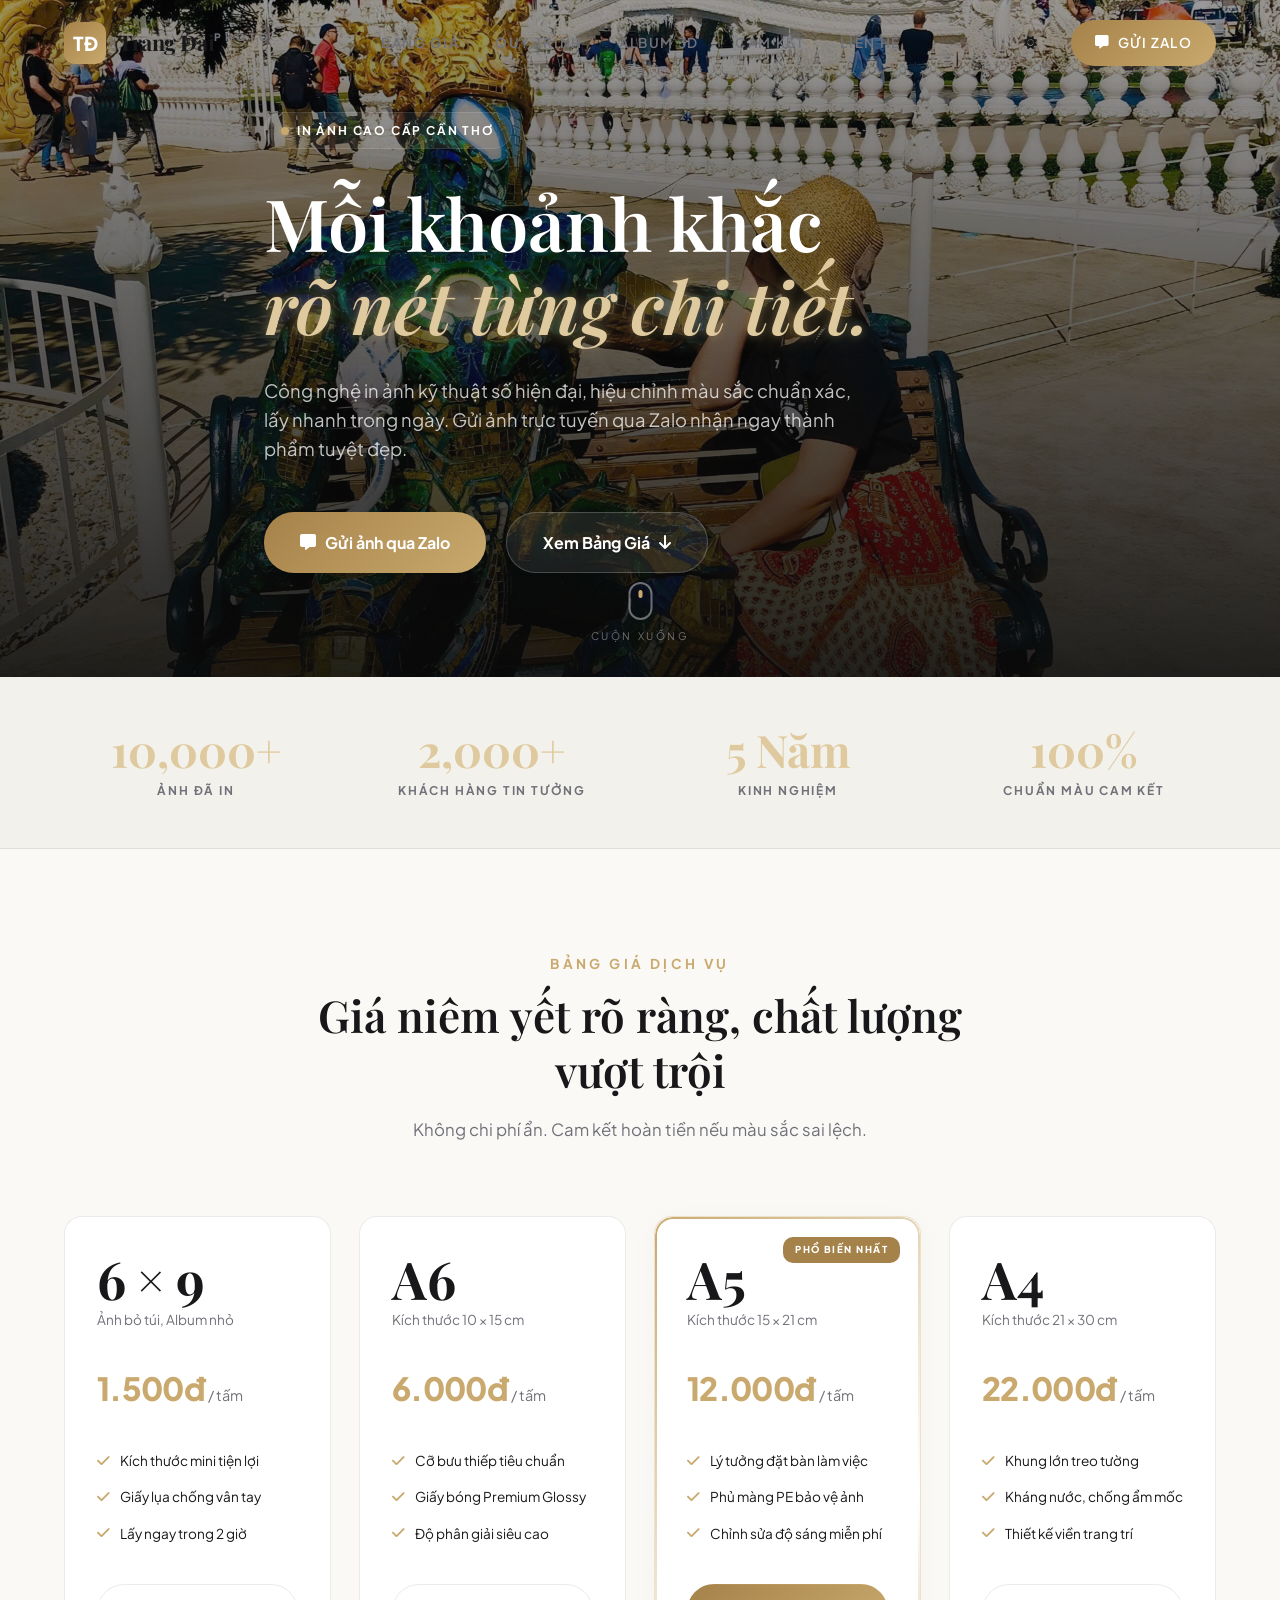
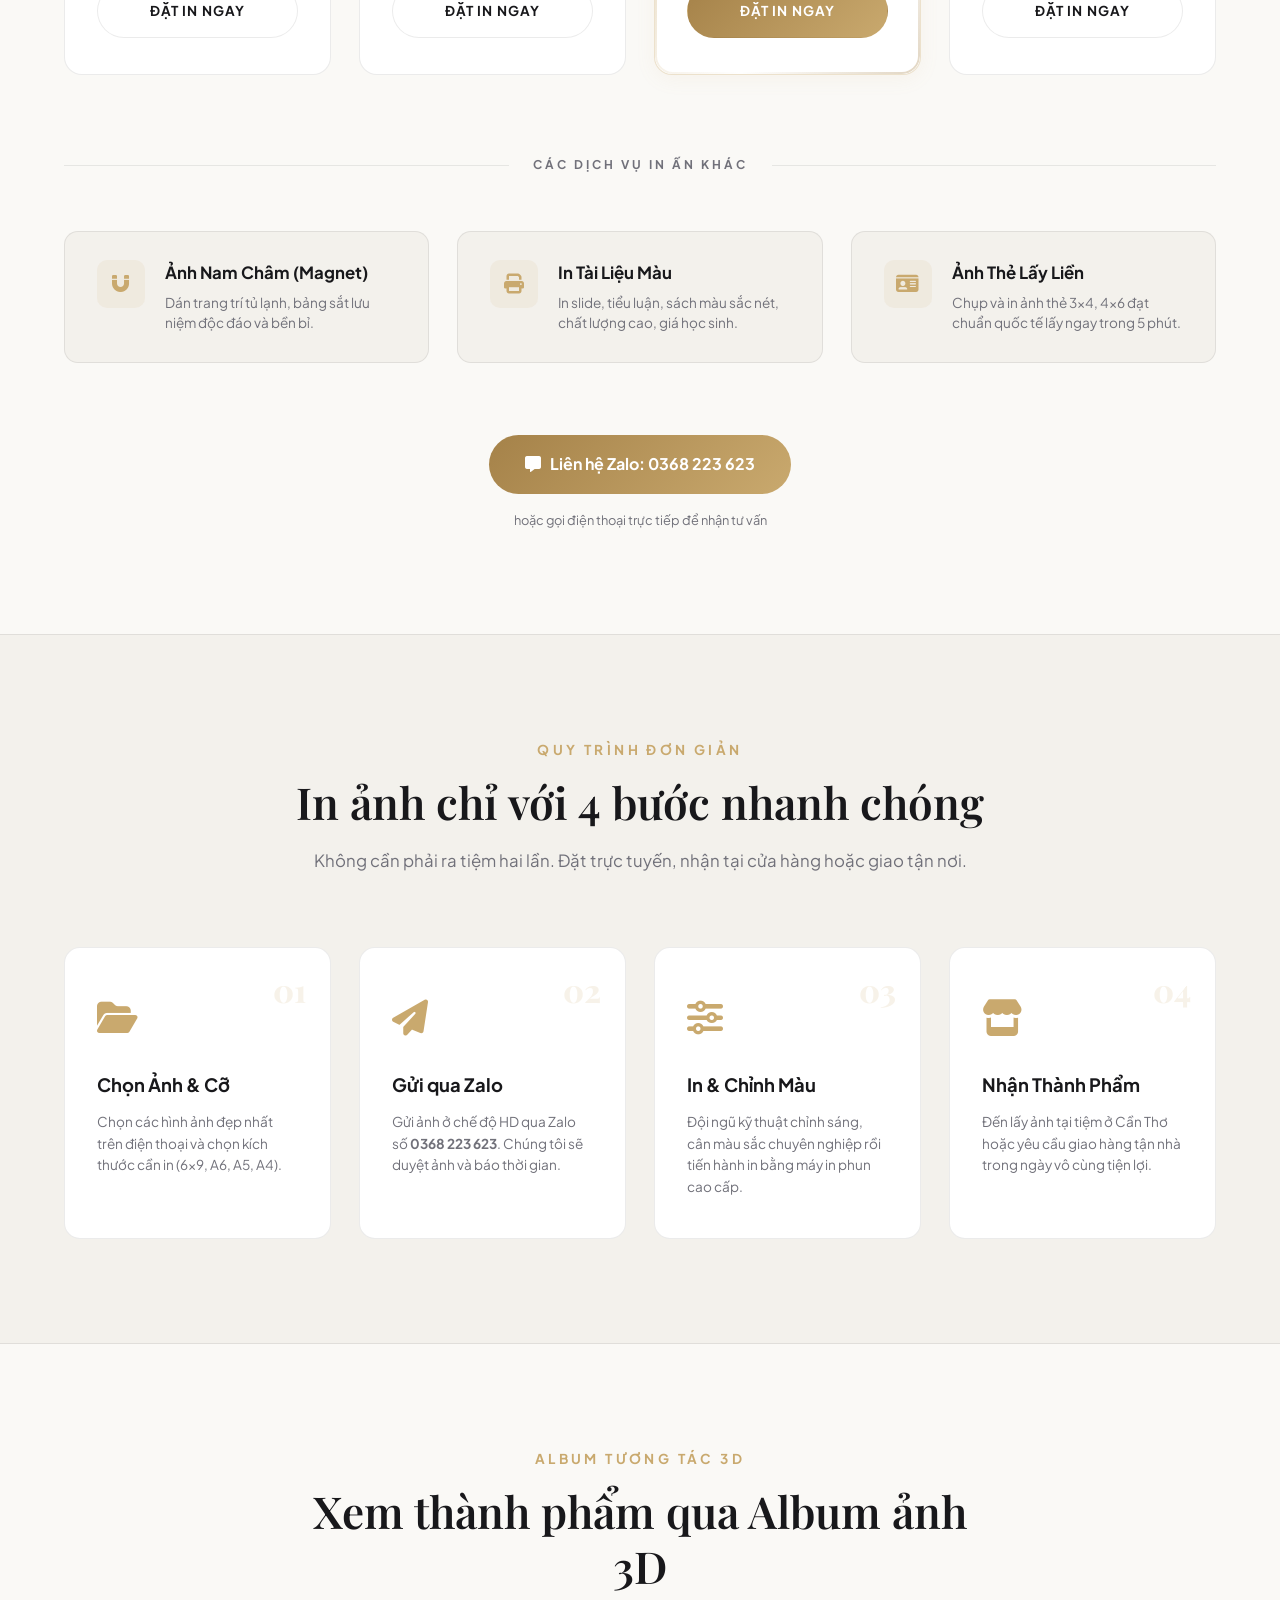
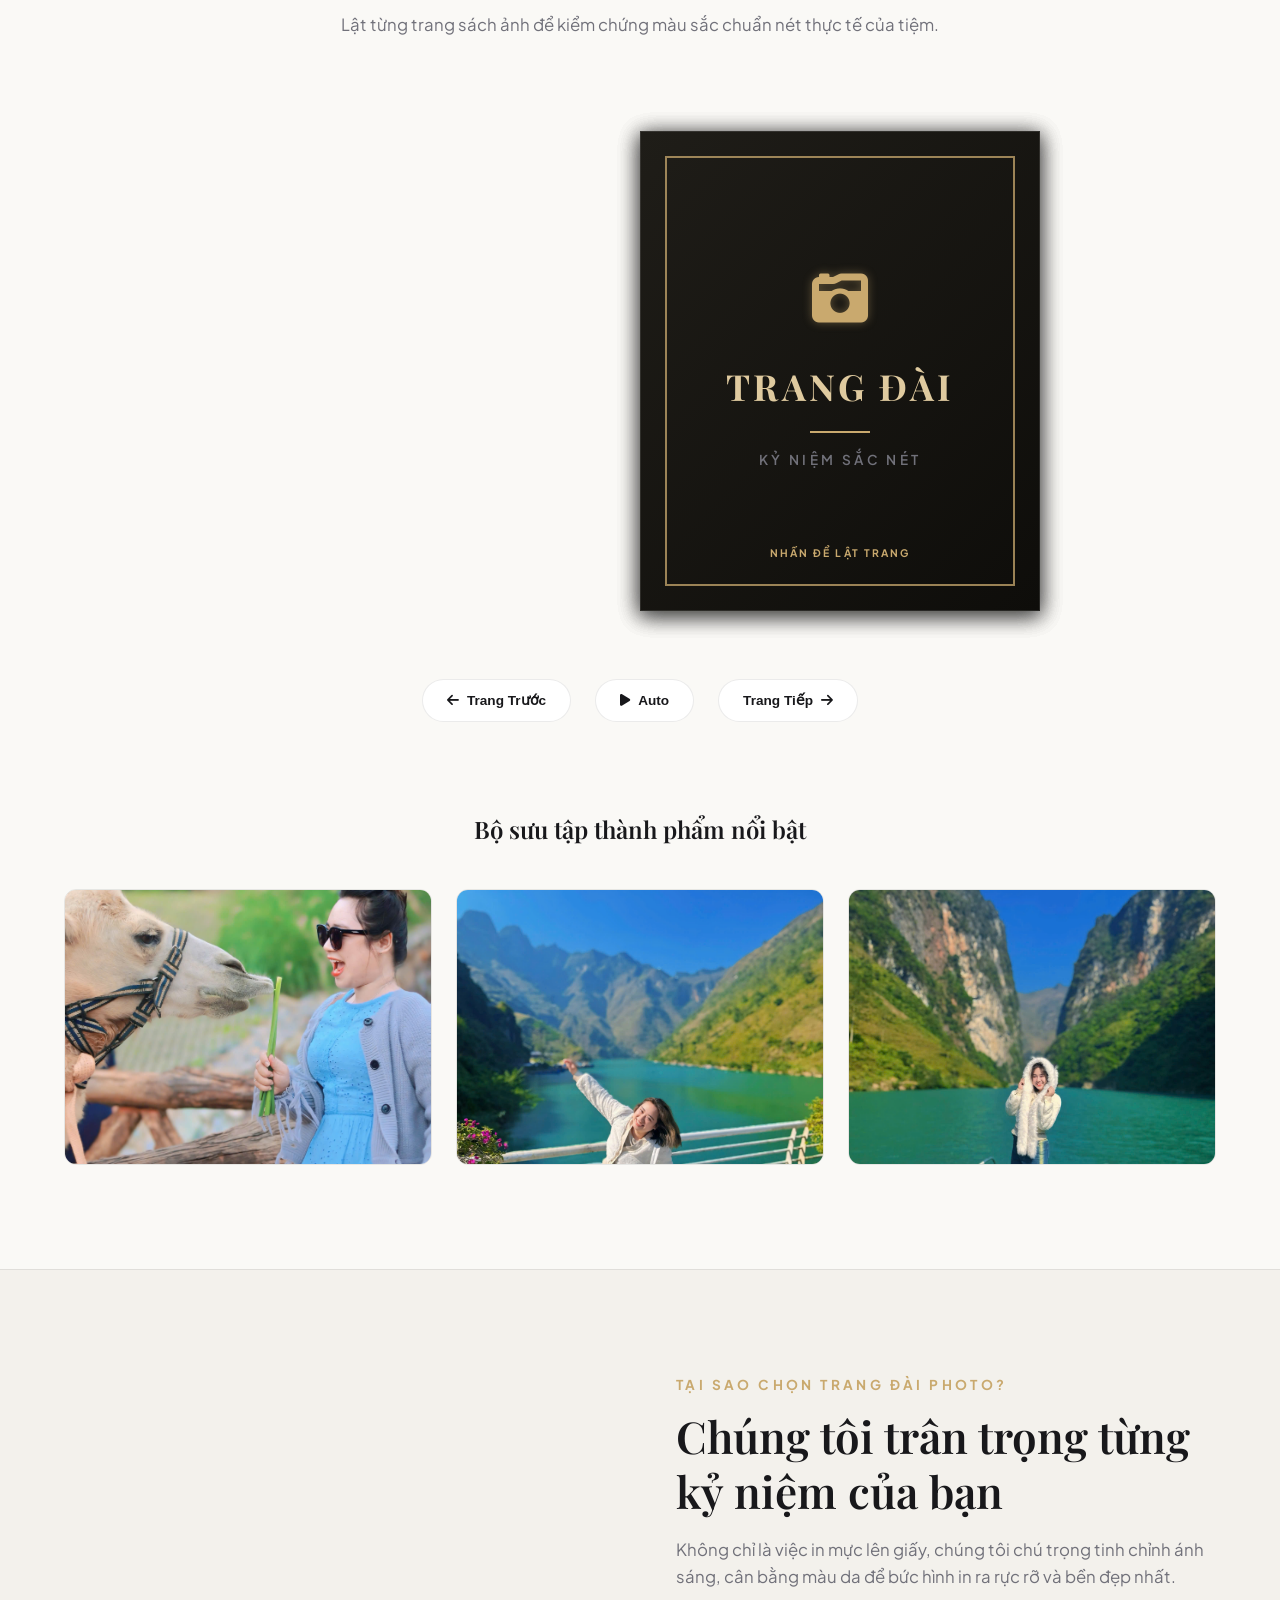
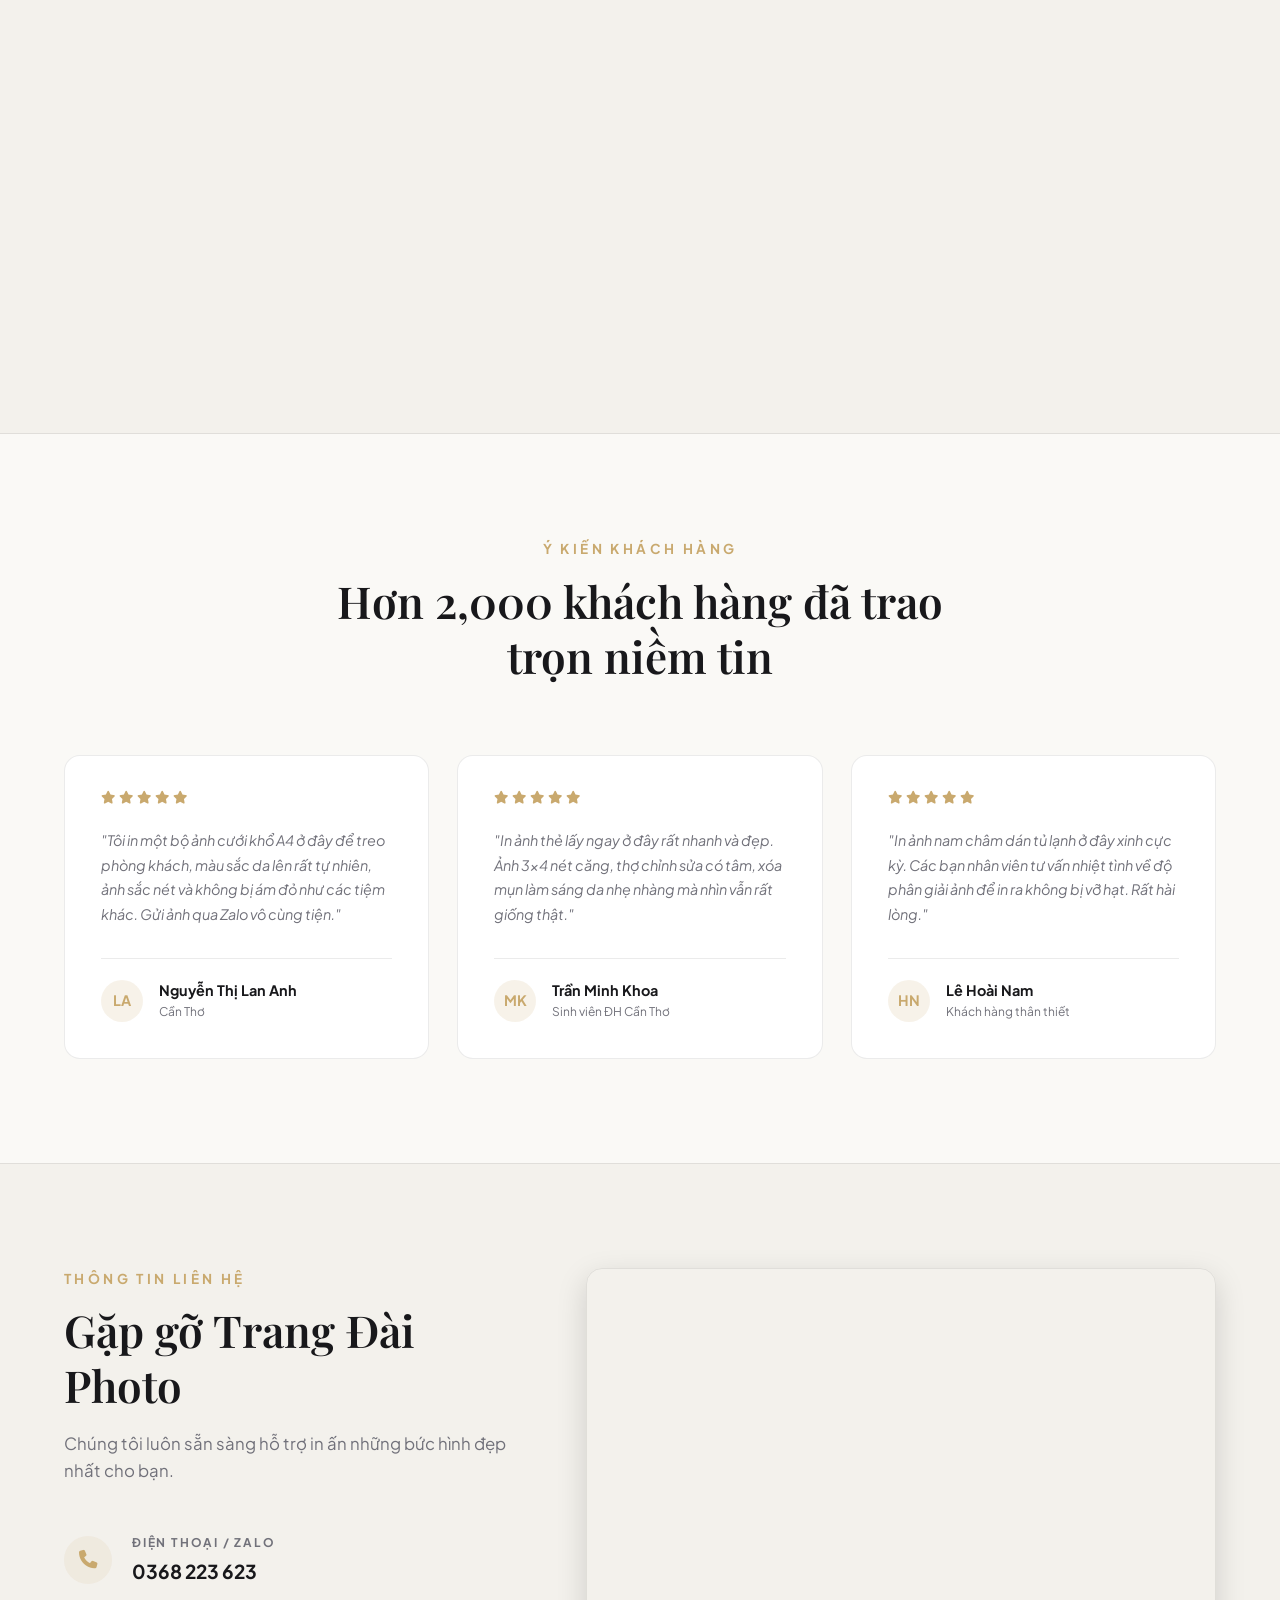
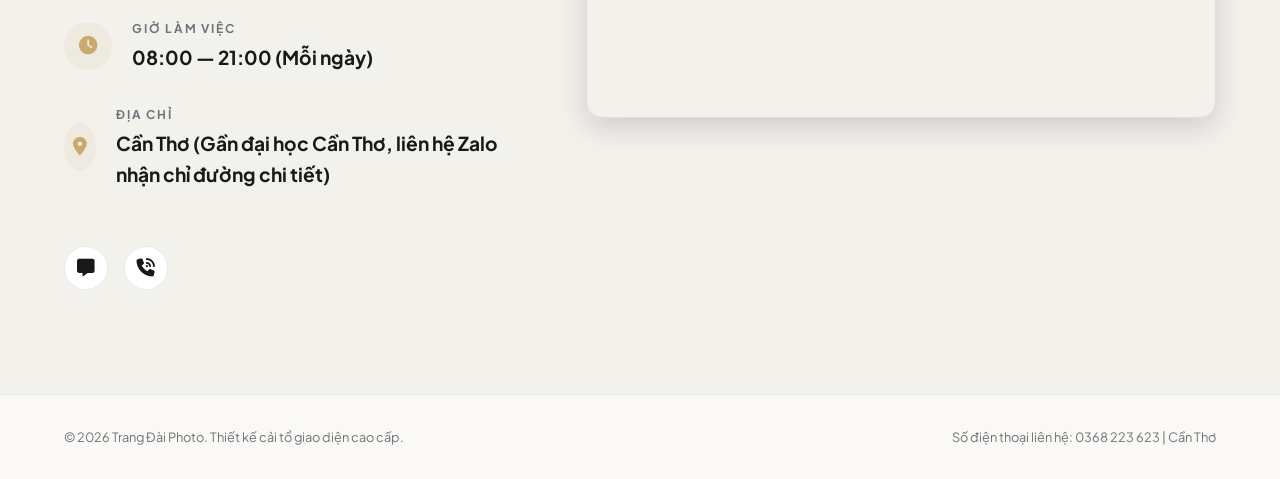
==== index.html @ a12016ff "first commit" ====
<!DOCTYPE html>
<html lang="vi">
<head>
    <meta charset="UTF-8">
    <meta name="viewport" content="width=device-width, initial-scale=1.0">
    <title>Trang Đài Photo — In Ảnh Sắc Nét Tại Cần Thơ</title>
    
    <!-- SEO Meta Tags -->
    <meta name="description" content="Dịch vụ in ảnh chất lượng cao, màu sắc chuẩn xác, lấy nhanh trong ngày tại Cần Thơ. Đặt in qua Zalo 0368223623 lấy ngay. Giá tốt nhất từ 1.500đ/ảnh.">
    <meta name="keywords" content="in anh can tho, in ảnh cần thơ, trang đài photo, in ảnh giá rẻ, in ảnh thẻ lấy liền, in ảnh lấy ngay, in ảnh album cần thơ">
    <meta name="author" content="Trang Đài Photo">
    
    <!-- Open Graph Meta Tags -->
    <meta property="og:title" content="Trang Đài Photo — In Ảnh Sắc Nét Tại Cần Thơ">
    <meta property="og:description" content="Dịch vụ in ảnh chất lượng cao, màu sắc chuẩn, lấy nhanh trong ngày tại Cần Thơ. Đặt in qua Zalo 0368223623.">
    <meta property="og:image" content="assets/images/gallery-1.jpg">
    <meta property="og:type" content="website">
    
    <!-- Favicon -->
    <link rel="icon" href="data:image/svg+xml,<svg xmlns=%22http://www.w3.org/2000/svg%22 viewBox=%220 0 100 100%22><text y=%22.9em%22 font-size=%2290%22>📷</text></svg>">
    
    <!-- Google Fonts -->
    <link rel="preconnect" href="https://fonts.googleapis.com">
    <link rel="preconnect" href="https://fonts.gstatic.com" crossorigin>
    <link href="https://fonts.googleapis.com/css2?family=Plus+Jakarta+Sans:wght@300;400;500;600;700;800&family=Playfair+Display:ital,wght@0,400;0,600;0,700;1,400;1,600&display=swap" rel="stylesheet">
    
    <!-- FontAwesome for Icons -->
    <link rel="stylesheet" href="https://cdnjs.cloudflare.com/ajax/libs/font-awesome/6.4.0/css/all.min.css">
    
    <!-- Custom CSS -->
    <link rel="stylesheet" href="assets/css/styles.css">
</head>
<body class="dark-theme"> <!-- Default to Dark Theme for premium neon aesthetic -->

    <!-- Header Navigation -->
    <header class="header">
        <div class="container header-container">
            <a href="#" class="logo">
                <div class="logo-icon">TĐ</div>
                <div class="logo-text">
                    <span class="logo-title">Trang Đài</span>
                    <span class="logo-subtitle">PHOTO</span>
                </div>
            </a>
            
            <nav class="nav-menu" aria-label="Menu chính">
                <a href="#pricing" class="nav-link">Bảng Giá</a>
                <a href="#process" class="nav-link">Quy Trình</a>
                <a href="#gallery" class="nav-link">Album 3D</a>
                <a href="#whyus" class="nav-link">Cam Kết</a>
                <a href="#contact" class="nav-link">Liên Hệ</a>
            </nav>
            
            <div class="header-actions">
                <button id="theme-toggle" class="theme-btn" aria-label="Chuyển đổi giao diện sáng/tối">
                    <i class="fa-solid fa-moon"></i>
                </button>
                <a href="https://zalo.me/0368223623" target="_blank" rel="noopener noreferrer" class="zalo-btn glow-button">
                    <i class="fa-solid fa-message"></i> Gửi Zalo
                </a>
                <button class="mobile-menu-toggle" aria-label="Mở menu di động" aria-expanded="false">
                    <i class="fa-solid fa-bars"></i>
                </button>
            </div>
        </div>
    </header>

    <!-- Mobile Drawer Menu -->
    <div class="mobile-drawer">
        <div class="drawer-header">
            <div class="logo">
                <div class="logo-icon">TĐ</div>
                <span class="logo-title">Trang Đài</span>
            </div>
            <button class="drawer-close" aria-label="Đóng menu">
                <i class="fa-solid fa-xmark"></i>
            </button>
        </div>
        <nav class="drawer-nav">
            <a href="#pricing" class="drawer-link">Bảng Giá</a>
            <a href="#process" class="drawer-link">Quy Trình</a>
            <a href="#gallery" class="drawer-link">Album 3D</a>
            <a href="#whyus" class="drawer-link">Cam Kết</a>
            <a href="#contact" class="drawer-link">Liên Hệ</a>
            <a href="https://zalo.me/0368223623" target="_blank" rel="noopener noreferrer" class="drawer-zalo-btn">
                <i class="fa-solid fa-message"></i> Gửi ảnh qua Zalo
            </a>
            <div class="drawer-contact-info">
                <p><i class="fa-solid fa-phone"></i> 0368 223 623</p>
                <p><i class="fa-solid fa-location-dot"></i> Cần Thơ</p>
            </div>
        </nav>
    </div>

    <!-- Hero Section with Background Parallax Slider -->
    <section class="hero" id="home" aria-label="Trang chủ">
        <div class="hero-slider">
            <div class="hero-slide active" style="background-image: linear-gradient(to top, rgba(10, 10, 10, 0.9), rgba(10, 10, 10, 0.4)), url('assets/images/gallery-8.jpg');"></div>
            <div class="hero-slide" style="background-image: linear-gradient(to top, rgba(10, 10, 10, 0.9), rgba(10, 10, 10, 0.4)), url('assets/images/gallery-2.jpg');"></div>
            <div class="hero-slide" style="background-image: linear-gradient(to top, rgba(10, 10, 10, 0.9), rgba(10, 10, 10, 0.4)), url('assets/images/gallery-6.jpg');"></div>
        </div>
        
        <div class="container hero-content">
            <div class="reveal-up">
                <span class="hero-badge"><span class="gold-dot"></span> In Ảnh Cao Cấp Cần Thơ</span>
                <h1 class="hero-title">
                    Mỗi khoảnh khắc<br>
                    <span class="neon-text">rõ nét từng chi tiết.</span>
                </h1>
                <p class="hero-desc">
                    Công nghệ in ảnh kỹ thuật số hiện đại, hiệu chỉnh màu sắc chuẩn xác, lấy nhanh trong ngày. Gửi ảnh trực tuyến qua Zalo nhận ngay thành phẩm tuyệt đẹp.
                </p>
                <div class="hero-actions">
                    <a href="https://zalo.me/0368223623" target="_blank" rel="noopener noreferrer" class="primary-btn glow-button">
                        <i class="fa-solid fa-message"></i> Gửi ảnh qua Zalo
                    </a>
                    <a href="#pricing" class="secondary-btn">
                        Xem Bảng Giá <i class="fa-solid fa-arrow-down"></i>
                    </a>
                </div>
            </div>
        </div>
        
        <div class="scroll-indicator">
            <div class="mouse">
                <div class="wheel"></div>
            </div>
            <span class="scroll-text">Cuộn xuống</span>
        </div>
    </section>

    <!-- Stats Counter Bar -->
    <section class="stats-bar" aria-label="Thống kê dịch vụ">
        <div class="container stats-container">
            <div class="stat-item reveal-up">
                <span class="stat-num" data-val="10000">10,000+</span>
                <span class="stat-label">Ảnh đã in</span>
            </div>
            <div class="stat-item reveal-up">
                <span class="stat-num" data-val="2000">2,000+</span>
                <span class="stat-label">Khách hàng tin tưởng</span>
            </div>
            <div class="stat-item reveal-up">
                <span class="stat-num">5 Năm</span>
                <span class="stat-label">Kinh nghiệm</span>
            </div>
            <div class="stat-item reveal-up">
                <span class="stat-num">100%</span>
                <span class="stat-label">Chuẩn màu cam kết</span>
            </div>
        </div>
    </section>

    <!-- Pricing Section -->
    <section class="pricing-section" id="pricing">
        <div class="container">
            <div class="section-header text-center">
                <span class="sub-title">BẢNG GIÁ DỊCH VỤ</span>
                <h2 class="section-title">Giá niêm yết rõ ràng, chất lượng vượt trội</h2>
                <p class="section-desc">Không chi phí ẩn. Cam kết hoàn tiền nếu màu sắc sai lệch.</p>
            </div>
            
            <div class="pricing-grid">
                <!-- Size 6x9 -->
                <div class="pricing-card reveal-up">
                    <div class="card-inner">
                        <h3 class="card-size">6 × 9</h3>
                        <p class="card-size-label">Ảnh bỏ túi, Album nhỏ</p>
                        <div class="card-price-box">
                            <span class="card-price">1.500đ</span>
                            <span class="card-unit">/ tấm</span>
                        </div>
                        <ul class="card-features">
                            <li><i class="fa-solid fa-check"></i> Kích thước mini tiện lợi</li>
                            <li><i class="fa-solid fa-check"></i> Giấy lụa chống vân tay</li>
                            <li><i class="fa-solid fa-check"></i> Lấy ngay trong 2 giờ</li>
                        </ul>
                        <a href="https://zalo.me/0368223623" target="_blank" rel="noopener noreferrer" class="card-btn">Đặt in ngay</a>
                    </div>
                </div>

                <!-- Size A6 -->
                <div class="pricing-card reveal-up">
                    <div class="card-inner">
                        <h3 class="card-size">A6</h3>
                        <p class="card-size-label">Kích thước 10 × 15 cm</p>
                        <div class="card-price-box">
                            <span class="card-price">6.000đ</span>
                            <span class="card-unit">/ tấm</span>
                        </div>
                        <ul class="card-features">
                            <li><i class="fa-solid fa-check"></i> Cỡ bưu thiếp tiêu chuẩn</li>
                            <li><i class="fa-solid fa-check"></i> Giấy bóng Premium Glossy</li>
                            <li><i class="fa-solid fa-check"></i> Độ phân giải siêu cao</li>
                        </ul>
                        <a href="https://zalo.me/0368223623" target="_blank" rel="noopener noreferrer" class="card-btn">Đặt in ngay</a>
                    </div>
                </div>

                <!-- Size A5 (Featured with Neon Border) -->
                <div class="pricing-card featured-card reveal-up">
                    <div class="card-inner">
                        <div class="featured-badge">PHỔ BIẾN NHẤT</div>
                        <h3 class="card-size">A5</h3>
                        <p class="card-size-label">Kích thước 15 × 21 cm</p>
                        <div class="card-price-box">
                            <span class="card-price">12.000đ</span>
                            <span class="card-unit">/ tấm</span>
                        </div>
                        <ul class="card-features">
                            <li><i class="fa-solid fa-check"></i> Lý tưởng đặt bàn làm việc</li>
                            <li><i class="fa-solid fa-check"></i> Phủ màng PE bảo vệ ảnh</li>
                            <li><i class="fa-solid fa-check"></i> Chỉnh sửa độ sáng miễn phí</li>
                        </ul>
                        <a href="https://zalo.me/0368223623" target="_blank" rel="noopener noreferrer" class="card-btn glow-button">Đặt in ngay</a>
                    </div>
                </div>

                <!-- Size A4 -->
                <div class="pricing-card reveal-up">
                    <div class="card-inner">
                        <h3 class="card-size">A4</h3>
                        <p class="card-size-label">Kích thước 21 × 30 cm</p>
                        <div class="card-price-box">
                            <span class="card-price">22.000đ</span>
                            <span class="card-unit">/ tấm</span>
                        </div>
                        <ul class="card-features">
                            <li><i class="fa-solid fa-check"></i> Khung lớn treo tường</li>
                            <li><i class="fa-solid fa-check"></i> Kháng nước, chống ẩm mốc</li>
                            <li><i class="fa-solid fa-check"></i> Thiết kế viền trang trí</li>
                        </ul>
                        <a href="https://zalo.me/0368223623" target="_blank" rel="noopener noreferrer" class="card-btn">Đặt in ngay</a>
                    </div>
                </div>
            </div>

            <!-- Other Services Grid -->
            <div class="other-services-divider">
                <span class="divider-text">CÁC DỊCH VỤ IN ẤN KHÁC</span>
            </div>

            <div class="other-services-grid">
                <div class="service-card reveal-up">
                    <div class="service-icon"><i class="fa-solid fa-magnet"></i></div>
                    <div class="service-info">
                        <h4>Ảnh Nam Châm (Magnet)</h4>
                        <p>Dán trang trí tủ lạnh, bảng sắt lưu niệm độc đáo và bền bỉ.</p>
                    </div>
                </div>
                <div class="service-card reveal-up">
                    <div class="service-icon"><i class="fa-solid fa-print"></i></div>
                    <div class="service-info">
                        <h4>In Tài Liệu Màu</h4>
                        <p>In slide, tiểu luận, sách màu sắc nét, chất lượng cao, giá học sinh.</p>
                    </div>
                </div>
                <div class="service-card reveal-up">
                    <div class="service-icon"><i class="fa-solid fa-id-card"></i></div>
                    <div class="service-info">
                        <h4>Ảnh Thẻ Lấy Liền</h4>
                        <p>Chụp và in ảnh thẻ 3x4, 4x6 đạt chuẩn quốc tế lấy ngay trong 5 phút.</p>
                    </div>
                </div>
            </div>
            
            <div class="pricing-cta reveal-up">
                <a href="https://zalo.me/0368223623" target="_blank" rel="noopener noreferrer" class="primary-btn glow-button">
                    <i class="fa-solid fa-message"></i> Liên hệ Zalo: 0368 223 623
                </a>
                <span class="cta-or">hoặc gọi điện thoại trực tiếp để nhận tư vấn</span>
            </div>
        </div>
    </section>

    <!-- Ordering Process Section -->
    <section class="process-section" id="process">
        <div class="container">
            <div class="section-header text-center">
                <span class="sub-title">QUY TRÌNH ĐƠN GIẢN</span>
                <h2 class="section-title">In ảnh chỉ với 4 bước nhanh chóng</h2>
                <p class="section-desc">Không cần phải ra tiệm hai lần. Đặt trực tuyến, nhận tại cửa hàng hoặc giao tận nơi.</p>
            </div>
            
            <div class="process-steps">
                <div class="step-card reveal-up">
                    <div class="step-num">01</div>
                    <div class="step-icon"><i class="fa-solid fa-folder-open"></i></div>
                    <h3>Chọn Ảnh & Cỡ</h3>
                    <p>Chọn các hình ảnh đẹp nhất trên điện thoại và chọn kích thước cần in (6x9, A6, A5, A4).</p>
                </div>
                
                <div class="step-card reveal-up">
                    <div class="step-num">02</div>
                    <div class="step-icon"><i class="fa-solid fa-paper-plane"></i></div>
                    <h3>Gửi qua Zalo</h3>
                    <p>Gửi ảnh ở chế độ HD qua Zalo số <strong>0368 223 623</strong>. Chúng tôi sẽ duyệt ảnh và báo thời gian.</p>
                </div>
                
                <div class="step-card reveal-up">
                    <div class="step-num">03</div>
                    <div class="step-icon"><i class="fa-solid fa-sliders"></i></div>
                    <h3>In & Chỉnh Màu</h3>
                    <p>Đội ngũ kỹ thuật chỉnh sáng, cân màu sắc chuyên nghiệp rồi tiến hành in bằng máy in phun cao cấp.</p>
                </div>
                
                <div class="step-card reveal-up">
                    <div class="step-num">04</div>
                    <div class="step-icon"><i class="fa-solid fa-store"></i></div>
                    <h3>Nhận Thành Phẩm</h3>
                    <p>Đến lấy ảnh tại tiệm ở Cần Thơ hoặc yêu cầu giao hàng tận nhà trong ngày vô cùng tiện lợi.</p>
                </div>
            </div>
        </div>
    </section>

    <!-- 3D Interactive Portfolio Book Section -->
    <section class="gallery-section" id="gallery">
        <div class="container">
            <div class="section-header text-center">
                <span class="sub-title">ALBUM TƯƠNG TÁC 3D</span>
                <h2 class="section-title">Xem thành phẩm qua Album ảnh 3D</h2>
                <p class="section-desc">Lật từng trang sách ảnh để kiểm chứng màu sắc chuẩn nét thực tế của tiệm.</p>
            </div>
            
            <!-- The 3D Book Container -->
            <div class="book-viewport">
                <div class="book-container">
                    <div class="book" id="myBook">
                        <!-- Cover Page -->
                        <div class="page cover-page" id="p1">
                            <div class="front">
                                <div class="cover-design">
                                    <div class="gold-border"></div>
                                    <i class="fa-solid fa-camera-retro cover-camera"></i>
                                    <h3 class="cover-title">TRANG ĐÀI</h3>
                                    <div class="cover-separator"></div>
                                    <p class="cover-subtitle">Kỷ Niệm Sắc Nét</p>
                                    <p class="cover-footer">NHẤN ĐỂ LẬT TRANG</p>
                                </div>
                            </div>
                            <div class="back">
                                <div class="page-content">
                                    <img src="assets/images/gallery-1.jpg" alt="Ảnh chân dung nghệ thuật in sắc nét" class="page-img">
                                    <div class="page-caption">
                                        <h4>Ảnh Chân Dung Nghệ Thuật</h4>
                                        <p>Độ chi tiết da mặt hoàn hảo, màu sắc hài hòa tự nhiên.</p>
                                    </div>
                                    <span class="page-number">1</span>
                                </div>
                            </div>
                        </div>

                        <!-- Page 2 & 3 -->
                        <div class="page" id="p2">
                            <div class="front">
                                <div class="page-content">
                                    <img src="assets/images/gallery-2.jpg" alt="Ảnh cưới lãng mạn in khổ A4" class="page-img">
                                    <div class="page-caption">
                                        <h4>Ảnh Cưới Studio & Ngoại Cảnh</h4>
                                        <p>Giữ trọn sắc ấm rực rỡ của ngày trọng đại nhất đời.</p>
                                    </div>
                                    <span class="page-number">2</span>
                                </div>
                            </div>
                            <div class="back">
                                <div class="page-content">
                                    <img src="assets/images/gallery-3.jpg" alt="Ảnh gia đình ấm áp" class="page-img">
                                    <div class="page-caption">
                                        <h4>Ảnh Gia Đình Hạnh Phúc</h4>
                                        <p>In trên giấy lụa cao cấp, màu sắc chân thực từng nụ cười.</p>
                                    </div>
                                    <span class="page-number">3</span>
                                </div>
                            </div>
                        </div>

                        <!-- Page 4 & 5 -->
                        <div class="page" id="p3">
                            <div class="front">
                                <div class="page-content">
                                    <img src="assets/images/gallery-4.jpg" alt="Ảnh sự kiện ngoài trời sắc nét" class="page-img">
                                    <div class="page-caption">
                                        <h4>Ảnh Sự Kiện & Tiệc Cưới</h4>
                                        <p>Bắt trọn khoảnh khắc tự nhiên, ánh sáng cân đối tuyệt đẹp.</p>
                                    </div>
                                    <span class="page-number">4</span>
                                </div>
                            </div>
                            <div class="back">
                                <div class="page-content">
                                    <img src="assets/images/gallery-5.jpg" alt="Ảnh phong cảnh du lịch rực rỡ" class="page-img">
                                    <div class="page-caption">
                                        <h4>Ảnh Phong Cảnh & Du Lịch</h4>
                                        <p>Dải động màu rộng, sắc độ biển trời trong veo bắt mắt.</p>
                                    </div>
                                    <span class="page-number">5</span>
                                </div>
                            </div>
                        </div>

                        <!-- Back Cover -->
                        <div class="page cover-page back-cover" id="p4">
                            <div class="front">
                                <div class="page-content">
                                    <img src="assets/images/gallery-6.jpg" alt="Ảnh thẻ đạt tiêu chuẩn cao" class="page-img">
                                    <div class="page-caption">
                                        <h4>Ảnh Thẻ Lấy Liền</h4>
                                        <p>Màu da chuẩn chỉnh, cắt viền máy sắc sảo, không nhòe lệch.</p>
                                    </div>
                                    <span class="page-number">6</span>
                                </div>
                            </div>
                            <div class="back">
                                <div class="cover-design back-cover-design">
                                    <h4 class="thank-you-title">TRANG ĐÀI PHOTO</h4>
                                    <p>Trân trọng từng bức hình của bạn</p>
                                    <div class="contact-mini">
                                        <p><i class="fa-brands fa-line-zalo"></i> Zalo: 0368 223 623</p>
                                        <p><i class="fa-solid fa-location-arrow"></i> Cần Thơ</p>
                                    </div>
                                </div>
                            </div>
                        </div>
                    </div>
                </div>
            </div>
            
            <!-- Book Flip Controls -->
            <div class="book-controls">
                <button id="prev-btn" class="book-control-btn" aria-label="Trang trước"><i class="fa-solid fa-arrow-left"></i> Trang Trước</button>
                <button id="play-btn" class="book-control-btn" aria-label="Tự động lật"><i class="fa-solid fa-play"></i> Auto</button>
                <button id="next-btn" class="book-control-btn" aria-label="Trang tiếp">Trang Tiếp <i class="fa-solid fa-arrow-right"></i></button>
            </div>
            
            <!-- Grid Gallery Showcase for all remaining local images -->
            <div class="grid-gallery-header text-center reveal-up">
                <h3>Bộ sưu tập thành phẩm nổi bật</h3>
            </div>
            
            <div class="gallery-grid">
                <div class="gallery-item-card reveal-up">
                    <img src="assets/images/gallery-7.jpg" alt="Ảnh thẻ lấy liền màu sắc chuẩn">
                    <div class="gallery-hover-overlay">
                        <span>Ảnh Thẻ 4x6</span>
                    </div>
                </div>
                <div class="gallery-item-card reveal-up">
                    <img src="assets/images/gallery-9.jpg" alt="In ảnh nghệ thuật khổ lớn">
                    <div class="gallery-hover-overlay">
                        <span>Ảnh Treo Tường A4</span>
                    </div>
                </div>
                <div class="gallery-item-card reveal-up">
                    <img src="assets/images/gallery-10.jpg" alt="Ảnh nam châm xinh xắn">
                    <div class="gallery-hover-overlay">
                        <span>Ảnh Nam Châm Cute</span>
                    </div>
                </div>
            </div>
        </div>
    </section>

    <!-- Why Us Section (Cam Kết Chất Lượng) -->
    <section class="whyus-section" id="whyus">
        <div class="container">
            <div class="whyus-wrapper">
                <div class="whyus-image reveal-up">
                    <div class="picture-frame">
                        <img src="assets/images/gallery-3.jpg" alt="Bức ảnh in đặt trong khung gỗ cao cấp">
                        <div class="frame-tag">
                            <span class="rating">5 <i class="fa-solid fa-star"></i></span>
                            <span class="rating-text">Đánh giá 5 sao từ khách hàng</span>
                        </div>
                    </div>
                </div>
                
                <div class="whyus-content">
                    <span class="sub-title">TẠI SAO CHỌN TRANG ĐÀI PHOTO?</span>
                    <h2 class="section-title">Chúng tôi trân trọng từng kỷ niệm của bạn</h2>
                    <p class="section-desc">Không chỉ là việc in mực lên giấy, chúng tôi chú trọng tinh chỉnh ánh sáng, cân bằng màu da để bức hình in ra rực rỡ và bền đẹp nhất.</p>
                    
                    <div class="why-list">
                        <div class="why-item reveal-up">
                            <div class="why-icon"><i class="fa-solid fa-circle-check"></i></div>
                            <div class="why-info">
                                <h3>Hệ thống cân màu chuẩn</h3>
                                <p>Máy in phun 6 màu hiện đại được cân chỉnh bảng màu định kỳ, đảm bảo ảnh in ra giống 99% hiển thị trên màn hình điện thoại.</p>
                            </div>
                        </div>
                        
                        <div class="why-item reveal-up">
                            <div class="why-icon"><i class="fa-solid fa-bolt"></i></div>
                            <div class="why-info">
                                <h3>In nhanh lấy liền</h3>
                                <p>Nhờ quy trình số hóa nhận ảnh Zalo tiện lợi, bạn có thể gửi ảnh từ nhà và chỉ cần ghé tiệm lấy ảnh sau vài tiếng.</p>
                            </div>
                        </div>
                        
                        <div class="why-item reveal-up">
                            <div class="why-icon"><i class="fa-solid fa-scroll"></i></div>
                            <div class="why-info">
                                <h3>Giấy ảnh nhập khẩu</h3>
                                <p>Sử dụng giấy RC (Resin Coated) chất lượng cao chống phai màu, kháng nước nhẹ, giữ màu ảnh sắc nét trên 20 năm.</p>
                            </div>
                        </div>
                    </div>
                </div>
            </div>
        </div>
    </section>

    <!-- Testimonials Section -->
    <section class="testimonials-section">
        <div class="container">
            <div class="section-header text-center">
                <span class="sub-title">Ý KIẾN KHÁCH HÀNG</span>
                <h2 class="section-title">Hơn 2,000 khách hàng đã trao trọn niềm tin</h2>
            </div>
            
            <div class="testimonials-grid">
                <div class="testimonial-card reveal-up">
                    <div class="rating-stars">
                        <i class="fa-solid fa-star"></i>
                        <i class="fa-solid fa-star"></i>
                        <i class="fa-solid fa-star"></i>
                        <i class="fa-solid fa-star"></i>
                        <i class="fa-solid fa-star"></i>
                    </div>
                    <p class="testi-text">
                        "Tôi in một bộ ảnh cưới khổ A4 ở đây để treo phòng khách, màu sắc da lên rất tự nhiên, ảnh sắc nét và không bị ám đỏ như các tiệm khác. Gửi ảnh qua Zalo vô cùng tiện."
                    </p>
                    <div class="testi-user">
                        <div class="avatar">LA</div>
                        <div class="user-info">
                            <h4>Nguyễn Thị Lan Anh</h4>
                            <p>Cần Thơ</p>
                        </div>
                    </div>
                </div>

                <div class="testimonial-card reveal-up">
                    <div class="rating-stars">
                        <i class="fa-solid fa-star"></i>
                        <i class="fa-solid fa-star"></i>
                        <i class="fa-solid fa-star"></i>
                        <i class="fa-solid fa-star"></i>
                        <i class="fa-solid fa-star"></i>
                    </div>
                    <p class="testi-text">
                        "In ảnh thẻ lấy ngay ở đây rất nhanh và đẹp. Ảnh 3x4 nét căng, thợ chỉnh sửa có tâm, xóa mụn làm sáng da nhẹ nhàng mà nhìn vẫn rất giống thật."
                    </p>
                    <div class="testi-user">
                        <div class="avatar">MK</div>
                        <div class="user-info">
                            <h4>Trần Minh Khoa</h4>
                            <p>Sinh viên ĐH Cần Thơ</p>
                        </div>
                    </div>
                </div>

                <div class="testimonial-card reveal-up">
                    <div class="rating-stars">
                        <i class="fa-solid fa-star"></i>
                        <i class="fa-solid fa-star"></i>
                        <i class="fa-solid fa-star"></i>
                        <i class="fa-solid fa-star"></i>
                        <i class="fa-solid fa-star"></i>
                    </div>
                    <p class="testi-text">
                        "In ảnh nam châm dán tủ lạnh ở đây xinh cực kỳ. Các bạn nhân viên tư vấn nhiệt tình về độ phân giải ảnh để in ra không bị vỡ hạt. Rất hài lòng."
                    </p>
                    <div class="testi-user">
                        <div class="avatar">HN</div>
                        <div class="user-info">
                            <h4>Lê Hoài Nam</h4>
                            <p>Khách hàng thân thiết</p>
                        </div>
                    </div>
                </div>
            </div>
        </div>
    </section>

    <!-- Contact & Footer Section -->
    <footer class="contact-section" id="contact">
        <div class="container contact-container">
            <div class="contact-info-panel reveal-up">
                <span class="sub-title">THÔNG TIN LIÊN HỆ</span>
                <h2 class="section-title">Gặp gỡ Trang Đài Photo</h2>
                <p class="section-desc">Chúng tôi luôn sẵn sàng hỗ trợ in ấn những bức hình đẹp nhất cho bạn.</p>
                
                <div class="contact-list">
                    <div class="contact-item">
                        <div class="contact-icon"><i class="fa-solid fa-phone"></i></div>
                        <div class="contact-details">
                            <span>Điện thoại / Zalo</span>
                            <a href="tel:0368223623">0368 223 623</a>
                        </div>
                    </div>
                    
                    <div class="contact-item">
                        <div class="contact-icon"><i class="fa-solid fa-clock"></i></div>
                        <div class="contact-details">
                            <span>Giờ làm việc</span>
                            <p>08:00 — 21:00 (Mỗi ngày)</p>
                        </div>
                    </div>
                    
                    <div class="contact-item">
                        <div class="contact-icon"><i class="fa-solid fa-location-dot"></i></div>
                        <div class="contact-details">
                            <span>Địa chỉ</span>
                            <p>Cần Thơ (Gần đại học Cần Thơ, liên hệ Zalo nhận chỉ đường chi tiết)</p>
                        </div>
                    </div>
                </div>
                
                <div class="footer-socials">
                    <a href="https://zalo.me/0368223623" target="_blank" rel="noopener noreferrer" aria-label="Zalo Contact"><i class="fa-solid fa-message"></i></a>
                    <a href="tel:0368223623" aria-label="Phone Call"><i class="fa-solid fa-phone-volume"></i></a>
                </div>
            </div>
            
            <div class="contact-map-panel reveal-up">
                <!-- Embedded Google Map or high-end mockup map -->
                <div class="map-container">
                    <iframe 
                        src="https://www.google.com/maps/embed?pb=!1m18!1m12!1m3!1d3928.841518408643!2d105.76842661523395!3d10.029933692830606!2m3!1f0!2f0!3f0!3m2!1i1024!2i768!4f13.1!3m3!1m2!1s0x31a0895a51d60719%3A0x9d76b0035f6d7d10!2zVHLGsOG7nW5nIMSQ4bqhaSBo4buNYyBD4bqnbiBUaMah!5e0!3m2!1svi!2s!4v1628172900000!5m2!1svi!2s" 
                        width="100%" 
                        height="100%" 
                        style="border:0;" 
                        allowfullscreen="" 
                        loading="lazy">
                    </iframe>
                </div>
            </div>
        </div>
        
        <div class="footer-bottom">
            <div class="container footer-bottom-container">
                <p>&copy; 2026 Trang Đài Photo. Thiết kế cải tổ giao diện cao cấp.</p>
                <p>Số điện thoại liên hệ: 0368 223 623 | Cần Thơ</p>
            </div>
        </div>
    </footer>

    <!-- Back to Top Button -->
    <button id="back-to-top" class="back-to-top-btn" aria-label="Lên đầu trang">
        <i class="fa-solid fa-chevron-up"></i>
    </button>

    <!-- Custom JS -->
    <script src="assets/js/app.js"></script>
</body>
</html>
---- assets/css/styles.css ----
/* ==========================================================================
   TRANG ĐÀI PHOTO - SYSTEM STYLES
   Description: Overhauled custom design with Neon Glow, Dark/Light mode,
                and a fully responsive 3D page flipping album.
   ========================================================================== */

/* --------------------------------------------------------------------------
   1. DESIGN SYSTEM & ROOT VARIABLES
   -------------------------------------------------------------------------- */
:root {
    /* Fonts */
    --font-heading: 'Playfair Display', Georgia, serif;
    --font-body: 'Plus Jakarta Sans', system-ui, -apple-system, sans-serif;
    
    /* Core Gold Theme Colors */
    --primary: #C9A96E;
    --primary-dark: #A58249;
    --primary-light: #DFCA9F;
    --primary-glow: rgba(201, 169, 110, 0.4);
    --primary-glow-strong: rgba(201, 169, 110, 0.7);
    
    /* Dark Theme (Default) Variables */
    --bg-main: #09090B;
    --bg-alt: #121215;
    --bg-card: #16161B;
    --bg-glass: rgba(18, 18, 22, 0.8);
    --text-main: #FFFFFF;
    --text-muted: #A1A1AA;
    --border: rgba(255, 255, 255, 0.08);
    --border-hover: rgba(201, 169, 110, 0.3);
    --shadow-main: rgba(0, 0, 0, 0.5);
    
    /* Animation Speeds */
    --transition-fast: 0.25s cubic-bezier(0.25, 0.46, 0.45, 0.94);
    --transition-normal: 0.4s cubic-bezier(0.16, 1, 0.3, 1);
    --transition-slow: 0.8s cubic-bezier(0.16, 1, 0.3, 1);
}

/* Light Theme overrides */
body.light-theme {
    --bg-main: #FAF9F6;
    --bg-alt: #F3F1EC;
    --bg-card: #FFFFFF;
    --bg-glass: rgba(250, 249, 246, 0.85);
    --text-main: #18181B;
    --text-muted: #71717A;
    --border: rgba(0, 0, 0, 0.08);
    --border-hover: rgba(201, 169, 110, 0.5);
    --shadow-main: rgba(9, 9, 11, 0.08);
}

/* --------------------------------------------------------------------------
   2. RESET & BASE ELEMENTS
   -------------------------------------------------------------------------- */
* {
    box-sizing: border-box;
    margin: 0;
    padding: 0;
}

html {
    scroll-behavior: smooth;
    font-size: 16px;
}

body {
    font-family: var(--font-body);
    background-color: var(--bg-main);
    color: var(--text-main);
    line-height: 1.6;
    overflow-x: hidden;
    transition: background-color var(--transition-normal), color var(--transition-normal);
}

/* Utility Containers */
.container {
    width: 100%;
    max-width: 1200px;
    margin: 0 auto;
    padding: 0 1.5rem;
}

img {
    max-width: 100%;
    height: auto;
    display: block;
}

a {
    color: inherit;
    text-decoration: none;
}

/* Section Common Styles */
section {
    padding: 6.5rem 0;
    position: relative;
    overflow: hidden;
}

.section-header {
    max-width: 700px;
    margin: 0 auto 4.5rem;
}

.sub-title {
    font-size: 0.85rem;
    font-weight: 700;
    letter-spacing: 0.25em;
    color: var(--primary);
    display: block;
    margin-bottom: 0.8rem;
    text-transform: uppercase;
}

.section-title {
    font-family: var(--font-heading);
    font-size: clamp(2rem, 4vw, 2.75rem);
    font-weight: 600;
    line-height: 1.25;
    margin-bottom: 1.2rem;
}

.section-desc {
    color: var(--text-muted);
    font-size: 1.05rem;
}

.text-center {
    text-align: center;
}

/* --------------------------------------------------------------------------
   3. HEADER & NAVIGATION
   -------------------------------------------------------------------------- */
.header {
    position: fixed;
    top: 0;
    left: 0;
    width: 100%;
    z-index: 100;
    padding: 1.25rem 0;
    background-color: transparent;
    transition: padding var(--transition-normal), background-color var(--transition-normal);
}

.header.scrolled {
    padding: 0.75rem 0;
    background-color: var(--bg-glass);
    backdrop-filter: blur(12px);
    -webkit-backdrop-filter: blur(12px);
    border-bottom: 1px solid var(--border);
    box-shadow: 0 4px 30px rgba(0, 0, 0, 0.03);
}

.header-container {
    display: flex;
    align-items: center;
    justify-content: space-between;
}

/* Logo Design */
.logo {
    display: flex;
    align-items: center;
    gap: 0.75rem;
}

.logo-icon {
    width: 42px;
    height: 42px;
    background: linear-gradient(135deg, var(--primary-dark), var(--primary));
    border-radius: 10px;
    display: flex;
    align-items: center;
    justify-content: center;
    color: #FFFFFF;
    font-weight: 800;
    font-size: 1.2rem;
    box-shadow: 0 0 15px var(--primary-glow);
}

.logo-text {
    display: flex;
    flex-col: column;
    line-height: 1.1;
}

.logo-title {
    font-family: var(--font-heading);
    font-size: 1.35rem;
    font-weight: 700;
    letter-spacing: -0.02em;
}

.logo-subtitle {
    font-size: 0.65rem;
    font-weight: 800;
    letter-spacing: 0.35em;
    color: var(--text-muted);
}

/* Navigation Menu */
.nav-menu {
    display: flex;
    align-items: center;
    gap: 2.25rem;
}

.nav-link {
    font-size: 0.85rem;
    font-weight: 600;
    text-transform: uppercase;
    letter-spacing: 0.12em;
    color: var(--text-muted);
    transition: color var(--transition-fast);
    position: relative;
    padding: 0.5rem 0;
}

.nav-link::after {
    content: '';
    position: absolute;
    bottom: 0;
    left: 0;
    width: 0;
    height: 2px;
    background-color: var(--primary);
    transition: width var(--transition-fast);
}

.nav-link:hover {
    color: var(--text-main);
}

.nav-link:hover::after {
    width: 100%;
}

/* Header Actions */
.header-actions {
    display: flex;
    align-items: center;
    gap: 1.25rem;
}

.theme-btn {
    background: none;
    border: 1px solid var(--border);
    color: var(--text-main);
    width: 40px;
    height: 40px;
    border-radius: 50%;
    cursor: pointer;
    display: flex;
    align-items: center;
    justify-content: center;
    transition: border-color var(--transition-fast), background-color var(--transition-fast);
}

.theme-btn:hover {
    border-color: var(--primary);
    background-color: rgba(201, 169, 110, 0.05);
}

.zalo-btn {
    display: inline-flex;
    align-items: center;
    gap: 0.5rem;
    background: linear-gradient(135deg, var(--primary-dark), var(--primary));
    color: #FFFFFF;
    font-weight: 600;
    font-size: 0.85rem;
    text-transform: uppercase;
    letter-spacing: 0.1em;
    padding: 0.75rem 1.5rem;
    border-radius: 30px;
    box-shadow: 0 4px 15px rgba(201, 169, 110, 0.25);
    transition: transform var(--transition-fast), box-shadow var(--transition-fast);
}

.zalo-btn:hover {
    transform: translateY(-2px);
    box-shadow: 0 6px 20px rgba(201, 169, 110, 0.4);
}

.mobile-menu-toggle {
    display: none;
    background: none;
    border: none;
    color: var(--text-main);
    font-size: 1.5rem;
    cursor: pointer;
}

/* Mobile Drawer Menu */
.mobile-drawer {
    position: fixed;
    top: 0;
    right: -100%;
    width: 300px;
    height: 100vh;
    background-color: var(--bg-card);
    z-index: 200;
    padding: 2rem;
    display: flex;
    flex-direction: column;
    box-shadow: -5px 0 30px rgba(0, 0, 0, 0.25);
    transition: right var(--transition-normal);
}

.mobile-drawer.open {
    right: 0;
}

.drawer-header {
    display: flex;
    align-items: center;
    justify-content: space-between;
    margin-bottom: 3.5rem;
}

.drawer-close {
    background: none;
    border: none;
    color: var(--text-main);
    font-size: 1.75rem;
    cursor: pointer;
}

.drawer-nav {
    display: flex;
    flex-direction: column;
    gap: 1.75rem;
}

.drawer-link {
    font-size: 1.15rem;
    font-weight: 600;
    font-family: var(--font-heading);
}

.drawer-zalo-btn {
    display: flex;
    align-items: center;
    justify-content: center;
    gap: 0.5rem;
    background-color: var(--primary);
    color: #FFFFFF;
    padding: 0.85rem;
    border-radius: 8px;
    font-weight: 700;
    margin-top: 2rem;
}

.drawer-contact-info {
    margin-top: auto;
    border-top: 1px solid var(--border);
    padding-top: 2rem;
    font-size: 0.9rem;
    color: var(--text-muted);
    display: flex;
    flex-direction: column;
    gap: 0.5rem;
}

/* --------------------------------------------------------------------------
   4. HERO BANNER & TEXT NEON GLOW
   -------------------------------------------------------------------------- */
.hero {
    min-h: 100vh;
    display: flex;
    align-items: center;
    position: relative;
    padding-top: 7rem;
}

.hero-slider {
    position: absolute;
    top: 0;
    left: 0;
    width: 100%;
    height: 100%;
    z-index: 1;
}

.hero-slide {
    position: absolute;
    top: 0;
    left: 0;
    width: 100%;
    height: 100%;
    background-size: cover;
    background-position: center;
    opacity: 0;
    transition: opacity 1.5s ease-in-out;
}

.hero-slide.active {
    opacity: 1;
}

.hero-content {
    position: relative;
    z-index: 2;
    max-width: 800px;
}

.hero-badge {
    display: inline-flex;
    align-items: center;
    gap: 0.5rem;
    background-color: rgba(255, 255, 255, 0.08);
    border: 1px solid rgba(255, 255, 255, 0.1);
    color: #FFFFFF;
    padding: 0.5rem 1rem;
    border-radius: 20px;
    font-size: 0.75rem;
    font-weight: 700;
    letter-spacing: 0.15em;
    text-transform: uppercase;
    margin-bottom: 2rem;
}

.gold-dot {
    width: 8px;
    height: 8px;
    background-color: var(--primary);
    border-radius: 50%;
    box-shadow: 0 0 8px var(--primary);
}

.hero-title {
    font-family: var(--font-heading);
    font-size: clamp(2.5rem, 6vw, 4.5rem);
    font-weight: 600;
    line-height: 1.15;
    color: #FFFFFF;
    margin-bottom: 1.8rem;
}

/* Neon Text Effect (Facebook Reel Reference 1 & 3) */
.neon-text {
    font-style: italic;
    color: var(--primary-light);
    text-shadow: 0 0 10px var(--primary-glow),
                 0 0 25px var(--primary-glow);
    animation: neon-pulse 3s infinite ease-in-out;
}

@keyframes neon-pulse {
    0%, 100% {
        text-shadow: 0 0 8px var(--primary-glow),
                     0 0 20px var(--primary-glow);
    }
    50% {
        text-shadow: 0 0 15px var(--primary-glow-strong),
                     0 0 35px var(--primary-glow-strong);
        color: #FFFFFF;
    }
}

.hero-desc {
    color: rgba(255, 255, 255, 0.75);
    font-size: 1.15rem;
    margin-bottom: 3rem;
    max-width: 600px;
}

.hero-actions {
    display: flex;
    flex-wrap: wrap;
    gap: 1.25rem;
}

.primary-btn {
    display: inline-flex;
    align-items: center;
    gap: 0.55rem;
    background: linear-gradient(135deg, var(--primary-dark), var(--primary));
    color: #FFFFFF !important;
    font-weight: 700;
    padding: 1.05rem 2.25rem;
    border-radius: 30px;
    transition: transform var(--transition-fast), box-shadow var(--transition-fast);
}

.secondary-btn {
    display: inline-flex;
    align-items: center;
    gap: 0.55rem;
    background-color: rgba(255, 255, 255, 0.08);
    border: 1px solid rgba(255, 255, 255, 0.2);
    color: #FFFFFF;
    font-weight: 700;
    padding: 1.05rem 2.25rem;
    border-radius: 30px;
    transition: background-color var(--transition-fast), border-color var(--transition-fast);
}

.secondary-btn:hover {
    background-color: rgba(255, 255, 255, 0.15);
    border-color: rgba(255, 255, 255, 0.4);
}

/* Glow Button hover style (Reel 3 style) */
.glow-button {
    position: relative;
    overflow: hidden;
}

.glow-button::before {
    content: '';
    position: absolute;
    top: 0;
    left: -100%;
    width: 100%;
    height: 100%;
    background: linear-gradient(to right, transparent, rgba(255, 255, 255, 0.25), transparent);
    transition: left 0.6s ease;
}

.glow-button:hover::before {
    left: 100%;
}

.glow-button:hover {
    transform: translateY(-3px);
    box-shadow: 0 8px 25px var(--primary-glow-strong);
}

.scroll-indicator {
    position: absolute;
    bottom: 2rem;
    left: 50%;
    transform: translateX(-50%);
    z-index: 2;
    display: flex;
    flex-direction: column;
    align-items: center;
    gap: 0.5rem;
}

.mouse {
    width: 24px;
    height: 38px;
    border: 2px solid rgba(255, 255, 255, 0.4);
    border-radius: 12px;
    position: relative;
}

.wheel {
    width: 4px;
    height: 8px;
    background-color: var(--primary);
    border-radius: 2px;
    position: absolute;
    top: 6px;
    left: 50%;
    transform: translateX(-50%);
    animation: scroll-wheel 1.6s infinite ease;
}

@keyframes scroll-wheel {
    0% {
        top: 6px;
        opacity: 1;
    }
    100% {
        top: 18px;
        opacity: 0;
    }
}

.scroll-text {
    font-size: 0.65rem;
    text-transform: uppercase;
    letter-spacing: 0.25em;
    color: rgba(255, 255, 255, 0.4);
}

/* --------------------------------------------------------------------------
   5. STATS BAR SECTION
   -------------------------------------------------------------------------- */
.stats-bar {
    padding: 3rem 0;
    background-color: var(--bg-alt);
    border-bottom: 1px solid var(--border);
}

.stats-container {
    display: grid;
    grid-template-columns: repeat(4, 1fr);
    gap: 2rem;
}

.stat-item {
    display: flex;
    flex-direction: column;
    align-items: center;
    text-align: center;
}

.stat-num {
    font-family: var(--font-heading);
    font-size: clamp(2rem, 3.5vw, 3rem);
    font-weight: 700;
    color: var(--primary-light);
    line-height: 1.1;
    margin-bottom: 0.4rem;
}

.stat-label {
    font-size: 0.75rem;
    font-weight: 700;
    text-transform: uppercase;
    letter-spacing: 0.15em;
    color: var(--text-muted);
}

/* --------------------------------------------------------------------------
   6. PRICING CARDS & NEON GLOW INTERACTION
   -------------------------------------------------------------------------- */
.pricing-section {
    background-color: var(--bg-main);
}

.pricing-grid {
    display: grid;
    grid-template-columns: repeat(4, 1fr);
    gap: 1.75rem;
    margin-bottom: 5rem;
}

.pricing-card {
    background-color: var(--bg-card);
    border-radius: 18px;
    border: 1px solid var(--border);
    transition: transform var(--transition-normal), border-color var(--transition-normal), box-shadow var(--transition-normal);
    position: relative;
    overflow: hidden;
}

.pricing-card .card-inner {
    padding: 2.25rem 2rem;
    height: 100%;
    display: flex;
    flex-direction: column;
}

.card-size {
    font-family: var(--font-heading);
    font-size: clamp(2.25rem, 5vw, 3.25rem);
    font-weight: 700;
    line-height: 1;
    margin-bottom: 0.3rem;
}

.card-size-label {
    font-size: 0.85rem;
    color: var(--text-muted);
    margin-bottom: 2rem;
}

.card-price-box {
    margin-bottom: 2.25rem;
    display: flex;
    align-items: baseline;
    gap: 0.2rem;
}

.card-price {
    font-size: 2rem;
    font-weight: 800;
    color: var(--primary);
    letter-spacing: -0.02em;
}

.card-unit {
    font-size: 0.9rem;
    color: var(--text-muted);
}

.card-features {
    list-style: none;
    margin-bottom: 2.5rem;
    display: flex;
    flex-direction: column;
    gap: 0.9rem;
    font-size: 0.85rem;
}

.card-features li {
    display: flex;
    align-items: center;
    gap: 0.6rem;
}

.card-features i {
    color: var(--primary);
    font-size: 0.9rem;
}

.card-btn {
    display: block;
    width: 100%;
    text-align: center;
    padding: 0.95rem 1rem;
    background-color: rgba(255, 255, 255, 0.05);
    border: 1px solid var(--border);
    border-radius: 30px;
    font-weight: 700;
    font-size: 0.85rem;
    text-transform: uppercase;
    letter-spacing: 0.08em;
    margin-top: auto;
    transition: background-color var(--transition-fast), border-color var(--transition-fast), color var(--transition-fast);
}

.pricing-card:hover {
    transform: translateY(-8px);
    border-color: var(--primary);
    box-shadow: 0 12px 30px rgba(0, 0, 0, 0.2), 0 0 15px var(--primary-glow);
}

.pricing-card:hover .card-btn {
    background-color: var(--primary);
    border-color: var(--primary);
    color: #FFFFFF;
}

/* Featured Price Card with Glow Gradient (Ref 3 Neon Style) */
.featured-card {
    border-color: rgba(201, 169, 110, 0.35);
    box-shadow: 0 4px 20px rgba(201, 169, 110, 0.08);
}

.featured-card::before {
    content: '';
    position: absolute;
    inset: 0;
    border-radius: 18px;
    padding: 2px; /* Border thickness */
    background: linear-gradient(135deg, var(--primary), transparent, var(--primary-dark), transparent, var(--primary));
    background-size: 300% 300%;
    animation: border-rotate 8s infinite linear;
    -webkit-mask: linear-gradient(#fff 0 0) content-box, linear-gradient(#fff 0 0);
    -webkit-mask-composite: xor;
    mask-composite: exclude;
    pointer-events: none;
    z-index: 1;
}

@keyframes border-rotate {
    0% { background-position: 0% 50%; }
    50% { background-position: 100% 50%; }
    100% { background-position: 0% 50%; }
}

.featured-badge {
    position: absolute;
    top: 1.25rem;
    right: 1.25rem;
    background-color: var(--primary-dark);
    color: #FFFFFF;
    font-size: 0.6rem;
    font-weight: 800;
    letter-spacing: 0.15em;
    padding: 0.35rem 0.75rem;
    border-radius: 10px;
}

.featured-card:hover {
    box-shadow: 0 15px 35px rgba(201, 169, 110, 0.25), 0 0 25px var(--primary-glow-strong);
}

.featured-card .card-btn {
    background: linear-gradient(135deg, var(--primary-dark), var(--primary));
    border-color: transparent;
    color: #FFFFFF;
}

/* Other Services Styles */
.other-services-divider {
    display: flex;
    align-items: center;
    gap: 1.5rem;
    margin: 5rem 0 3.5rem;
}

.other-services-divider::before,
.other-services-divider::after {
    content: '';
    flex: 1;
    height: 1px;
    background-color: var(--border);
}

.divider-text {
    font-size: 0.75rem;
    font-weight: 700;
    letter-spacing: 0.25em;
    color: var(--text-muted);
    text-transform: uppercase;
}

.other-services-grid {
    display: grid;
    grid-template-columns: repeat(3, 1fr);
    gap: 1.75rem;
}

.service-card {
    background-color: var(--bg-alt);
    border: 1px solid var(--border);
    padding: 1.75rem 2rem;
    border-radius: 14px;
    display: flex;
    gap: 1.25rem;
    transition: transform var(--transition-normal), border-color var(--transition-normal);
}

.service-card:hover {
    transform: translateY(-5px);
    border-color: var(--primary-glow-strong);
}

.service-icon {
    width: 48px;
    height: 48px;
    background-color: rgba(201, 169, 110, 0.1);
    border-radius: 10px;
    display: flex;
    align-items: center;
    justify-content: center;
    color: var(--primary);
    font-size: 1.25rem;
    flex-shrink: 0;
}

.service-info h4 {
    font-size: 1.05rem;
    font-weight: 700;
    margin-bottom: 0.4rem;
}

.service-info p {
    font-size: 0.85rem;
    color: var(--text-muted);
    line-height: 1.5;
}

.pricing-cta {
    margin-top: 4.5rem;
    display: flex;
    flex-direction: column;
    align-items: center;
    gap: 1rem;
}

.cta-or {
    font-size: 0.8rem;
    color: var(--text-muted);
}

/* --------------------------------------------------------------------------
   7. ORDERING PROCESS SECTION
   -------------------------------------------------------------------------- */
.process-section {
    background-color: var(--bg-alt);
    border-top: 1px solid var(--border);
    border-bottom: 1px solid var(--border);
}

.process-steps {
    display: grid;
    grid-template-columns: repeat(4, 1fr);
    gap: 1.75rem;
    position: relative;
}

.step-card {
    background-color: var(--bg-card);
    border: 1px solid var(--border);
    padding: 2.5rem 2rem;
    border-radius: 16px;
    position: relative;
    transition: transform var(--transition-normal), border-color var(--transition-normal);
}

.step-card:hover {
    transform: translateY(-5px);
    border-color: var(--primary);
}

.step-num {
    position: absolute;
    top: 1rem;
    right: 1.5rem;
    font-family: var(--font-heading);
    font-size: 2rem;
    font-weight: 800;
    color: rgba(201, 169, 110, 0.15);
}

.step-icon {
    font-size: 2.25rem;
    color: var(--primary);
    margin-bottom: 1.5rem;
}

.step-card h3 {
    font-size: 1.15rem;
    font-weight: 700;
    margin-bottom: 0.75rem;
}

.step-card p {
    font-size: 0.85rem;
    color: var(--text-muted);
    line-height: 1.6;
}

/* --------------------------------------------------------------------------
   8. 3D PHOTO FLIP BOOK GALLERY (Facebook Reel Reference 4)
   -------------------------------------------------------------------------- */
.gallery-section {
    background-color: var(--bg-main);
}

/* Book Viewport with high-end sizing */
.book-viewport {
    width: 100%;
    max-width: 900px;
    height: 520px;
    margin: 0 auto 3rem;
    display: flex;
    align-items: center;
    justify-content: center;
}

.book-container {
    width: 800px;
    height: 480px;
    perspective: 1600px;
    position: relative;
}

.book {
    width: 100%;
    height: 100%;
    position: relative;
    transform-style: preserve-3d;
    transition: transform 0.6s var(--transition-normal);
}

/* Single Page properties */
.page {
    width: 50%;
    height: 100%;
    position: absolute;
    top: 0;
    right: 0;
    transform-origin: left center;
    transform-style: preserve-3d;
    transition: transform 1.2s cubic-bezier(0.645, 0.045, 0.355, 1);
    z-index: 10;
}

/* Card faces */
.front, .back {
    position: absolute;
    width: 100%;
    height: 100%;
    top: 0;
    left: 0;
    backface-visibility: hidden;
    -webkit-backface-visibility: hidden;
    overflow: hidden;
    box-shadow: 0 4px 20px rgba(0,0,0,0.3);
}

.front {
    z-index: 2;
    transform: rotateY(0deg);
}

.back {
    z-index: 1;
    transform: rotateY(180deg);
}

/* CSS Page Turn Toggles (via .flipped class added via JS) */
.page.flipped {
    transform: rotateY(-180deg);
}

/* Page Indexing/Stacking (Z-Index calculation is handled in CSS & JS) */
#p1 { z-index: 4; }
#p2 { z-index: 3; }
#p3 { z-index: 2; }
#p4 { z-index: 1; }

.page.flipped#p1 { z-index: 1; }
.page.flipped#p2 { z-index: 2; }
.page.flipped#p3 { z-index: 3; }
.page.flipped#p4 { z-index: 4; }

/* Elegant Leather/Paper textures */
.cover-page .front,
.cover-page .back {
    background: linear-gradient(135deg, #1f1d18, #0e0d0a);
    color: #FFFFFF;
}

.cover-design {
    width: 100%;
    height: 100%;
    border: 1px solid rgba(255, 255, 255, 0.1);
    padding: 3rem;
    display: flex;
    flex-direction: column;
    align-items: center;
    justify-content: center;
    text-align: center;
    position: relative;
}

.gold-border {
    position: absolute;
    inset: 1.5rem;
    border: 2px solid var(--primary);
    pointer-events: none;
    opacity: 0.75;
}

.cover-camera {
    font-size: 3.5rem;
    color: var(--primary);
    margin-bottom: 2rem;
    text-shadow: 0 0 10px var(--primary-glow);
}

.cover-title {
    font-family: var(--font-heading);
    font-size: 2.25rem;
    font-weight: 700;
    letter-spacing: 0.1em;
    color: var(--primary-light);
    margin-bottom: 1rem;
}

.cover-separator {
    width: 60px;
    height: 2px;
    background-color: var(--primary);
    margin-bottom: 1rem;
}

.cover-subtitle {
    font-size: 0.85rem;
    font-weight: 600;
    letter-spacing: 0.25em;
    text-transform: uppercase;
    color: var(--text-muted);
}

.cover-footer {
    position: absolute;
    bottom: 3rem;
    font-size: 0.65rem;
    letter-spacing: 0.2em;
    color: var(--primary);
    font-weight: 700;
}

/* Inner Page styling */
.page-content {
    width: 100%;
    height: 100%;
    background-color: var(--bg-card);
    border: 1px solid var(--border);
    padding: 1.5rem;
    display: flex;
    flex-direction: column;
}

.page-img {
    width: 100%;
    height: 310px;
    object-fit: cover;
    border-radius: 8px;
    margin-bottom: 1.25rem;
}

.page-caption h4 {
    font-family: var(--font-heading);
    font-size: 1.15rem;
    font-weight: 600;
    margin-bottom: 0.4rem;
    color: var(--primary-light);
}

.page-caption p {
    font-size: 0.75rem;
    color: var(--text-muted);
    line-height: 1.5;
}

.page-number {
    position: absolute;
    bottom: 1rem;
    font-size: 0.7rem;
    color: var(--text-muted);
    font-weight: 700;
}

.front .page-number {
    right: 1.5rem;
}

.back .page-number {
    left: 1.5rem;
}

/* Book back cover style */
.back-cover-design {
    padding: 3rem 2.5rem;
}

.thank-you-title {
    font-family: var(--font-heading);
    font-size: 1.5rem;
    color: var(--primary-light);
    margin-bottom: 0.5rem;
}

.contact-mini {
    margin-top: 3rem;
    display: flex;
    flex-direction: column;
    gap: 0.5rem;
    font-size: 0.8rem;
    color: var(--text-muted);
}

/* Book Controls */
.book-controls {
    display: flex;
    justify-content: center;
    align-items: center;
    gap: 1.5rem;
    margin-bottom: 5.5rem;
}

.book-control-btn {
    background-color: var(--bg-card);
    border: 1px solid var(--border);
    color: var(--text-main);
    padding: 0.8rem 1.5rem;
    border-radius: 30px;
    font-weight: 700;
    font-size: 0.85rem;
    cursor: pointer;
    transition: background-color var(--transition-fast), border-color var(--transition-fast);
    display: inline-flex;
    align-items: center;
    gap: 0.5rem;
}

.book-control-btn:hover {
    border-color: var(--primary);
    background-color: rgba(201, 169, 110, 0.05);
}

/* Grid gallery showcase (Remaining Images) */
.grid-gallery-header {
    margin-bottom: 2.5rem;
}

.grid-gallery-header h3 {
    font-family: var(--font-heading);
    font-size: 1.5rem;
    font-weight: 600;
}

.gallery-grid {
    display: grid;
    grid-template-columns: repeat(3, 1fr);
    gap: 1.5rem;
}

.gallery-item-card {
    position: relative;
    border-radius: 12px;
    overflow: hidden;
    aspect-ratio: 4/3;
    border: 1px solid var(--border);
}

.gallery-item-card img {
    width: 100%;
    height: 100%;
    object-fit: cover;
    transition: transform var(--transition-slow);
}

.gallery-hover-overlay {
    position: absolute;
    inset: 0;
    background: linear-gradient(to top, rgba(0, 0, 0, 0.8), transparent);
    display: flex;
    align-items: flex-end;
    padding: 1.5rem;
    opacity: 0;
    transition: opacity var(--transition-normal);
}

.gallery-hover-overlay span {
    color: #FFFFFF;
    font-weight: 700;
    font-size: 0.95rem;
}

.gallery-item-card:hover img {
    transform: scale(1.08);
}

.gallery-item-card:hover .gallery-hover-overlay {
    opacity: 1;
}

/* --------------------------------------------------------------------------
   9. WHY US SECTION & TESTIMONIALS
   -------------------------------------------------------------------------- */
.whyus-section {
    background-color: var(--bg-alt);
    border-top: 1px solid var(--border);
    border-bottom: 1px solid var(--border);
}

.whyus-wrapper {
    display: grid;
    grid-template-columns: repeat(2, 1fr);
    gap: 4.5rem;
    align-items: center;
}

.whyus-image {
    display: flex;
    justify-content: center;
}

/* Photo Frame styling */
.picture-frame {
    background-color: var(--bg-card);
    padding: 1.25rem 1.25rem 4.5rem;
    border-radius: 8px;
    box-shadow: 0 15px 35px rgba(0, 0, 0, 0.2);
    border: 1px solid var(--border);
    position: relative;
    width: 100%;
    max-width: 420px;
}

.picture-frame img {
    border-radius: 4px;
    width: 100%;
    height: 360px;
    object-fit: cover;
}

.frame-tag {
    position: absolute;
    bottom: 1rem;
    left: 1.25rem;
    right: 1.25rem;
    display: flex;
    justify-content: space-between;
    align-items: center;
}

.rating {
    background-color: var(--primary);
    color: #FFFFFF;
    font-weight: 800;
    padding: 0.35rem 0.75rem;
    border-radius: 6px;
    display: flex;
    align-items: center;
    gap: 0.3rem;
    font-size: 0.9rem;
}

.rating-text {
    font-size: 0.75rem;
    font-weight: 700;
    color: var(--text-muted);
}

.why-list {
    margin-top: 2.5rem;
    display: flex;
    flex-direction: column;
    gap: 2rem;
}

.why-item {
    display: flex;
    gap: 1.25rem;
}

.why-icon {
    font-size: 1.35rem;
    color: var(--primary);
    margin-top: 0.2rem;
}

.why-info h3 {
    font-size: 1.1rem;
    font-weight: 700;
    margin-bottom: 0.4rem;
}

.why-info p {
    font-size: 0.85rem;
    color: var(--text-muted);
    line-height: 1.6;
}

/* Testimonials styles */
.testimonials-section {
    background-color: var(--bg-main);
}

.testimonials-grid {
    display: grid;
    grid-template-columns: repeat(3, 1fr);
    gap: 1.75rem;
}

.testimonial-card {
    background-color: var(--bg-card);
    border: 1px solid var(--border);
    padding: 2.25rem;
    border-radius: 16px;
    display: flex;
    flex-direction: column;
    transition: transform var(--transition-normal);
}

.testimonial-card:hover {
    transform: translateY(-5px);
}

.rating-stars {
    color: var(--primary);
    font-size: 0.8rem;
    margin-bottom: 1.5rem;
    display: flex;
    gap: 0.25rem;
}

.testi-text {
    font-size: 0.9rem;
    line-height: 1.7;
    color: var(--text-muted);
    font-style: italic;
    margin-bottom: 2rem;
    flex: 1;
}

.testi-user {
    display: flex;
    align-items: center;
    gap: 1rem;
    border-top: 1px solid var(--border);
    padding-top: 1.25rem;
}

.avatar {
    width: 42px;
    height: 42px;
    border-radius: 50%;
    background-color: rgba(201, 169, 110, 0.15);
    color: var(--primary);
    font-weight: 700;
    display: flex;
    align-items: center;
    justify-content: center;
    font-size: 0.9rem;
}

.user-info h4 {
    font-size: 0.9rem;
    font-weight: 700;
}

.user-info p {
    font-size: 0.75rem;
    color: var(--text-muted);
}

/* --------------------------------------------------------------------------
   10. CONTACT & FOOTER SECTION
   -------------------------------------------------------------------------- */
.contact-section {
    background-color: var(--bg-alt);
    border-top: 1px solid var(--border);
    padding-top: 6.5rem;
}

.contact-container {
    display: grid;
    grid-template-columns: 5fr 7fr;
    gap: 4.5rem;
    padding-bottom: 6.5rem;
}

.contact-list {
    margin-top: 3rem;
    display: flex;
    flex-direction: column;
    gap: 2rem;
}

.contact-item {
    display: flex;
    gap: 1.25rem;
    align-items: center;
}

.contact-icon {
    width: 48px;
    height: 48px;
    background-color: rgba(201, 169, 110, 0.1);
    border-radius: 50%;
    display: flex;
    align-items: center;
    justify-content: center;
    color: var(--primary);
    font-size: 1.15rem;
}

.contact-details span {
    display: block;
    font-size: 0.75rem;
    font-weight: 700;
    text-transform: uppercase;
    letter-spacing: 0.15em;
    color: var(--text-muted);
    margin-bottom: 0.25rem;
}

.contact-details a,
.contact-details p {
    font-size: 1.2rem;
    font-weight: 700;
}

.contact-details a:hover {
    color: var(--primary);
}

.footer-socials {
    margin-top: 3.5rem;
    display: flex;
    gap: 1rem;
}

.footer-socials a {
    width: 44px;
    height: 44px;
    background-color: var(--bg-card);
    border: 1px solid var(--border);
    border-radius: 50%;
    display: flex;
    align-items: center;
    justify-content: center;
    font-size: 1.1rem;
    transition: border-color var(--transition-fast), color var(--transition-fast);
}

.footer-socials a:hover {
    border-color: var(--primary);
    color: var(--primary);
}

.contact-map-panel {
    height: 450px;
    border-radius: 16px;
    overflow: hidden;
    border: 1px solid var(--border);
    box-shadow: 0 10px 30px rgba(0, 0, 0, 0.15);
}

.map-container {
    width: 100%;
    height: 100%;
}

.footer-bottom {
    border-top: 1px solid var(--border);
    padding: 2rem 0;
    background-color: var(--bg-main);
    font-size: 0.8rem;
    color: var(--text-muted);
}

.footer-bottom-container {
    display: flex;
    justify-content: space-between;
    align-items: center;
    flex-wrap: wrap;
    gap: 1rem;
}

/* Back to Top Button */
.back-to-top-btn {
    position: fixed;
    bottom: 2rem;
    right: 2rem;
    width: 45px;
    height: 45px;
    border-radius: 50%;
    background-color: var(--primary);
    color: #FFFFFF;
    border: none;
    cursor: pointer;
    display: flex;
    align-items: center;
    justify-content: center;
    font-size: 1.1rem;
    box-shadow: 0 4px 15px rgba(201, 169, 110, 0.3);
    z-index: 99;
    opacity: 0;
    visibility: hidden;
    transition: opacity var(--transition-fast), visibility var(--transition-fast), transform var(--transition-fast);
}

.back-to-top-btn.visible {
    opacity: 1;
    visibility: visible;
}

.back-to-top-btn:hover {
    transform: translateY(-3px);
    background-color: var(--primary-dark);
}

/* --------------------------------------------------------------------------
   11. SCROLL REVEAL ANIMATIONS
   -------------------------------------------------------------------------- */
.reveal-up {
    opacity: 0;
    transform: translateY(30px);
    transition: opacity var(--transition-slow), transform var(--transition-slow);
}

.reveal-up.active {
    opacity: 1;
    transform: translateY(0);
}

/* --------------------------------------------------------------------------
   12. RESPONSIVE DESIGN (MEDIA QUERIES)
   -------------------------------------------------------------------------- */
@media (max-width: 1024px) {
    .pricing-grid {
        grid-template-columns: repeat(2, 1fr);
        gap: 1.5rem;
    }
    
    .other-services-grid {
        grid-template-columns: repeat(2, 1fr);
    }
    
    .process-steps {
        grid-template-columns: repeat(2, 1fr);
    }
    
    .book-viewport {
        height: 420px;
    }
    
    .book-container {
        width: 600px;
        height: 360px;
    }
    
    .page-img {
        height: 200px;
    }
    
    .whyus-wrapper {
        grid-template-columns: 1fr;
        gap: 3.5rem;
    }
    
    .whyus-image {
        order: 2;
    }
    
    .whyus-content {
        order: 1;
    }
    
    .contact-container {
        grid-template-columns: 1fr;
        gap: 3.5rem;
    }
}

@media (max-width: 768px) {
    section {
        padding: 4.5rem 0;
    }
    
    .nav-menu {
        display: none;
    }
    
    .zalo-btn {
        display: none;
    }
    
    .mobile-menu-toggle {
        display: block;
    }
    
    .stats-container {
        grid-template-columns: repeat(2, 1fr);
        gap: 1.5rem;
    }
    
    .other-services-grid {
        grid-template-columns: 1fr;
    }
    
    .book-viewport {
        height: 320px;
    }
    
    .book-container {
        width: 480px;
        height: 280px;
    }
    
    .page-content {
        padding: 1rem;
    }
    
    .page-img {
        height: 140px;
        margin-bottom: 0.75rem;
    }
    
    .page-caption h4 {
        font-size: 0.95rem;
    }
    
    .page-caption p {
        font-size: 0.65rem;
    }
    
    .gallery-grid {
        grid-template-columns: repeat(2, 1fr);
    }
    
    .testimonials-grid {
        grid-template-columns: 1fr;
        gap: 1.5rem;
    }
    
    .footer-bottom-container {
        flex-direction: column;
        text-align: center;
    }
}

@media (max-width: 480px) {
    .pricing-grid {
        grid-template-columns: 1fr;
    }
    
    .process-steps {
        grid-template-columns: 1fr;
    }
    
    /* Responsive Scale for the 3D book on small phones */
    .book-viewport {
        height: 240px;
    }
    
    .book-container {
        width: 320px;
        height: 200px;
    }
    
    .page-content {
        padding: 0.5rem;
    }
    
    .page-img {
        height: 90px;
        margin-bottom: 0.5rem;
    }
    
    .page-caption h4 {
        font-size: 0.8rem;
    }
    
    .page-caption p {
        display: none; /* Hide descriptions on tiny screens */
    }
    
    .cover-design {
        padding: 1rem;
    }
    
    .cover-camera {
        font-size: 2rem;
        margin-bottom: 0.5rem;
    }
    
    .cover-title {
        font-size: 1.35rem;
    }
    
    .gallery-grid {
        grid-template-columns: 1fr;
    }
}
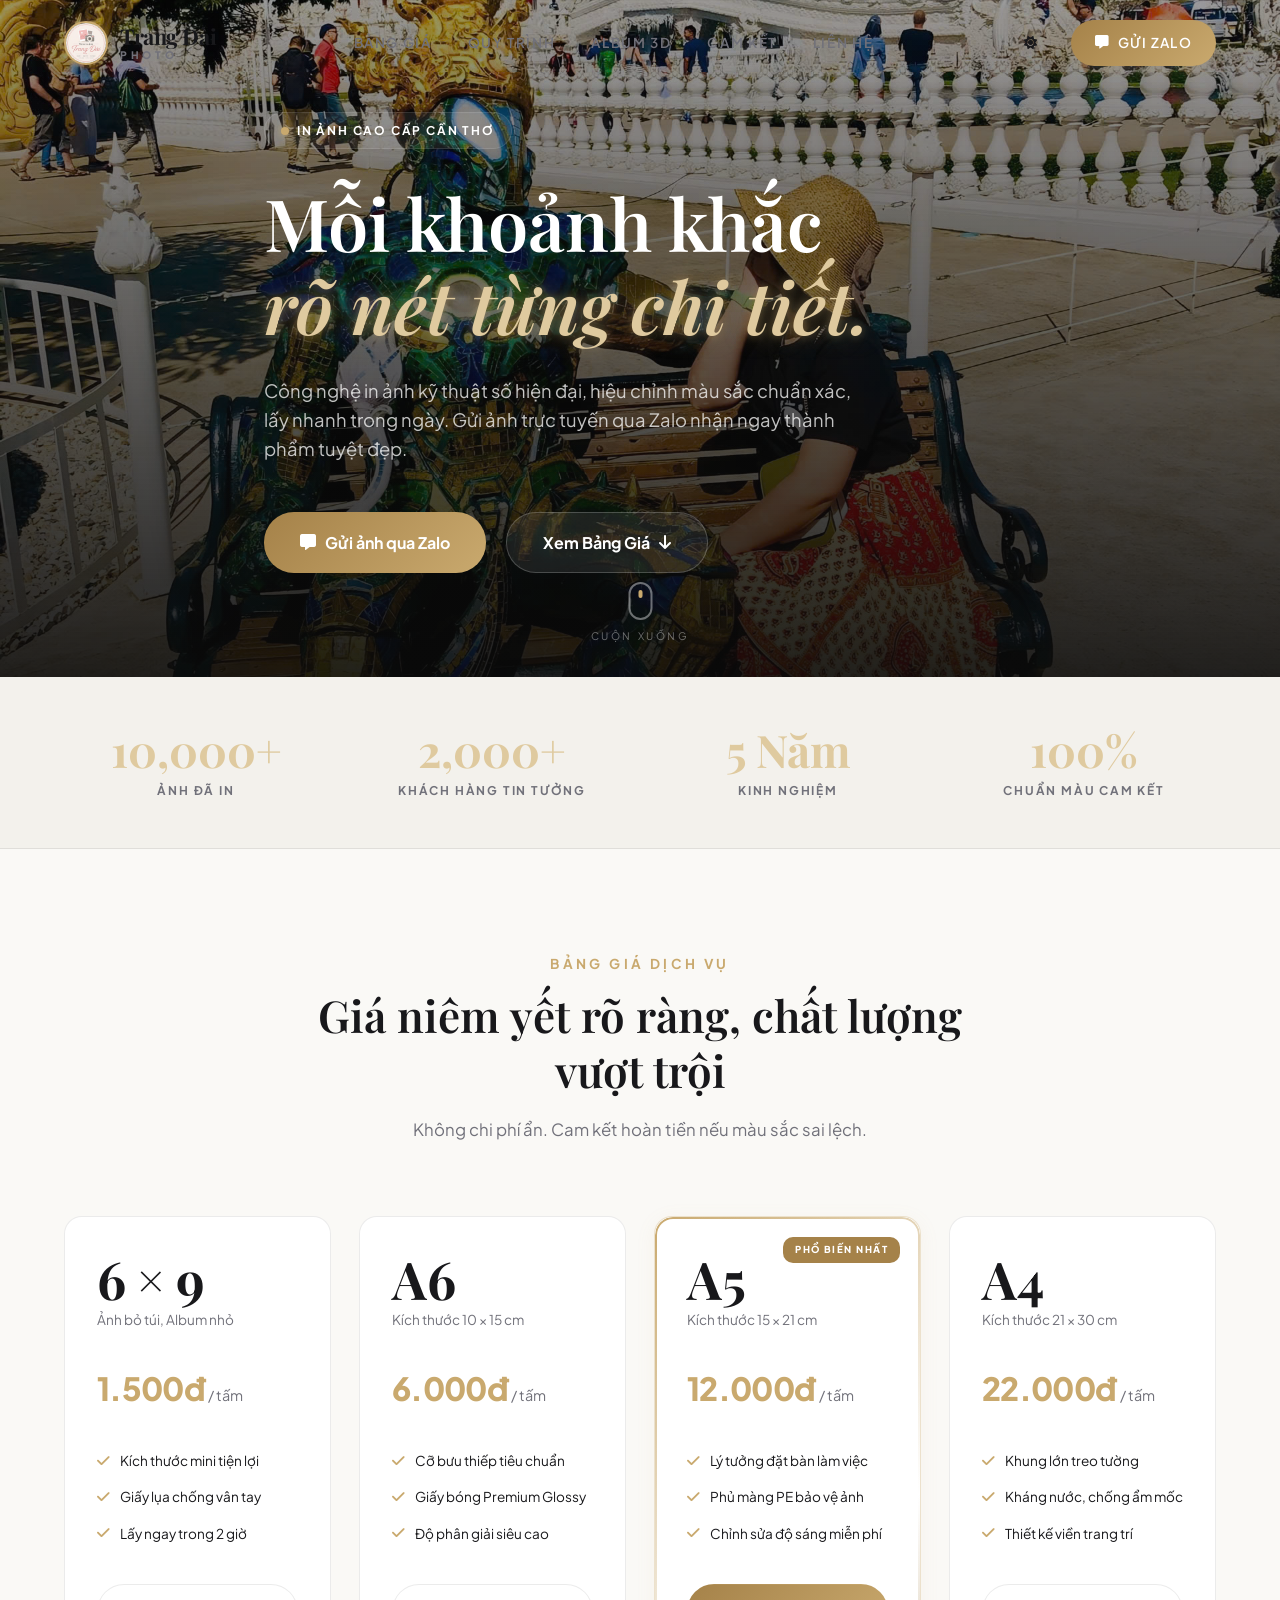
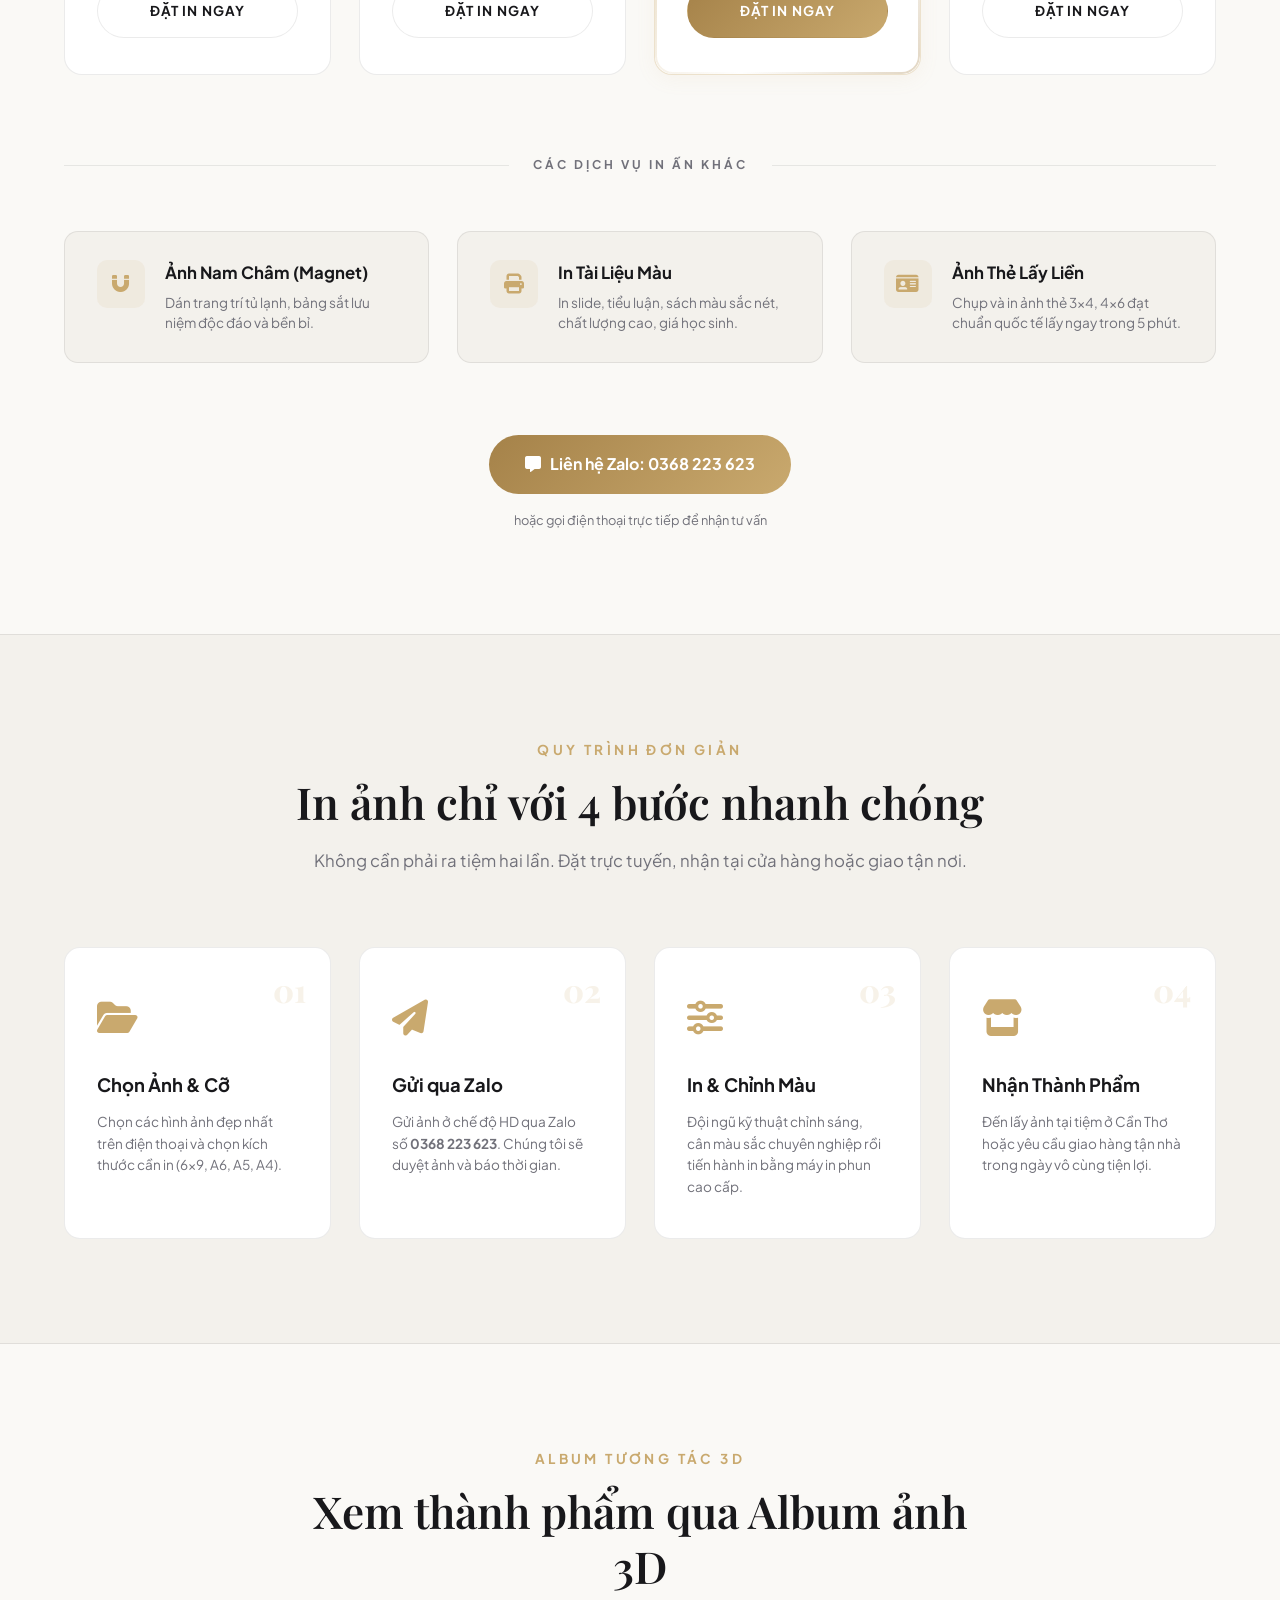
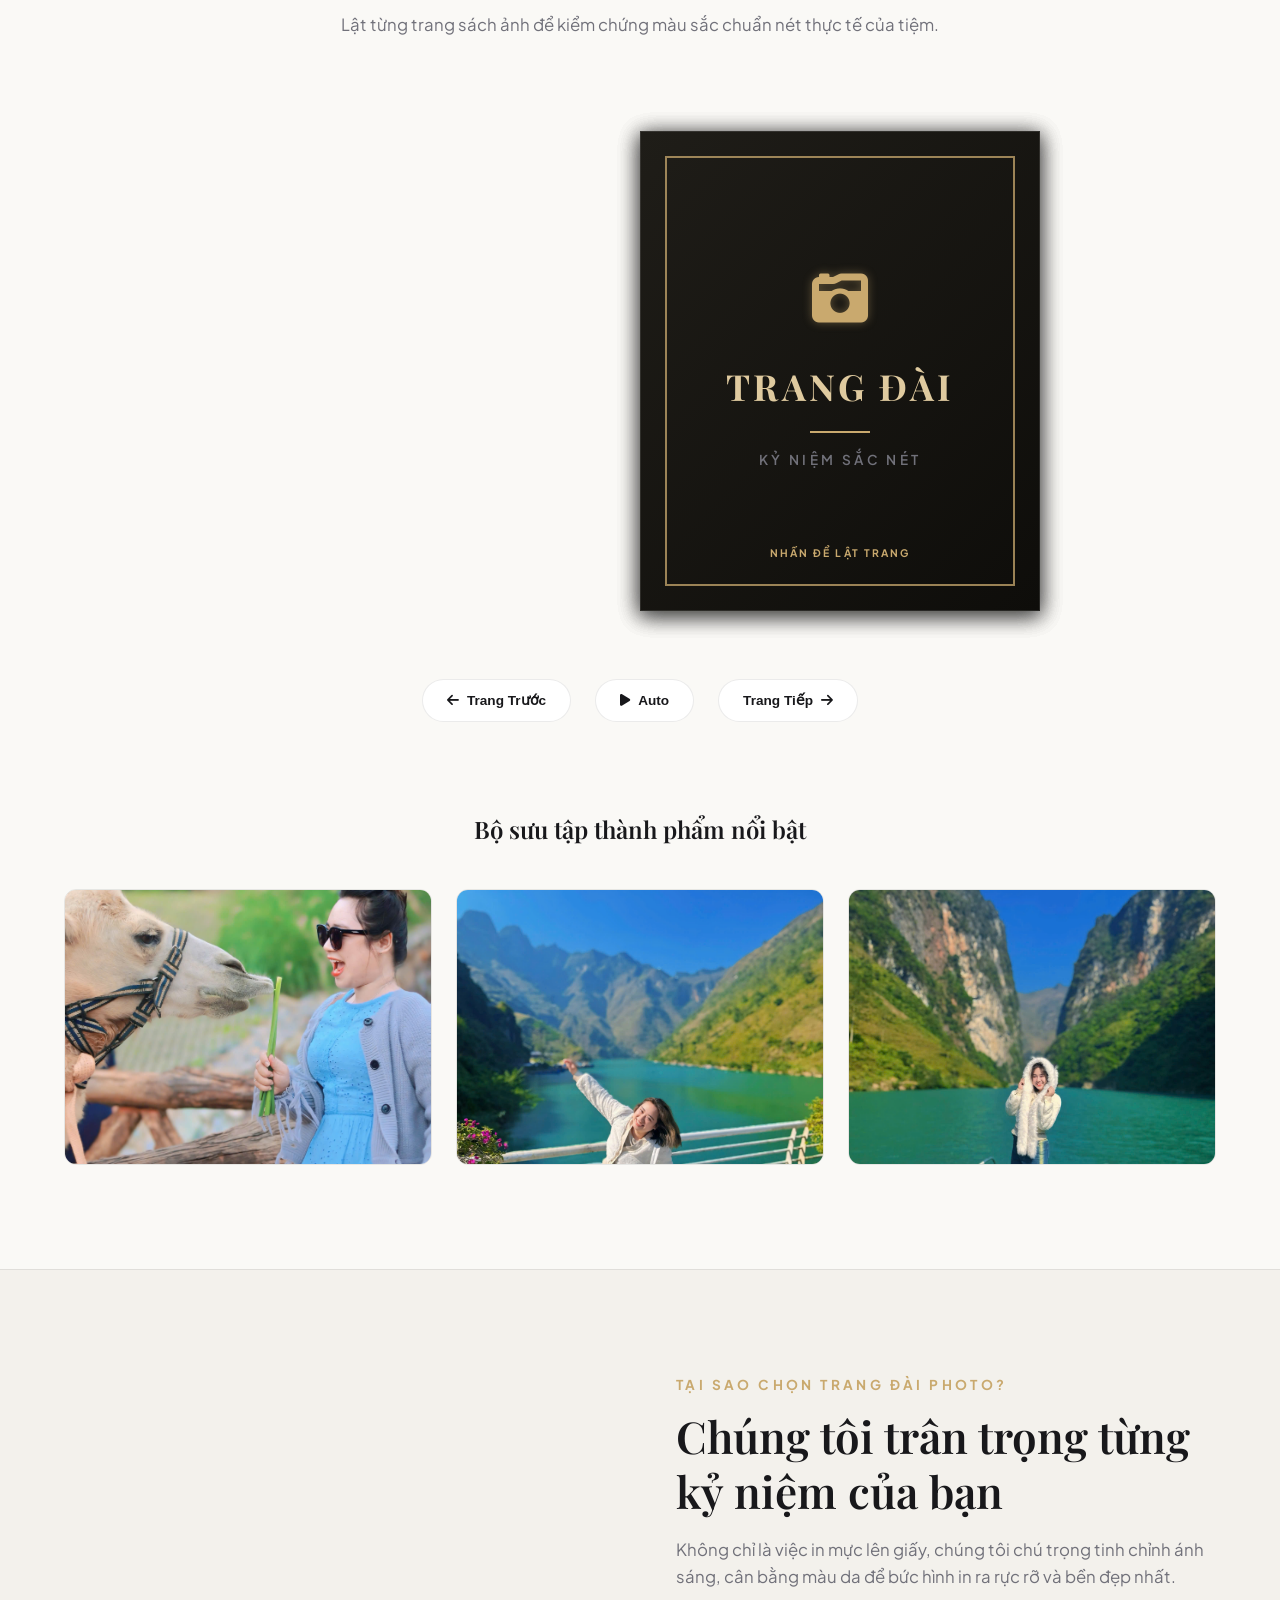
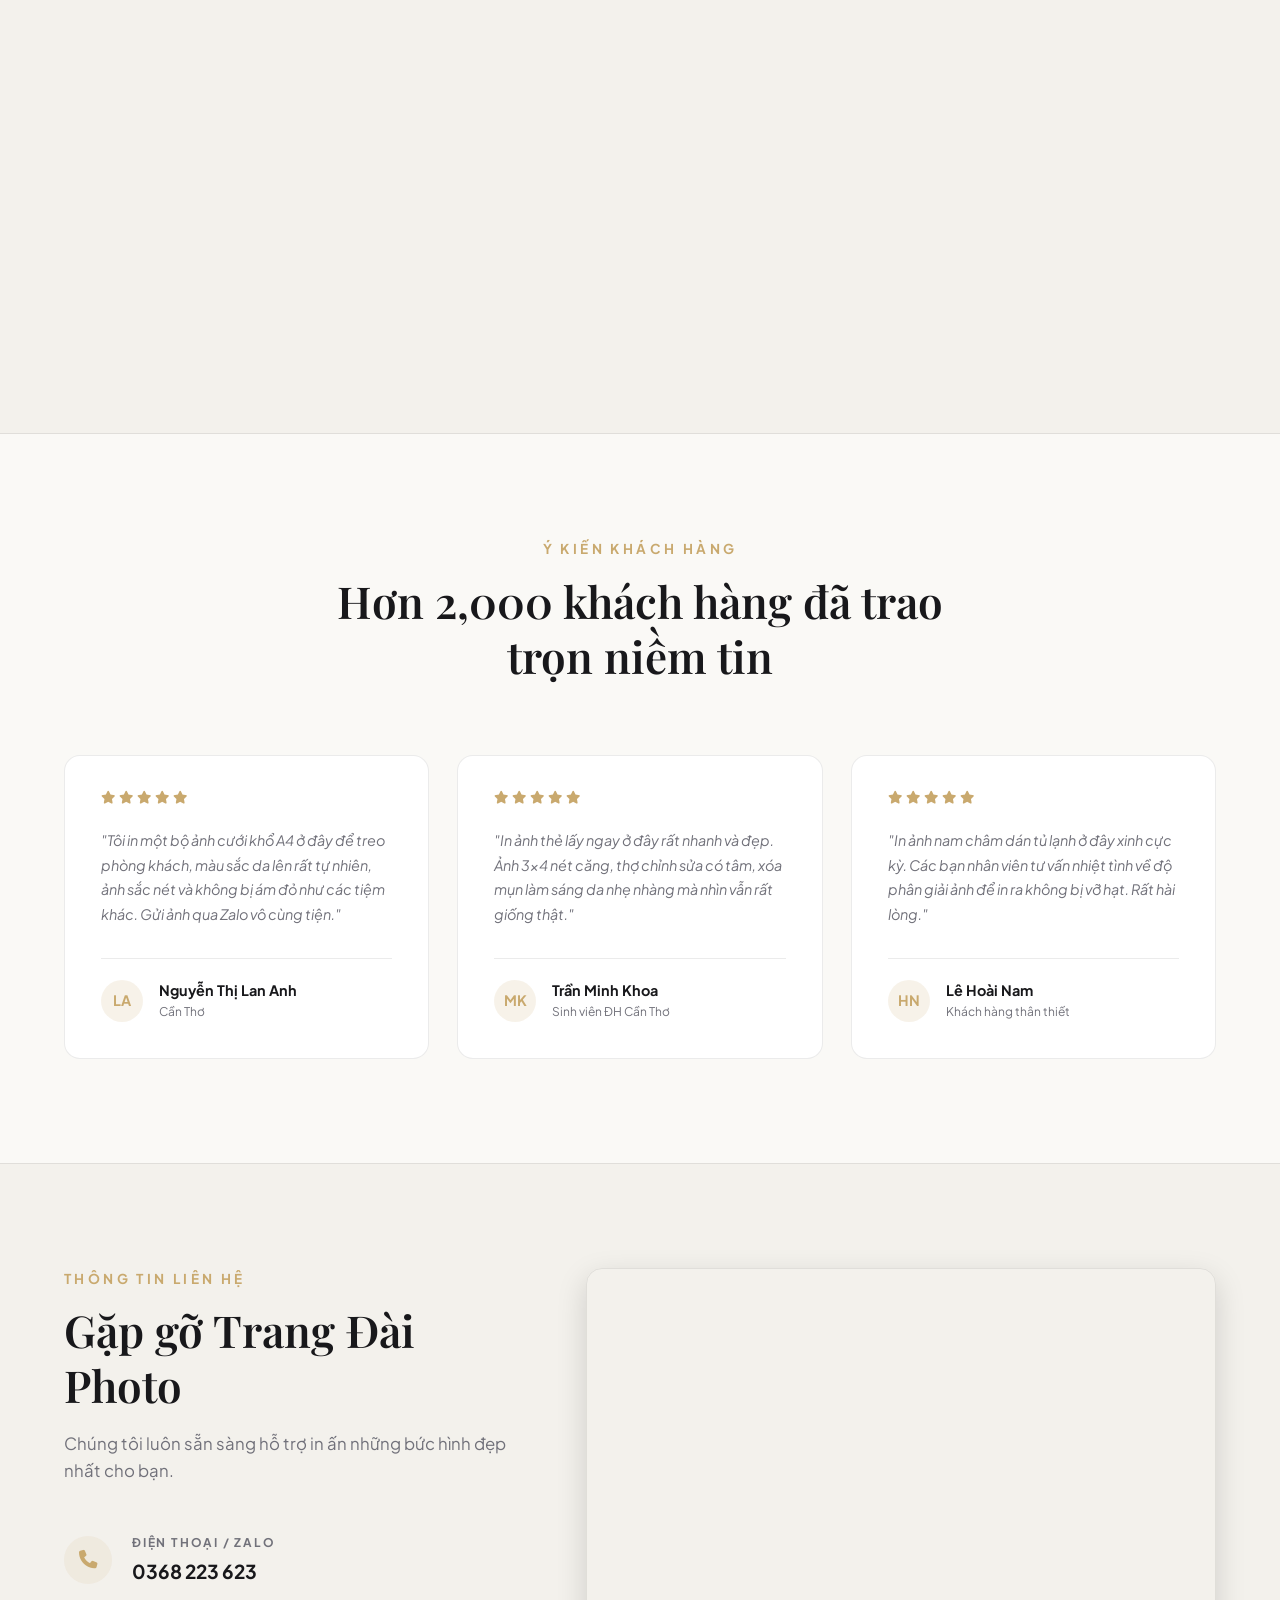
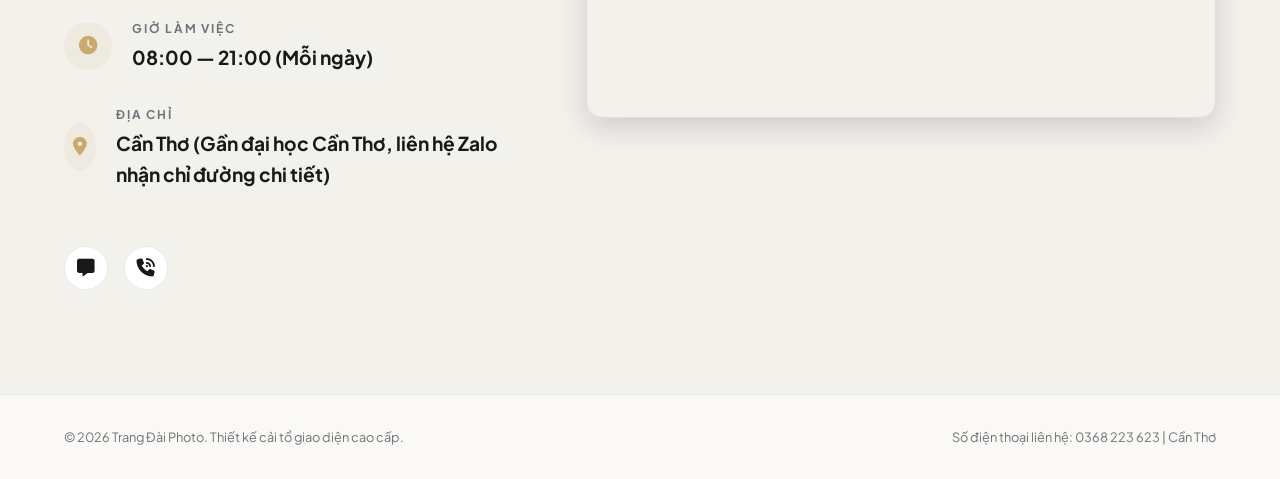
==== commit e71b8f28: "update 0608 logo and admin" ====
--- a/index.html
+++ b/index.html
@@ -36,7 +36,7 @@
     <header class="header">
         <div class="container header-container">
             <a href="#" class="logo">
-                <div class="logo-icon">TĐ</div>
+                <img src="assets/images/logo.png" alt="Trang Đài Photo Logo" class="logo-img">
                 <div class="logo-text">
                     <span class="logo-title">Trang Đài</span>
                     <span class="logo-subtitle">PHOTO</span>
@@ -69,7 +69,7 @@
     <div class="mobile-drawer">
         <div class="drawer-header">
             <div class="logo">
-                <div class="logo-icon">TĐ</div>
+                <img src="assets/images/logo.png" alt="Trang Đài Photo Logo" class="logo-img">
                 <span class="logo-title">Trang Đài</span>
             </div>
             <button class="drawer-close" aria-label="Đóng menu">
@@ -651,6 +651,7 @@
     </button>
 
     <!-- Custom JS -->
+    <script src="assets/js/tracker.js"></script>
     <script src="assets/js/app.js"></script>
 </body>
 </html>
--- a/assets/css/styles.css
+++ b/assets/css/styles.css
@@ -166,6 +166,21 @@
     gap: 0.75rem;
 }
 
+.logo-img {
+    width: 44px;
+    height: 44px;
+    object-fit: cover;
+    border-radius: 50%;
+    border: 2px solid var(--primary);
+    box-shadow: 0 0 10px var(--primary-glow);
+    transition: transform var(--transition-fast), box-shadow var(--transition-fast);
+}
+
+.logo:hover .logo-img {
+    transform: scale(1.06) rotate(5deg);
+    box-shadow: 0 0 15px var(--primary-glow-strong);
+}
+
 .logo-icon {
     width: 42px;
     height: 42px;
@@ -182,7 +197,7 @@
 
 .logo-text {
     display: flex;
-    flex-col: column;
+    flex-direction: column;
     line-height: 1.1;
 }
 
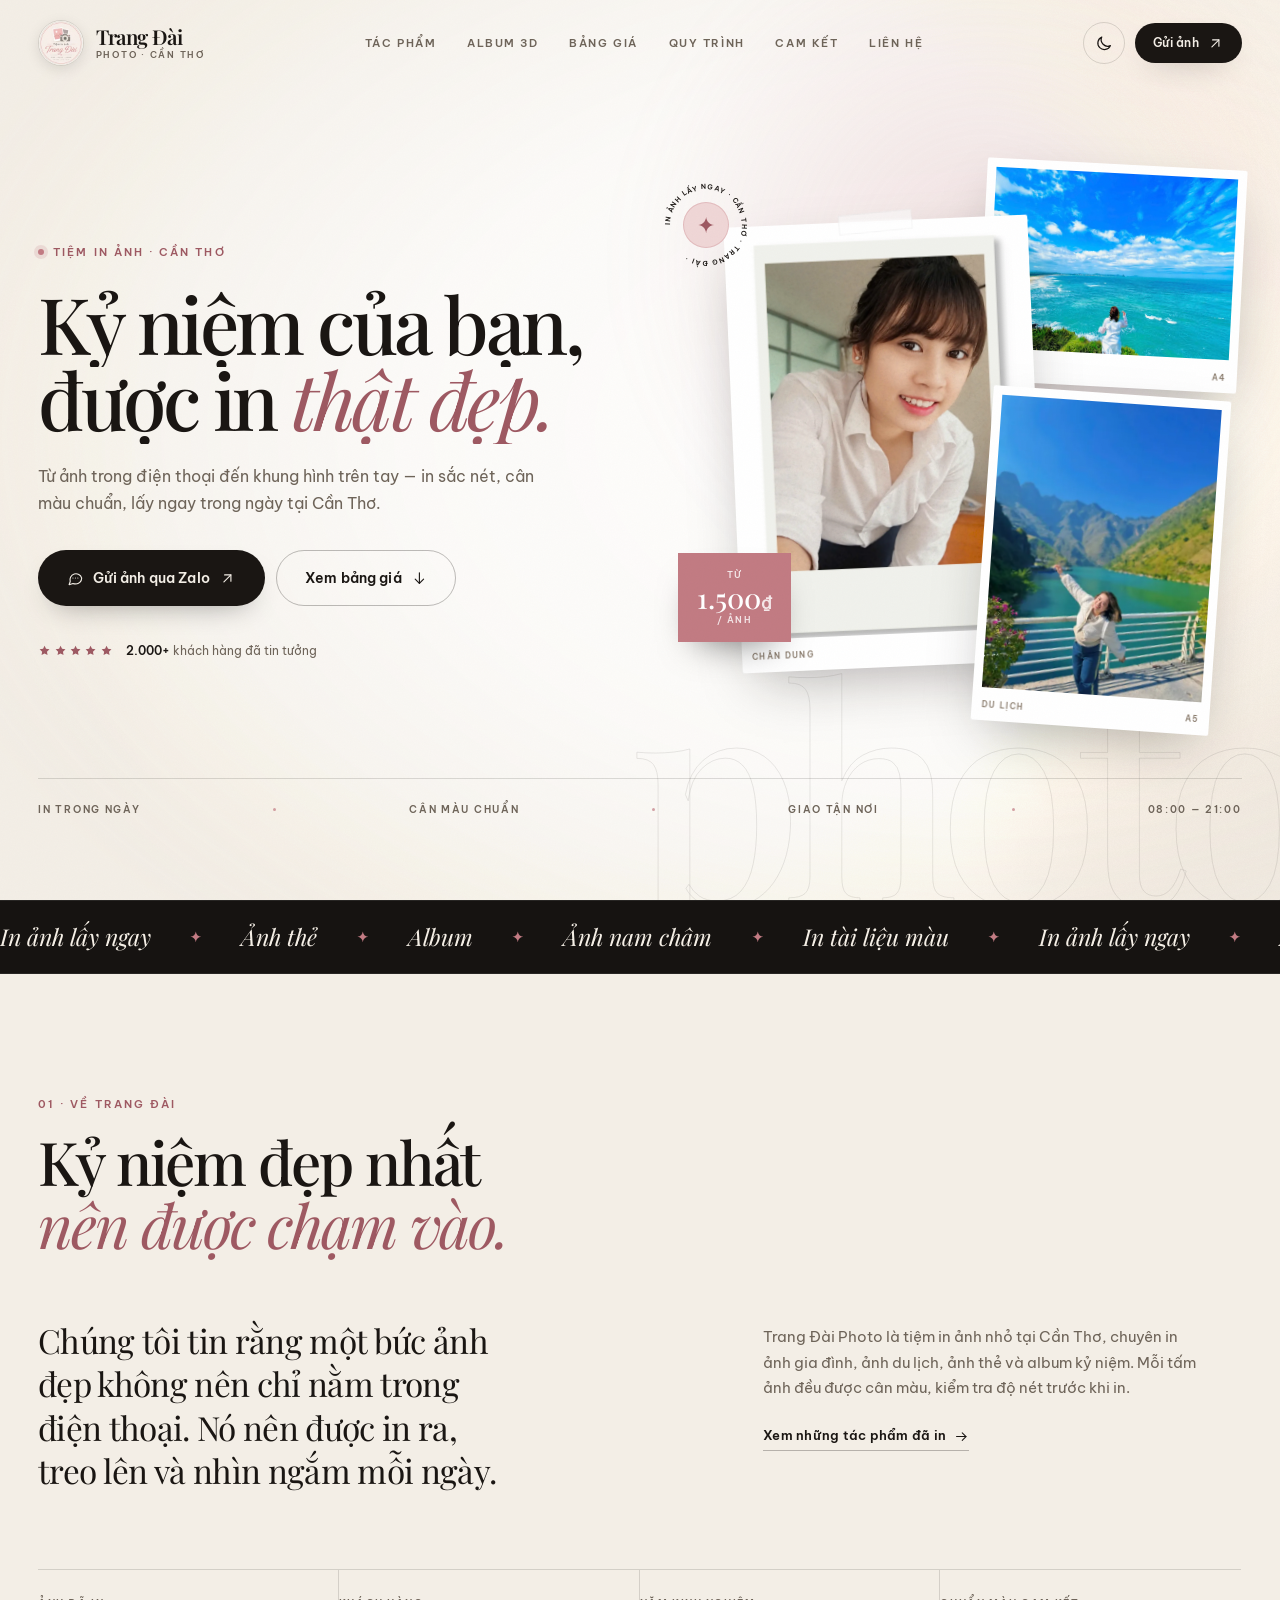
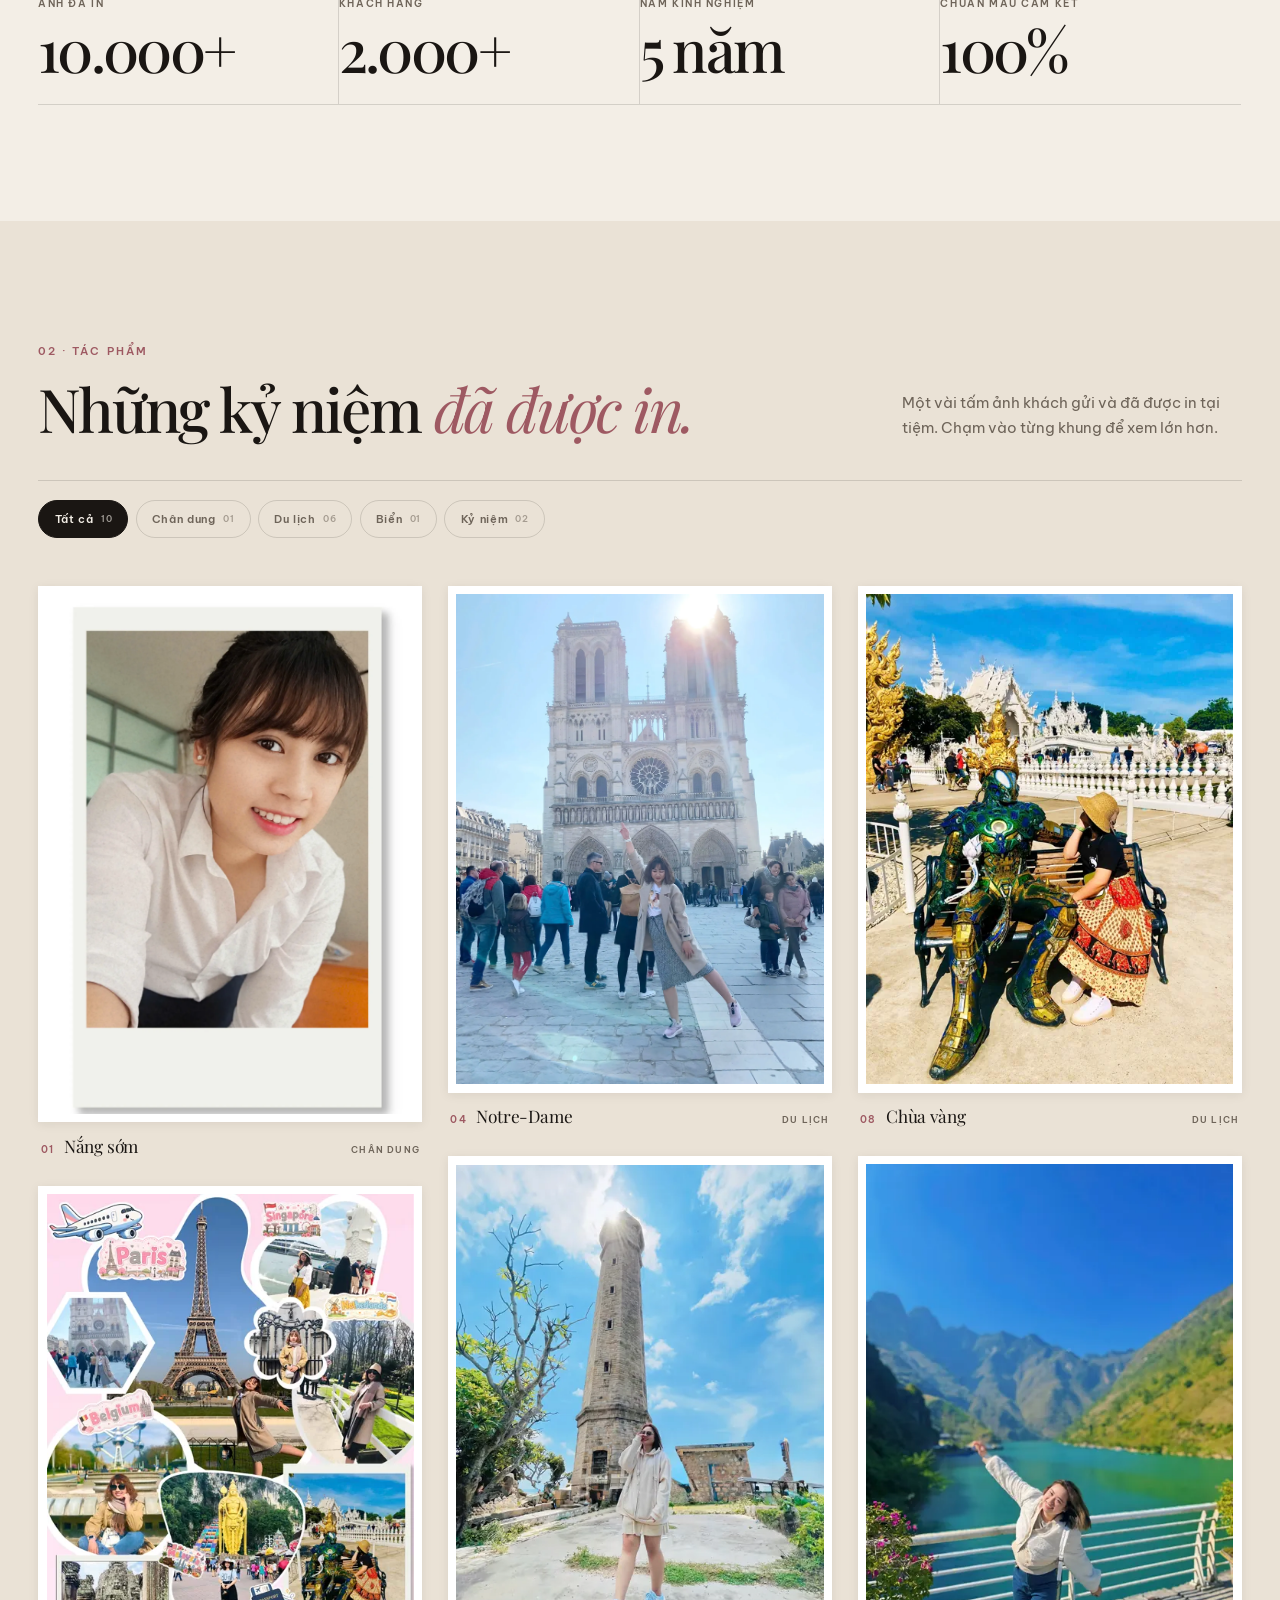
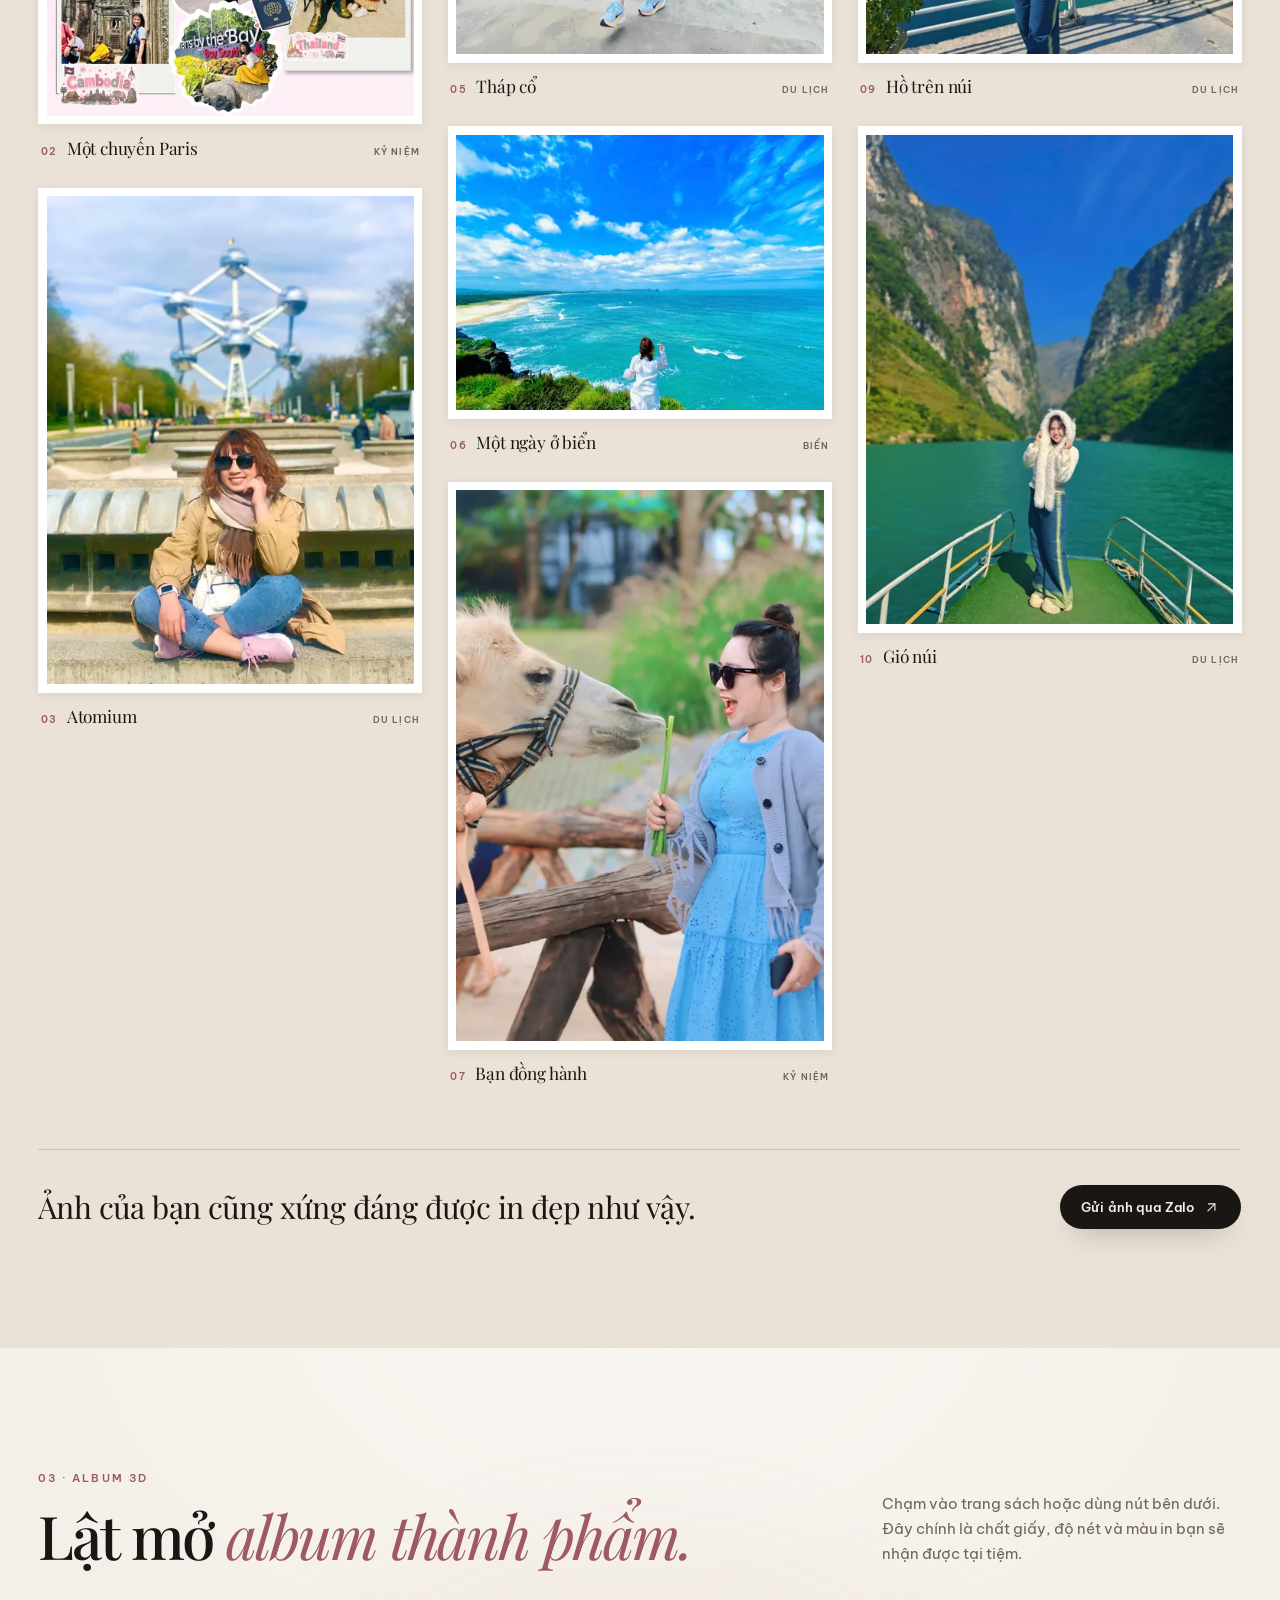
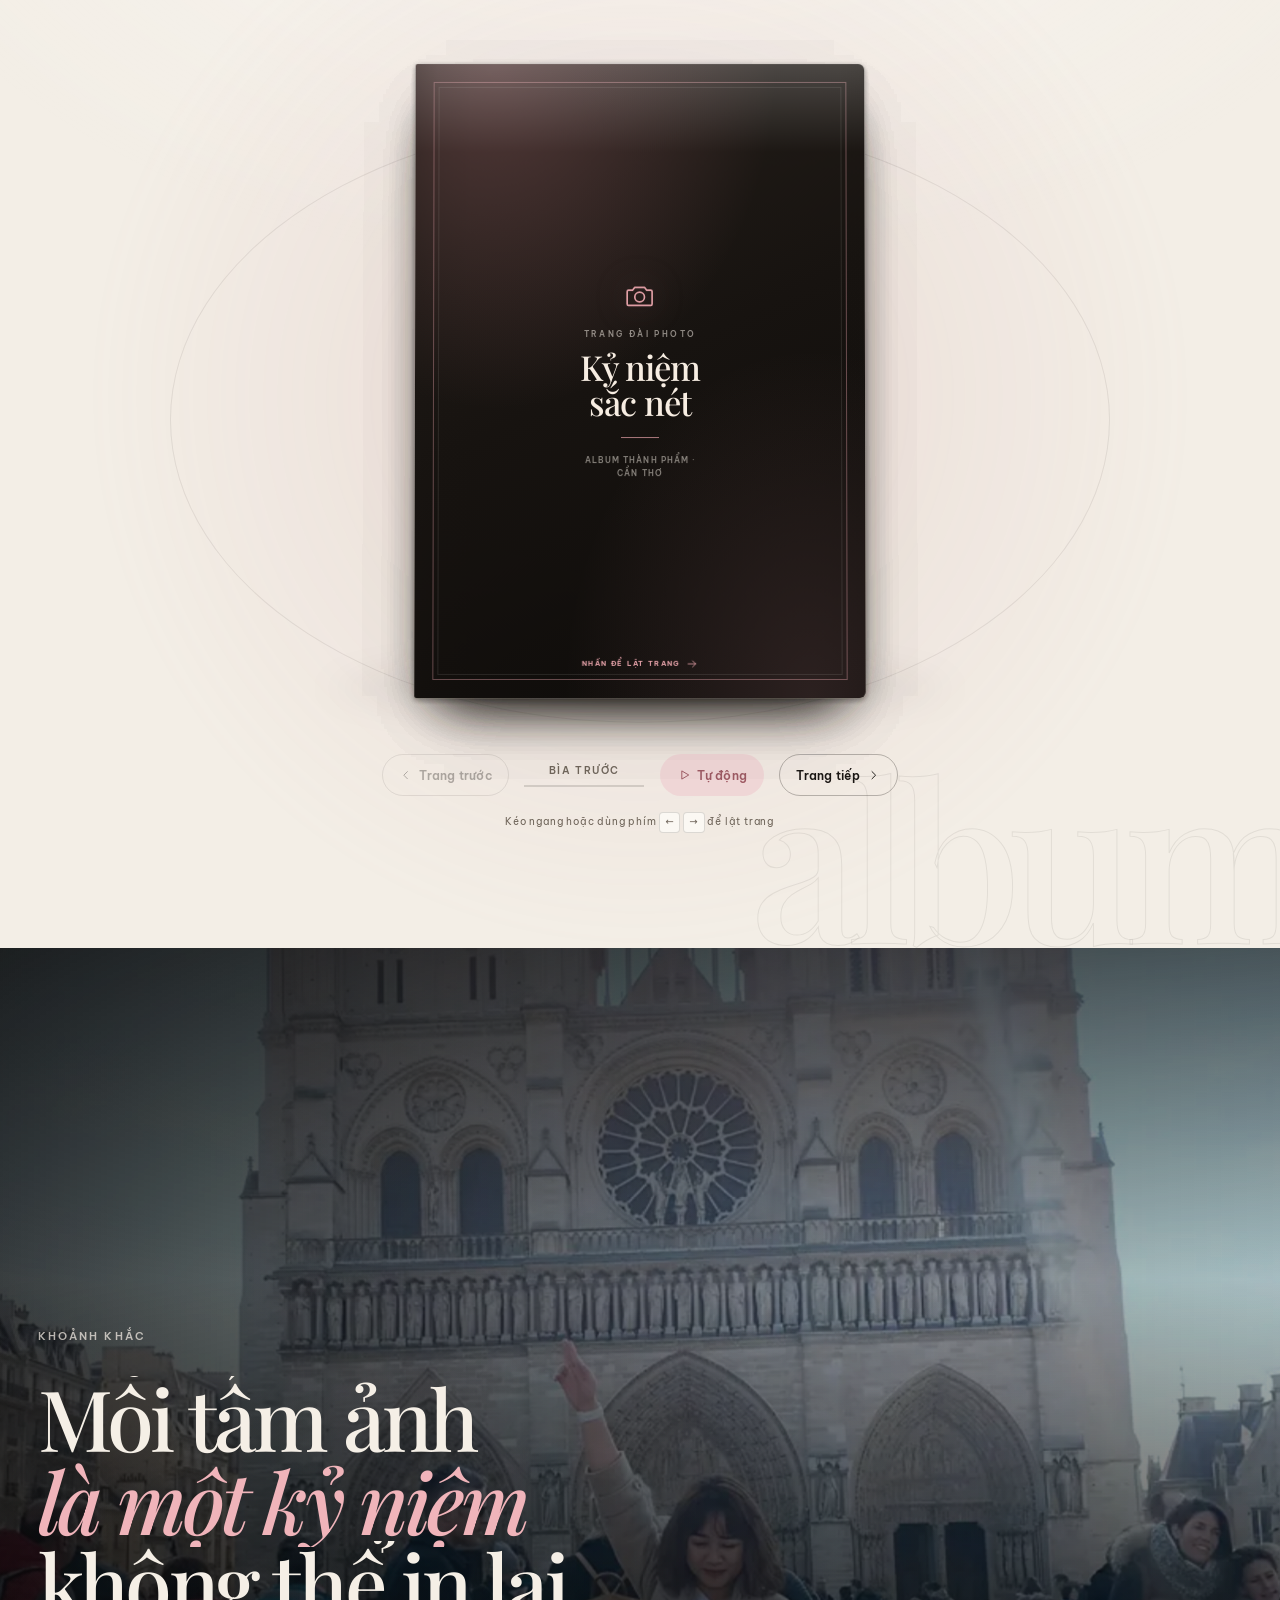
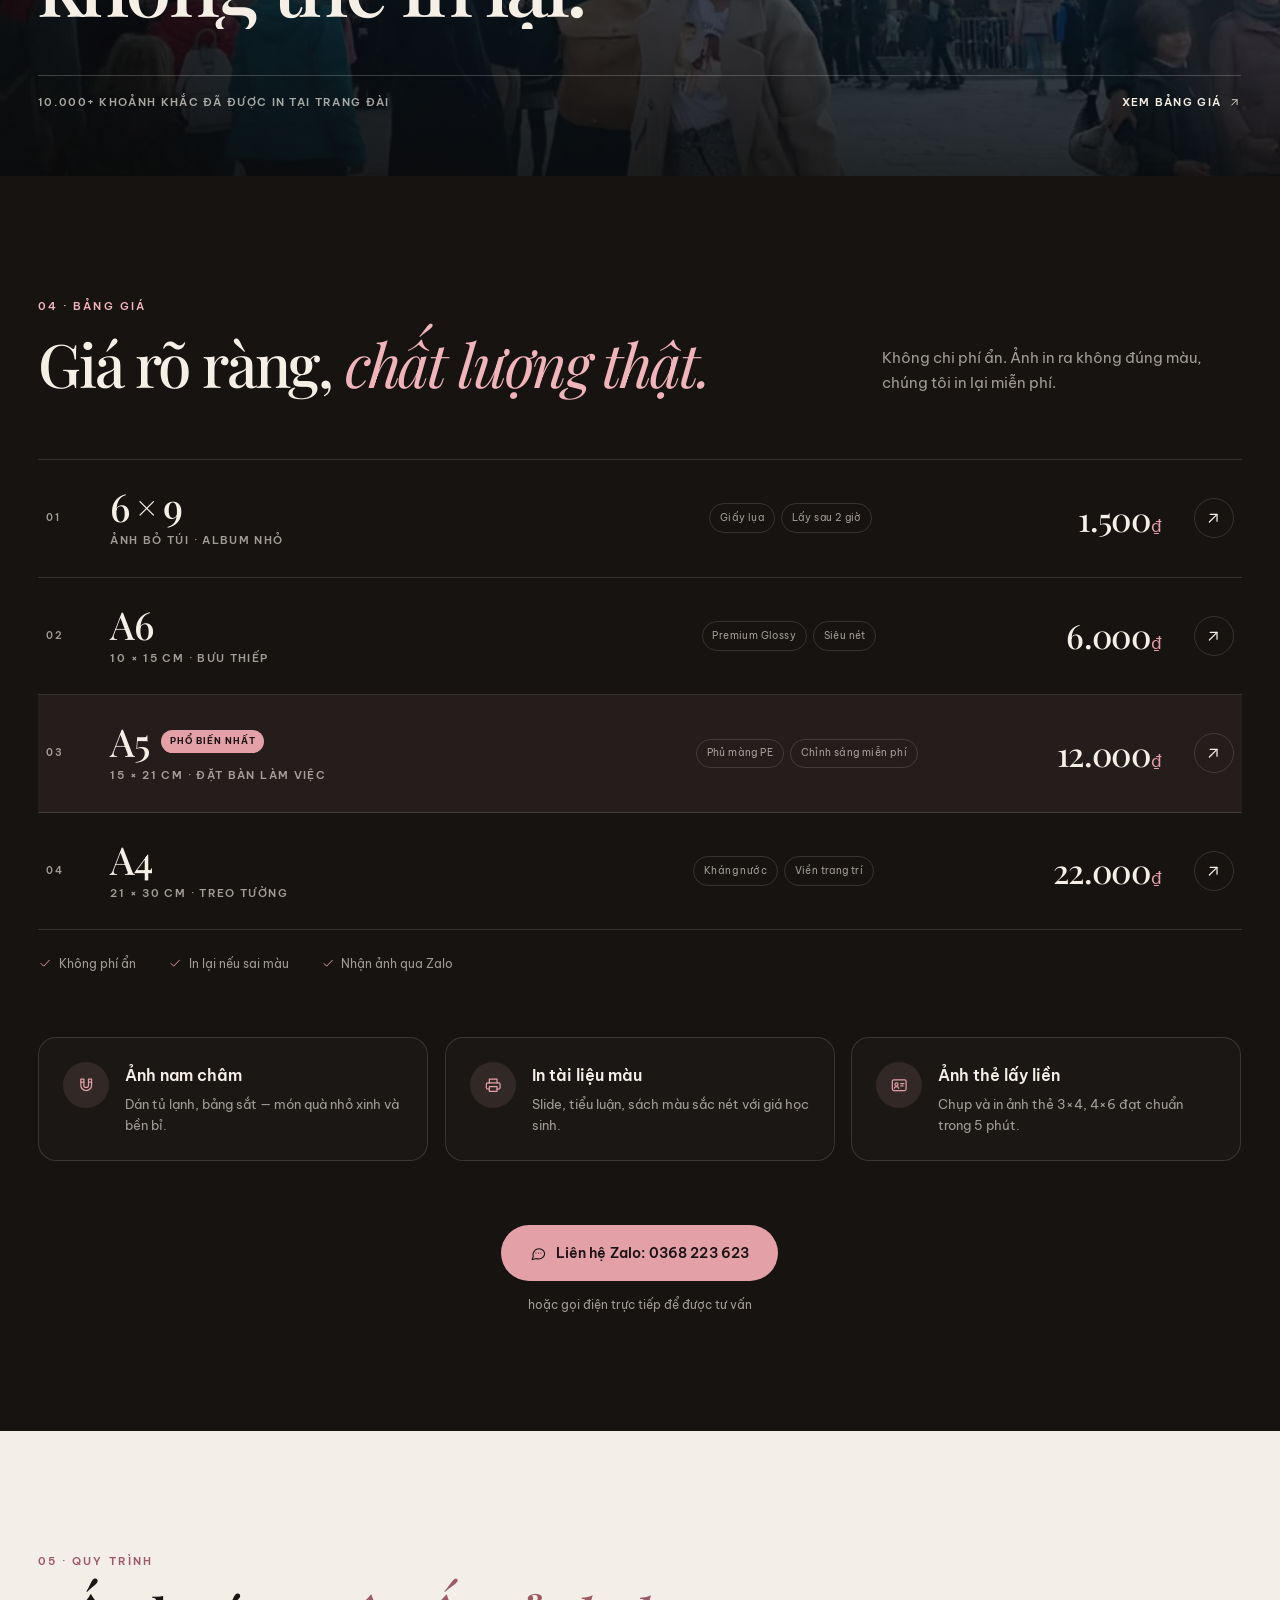
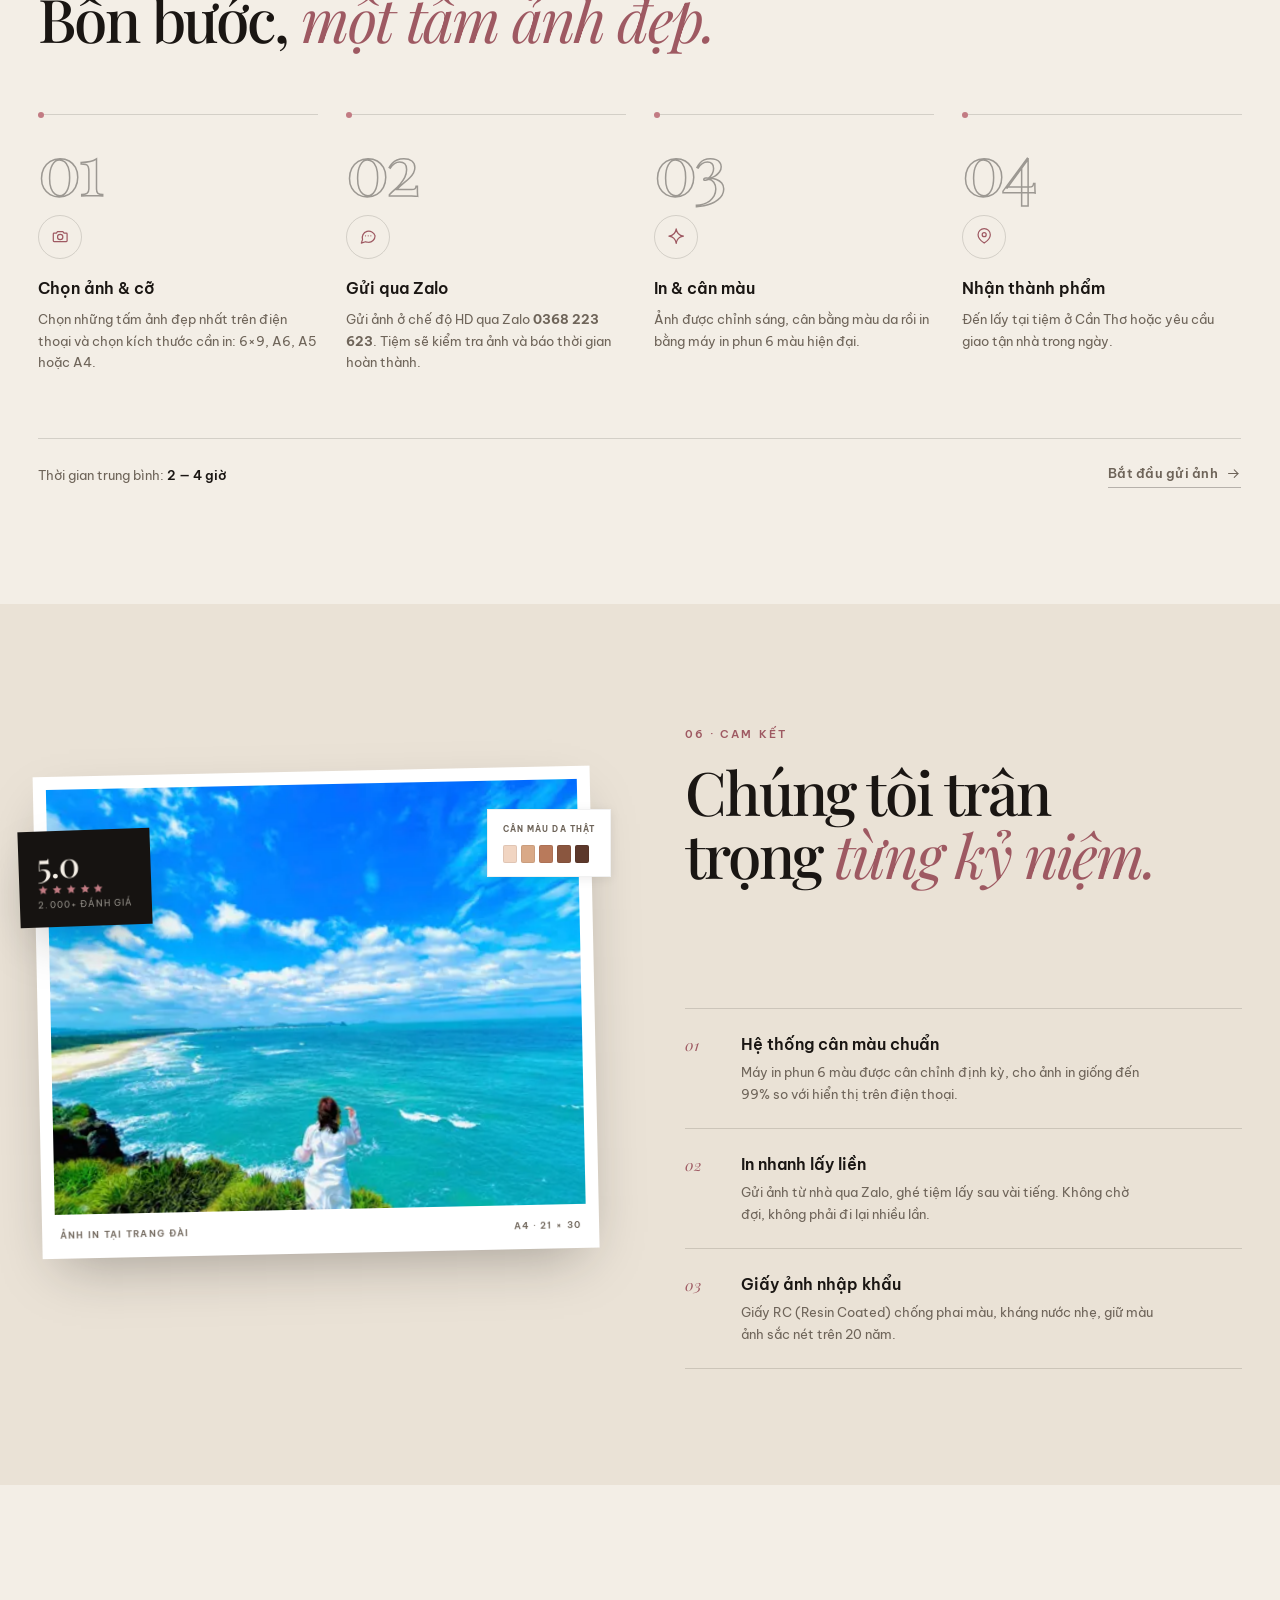
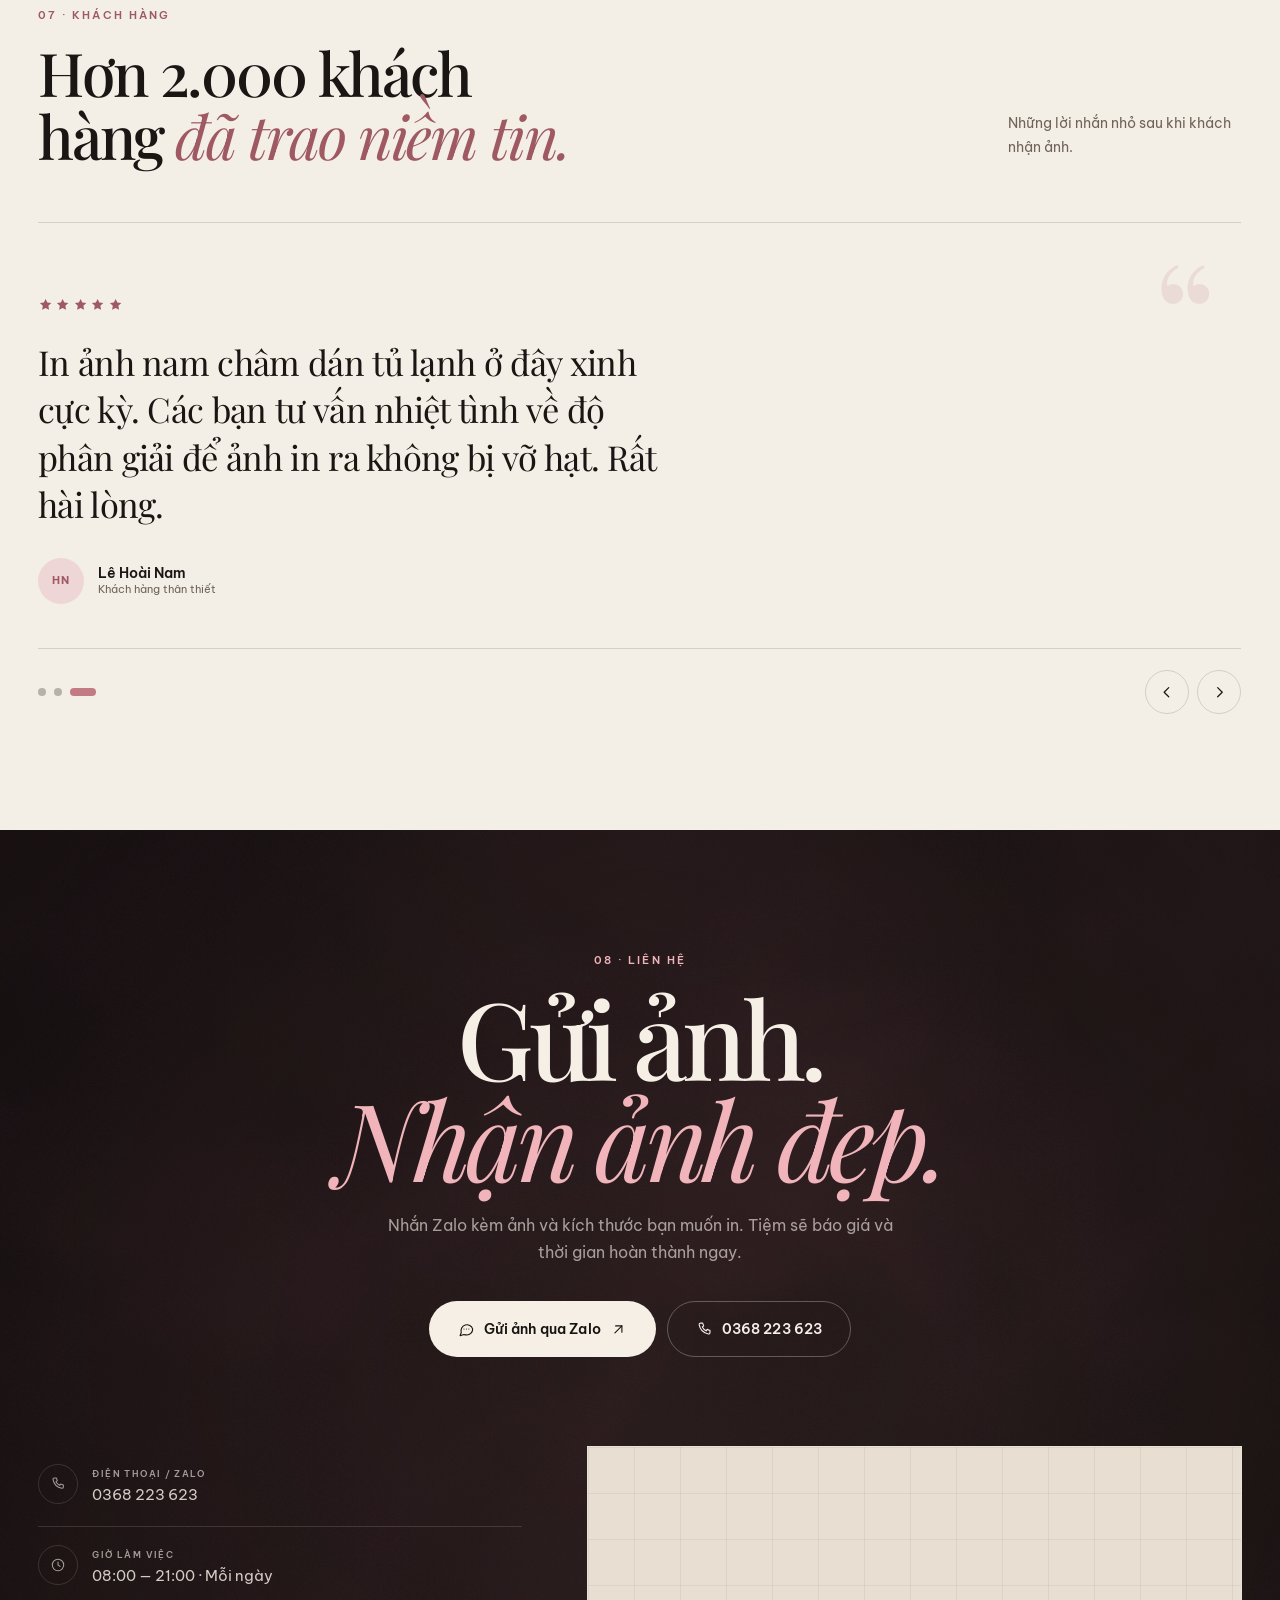
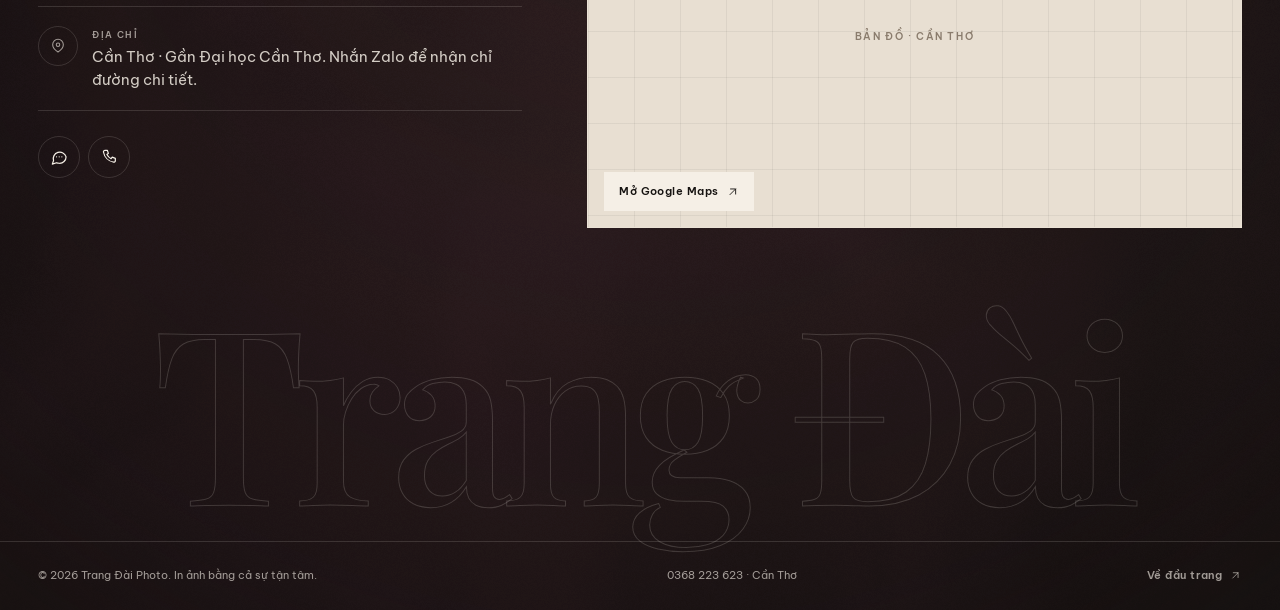
==== commit 0d6728d3: "redesign: premium editorial UI with 3D flip-book album and WebGL accents Rebuild index.html, styles." ====
--- a/index.html
+++ b/index.html
@@ -1,657 +1,983 @@
 <!DOCTYPE html>
-<html lang="vi">
+<html lang="vi" data-theme="light">
 <head>
     <meta charset="UTF-8">
     <meta name="viewport" content="width=device-width, initial-scale=1.0">
-    <title>Trang Đài Photo — In Ảnh Sắc Nét Tại Cần Thơ</title>
-    
+    <meta name="color-scheme" content="light dark">
+    <meta name="theme-color" content="#F3EEE6">
+
+    <title>Trang Đài Photo — In Ảnh Lấy Ngay Tại Cần Thơ</title>
+
     <!-- SEO Meta Tags -->
-    <meta name="description" content="Dịch vụ in ảnh chất lượng cao, màu sắc chuẩn xác, lấy nhanh trong ngày tại Cần Thơ. Đặt in qua Zalo 0368223623 lấy ngay. Giá tốt nhất từ 1.500đ/ảnh.">
+    <meta name="description" content="Tiệm in ảnh Trang Đài tại Cần Thơ. In ảnh 6×9, A6, A5, A4 sắc nét, cân màu chuẩn, lấy ngay trong ngày. Gửi ảnh qua Zalo 0368 223 623.">
     <meta name="keywords" content="in anh can tho, in ảnh cần thơ, trang đài photo, in ảnh giá rẻ, in ảnh thẻ lấy liền, in ảnh lấy ngay, in ảnh album cần thơ">
     <meta name="author" content="Trang Đài Photo">
-    
+    <link rel="canonical" href="https://tdphoto.onrender.com/">
+
     <!-- Open Graph Meta Tags -->
-    <meta property="og:title" content="Trang Đài Photo — In Ảnh Sắc Nét Tại Cần Thơ">
-    <meta property="og:description" content="Dịch vụ in ảnh chất lượng cao, màu sắc chuẩn, lấy nhanh trong ngày tại Cần Thơ. Đặt in qua Zalo 0368223623.">
-    <meta property="og:image" content="assets/images/gallery-1.jpg">
+    <meta property="og:title" content="Trang Đài Photo — In Ảnh Lấy Ngay Tại Cần Thơ">
+    <meta property="og:description" content="Từ ảnh trong điện thoại đến khung hình trên tay — in sắc nét, cân màu chuẩn, lấy ngay trong ngày tại Cần Thơ.">
+    <meta property="og:image" content="https://tdphoto.onrender.com/assets/images/opt/gallery-1-1600.webp">
+    <meta property="og:image:width" content="1600">
+    <meta property="og:image:height" content="2263">
     <meta property="og:type" content="website">
-    
+    <meta property="og:url" content="https://tdphoto.onrender.com/">
+    <meta property="og:locale" content="vi_VN">
+
     <!-- Favicon -->
-    <link rel="icon" href="data:image/svg+xml,<svg xmlns=%22http://www.w3.org/2000/svg%22 viewBox=%220 0 100 100%22><text y=%22.9em%22 font-size=%2290%22>📷</text></svg>">
-    
-    <!-- Google Fonts -->
+    <link rel="icon" type="image/webp" href="assets/images/opt/logo-128.webp">
+    <link rel="apple-touch-icon" href="assets/images/opt/logo-256.webp">
+
+    <!-- Fonts -->
     <link rel="preconnect" href="https://fonts.googleapis.com">
     <link rel="preconnect" href="https://fonts.gstatic.com" crossorigin>
-    <link href="https://fonts.googleapis.com/css2?family=Plus+Jakarta+Sans:wght@300;400;500;600;700;800&family=Playfair+Display:ital,wght@0,400;0,600;0,700;1,400;1,600&display=swap" rel="stylesheet">
-    
-    <!-- FontAwesome for Icons -->
-    <link rel="stylesheet" href="https://cdnjs.cloudflare.com/ajax/libs/font-awesome/6.4.0/css/all.min.css">
-    
+    <link href="https://fonts.googleapis.com/css2?family=Be+Vietnam+Pro:wght@300;400;500;600;700&family=Playfair+Display:ital,wght@0,400..900;1,400..900&display=swap" rel="stylesheet">
+
+    <!-- Hero image preload -->
+    <link rel="preload" as="image" href="assets/images/opt/gallery-1-1600.webp" imagesrcset="assets/images/opt/gallery-1-480.webp 480w, assets/images/opt/gallery-1-960.webp 960w, assets/images/opt/gallery-1-1600.webp 1600w" imagesizes="(max-width: 900px) 70vw, 34vw">
+
     <!-- Custom CSS -->
-    <link rel="stylesheet" href="assets/css/styles.css">
+    <link rel="stylesheet" href="assets/css/styles.css?v=4">
+
+    <!-- Set theme before paint to avoid a flash -->
+    <script>
+        (function () {
+            document.documentElement.classList.add('js');
+            try {
+                var saved = localStorage.getItem('td-theme');
+                if (saved === 'dark' || saved === 'light') {
+                    document.documentElement.setAttribute('data-theme', saved);
+                }
+            } catch (e) {}
+        })();
+    </script>
+
+    <!-- Structured data -->
+    <script type="application/ld+json">
+    {
+        "@context": "https://schema.org",
+        "@type": "LocalBusiness",
+        "name": "Trang Đài Photo",
+        "description": "Tiệm in ảnh sắc nét, cân màu chuẩn, lấy ngay trong ngày tại Cần Thơ.",
+        "image": "https://tdphoto.onrender.com/assets/images/opt/gallery-1-1600.webp",
+        "telephone": "+84368223623",
+        "priceRange": "1.500₫ - 22.000₫",
+        "address": {
+            "@type": "PostalAddress",
+            "addressLocality": "Cần Thơ",
+            "addressCountry": "VN"
+        },
+        "openingHours": "Mo-Su 08:00-21:00",
+        "sameAs": ["https://zalo.me/0368223623"]
+    }
+    </script>
 </head>
-<body class="dark-theme"> <!-- Default to Dark Theme for premium neon aesthetic -->
-
-    <!-- Header Navigation -->
-    <header class="header">
-        <div class="container header-container">
-            <a href="#" class="logo">
-                <img src="assets/images/logo.png" alt="Trang Đài Photo Logo" class="logo-img">
-                <div class="logo-text">
-                    <span class="logo-title">Trang Đài</span>
-                    <span class="logo-subtitle">PHOTO</span>
-                </div>
+<body>
+
+    <a class="skip-link" href="#main">Bỏ qua điều hướng</a>
+
+    <!-- Inline icon sprite -->
+    <svg class="svg-sprite" xmlns="http://www.w3.org/2000/svg" aria-hidden="true">
+        <symbol id="i-arrow" viewBox="0 0 24 24"><path d="M4 12h15"/><path d="m13 6 6 6-6 6"/></symbol>
+        <symbol id="i-arrow-up-right" viewBox="0 0 24 24"><path d="M7 17 17 7"/><path d="M8 7h9v9"/></symbol>
+        <symbol id="i-arrow-down" viewBox="0 0 24 24"><path d="M12 4v15"/><path d="m6 13 6 6 6-6"/></symbol>
+        <symbol id="i-star" viewBox="0 0 24 24"><path d="m12 3 2.7 5.7 6.3.9-4.6 4.4 1.1 6.2-5.5-3-5.5 3 1.1-6.2L3 9.6l6.3-.9L12 3Z"/></symbol>
+        <symbol id="i-check" viewBox="0 0 24 24"><path d="m5 12.5 4.5 4.5L19 7"/></symbol>
+        <symbol id="i-chat" viewBox="0 0 24 24"><path d="M21 11.5a8.4 8.4 0 0 1-9 8.4 9.7 9.7 0 0 1-3.5-.7L3 21l1.6-4.5A8.4 8.4 0 1 1 21 11.5Z"/><path d="M8.5 11.5h.01M12 11.5h.01M15.5 11.5h.01"/></symbol>
+        <symbol id="i-phone" viewBox="0 0 24 24"><path d="M6.5 3h3l1.5 4-2 1.5a13 13 0 0 0 5.5 5.5l1.5-2 4 1.5v3a2 2 0 0 1-2.2 2A16.5 16.5 0 0 1 4.5 5.2 2 2 0 0 1 6.5 3Z"/></symbol>
+        <symbol id="i-pin" viewBox="0 0 24 24"><path d="M20 10c0 5.5-8 11-8 11S4 15.5 4 10a8 8 0 1 1 16 0Z"/><circle cx="12" cy="10" r="2.6"/></symbol>
+        <symbol id="i-clock" viewBox="0 0 24 24"><circle cx="12" cy="12" r="8.5"/><path d="M12 7.5V12l3 2"/></symbol>
+        <symbol id="i-sun" viewBox="0 0 24 24"><circle cx="12" cy="12" r="4"/><path d="M12 2.5v2M12 19.5v2M4.6 4.6l1.4 1.4M18 18l1.4 1.4M2.5 12h2M19.5 12h2M4.6 19.4 6 18M18 6l1.4-1.4"/></symbol>
+        <symbol id="i-moon" viewBox="0 0 24 24"><path d="M20 15.2A8.5 8.5 0 0 1 8.8 4a8.5 8.5 0 1 0 11.2 11.2Z"/></symbol>
+        <symbol id="i-close" viewBox="0 0 24 24"><path d="m6 6 12 12M18 6 6 18"/></symbol>
+        <symbol id="i-menu" viewBox="0 0 24 24"><path d="M3 7h18M3 12h18M3 17h18"/></symbol>
+        <symbol id="i-magnet" viewBox="0 0 24 24"><path d="M5 4v8a7 7 0 0 0 14 0V4h-4v8a3 3 0 0 1-6 0V4H5Z"/><path d="M5 8h4M15 8h4"/></symbol>
+        <symbol id="i-print" viewBox="0 0 24 24"><path d="M7 9V4h10v5"/><path d="M7 17H5a2 2 0 0 1-2-2v-4a2 2 0 0 1 2-2h14a2 2 0 0 1 2 2v4a2 2 0 0 1-2 2h-2"/><path d="M7 14h10v6H7z"/></symbol>
+        <symbol id="i-id" viewBox="0 0 24 24"><rect x="3" y="5" width="18" height="14" rx="2"/><circle cx="8.5" cy="11" r="2"/><path d="M5.5 16c.4-1.4 1.6-2.2 3-2.2s2.6.8 3 2.2M14 10h4M14 13h3"/></symbol>
+        <symbol id="i-spark" viewBox="0 0 24 24"><path d="M12 2.5c.7 5.5 4 8.8 9.5 9.5-5.5.7-8.8 4-9.5 9.5-.7-5.5-4-8.8-9.5-9.5 5.5-.7 8.8-4 9.5-9.5Z"/></symbol>
+        <symbol id="i-camera" viewBox="0 0 24 24"><path d="M4 8h3l1.5-2h7L17 8h3a1 1 0 0 1 1 1v9a1 1 0 0 1-1 1H4a1 1 0 0 1-1-1V9a1 1 0 0 1 1-1Z"/><circle cx="12" cy="13" r="3.5"/></symbol>
+        <symbol id="i-chevron-left" viewBox="0 0 24 24"><path d="m14 6-6 6 6 6"/></symbol>
+        <symbol id="i-chevron-right" viewBox="0 0 24 24"><path d="m10 6 6 6-6 6"/></symbol>
+        <symbol id="i-play" viewBox="0 0 24 24"><path d="M8 5.5v13l11-6.5z"/></symbol>
+        <symbol id="i-pause" viewBox="0 0 24 24"><path d="M9 5v14M15 5v14"/></symbol>
+    </svg>
+
+    <div class="grain" aria-hidden="true"></div>
+    <div class="scroll-progress" aria-hidden="true"><span></span></div>
+    <div class="cursor" aria-hidden="true">
+        <span class="cursor-dot"></span>
+        <span class="cursor-ring"><span class="cursor-label">Xem</span></span>
+    </div>
+
+    <!-- Header -->
+    <header class="site-header header" id="top">
+        <div class="shell header-inner header-container">
+            <a class="brand" href="#top" aria-label="Trang Đài Photo — về đầu trang">
+                <img src="assets/images/opt/logo-128.webp" width="128" height="128" alt="Logo Trang Đài Photo" class="brand-mark">
+                <span class="brand-copy">
+                    <strong>Trang Đài</strong>
+                    <em>Photo · Cần Thơ</em>
+                </span>
             </a>
-            
-            <nav class="nav-menu" aria-label="Menu chính">
-                <a href="#pricing" class="nav-link">Bảng Giá</a>
-                <a href="#process" class="nav-link">Quy Trình</a>
-                <a href="#gallery" class="nav-link">Album 3D</a>
-                <a href="#whyus" class="nav-link">Cam Kết</a>
-                <a href="#contact" class="nav-link">Liên Hệ</a>
+
+            <nav class="primary-nav" aria-label="Điều hướng chính">
+                <a href="#works">Tác phẩm</a>
+                <a href="#album">Album 3D</a>
+                <a href="#pricing">Bảng giá</a>
+                <a href="#process">Quy trình</a>
+                <a href="#why">Cam kết</a>
+                <a href="#contact">Liên hệ</a>
             </nav>
-            
-            <div class="header-actions">
-                <button id="theme-toggle" class="theme-btn" aria-label="Chuyển đổi giao diện sáng/tối">
-                    <i class="fa-solid fa-moon"></i>
+
+            <div class="header-tools">
+                <button class="theme-toggle" type="button" aria-label="Chuyển giao diện sáng/tối" aria-pressed="false">
+                    <svg class="icon" aria-hidden="true"><use href="#i-moon"></use></svg>
                 </button>
-                <a href="https://zalo.me/0368223623" target="_blank" rel="noopener noreferrer" class="zalo-btn glow-button">
-                    <i class="fa-solid fa-message"></i> Gửi Zalo
+                <a class="btn btn-primary btn-sm header-cta magnetic" href="https://zalo.me/0368223623" target="_blank" rel="noopener noreferrer" data-cursor="link">
+                    Gửi ảnh
+                    <svg class="icon icon-arrow" aria-hidden="true"><use href="#i-arrow-up-right"></use></svg>
                 </a>
-                <button class="mobile-menu-toggle" aria-label="Mở menu di động" aria-expanded="false">
-                    <i class="fa-solid fa-bars"></i>
+                <button class="menu-toggle" type="button" aria-label="Mở menu" aria-controls="mobile-menu" aria-expanded="false">
+                    <span></span><span></span>
                 </button>
             </div>
         </div>
     </header>
 
-    <!-- Mobile Drawer Menu -->
-    <div class="mobile-drawer">
-        <div class="drawer-header">
-            <div class="logo">
-                <img src="assets/images/logo.png" alt="Trang Đài Photo Logo" class="logo-img">
-                <span class="logo-title">Trang Đài</span>
-            </div>
-            <button class="drawer-close" aria-label="Đóng menu">
-                <i class="fa-solid fa-xmark"></i>
+    <!-- Full-screen mobile menu -->
+    <div class="mobile-drawer" id="mobile-menu" aria-hidden="true" inert>
+        <div class="mobile-drawer-top shell">
+            <span class="menu-kicker">Trang Đài Photo · Cần Thơ</span>
+            <button class="drawer-close" type="button" aria-label="Đóng menu">
+                <svg class="icon" aria-hidden="true"><use href="#i-close"></use></svg>
             </button>
         </div>
-        <nav class="drawer-nav">
-            <a href="#pricing" class="drawer-link">Bảng Giá</a>
-            <a href="#process" class="drawer-link">Quy Trình</a>
-            <a href="#gallery" class="drawer-link">Album 3D</a>
-            <a href="#whyus" class="drawer-link">Cam Kết</a>
-            <a href="#contact" class="drawer-link">Liên Hệ</a>
-            <a href="https://zalo.me/0368223623" target="_blank" rel="noopener noreferrer" class="drawer-zalo-btn">
-                <i class="fa-solid fa-message"></i> Gửi ảnh qua Zalo
+        <nav class="drawer-nav shell" aria-label="Menu di động">
+            <a class="drawer-link" href="#works"><span>01</span> Tác phẩm <svg class="icon" aria-hidden="true"><use href="#i-arrow-up-right"></use></svg></a>
+            <a class="drawer-link" href="#album"><span>02</span> Album 3D <svg class="icon" aria-hidden="true"><use href="#i-arrow-up-right"></use></svg></a>
+            <a class="drawer-link" href="#pricing"><span>03</span> Bảng giá <svg class="icon" aria-hidden="true"><use href="#i-arrow-up-right"></use></svg></a>
+            <a class="drawer-link" href="#process"><span>04</span> Quy trình <svg class="icon" aria-hidden="true"><use href="#i-arrow-up-right"></use></svg></a>
+            <a class="drawer-link" href="#why"><span>05</span> Cam kết <svg class="icon" aria-hidden="true"><use href="#i-arrow-up-right"></use></svg></a>
+            <a class="drawer-link" href="#contact"><span>06</span> Liên hệ <svg class="icon" aria-hidden="true"><use href="#i-arrow-up-right"></use></svg></a>
+        </nav>
+        <div class="mobile-drawer-foot shell">
+            <a class="btn btn-primary btn-lg" href="https://zalo.me/0368223623" target="_blank" rel="noopener noreferrer">
+                <svg class="icon" aria-hidden="true"><use href="#i-chat"></use></svg> Gửi ảnh qua Zalo
             </a>
             <div class="drawer-contact-info">
-                <p><i class="fa-solid fa-phone"></i> 0368 223 623</p>
-                <p><i class="fa-solid fa-location-dot"></i> Cần Thơ</p>
-            </div>
-        </nav>
+                <a href="tel:0368223623"><svg class="icon" aria-hidden="true"><use href="#i-phone"></use></svg> 0368 223 623</a>
+                <span><svg class="icon" aria-hidden="true"><use href="#i-pin"></use></svg> Cần Thơ · 08:00 — 21:00</span>
+            </div>
+        </div>
     </div>
 
-    <!-- Hero Section with Background Parallax Slider -->
-    <section class="hero" id="home" aria-label="Trang chủ">
-        <div class="hero-slider">
-            <div class="hero-slide active" style="background-image: linear-gradient(to top, rgba(10, 10, 10, 0.9), rgba(10, 10, 10, 0.4)), url('assets/images/gallery-8.jpg');"></div>
-            <div class="hero-slide" style="background-image: linear-gradient(to top, rgba(10, 10, 10, 0.9), rgba(10, 10, 10, 0.4)), url('assets/images/gallery-2.jpg');"></div>
-            <div class="hero-slide" style="background-image: linear-gradient(to top, rgba(10, 10, 10, 0.9), rgba(10, 10, 10, 0.4)), url('assets/images/gallery-6.jpg');"></div>
+    <main id="main">
+
+        <!-- Hero -->
+        <section class="hero" id="home">
+            <div class="hero-decor" aria-hidden="true">
+                <canvas class="webgl hero-canvas" data-webgl="silk"></canvas>
+                <span class="hero-ghost">photo</span>
+                <span class="hero-glow"></span>
+            </div>
+
+            <div class="shell hero-grid">
+                <div class="hero-content hero-copy">
+                    <p class="eyebrow hero-eyebrow"><span class="eyebrow-dot"></span> Tiệm in ảnh · Cần Thơ</p>
+                    <h1 class="hero-title">
+                        <span class="line"><span>Kỷ niệm của bạn,</span></span>
+                        <span class="line"><span>được in <em>thật đẹp.</em></span></span>
+                    </h1>
+                    <p class="hero-lede">Từ ảnh trong điện thoại đến khung hình trên tay — in sắc nét, cân màu chuẩn, lấy ngay trong ngày tại Cần Thơ.</p>
+
+                    <div class="hero-actions">
+                        <a class="btn btn-primary btn-lg magnetic" href="https://zalo.me/0368223623" target="_blank" rel="noopener noreferrer" data-cursor="link">
+                            <svg class="icon" aria-hidden="true"><use href="#i-chat"></use></svg>
+                            Gửi ảnh qua Zalo
+                            <svg class="icon icon-arrow" aria-hidden="true"><use href="#i-arrow-up-right"></use></svg>
+                        </a>
+                        <a class="btn btn-ghost btn-lg" href="#pricing">
+                            Xem bảng giá
+                            <svg class="icon" aria-hidden="true"><use href="#i-arrow-down"></use></svg>
+                        </a>
+                    </div>
+
+                    <div class="hero-proof">
+                        <span class="proof-stars" aria-label="Đánh giá 5 trên 5 sao">
+                            <svg class="icon icon-fill" aria-hidden="true"><use href="#i-star"></use></svg>
+                            <svg class="icon icon-fill" aria-hidden="true"><use href="#i-star"></use></svg>
+                            <svg class="icon icon-fill" aria-hidden="true"><use href="#i-star"></use></svg>
+                            <svg class="icon icon-fill" aria-hidden="true"><use href="#i-star"></use></svg>
+                            <svg class="icon icon-fill" aria-hidden="true"><use href="#i-star"></use></svg>
+                        </span>
+                        <p><strong>2.000+</strong> khách hàng đã tin tưởng</p>
+                    </div>
+                </div>
+
+                <div class="hero-visual" aria-label="Một vài bức ảnh đã in tại Trang Đài Photo">
+                    <figure class="hero-photo hero-photo--main" data-depth="9" style="--rot:-2.5deg">
+                        <img src="assets/images/opt/gallery-1-960.webp"
+                             srcset="assets/images/opt/gallery-1-480.webp 480w, assets/images/opt/gallery-1-960.webp 960w, assets/images/opt/gallery-1-1600.webp 1600w"
+                             sizes="(max-width: 900px) 70vw, 34vw"
+                             width="1810" height="2560" alt="Chân dung cô gái trẻ trong nắng sớm" fetchpriority="high" decoding="async">
+                        <figcaption><span>Chân dung</span><span>10 × 15</span></figcaption>
+                    </figure>
+
+                    <figure class="hero-photo hero-photo--top" data-depth="20" style="--rot:3deg">
+                        <img src="assets/images/opt/gallery-6-960.webp"
+                             srcset="assets/images/opt/gallery-6-480.webp 480w, assets/images/opt/gallery-6-960.webp 960w, assets/images/opt/gallery-6-1600.webp 1600w"
+                             sizes="(max-width: 900px) 55vw, 26vw"
+                             width="2568" height="1926" alt="Cô gái đứng trước biển xanh" loading="lazy" decoding="async">
+                        <figcaption><span>Biển</span><span>A4</span></figcaption>
+                    </figure>
+
+                    <figure class="hero-photo hero-photo--bottom" data-depth="14" style="--rot:4deg">
+                        <img src="assets/images/opt/gallery-9-960.webp"
+                             srcset="assets/images/opt/gallery-9-480.webp 480w, assets/images/opt/gallery-9-960.webp 960w, assets/images/opt/gallery-9-1600.webp 1600w"
+                             sizes="(max-width: 900px) 50vw, 24vw"
+                             width="1920" height="2560" alt="Cô gái giang tay trước hồ nước xanh" loading="lazy" decoding="async">
+                        <figcaption><span>Du lịch</span><span>A5</span></figcaption>
+                    </figure>
+
+                    <div class="price-sticker">
+                        <span>từ</span>
+                        <strong>1.500<span>₫</span></strong>
+                        <span>/ ảnh</span>
+                    </div>
+
+                    <div class="spin-badge" aria-hidden="true">
+                        <svg viewBox="0 0 120 120">
+                            <defs>
+                                <path id="badge-circle" d="M60,60 m-43,0 a43,43 0 1,1 86,0 a43,43 0 1,1 -86,0"></path>
+                            </defs>
+                            <text><textPath href="#badge-circle" startOffset="0%">IN ẢNH LẤY NGAY · CẦN THƠ · TRANG ĐÀI · </textPath></text>
+                        </svg>
+                        <span class="spin-center"><svg class="icon icon-fill" aria-hidden="true"><use href="#i-spark"></use></svg></span>
+                    </div>
+                </div>
+            </div>
+
+            <div class="hero-rail shell" aria-hidden="true">
+                <span>In trong ngày</span>
+                <span class="rail-dot"></span>
+                <span>Cân màu chuẩn</span>
+                <span class="rail-dot"></span>
+                <span>Giao tận nơi</span>
+                <span class="rail-dot"></span>
+                <span>08:00 — 21:00</span>
+            </div>
+        </section>
+
+        <!-- Marquee -->
+        <div class="marquee" aria-hidden="true">
+            <div class="marquee-track">
+                <div class="marquee-group">
+                    <span>In ảnh lấy ngay</span><svg class="icon icon-fill"><use href="#i-spark"></use></svg>
+                    <span>Ảnh thẻ</span><svg class="icon icon-fill"><use href="#i-spark"></use></svg>
+                    <span>Album</span><svg class="icon icon-fill"><use href="#i-spark"></use></svg>
+                    <span>Ảnh nam châm</span><svg class="icon icon-fill"><use href="#i-spark"></use></svg>
+                    <span>In tài liệu màu</span><svg class="icon icon-fill"><use href="#i-spark"></use></svg>
+                </div>
+                <div class="marquee-group">
+                    <span>In ảnh lấy ngay</span><svg class="icon icon-fill"><use href="#i-spark"></use></svg>
+                    <span>Ảnh thẻ</span><svg class="icon icon-fill"><use href="#i-spark"></use></svg>
+                    <span>Album</span><svg class="icon icon-fill"><use href="#i-spark"></use></svg>
+                    <span>Ảnh nam châm</span><svg class="icon icon-fill"><use href="#i-spark"></use></svg>
+                    <span>In tài liệu màu</span><svg class="icon icon-fill"><use href="#i-spark"></use></svg>
+                </div>
+            </div>
         </div>
-        
-        <div class="container hero-content">
-            <div class="reveal-up">
-                <span class="hero-badge"><span class="gold-dot"></span> In Ảnh Cao Cấp Cần Thơ</span>
-                <h1 class="hero-title">
-                    Mỗi khoảnh khắc<br>
-                    <span class="neon-text">rõ nét từng chi tiết.</span>
-                </h1>
-                <p class="hero-desc">
-                    Công nghệ in ảnh kỹ thuật số hiện đại, hiệu chỉnh màu sắc chuẩn xác, lấy nhanh trong ngày. Gửi ảnh trực tuyến qua Zalo nhận ngay thành phẩm tuyệt đẹp.
-                </p>
-                <div class="hero-actions">
-                    <a href="https://zalo.me/0368223623" target="_blank" rel="noopener noreferrer" class="primary-btn glow-button">
-                        <i class="fa-solid fa-message"></i> Gửi ảnh qua Zalo
+
+        <!-- Intro -->
+        <section class="intro section" id="about">
+            <div class="shell">
+                <div class="intro-head">
+                    <p class="eyebrow" data-reveal>01 · Về Trang Đài</p>
+                    <h2 class="section-title" data-reveal>Kỷ niệm đẹp nhất <em>nên được chạm vào.</em></h2>
+                </div>
+
+                <div class="intro-grid">
+                    <p class="intro-lead" data-reveal>Chúng tôi tin rằng một bức ảnh đẹp không nên chỉ nằm trong điện thoại. Nó nên được in ra, treo lên và nhìn ngắm mỗi ngày.</p>
+                    <div class="intro-side" data-reveal>
+                        <p>Trang Đài Photo là tiệm in ảnh nhỏ tại Cần Thơ, chuyên in ảnh gia đình, ảnh du lịch, ảnh thẻ và album kỷ niệm. Mỗi tấm ảnh đều được cân màu, kiểm tra độ nét trước khi in.</p>
+                        <a class="text-link" href="#works">Xem những tác phẩm đã in <svg class="icon" aria-hidden="true"><use href="#i-arrow"></use></svg></a>
+                    </div>
+                </div>
+
+                <dl class="stats" data-reveal>
+                    <div class="stat">
+                        <dt class="stat-label">Ảnh đã in</dt>
+                        <dd class="stat-num" data-count="10000" data-suffix="+">0</dd>
+                    </div>
+                    <div class="stat">
+                        <dt class="stat-label">Khách hàng</dt>
+                        <dd class="stat-num" data-count="2000" data-suffix="+">0</dd>
+                    </div>
+                    <div class="stat">
+                        <dt class="stat-label">Năm kinh nghiệm</dt>
+                        <dd class="stat-num" data-count="5" data-suffix=" năm">0</dd>
+                    </div>
+                    <div class="stat">
+                        <dt class="stat-label">Chuẩn màu cam kết</dt>
+                        <dd class="stat-num" data-count="100" data-suffix="%">0</dd>
+                    </div>
+                </dl>
+            </div>
+        </section>
+
+        <!-- Works -->
+        <section class="works section" id="works">
+            <div class="shell">
+                <div class="works-head">
+                    <div>
+                        <p class="eyebrow" data-reveal>02 · Tác phẩm</p>
+                        <h2 class="section-title" data-reveal>Những kỷ niệm <em>đã được in.</em></h2>
+                    </div>
+                    <p class="works-note" data-reveal>Một vài tấm ảnh khách gửi và đã được in tại tiệm. Chạm vào từng khung để xem lớn hơn.</p>
+                </div>
+
+                <div class="filters" role="group" aria-label="Lọc tác phẩm theo chủ đề">
+                    <button class="filter is-active" type="button" data-filter="all" aria-pressed="true">Tất cả <span>10</span></button>
+                    <button class="filter" type="button" data-filter="portrait" aria-pressed="false">Chân dung <span>01</span></button>
+                    <button class="filter" type="button" data-filter="travel" aria-pressed="false">Du lịch <span>06</span></button>
+                    <button class="filter" type="button" data-filter="sea" aria-pressed="false">Biển <span>01</span></button>
+                    <button class="filter" type="button" data-filter="memory" aria-pressed="false">Kỷ niệm <span>02</span></button>
+                </div>
+
+                <div class="works-grid" id="works-grid">
+                    <button class="work-card" type="button" data-category="portrait" data-title="Nắng sớm" data-meta="Chân dung · 6×9" data-full="assets/images/opt/gallery-1-1600.webp" data-cursor="view" aria-label="Xem ảnh Nắng sớm">
+                        <span class="work-media">
+                            <img src="assets/images/opt/gallery-1-960.webp" srcset="assets/images/opt/gallery-1-480.webp 480w, assets/images/opt/gallery-1-960.webp 960w, assets/images/opt/gallery-1-1600.webp 1600w" sizes="(max-width: 640px) 92vw, (max-width: 1024px) 44vw, 30vw" width="1810" height="2560" alt="Chân dung cô gái trẻ trong nắng sớm" loading="lazy" decoding="async">
+                            <span class="work-open"><svg class="icon" aria-hidden="true"><use href="#i-arrow-up-right"></use></svg></span>
+                        </span>
+                        <span class="work-meta"><span class="work-num">01</span><span class="work-title">Nắng sớm</span><span class="work-tag">Chân dung</span></span>
+                    </button>
+
+                    <button class="work-card" type="button" data-category="memory" data-title="Một chuyến Paris" data-meta="Kỷ niệm · Collage A5" data-full="assets/images/opt/gallery-2-1600.webp" data-cursor="view" aria-label="Xem ảnh Một chuyến Paris">
+                        <span class="work-media">
+                            <img src="assets/images/opt/gallery-2-960.webp" srcset="assets/images/opt/gallery-2-480.webp 480w, assets/images/opt/gallery-2-960.webp 960w, assets/images/opt/gallery-2-1600.webp 1600w" sizes="(max-width: 640px) 92vw, (max-width: 1024px) 44vw, 30vw" width="1804" height="2560" alt="Collage kỷ niệm chuyến đi Paris" loading="lazy" decoding="async">
+                            <span class="work-open"><svg class="icon" aria-hidden="true"><use href="#i-arrow-up-right"></use></svg></span>
+                        </span>
+                        <span class="work-meta"><span class="work-num">02</span><span class="work-title">Một chuyến Paris</span><span class="work-tag">Kỷ niệm</span></span>
+                    </button>
+
+                    <button class="work-card" type="button" data-category="travel" data-title="Atomium" data-meta="Du lịch · A6" data-full="assets/images/opt/gallery-3-1600.webp" data-cursor="view" aria-label="Xem ảnh Atomium">
+                        <span class="work-media">
+                            <img src="assets/images/opt/gallery-3-960.webp" srcset="assets/images/opt/gallery-3-480.webp 480w, assets/images/opt/gallery-3-960.webp 960w, assets/images/opt/gallery-3-1600.webp 1600w" sizes="(max-width: 640px) 92vw, (max-width: 1024px) 44vw, 30vw" width="1924" height="2560" alt="Cô gái tạo dáng trước Atomium ở Brussels" loading="lazy" decoding="async">
+                            <span class="work-open"><svg class="icon" aria-hidden="true"><use href="#i-arrow-up-right"></use></svg></span>
+                        </span>
+                        <span class="work-meta"><span class="work-num">03</span><span class="work-title">Atomium</span><span class="work-tag">Du lịch</span></span>
+                    </button>
+
+                    <button class="work-card" type="button" data-category="travel" data-title="Notre-Dame" data-meta="Du lịch · A6" data-full="assets/images/opt/gallery-4-1600.webp" data-cursor="view" aria-label="Xem ảnh Notre-Dame">
+                        <span class="work-media">
+                            <img src="assets/images/opt/gallery-4-960.webp" srcset="assets/images/opt/gallery-4-480.webp 480w, assets/images/opt/gallery-4-960.webp 960w, assets/images/opt/gallery-4-1600.webp 1600w" sizes="(max-width: 640px) 92vw, (max-width: 1024px) 44vw, 30vw" width="1920" height="2560" alt="Khoảnh khắc trước nhà thờ Notre-Dame" loading="lazy" decoding="async">
+                            <span class="work-open"><svg class="icon" aria-hidden="true"><use href="#i-arrow-up-right"></use></svg></span>
+                        </span>
+                        <span class="work-meta"><span class="work-num">04</span><span class="work-title">Notre-Dame</span><span class="work-tag">Du lịch</span></span>
+                    </button>
+
+                    <button class="work-card" type="button" data-category="travel" data-title="Tháp cổ" data-meta="Du lịch · A6" data-full="assets/images/opt/gallery-5-1600.webp" data-cursor="view" aria-label="Xem ảnh Tháp cổ">
+                        <span class="work-media">
+                            <img src="assets/images/opt/gallery-5-960.webp" srcset="assets/images/opt/gallery-5-480.webp 480w, assets/images/opt/gallery-5-960.webp 960w, assets/images/opt/gallery-5-1600.webp 1600w" sizes="(max-width: 640px) 92vw, (max-width: 1024px) 44vw, 30vw" width="1920" height="2560" alt="Cô gái bên tháp cổ trên đồi" loading="lazy" decoding="async">
+                            <span class="work-open"><svg class="icon" aria-hidden="true"><use href="#i-arrow-up-right"></use></svg></span>
+                        </span>
+                        <span class="work-meta"><span class="work-num">05</span><span class="work-title">Tháp cổ</span><span class="work-tag">Du lịch</span></span>
+                    </button>
+
+                    <button class="work-card" type="button" data-category="sea" data-title="Một ngày ở biển" data-meta="Biển · A4" data-full="assets/images/opt/gallery-6-1600.webp" data-cursor="view" aria-label="Xem ảnh Một ngày ở biển">
+                        <span class="work-media">
+                            <img src="assets/images/opt/gallery-6-960.webp" srcset="assets/images/opt/gallery-6-480.webp 480w, assets/images/opt/gallery-6-960.webp 960w, assets/images/opt/gallery-6-1600.webp 1600w" sizes="(max-width: 640px) 92vw, (max-width: 1024px) 44vw, 30vw" width="2568" height="1926" alt="Cô gái đứng trước biển xanh" loading="lazy" decoding="async">
+                            <span class="work-open"><svg class="icon" aria-hidden="true"><use href="#i-arrow-up-right"></use></svg></span>
+                        </span>
+                        <span class="work-meta"><span class="work-num">06</span><span class="work-title">Một ngày ở biển</span><span class="work-tag">Biển</span></span>
+                    </button>
+
+                    <button class="work-card" type="button" data-category="memory" data-title="Bạn đồng hành" data-meta="Kỷ niệm · A6" data-full="assets/images/opt/gallery-7-1600.webp" data-cursor="view" aria-label="Xem ảnh Bạn đồng hành">
+                        <span class="work-media">
+                            <img src="assets/images/opt/gallery-7-960.webp" srcset="assets/images/opt/gallery-7-480.webp 480w, assets/images/opt/gallery-7-960.webp 960w, assets/images/opt/gallery-7-1600.webp 1600w" sizes="(max-width: 640px) 92vw, (max-width: 1024px) 44vw, 30vw" width="1707" height="2561" alt="Cô gái cho ngựa ăn cỏ" loading="lazy" decoding="async">
+                            <span class="work-open"><svg class="icon" aria-hidden="true"><use href="#i-arrow-up-right"></use></svg></span>
+                        </span>
+                        <span class="work-meta"><span class="work-num">07</span><span class="work-title">Bạn đồng hành</span><span class="work-tag">Kỷ niệm</span></span>
+                    </button>
+
+                    <button class="work-card" type="button" data-category="travel" data-title="Chùa vàng" data-meta="Du lịch · A5" data-full="assets/images/opt/gallery-8-1600.webp" data-cursor="view" aria-label="Xem ảnh Chùa vàng">
+                        <span class="work-media">
+                            <img src="assets/images/opt/gallery-8-960.webp" srcset="assets/images/opt/gallery-8-480.webp 480w, assets/images/opt/gallery-8-960.webp 960w, assets/images/opt/gallery-8-1600.webp 1600w" sizes="(max-width: 640px) 92vw, (max-width: 1024px) 44vw, 30vw" width="1920" height="2560" alt="Cô gái bên tượng sư tử vàng" loading="lazy" decoding="async">
+                            <span class="work-open"><svg class="icon" aria-hidden="true"><use href="#i-arrow-up-right"></use></svg></span>
+                        </span>
+                        <span class="work-meta"><span class="work-num">08</span><span class="work-title">Chùa vàng</span><span class="work-tag">Du lịch</span></span>
+                    </button>
+
+                    <button class="work-card" type="button" data-category="travel" data-title="Hồ trên núi" data-meta="Du lịch · A5" data-full="assets/images/opt/gallery-9-1600.webp" data-cursor="view" aria-label="Xem ảnh Hồ trên núi">
+                        <span class="work-media">
+                            <img src="assets/images/opt/gallery-9-960.webp" srcset="assets/images/opt/gallery-9-480.webp 480w, assets/images/opt/gallery-9-960.webp 960w, assets/images/opt/gallery-9-1600.webp 1600w" sizes="(max-width: 640px) 92vw, (max-width: 1024px) 44vw, 30vw" width="1920" height="2560" alt="Cô gái giang tay trước hồ nước xanh" loading="lazy" decoding="async">
+                            <span class="work-open"><svg class="icon" aria-hidden="true"><use href="#i-arrow-up-right"></use></svg></span>
+                        </span>
+                        <span class="work-meta"><span class="work-num">09</span><span class="work-title">Hồ trên núi</span><span class="work-tag">Du lịch</span></span>
+                    </button>
+
+                    <button class="work-card" type="button" data-category="travel" data-title="Gió núi" data-meta="Du lịch · A5" data-full="assets/images/opt/gallery-10-1600.webp" data-cursor="view" aria-label="Xem ảnh Gió núi">
+                        <span class="work-media">
+                            <img src="assets/images/opt/gallery-10-960.webp" srcset="assets/images/opt/gallery-10-480.webp 480w, assets/images/opt/gallery-10-960.webp 960w, assets/images/opt/gallery-10-1600.webp 1600w" sizes="(max-width: 640px) 92vw, (max-width: 1024px) 44vw, 30vw" width="1920" height="2560" alt="Cô gái trên boong tàu giữa hồ núi" loading="lazy" decoding="async">
+                            <span class="work-open"><svg class="icon" aria-hidden="true"><use href="#i-arrow-up-right"></use></svg></span>
+                        </span>
+                        <span class="work-meta"><span class="work-num">10</span><span class="work-title">Gió núi</span><span class="work-tag">Du lịch</span></span>
+                    </button>
+                </div>
+
+                <div class="works-cta" data-reveal>
+                    <p>Ảnh của bạn cũng xứng đáng được in đẹp như vậy.</p>
+                    <a class="btn btn-primary magnetic" href="https://zalo.me/0368223623" target="_blank" rel="noopener noreferrer">
+                        Gửi ảnh qua Zalo <svg class="icon icon-arrow" aria-hidden="true"><use href="#i-arrow-up-right"></use></svg>
                     </a>
-                    <a href="#pricing" class="secondary-btn">
-                        Xem Bảng Giá <i class="fa-solid fa-arrow-down"></i>
-                    </a>
-                </div>
-            </div>
-        </div>
-        
-        <div class="scroll-indicator">
-            <div class="mouse">
-                <div class="wheel"></div>
-            </div>
-            <span class="scroll-text">Cuộn xuống</span>
-        </div>
-    </section>
-
-    <!-- Stats Counter Bar -->
-    <section class="stats-bar" aria-label="Thống kê dịch vụ">
-        <div class="container stats-container">
-            <div class="stat-item reveal-up">
-                <span class="stat-num" data-val="10000">10,000+</span>
-                <span class="stat-label">Ảnh đã in</span>
-            </div>
-            <div class="stat-item reveal-up">
-                <span class="stat-num" data-val="2000">2,000+</span>
-                <span class="stat-label">Khách hàng tin tưởng</span>
-            </div>
-            <div class="stat-item reveal-up">
-                <span class="stat-num">5 Năm</span>
-                <span class="stat-label">Kinh nghiệm</span>
-            </div>
-            <div class="stat-item reveal-up">
-                <span class="stat-num">100%</span>
-                <span class="stat-label">Chuẩn màu cam kết</span>
-            </div>
-        </div>
-    </section>
-
-    <!-- Pricing Section -->
-    <section class="pricing-section" id="pricing">
-        <div class="container">
-            <div class="section-header text-center">
-                <span class="sub-title">BẢNG GIÁ DỊCH VỤ</span>
-                <h2 class="section-title">Giá niêm yết rõ ràng, chất lượng vượt trội</h2>
-                <p class="section-desc">Không chi phí ẩn. Cam kết hoàn tiền nếu màu sắc sai lệch.</p>
-            </div>
-            
-            <div class="pricing-grid">
-                <!-- Size 6x9 -->
-                <div class="pricing-card reveal-up">
-                    <div class="card-inner">
-                        <h3 class="card-size">6 × 9</h3>
-                        <p class="card-size-label">Ảnh bỏ túi, Album nhỏ</p>
-                        <div class="card-price-box">
-                            <span class="card-price">1.500đ</span>
-                            <span class="card-unit">/ tấm</span>
-                        </div>
-                        <ul class="card-features">
-                            <li><i class="fa-solid fa-check"></i> Kích thước mini tiện lợi</li>
-                            <li><i class="fa-solid fa-check"></i> Giấy lụa chống vân tay</li>
-                            <li><i class="fa-solid fa-check"></i> Lấy ngay trong 2 giờ</li>
-                        </ul>
-                        <a href="https://zalo.me/0368223623" target="_blank" rel="noopener noreferrer" class="card-btn">Đặt in ngay</a>
-                    </div>
-                </div>
-
-                <!-- Size A6 -->
-                <div class="pricing-card reveal-up">
-                    <div class="card-inner">
-                        <h3 class="card-size">A6</h3>
-                        <p class="card-size-label">Kích thước 10 × 15 cm</p>
-                        <div class="card-price-box">
-                            <span class="card-price">6.000đ</span>
-                            <span class="card-unit">/ tấm</span>
-                        </div>
-                        <ul class="card-features">
-                            <li><i class="fa-solid fa-check"></i> Cỡ bưu thiếp tiêu chuẩn</li>
-                            <li><i class="fa-solid fa-check"></i> Giấy bóng Premium Glossy</li>
-                            <li><i class="fa-solid fa-check"></i> Độ phân giải siêu cao</li>
-                        </ul>
-                        <a href="https://zalo.me/0368223623" target="_blank" rel="noopener noreferrer" class="card-btn">Đặt in ngay</a>
-                    </div>
-                </div>
-
-                <!-- Size A5 (Featured with Neon Border) -->
-                <div class="pricing-card featured-card reveal-up">
-                    <div class="card-inner">
-                        <div class="featured-badge">PHỔ BIẾN NHẤT</div>
-                        <h3 class="card-size">A5</h3>
-                        <p class="card-size-label">Kích thước 15 × 21 cm</p>
-                        <div class="card-price-box">
-                            <span class="card-price">12.000đ</span>
-                            <span class="card-unit">/ tấm</span>
-                        </div>
-                        <ul class="card-features">
-                            <li><i class="fa-solid fa-check"></i> Lý tưởng đặt bàn làm việc</li>
-                            <li><i class="fa-solid fa-check"></i> Phủ màng PE bảo vệ ảnh</li>
-                            <li><i class="fa-solid fa-check"></i> Chỉnh sửa độ sáng miễn phí</li>
-                        </ul>
-                        <a href="https://zalo.me/0368223623" target="_blank" rel="noopener noreferrer" class="card-btn glow-button">Đặt in ngay</a>
-                    </div>
-                </div>
-
-                <!-- Size A4 -->
-                <div class="pricing-card reveal-up">
-                    <div class="card-inner">
-                        <h3 class="card-size">A4</h3>
-                        <p class="card-size-label">Kích thước 21 × 30 cm</p>
-                        <div class="card-price-box">
-                            <span class="card-price">22.000đ</span>
-                            <span class="card-unit">/ tấm</span>
-                        </div>
-                        <ul class="card-features">
-                            <li><i class="fa-solid fa-check"></i> Khung lớn treo tường</li>
-                            <li><i class="fa-solid fa-check"></i> Kháng nước, chống ẩm mốc</li>
-                            <li><i class="fa-solid fa-check"></i> Thiết kế viền trang trí</li>
-                        </ul>
-                        <a href="https://zalo.me/0368223623" target="_blank" rel="noopener noreferrer" class="card-btn">Đặt in ngay</a>
-                    </div>
-                </div>
-            </div>
-
-            <!-- Other Services Grid -->
-            <div class="other-services-divider">
-                <span class="divider-text">CÁC DỊCH VỤ IN ẤN KHÁC</span>
-            </div>
-
-            <div class="other-services-grid">
-                <div class="service-card reveal-up">
-                    <div class="service-icon"><i class="fa-solid fa-magnet"></i></div>
-                    <div class="service-info">
-                        <h4>Ảnh Nam Châm (Magnet)</h4>
-                        <p>Dán trang trí tủ lạnh, bảng sắt lưu niệm độc đáo và bền bỉ.</p>
-                    </div>
-                </div>
-                <div class="service-card reveal-up">
-                    <div class="service-icon"><i class="fa-solid fa-print"></i></div>
-                    <div class="service-info">
-                        <h4>In Tài Liệu Màu</h4>
-                        <p>In slide, tiểu luận, sách màu sắc nét, chất lượng cao, giá học sinh.</p>
-                    </div>
-                </div>
-                <div class="service-card reveal-up">
-                    <div class="service-icon"><i class="fa-solid fa-id-card"></i></div>
-                    <div class="service-info">
-                        <h4>Ảnh Thẻ Lấy Liền</h4>
-                        <p>Chụp và in ảnh thẻ 3x4, 4x6 đạt chuẩn quốc tế lấy ngay trong 5 phút.</p>
-                    </div>
-                </div>
-            </div>
-            
-            <div class="pricing-cta reveal-up">
-                <a href="https://zalo.me/0368223623" target="_blank" rel="noopener noreferrer" class="primary-btn glow-button">
-                    <i class="fa-solid fa-message"></i> Liên hệ Zalo: 0368 223 623
-                </a>
-                <span class="cta-or">hoặc gọi điện thoại trực tiếp để nhận tư vấn</span>
-            </div>
-        </div>
-    </section>
-
-    <!-- Ordering Process Section -->
-    <section class="process-section" id="process">
-        <div class="container">
-            <div class="section-header text-center">
-                <span class="sub-title">QUY TRÌNH ĐƠN GIẢN</span>
-                <h2 class="section-title">In ảnh chỉ với 4 bước nhanh chóng</h2>
-                <p class="section-desc">Không cần phải ra tiệm hai lần. Đặt trực tuyến, nhận tại cửa hàng hoặc giao tận nơi.</p>
-            </div>
-            
-            <div class="process-steps">
-                <div class="step-card reveal-up">
-                    <div class="step-num">01</div>
-                    <div class="step-icon"><i class="fa-solid fa-folder-open"></i></div>
-                    <h3>Chọn Ảnh & Cỡ</h3>
-                    <p>Chọn các hình ảnh đẹp nhất trên điện thoại và chọn kích thước cần in (6x9, A6, A5, A4).</p>
-                </div>
-                
-                <div class="step-card reveal-up">
-                    <div class="step-num">02</div>
-                    <div class="step-icon"><i class="fa-solid fa-paper-plane"></i></div>
-                    <h3>Gửi qua Zalo</h3>
-                    <p>Gửi ảnh ở chế độ HD qua Zalo số <strong>0368 223 623</strong>. Chúng tôi sẽ duyệt ảnh và báo thời gian.</p>
-                </div>
-                
-                <div class="step-card reveal-up">
-                    <div class="step-num">03</div>
-                    <div class="step-icon"><i class="fa-solid fa-sliders"></i></div>
-                    <h3>In & Chỉnh Màu</h3>
-                    <p>Đội ngũ kỹ thuật chỉnh sáng, cân màu sắc chuyên nghiệp rồi tiến hành in bằng máy in phun cao cấp.</p>
-                </div>
-                
-                <div class="step-card reveal-up">
-                    <div class="step-num">04</div>
-                    <div class="step-icon"><i class="fa-solid fa-store"></i></div>
-                    <h3>Nhận Thành Phẩm</h3>
-                    <p>Đến lấy ảnh tại tiệm ở Cần Thơ hoặc yêu cầu giao hàng tận nhà trong ngày vô cùng tiện lợi.</p>
-                </div>
-            </div>
-        </div>
-    </section>
-
-    <!-- 3D Interactive Portfolio Book Section -->
-    <section class="gallery-section" id="gallery">
-        <div class="container">
-            <div class="section-header text-center">
-                <span class="sub-title">ALBUM TƯƠNG TÁC 3D</span>
-                <h2 class="section-title">Xem thành phẩm qua Album ảnh 3D</h2>
-                <p class="section-desc">Lật từng trang sách ảnh để kiểm chứng màu sắc chuẩn nét thực tế của tiệm.</p>
-            </div>
-            
-            <!-- The 3D Book Container -->
-            <div class="book-viewport">
-                <div class="book-container">
-                    <div class="book" id="myBook">
-                        <!-- Cover Page -->
-                        <div class="page cover-page" id="p1">
-                            <div class="front">
-                                <div class="cover-design">
-                                    <div class="gold-border"></div>
-                                    <i class="fa-solid fa-camera-retro cover-camera"></i>
-                                    <h3 class="cover-title">TRANG ĐÀI</h3>
-                                    <div class="cover-separator"></div>
-                                    <p class="cover-subtitle">Kỷ Niệm Sắc Nét</p>
-                                    <p class="cover-footer">NHẤN ĐỂ LẬT TRANG</p>
+                </div>
+            </div>
+        </section>
+
+        <!-- 3D Album -->
+        <section class="album section" id="album" aria-labelledby="album-title">
+            <div class="album-decor" aria-hidden="true">
+                <span class="album-halo"></span>
+                <span class="album-ring"></span>
+                <span class="album-ghost">album</span>
+            </div>
+
+            <div class="shell">
+                <div class="album-head">
+                    <div>
+                        <p class="eyebrow" data-reveal>03 · Album 3D</p>
+                        <h2 class="section-title" id="album-title" data-reveal>Lật mở <em>album thành phẩm.</em></h2>
+                    </div>
+                    <p class="album-note" data-reveal>Chạm vào trang sách hoặc dùng nút bên dưới. Đây chính là chất giấy, độ nét và màu in bạn sẽ nhận được tại tiệm.</p>
+                </div>
+
+                <div class="book-stage" data-reveal>
+                    <div class="book-viewport">
+                        <span class="book-shadow" aria-hidden="true"></span>
+
+                        <div class="book is-closed" id="myBook" tabindex="0" role="group" aria-label="Album ảnh 3D. Dùng phím mũi tên trái, phải để lật trang." data-page="0">
+                            <div class="book-page book-page--cover" id="p1" data-index="0">
+                                <div class="book-face book-face--front">
+                                    <div class="cover-design">
+                                        <span class="cover-frame" aria-hidden="true"></span>
+                                        <svg class="icon cover-icon" aria-hidden="true"><use href="#i-camera"></use></svg>
+                                        <span class="cover-kicker">Trang Đài Photo</span>
+                                        <span class="cover-title">Kỷ niệm<br>sắc nét</span>
+                                        <span class="cover-rule" aria-hidden="true"></span>
+                                        <span class="cover-note">Album thành phẩm · Cần Thơ</span>
+                                        <span class="cover-hint">Nhấn để lật trang <svg class="icon" aria-hidden="true"><use href="#i-arrow"></use></svg></span>
+                                    </div>
+                                </div>
+                                <div class="book-face book-face--back">
+                                    <div class="book-leaf">
+                                        <figure class="book-photo">
+                                            <img src="assets/images/opt/gallery-1-480.webp" srcset="assets/images/opt/gallery-1-480.webp 480w, assets/images/opt/gallery-1-960.webp 960w" sizes="(max-width: 640px) 46vw, 24vw" width="1810" height="2560" alt="Chân dung cô gái trẻ trong nắng sớm" loading="lazy" decoding="async">
+                                        </figure>
+                                        <div class="book-caption">
+                                            <span class="book-caption-num">01</span>
+                                            <h3>Nắng sớm</h3>
+                                            <p>Chân dung · 6×9 — độ chi tiết da mặt hoàn hảo, màu sắc hài hòa tự nhiên.</p>
+                                        </div>
+                                    </div>
                                 </div>
                             </div>
-                            <div class="back">
-                                <div class="page-content">
-                                    <img src="assets/images/gallery-1.jpg" alt="Ảnh chân dung nghệ thuật in sắc nét" class="page-img">
-                                    <div class="page-caption">
-                                        <h4>Ảnh Chân Dung Nghệ Thuật</h4>
-                                        <p>Độ chi tiết da mặt hoàn hảo, màu sắc hài hòa tự nhiên.</p>
+
+                            <div class="book-page" id="p2" data-index="1">
+                                <div class="book-face book-face--front">
+                                    <div class="book-leaf">
+                                        <figure class="book-photo">
+                                            <img src="assets/images/opt/gallery-2-480.webp" srcset="assets/images/opt/gallery-2-480.webp 480w, assets/images/opt/gallery-2-960.webp 960w" sizes="(max-width: 640px) 46vw, 24vw" width="1804" height="2560" alt="Collage kỷ niệm chuyến đi Paris" loading="lazy" decoding="async">
+                                        </figure>
+                                        <div class="book-caption">
+                                            <span class="book-caption-num">02</span>
+                                            <h3>Một chuyến Paris</h3>
+                                            <p>Kỷ niệm · Collage A5 — ghép nhiều khoảnh khắc trong một khung hình.</p>
+                                        </div>
                                     </div>
-                                    <span class="page-number">1</span>
+                                </div>
+                                <div class="book-face book-face--back">
+                                    <div class="book-leaf">
+                                        <figure class="book-photo">
+                                            <img src="assets/images/opt/gallery-3-480.webp" srcset="assets/images/opt/gallery-3-480.webp 480w, assets/images/opt/gallery-3-960.webp 960w" sizes="(max-width: 640px) 46vw, 24vw" width="1924" height="2560" alt="Cô gái tạo dáng trước Atomium ở Brussels" loading="lazy" decoding="async">
+                                        </figure>
+                                        <div class="book-caption">
+                                            <span class="book-caption-num">03</span>
+                                            <h3>Atomium</h3>
+                                            <p>Du lịch · A6 — màu trời và kim loại lên chuẩn, không bệt màu.</p>
+                                        </div>
+                                    </div>
                                 </div>
                             </div>
-                        </div>
-
-                        <!-- Page 2 & 3 -->
-                        <div class="page" id="p2">
-                            <div class="front">
-                                <div class="page-content">
-                                    <img src="assets/images/gallery-2.jpg" alt="Ảnh cưới lãng mạn in khổ A4" class="page-img">
-                                    <div class="page-caption">
-                                        <h4>Ảnh Cưới Studio & Ngoại Cảnh</h4>
-                                        <p>Giữ trọn sắc ấm rực rỡ của ngày trọng đại nhất đời.</p>
+
+                            <div class="book-page" id="p3" data-index="2">
+                                <div class="book-face book-face--front">
+                                    <div class="book-leaf">
+                                        <figure class="book-photo">
+                                            <img src="assets/images/opt/gallery-4-480.webp" srcset="assets/images/opt/gallery-4-480.webp 480w, assets/images/opt/gallery-4-960.webp 960w" sizes="(max-width: 640px) 46vw, 24vw" width="1920" height="2560" alt="Khoảnh khắc trước nhà thờ Notre-Dame" loading="lazy" decoding="async">
+                                        </figure>
+                                        <div class="book-caption">
+                                            <span class="book-caption-num">04</span>
+                                            <h3>Notre-Dame</h3>
+                                            <p>Du lịch · A6 — chi tiết kiến trúc sắc nét đến từng đường nét.</p>
+                                        </div>
                                     </div>
-                                    <span class="page-number">2</span>
+                                </div>
+                                <div class="book-face book-face--back">
+                                    <div class="book-leaf">
+                                        <figure class="book-photo">
+                                            <img src="assets/images/opt/gallery-5-480.webp" srcset="assets/images/opt/gallery-5-480.webp 480w, assets/images/opt/gallery-5-960.webp 960w" sizes="(max-width: 640px) 46vw, 24vw" width="1920" height="2560" alt="Cô gái bên tháp cổ trên đồi" loading="lazy" decoding="async">
+                                        </figure>
+                                        <div class="book-caption">
+                                            <span class="book-caption-num">05</span>
+                                            <h3>Tháp cổ</h3>
+                                            <p>Du lịch · A6 — sắc ấm của đá và nắng được giữ trọn.</p>
+                                        </div>
+                                    </div>
                                 </div>
                             </div>
-                            <div class="back">
-                                <div class="page-content">
-                                    <img src="assets/images/gallery-3.jpg" alt="Ảnh gia đình ấm áp" class="page-img">
-                                    <div class="page-caption">
-                                        <h4>Ảnh Gia Đình Hạnh Phúc</h4>
-                                        <p>In trên giấy lụa cao cấp, màu sắc chân thực từng nụ cười.</p>
+
+                            <div class="book-page book-page--back-cover" id="p4" data-index="3">
+                                <div class="book-face book-face--front">
+                                    <div class="book-leaf">
+                                        <figure class="book-photo">
+                                            <img src="assets/images/opt/gallery-6-480.webp" srcset="assets/images/opt/gallery-6-480.webp 480w, assets/images/opt/gallery-6-960.webp 960w" sizes="(max-width: 640px) 46vw, 24vw" width="2568" height="1926" alt="Cô gái đứng trước biển xanh" loading="lazy" decoding="async">
+                                        </figure>
+                                        <div class="book-caption">
+                                            <span class="book-caption-num">06</span>
+                                            <h3>Một ngày ở biển</h3>
+                                            <p>Biển · A4 — dải màu biển trời trong veo, in khổ lớn vẫn nét.</p>
+                                        </div>
                                     </div>
-                                    <span class="page-number">3</span>
                                 </div>
-                            </div>
-                        </div>
-
-                        <!-- Page 4 & 5 -->
-                        <div class="page" id="p3">
-                            <div class="front">
-                                <div class="page-content">
-                                    <img src="assets/images/gallery-4.jpg" alt="Ảnh sự kiện ngoài trời sắc nét" class="page-img">
-                                    <div class="page-caption">
-                                        <h4>Ảnh Sự Kiện & Tiệc Cưới</h4>
-                                        <p>Bắt trọn khoảnh khắc tự nhiên, ánh sáng cân đối tuyệt đẹp.</p>
-                                    </div>
-                                    <span class="page-number">4</span>
-                                </div>
-                            </div>
-                            <div class="back">
-                                <div class="page-content">
-                                    <img src="assets/images/gallery-5.jpg" alt="Ảnh phong cảnh du lịch rực rỡ" class="page-img">
-                                    <div class="page-caption">
-                                        <h4>Ảnh Phong Cảnh & Du Lịch</h4>
-                                        <p>Dải động màu rộng, sắc độ biển trời trong veo bắt mắt.</p>
-                                    </div>
-                                    <span class="page-number">5</span>
-                                </div>
-                            </div>
-                        </div>
-
-                        <!-- Back Cover -->
-                        <div class="page cover-page back-cover" id="p4">
-                            <div class="front">
-                                <div class="page-content">
-                                    <img src="assets/images/gallery-6.jpg" alt="Ảnh thẻ đạt tiêu chuẩn cao" class="page-img">
-                                    <div class="page-caption">
-                                        <h4>Ảnh Thẻ Lấy Liền</h4>
-                                        <p>Màu da chuẩn chỉnh, cắt viền máy sắc sảo, không nhòe lệch.</p>
-                                    </div>
-                                    <span class="page-number">6</span>
-                                </div>
-                            </div>
-                            <div class="back">
-                                <div class="cover-design back-cover-design">
-                                    <h4 class="thank-you-title">TRANG ĐÀI PHOTO</h4>
-                                    <p>Trân trọng từng bức hình của bạn</p>
-                                    <div class="contact-mini">
-                                        <p><i class="fa-brands fa-line-zalo"></i> Zalo: 0368 223 623</p>
-                                        <p><i class="fa-solid fa-location-arrow"></i> Cần Thơ</p>
+                                <div class="book-face book-face--back">
+                                    <div class="cover-design cover-design--back">
+                                        <span class="cover-frame" aria-hidden="true"></span>
+                                        <span class="cover-kicker">Cảm ơn bạn</span>
+                                        <span class="cover-title cover-title--small">Trang Đài<br>Photo</span>
+                                        <span class="cover-rule" aria-hidden="true"></span>
+                                        <span class="cover-note">Trân trọng từng bức hình của bạn</span>
+                                        <a class="cover-zalo" href="https://zalo.me/0368223623" target="_blank" rel="noopener noreferrer">
+                                            <svg class="icon" aria-hidden="true"><use href="#i-chat"></use></svg> Zalo 0368 223 623
+                                        </a>
+                                        <span class="cover-place"><svg class="icon" aria-hidden="true"><use href="#i-pin"></use></svg> Cần Thơ · 08:00 — 21:00</span>
                                     </div>
                                 </div>
                             </div>
                         </div>
                     </div>
-                </div>
-            </div>
-            
-            <!-- Book Flip Controls -->
-            <div class="book-controls">
-                <button id="prev-btn" class="book-control-btn" aria-label="Trang trước"><i class="fa-solid fa-arrow-left"></i> Trang Trước</button>
-                <button id="play-btn" class="book-control-btn" aria-label="Tự động lật"><i class="fa-solid fa-play"></i> Auto</button>
-                <button id="next-btn" class="book-control-btn" aria-label="Trang tiếp">Trang Tiếp <i class="fa-solid fa-arrow-right"></i></button>
-            </div>
-            
-            <!-- Grid Gallery Showcase for all remaining local images -->
-            <div class="grid-gallery-header text-center reveal-up">
-                <h3>Bộ sưu tập thành phẩm nổi bật</h3>
-            </div>
-            
-            <div class="gallery-grid">
-                <div class="gallery-item-card reveal-up">
-                    <img src="assets/images/gallery-7.jpg" alt="Ảnh thẻ lấy liền màu sắc chuẩn">
-                    <div class="gallery-hover-overlay">
-                        <span>Ảnh Thẻ 4x6</span>
-                    </div>
-                </div>
-                <div class="gallery-item-card reveal-up">
-                    <img src="assets/images/gallery-9.jpg" alt="In ảnh nghệ thuật khổ lớn">
-                    <div class="gallery-hover-overlay">
-                        <span>Ảnh Treo Tường A4</span>
-                    </div>
-                </div>
-                <div class="gallery-item-card reveal-up">
-                    <img src="assets/images/gallery-10.jpg" alt="Ảnh nam châm xinh xắn">
-                    <div class="gallery-hover-overlay">
-                        <span>Ảnh Nam Châm Cute</span>
-                    </div>
-                </div>
-            </div>
-        </div>
-    </section>
-
-    <!-- Why Us Section (Cam Kết Chất Lượng) -->
-    <section class="whyus-section" id="whyus">
-        <div class="container">
-            <div class="whyus-wrapper">
-                <div class="whyus-image reveal-up">
-                    <div class="picture-frame">
-                        <img src="assets/images/gallery-3.jpg" alt="Bức ảnh in đặt trong khung gỗ cao cấp">
-                        <div class="frame-tag">
-                            <span class="rating">5 <i class="fa-solid fa-star"></i></span>
-                            <span class="rating-text">Đánh giá 5 sao từ khách hàng</span>
+
+                    <div class="book-controls">
+                        <button class="book-btn" id="prev-btn" type="button" aria-label="Trang trước">
+                            <svg class="icon" aria-hidden="true"><use href="#i-chevron-left"></use></svg>
+                            <span>Trang trước</span>
+                        </button>
+
+                        <p class="book-status" aria-live="polite">
+                            <span class="book-status-label" id="book-label">Bìa trước</span>
+                            <span class="book-progress" aria-hidden="true"><i id="book-progress"></i></span>
+                        </p>
+
+                        <button class="book-btn book-btn--auto" id="play-btn" type="button" aria-label="Tự động lật trang" aria-pressed="false">
+                            <svg class="icon icon-play" aria-hidden="true"><use href="#i-play"></use></svg>
+                            <svg class="icon icon-pause" aria-hidden="true"><use href="#i-pause"></use></svg>
+                            <span>Tự động</span>
+                        </button>
+
+                        <button class="book-btn" id="next-btn" type="button" aria-label="Trang tiếp">
+                            <span>Trang tiếp</span>
+                            <svg class="icon" aria-hidden="true"><use href="#i-chevron-right"></use></svg>
+                        </button>
+                    </div>
+
+                    <p class="book-tip">Kéo ngang hoặc dùng phím <kbd>←</kbd> <kbd>→</kbd> để lật trang</p>
+                </div>
+            </div>
+        </section>
+
+        <!-- Lightbox -->
+        <dialog class="lightbox" id="lightbox" aria-label="Xem ảnh lớn">
+            <div class="lightbox-inner">
+                <button class="lightbox-close" type="button" aria-label="Đóng ảnh">
+                    <svg class="icon" aria-hidden="true"><use href="#i-close"></use></svg>
+                </button>
+                <button class="lightbox-nav lightbox-prev" type="button" aria-label="Ảnh trước">
+                    <svg class="icon" aria-hidden="true"><use href="#i-chevron-left"></use></svg>
+                </button>
+                <figure>
+                    <img id="lb-image" src="assets/images/opt/gallery-1-1600.webp" alt="">
+                    <figcaption><span id="lb-title">Nắng sớm</span><span id="lb-meta">Chân dung · 6×9</span></figcaption>
+                </figure>
+                <button class="lightbox-nav lightbox-next" type="button" aria-label="Ảnh tiếp theo">
+                    <svg class="icon" aria-hidden="true"><use href="#i-chevron-right"></use></svg>
+                </button>
+                <div class="lightbox-count"><span id="lb-index">01</span> <i>/</i> <span id="lb-total">10</span></div>
+            </div>
+        </dialog>
+
+        <!-- Interlude -->
+        <section class="interlude" id="interlude" aria-label="Khoảnh khắc được in">
+            <div class="interlude-media" data-parallax="0.08" aria-hidden="true">
+                <img src="assets/images/opt/gallery-4-1600.webp"
+                     srcset="assets/images/opt/gallery-4-960.webp 960w, assets/images/opt/gallery-4-1600.webp 1600w"
+                     sizes="100vw" width="1920" height="2560" alt="" loading="lazy" decoding="async">
+            </div>
+            <div class="interlude-shade" aria-hidden="true"></div>
+            <div class="interlude-glow" aria-hidden="true"></div>
+
+            <div class="shell interlude-inner">
+                <p class="eyebrow interlude-eyebrow" data-reveal>Khoảnh khắc</p>
+                <p class="interlude-quote">
+                    <span class="interlude-line"><span data-reveal="clip">Mỗi tấm ảnh</span></span>
+                    <span class="interlude-line"><span data-reveal="clip"><em>là một kỷ niệm</em></span></span>
+                    <span class="interlude-line"><span data-reveal="clip">không thể in lại.</span></span>
+                </p>
+                <div class="interlude-foot" data-reveal>
+                    <span>10.000+ khoảnh khắc đã được in tại Trang Đài</span>
+                    <a class="interlude-link" href="#pricing">
+                        Xem bảng giá
+                        <svg class="icon" aria-hidden="true"><use href="#i-arrow-up-right"></use></svg>
+                    </a>
+                </div>
+            </div>
+        </section>
+
+        <!-- Pricing -->
+        <section class="pricing section section--dark" id="pricing">
+            <div class="shell">
+                <div class="pricing-head">
+                    <div>
+                        <p class="eyebrow" data-reveal>04 · Bảng giá</p>
+                        <h2 class="section-title" data-reveal>Giá rõ ràng, <em>chất lượng thật.</em></h2>
+                    </div>
+                    <p class="pricing-note" data-reveal>Không chi phí ẩn. Ảnh in ra không đúng màu, chúng tôi in lại miễn phí.</p>
+                </div>
+
+                <div class="price-list">
+                    <a class="pricing-card price-row" href="https://zalo.me/0368223623" target="_blank" rel="noopener noreferrer" data-preview="assets/images/opt/gallery-2-480.webp" data-size="6 × 9">
+                        <span class="price-index">01</span>
+                        <span class="price-main">
+                            <span class="card-size price-size">6 × 9</span>
+                            <span class="price-desc">Ảnh bỏ túi · album nhỏ</span>
+                        </span>
+                        <span class="price-specs"><span>Giấy lụa</span><span>Lấy sau 2 giờ</span></span>
+                        <span class="price-amount">1.500<span>₫</span></span>
+                        <span class="price-go"><svg class="icon" aria-hidden="true"><use href="#i-arrow-up-right"></use></svg></span>
+                    </a>
+
+                    <a class="pricing-card price-row" href="https://zalo.me/0368223623" target="_blank" rel="noopener noreferrer" data-preview="assets/images/opt/gallery-3-480.webp" data-size="A6">
+                        <span class="price-index">02</span>
+                        <span class="price-main">
+                            <span class="card-size price-size">A6</span>
+                            <span class="price-desc">10 × 15 cm · bưu thiếp</span>
+                        </span>
+                        <span class="price-specs"><span>Premium Glossy</span><span>Siêu nét</span></span>
+                        <span class="price-amount">6.000<span>₫</span></span>
+                        <span class="price-go"><svg class="icon" aria-hidden="true"><use href="#i-arrow-up-right"></use></svg></span>
+                    </a>
+
+                    <a class="pricing-card price-row is-featured" href="https://zalo.me/0368223623" target="_blank" rel="noopener noreferrer" data-preview="assets/images/opt/gallery-4-480.webp" data-size="A5">
+                        <span class="price-index">03</span>
+                        <span class="price-main">
+                            <span class="price-size-wrap"><span class="card-size price-size">A5</span><span class="featured-badge">Phổ biến nhất</span></span>
+                            <span class="price-desc">15 × 21 cm · đặt bàn làm việc</span>
+                        </span>
+                        <span class="price-specs"><span>Phủ màng PE</span><span>Chỉnh sáng miễn phí</span></span>
+                        <span class="price-amount">12.000<span>₫</span></span>
+                        <span class="price-go"><svg class="icon" aria-hidden="true"><use href="#i-arrow-up-right"></use></svg></span>
+                    </a>
+
+                    <a class="pricing-card price-row" href="https://zalo.me/0368223623" target="_blank" rel="noopener noreferrer" data-preview="assets/images/opt/gallery-6-480.webp" data-size="A4">
+                        <span class="price-index">04</span>
+                        <span class="price-main">
+                            <span class="card-size price-size">A4</span>
+                            <span class="price-desc">21 × 30 cm · treo tường</span>
+                        </span>
+                        <span class="price-specs"><span>Kháng nước</span><span>Viền trang trí</span></span>
+                        <span class="price-amount">22.000<span>₫</span></span>
+                        <span class="price-go"><svg class="icon" aria-hidden="true"><use href="#i-arrow-up-right"></use></svg></span>
+                    </a>
+                </div>
+
+                <div class="price-perks" data-reveal>
+                    <span><svg class="icon" aria-hidden="true"><use href="#i-check"></use></svg> Không phí ẩn</span>
+                    <span><svg class="icon" aria-hidden="true"><use href="#i-check"></use></svg> In lại nếu sai màu</span>
+                    <span><svg class="icon" aria-hidden="true"><use href="#i-check"></use></svg> Nhận ảnh qua Zalo</span>
+                </div>
+
+                <div class="extra-services">
+                    <div class="extra-card" data-reveal>
+                        <span class="extra-icon"><svg class="icon" aria-hidden="true"><use href="#i-magnet"></use></svg></span>
+                        <div>
+                            <h3>Ảnh nam châm</h3>
+                            <p>Dán tủ lạnh, bảng sắt — món quà nhỏ xinh và bền bỉ.</p>
                         </div>
                     </div>
-                </div>
-                
-                <div class="whyus-content">
-                    <span class="sub-title">TẠI SAO CHỌN TRANG ĐÀI PHOTO?</span>
-                    <h2 class="section-title">Chúng tôi trân trọng từng kỷ niệm của bạn</h2>
-                    <p class="section-desc">Không chỉ là việc in mực lên giấy, chúng tôi chú trọng tinh chỉnh ánh sáng, cân bằng màu da để bức hình in ra rực rỡ và bền đẹp nhất.</p>
-                    
-                    <div class="why-list">
-                        <div class="why-item reveal-up">
-                            <div class="why-icon"><i class="fa-solid fa-circle-check"></i></div>
-                            <div class="why-info">
+                    <div class="extra-card" data-reveal>
+                        <span class="extra-icon"><svg class="icon" aria-hidden="true"><use href="#i-print"></use></svg></span>
+                        <div>
+                            <h3>In tài liệu màu</h3>
+                            <p>Slide, tiểu luận, sách màu sắc nét với giá học sinh.</p>
+                        </div>
+                    </div>
+                    <div class="extra-card" data-reveal>
+                        <span class="extra-icon"><svg class="icon" aria-hidden="true"><use href="#i-id"></use></svg></span>
+                        <div>
+                            <h3>Ảnh thẻ lấy liền</h3>
+                            <p>Chụp và in ảnh thẻ 3×4, 4×6 đạt chuẩn trong 5 phút.</p>
+                        </div>
+                    </div>
+                </div>
+
+                <div class="pricing-cta" data-reveal>
+                    <a class="btn btn-accent btn-lg magnetic" href="https://zalo.me/0368223623" target="_blank" rel="noopener noreferrer">
+                        <svg class="icon" aria-hidden="true"><use href="#i-chat"></use></svg> Liên hệ Zalo: 0368 223 623
+                    </a>
+                    <span>hoặc gọi điện trực tiếp để được tư vấn</span>
+                </div>
+            </div>
+            <div class="price-preview" aria-hidden="true">
+                <img src="assets/images/opt/gallery-2-480.webp" alt="">
+            </div>
+        </section>
+
+        <!-- Process -->
+        <section class="process section" id="process">
+            <div class="shell">
+                <div class="process-head">
+                    <div>
+                        <p class="eyebrow" data-reveal>05 · Quy trình</p>
+                        <h2 class="section-title" data-reveal>Bốn bước, <em>một tấm ảnh đẹp.</em></h2>
+                    </div>
+                    <p class="process-note" data-reveal>Không cần ra tiệm hai lần. Gửi ảnh trực tuyến, nhận ảnh tại cửa hàng hoặc giao tận nơi.</p>
+                </div>
+
+                <ol class="process-grid">
+                    <li class="process-step" data-reveal>
+                        <span class="step-index">01</span>
+                        <span class="step-icon"><svg class="icon" aria-hidden="true"><use href="#i-camera"></use></svg></span>
+                        <h3>Chọn ảnh &amp; cỡ</h3>
+                        <p>Chọn những tấm ảnh đẹp nhất trên điện thoại và chọn kích thước cần in: 6×9, A6, A5 hoặc A4.</p>
+                    </li>
+                    <li class="process-step" data-reveal>
+                        <span class="step-index">02</span>
+                        <span class="step-icon"><svg class="icon" aria-hidden="true"><use href="#i-chat"></use></svg></span>
+                        <h3>Gửi qua Zalo</h3>
+                        <p>Gửi ảnh ở chế độ HD qua Zalo <strong>0368 223 623</strong>. Tiệm sẽ kiểm tra ảnh và báo thời gian hoàn thành.</p>
+                    </li>
+                    <li class="process-step" data-reveal>
+                        <span class="step-index">03</span>
+                        <span class="step-icon"><svg class="icon" aria-hidden="true"><use href="#i-spark"></use></svg></span>
+                        <h3>In &amp; cân màu</h3>
+                        <p>Ảnh được chỉnh sáng, cân bằng màu da rồi in bằng máy in phun 6 màu hiện đại.</p>
+                    </li>
+                    <li class="process-step" data-reveal>
+                        <span class="step-index">04</span>
+                        <span class="step-icon"><svg class="icon" aria-hidden="true"><use href="#i-pin"></use></svg></span>
+                        <h3>Nhận thành phẩm</h3>
+                        <p>Đến lấy tại tiệm ở Cần Thơ hoặc yêu cầu giao tận nhà trong ngày.</p>
+                    </li>
+                </ol>
+
+                <div class="process-cta" data-reveal>
+                    <span>Thời gian trung bình: <strong>2 — 4 giờ</strong></span>
+                    <a class="text-link" href="https://zalo.me/0368223623" target="_blank" rel="noopener noreferrer">Bắt đầu gửi ảnh <svg class="icon" aria-hidden="true"><use href="#i-arrow"></use></svg></a>
+                </div>
+            </div>
+        </section>
+
+        <!-- Why us -->
+        <section class="why section" id="why">
+            <div class="shell why-grid">
+                <div class="why-visual">
+                    <div class="why-frame" data-reveal="clip">
+                        <figure class="framed-photo" data-parallax="0.05">
+                            <img src="assets/images/opt/gallery-6-960.webp" srcset="assets/images/opt/gallery-6-480.webp 480w, assets/images/opt/gallery-6-960.webp 960w, assets/images/opt/gallery-6-1600.webp 1600w" sizes="(max-width: 900px) 90vw, 44vw" width="2568" height="1926" alt="Ảnh cô gái trước biển được in và đóng khung tại Trang Đài Photo" loading="lazy" decoding="async">
+                            <figcaption><span>Ảnh in tại Trang Đài</span><span>A4 · 21 × 30</span></figcaption>
+                        </figure>
+                    </div>
+                    <div class="rating-badge">
+                        <strong>5.0</strong>
+                        <span class="rating-stars" aria-label="5 trên 5 sao">
+                            <svg class="icon icon-fill" aria-hidden="true"><use href="#i-star"></use></svg>
+                            <svg class="icon icon-fill" aria-hidden="true"><use href="#i-star"></use></svg>
+                            <svg class="icon icon-fill" aria-hidden="true"><use href="#i-star"></use></svg>
+                            <svg class="icon icon-fill" aria-hidden="true"><use href="#i-star"></use></svg>
+                            <svg class="icon icon-fill" aria-hidden="true"><use href="#i-star"></use></svg>
+                        </span>
+                        <small>2.000+ đánh giá</small>
+                    </div>
+                    <div class="color-check">
+                        <span class="color-check-label">Cân màu da thật</span>
+                        <span class="color-swatches" aria-hidden="true">
+                            <i style="--c:#F1D5C2"></i><i style="--c:#D9A987"></i><i style="--c:#B97A5B"></i><i style="--c:#8A563F"></i><i style="--c:#5C382B"></i>
+                        </span>
+                    </div>
+                </div>
+
+                <div class="why-copy">
+                    <p class="eyebrow" data-reveal>06 · Cam kết</p>
+                    <h2 class="section-title" data-reveal>Chúng tôi trân trọng <em>từng kỷ niệm.</em></h2>
+                    <p class="section-lede" data-reveal>Không chỉ là in mực lên giấy. Chúng tôi tinh chỉnh ánh sáng, cân bằng màu da để bức hình in ra rực rỡ và bền đẹp nhất.</p>
+
+                    <ul class="why-list">
+                        <li data-reveal>
+                            <span class="why-num">01</span>
+                            <div>
                                 <h3>Hệ thống cân màu chuẩn</h3>
-                                <p>Máy in phun 6 màu hiện đại được cân chỉnh bảng màu định kỳ, đảm bảo ảnh in ra giống 99% hiển thị trên màn hình điện thoại.</p>
+                                <p>Máy in phun 6 màu được cân chỉnh định kỳ, cho ảnh in giống đến 99% so với hiển thị trên điện thoại.</p>
                             </div>
+                        </li>
+                        <li data-reveal>
+                            <span class="why-num">02</span>
+                            <div>
+                                <h3>In nhanh lấy liền</h3>
+                                <p>Gửi ảnh từ nhà qua Zalo, ghé tiệm lấy sau vài tiếng. Không chờ đợi, không phải đi lại nhiều lần.</p>
+                            </div>
+                        </li>
+                        <li data-reveal>
+                            <span class="why-num">03</span>
+                            <div>
+                                <h3>Giấy ảnh nhập khẩu</h3>
+                                <p>Giấy RC (Resin Coated) chống phai màu, kháng nước nhẹ, giữ màu ảnh sắc nét trên 20 năm.</p>
+                            </div>
+                        </li>
+                    </ul>
+                </div>
+            </div>
+        </section>
+
+        <!-- Testimonials -->
+        <section class="testimonials section" id="reviews">
+            <div class="shell">
+                <div class="testimonials-head">
+                    <div>
+                        <p class="eyebrow" data-reveal>07 · Khách hàng</p>
+                        <h2 class="section-title" data-reveal>Hơn 2.000 khách hàng <em>đã trao niềm tin.</em></h2>
+                    </div>
+                    <p class="testimonials-note" data-reveal>Những lời nhắn nhỏ sau khi khách nhận ảnh.</p>
+                </div>
+
+                <div class="testimonial-shell" data-reveal>
+                    <div class="testimonial-track" aria-live="polite">
+                        <figure class="testimonial-slide is-active">
+                            <span class="testimonial-stars" aria-label="5 trên 5 sao">
+                                <svg class="icon icon-fill" aria-hidden="true"><use href="#i-star"></use></svg><svg class="icon icon-fill" aria-hidden="true"><use href="#i-star"></use></svg><svg class="icon icon-fill" aria-hidden="true"><use href="#i-star"></use></svg><svg class="icon icon-fill" aria-hidden="true"><use href="#i-star"></use></svg><svg class="icon icon-fill" aria-hidden="true"><use href="#i-star"></use></svg>
+                            </span>
+                            <blockquote>Tôi in một bộ ảnh cưới khổ A4 để treo phòng khách. Màu da lên rất tự nhiên, ảnh sắc nét và không bị ám đỏ như các tiệm khác. Gửi ảnh qua Zalo vô cùng tiện.</blockquote>
+                            <figcaption class="testimonial-author">
+                                <span class="avatar">LA</span>
+                                <span><strong>Nguyễn Thị Lan Anh</strong><small>Cần Thơ</small></span>
+                            </figcaption>
+                        </figure>
+
+                        <figure class="testimonial-slide">
+                            <span class="testimonial-stars" aria-label="5 trên 5 sao">
+                                <svg class="icon icon-fill" aria-hidden="true"><use href="#i-star"></use></svg><svg class="icon icon-fill" aria-hidden="true"><use href="#i-star"></use></svg><svg class="icon icon-fill" aria-hidden="true"><use href="#i-star"></use></svg><svg class="icon icon-fill" aria-hidden="true"><use href="#i-star"></use></svg><svg class="icon icon-fill" aria-hidden="true"><use href="#i-star"></use></svg>
+                            </span>
+                            <blockquote>In ảnh thẻ lấy ngay ở đây rất nhanh và đẹp. Ảnh 3×4 nét căng, thợ chỉnh sửa có tâm, làm sáng da nhẹ nhàng mà nhìn vẫn rất giống thật.</blockquote>
+                            <figcaption class="testimonial-author">
+                                <span class="avatar">MK</span>
+                                <span><strong>Trần Minh Khoa</strong><small>Sinh viên ĐH Cần Thơ</small></span>
+                            </figcaption>
+                        </figure>
+
+                        <figure class="testimonial-slide">
+                            <span class="testimonial-stars" aria-label="5 trên 5 sao">
+                                <svg class="icon icon-fill" aria-hidden="true"><use href="#i-star"></use></svg><svg class="icon icon-fill" aria-hidden="true"><use href="#i-star"></use></svg><svg class="icon icon-fill" aria-hidden="true"><use href="#i-star"></use></svg><svg class="icon icon-fill" aria-hidden="true"><use href="#i-star"></use></svg><svg class="icon icon-fill" aria-hidden="true"><use href="#i-star"></use></svg>
+                            </span>
+                            <blockquote>In ảnh nam châm dán tủ lạnh ở đây xinh cực kỳ. Các bạn tư vấn nhiệt tình về độ phân giải để ảnh in ra không bị vỡ hạt. Rất hài lòng.</blockquote>
+                            <figcaption class="testimonial-author">
+                                <span class="avatar">HN</span>
+                                <span><strong>Lê Hoài Nam</strong><small>Khách hàng thân thiết</small></span>
+                            </figcaption>
+                        </figure>
+                    </div>
+
+                    <div class="testimonial-controls">
+                        <div class="testimonial-dots" role="group" aria-label="Chọn đánh giá">
+                            <button class="dot is-active" type="button" data-slide-to="0" aria-label="Đánh giá 1" aria-pressed="true"></button>
+                            <button class="dot" type="button" data-slide-to="1" aria-label="Đánh giá 2" aria-pressed="false"></button>
+                            <button class="dot" type="button" data-slide-to="2" aria-label="Đánh giá 3" aria-pressed="false"></button>
                         </div>
-                        
-                        <div class="why-item reveal-up">
-                            <div class="why-icon"><i class="fa-solid fa-bolt"></i></div>
-                            <div class="why-info">
-                                <h3>In nhanh lấy liền</h3>
-                                <p>Nhờ quy trình số hóa nhận ảnh Zalo tiện lợi, bạn có thể gửi ảnh từ nhà và chỉ cần ghé tiệm lấy ảnh sau vài tiếng.</p>
-                            </div>
+                        <div class="testimonial-arrows">
+                            <button class="arrow-btn testimonial-prev" type="button" aria-label="Đánh giá trước"><svg class="icon" aria-hidden="true"><use href="#i-chevron-left"></use></svg></button>
+                            <button class="arrow-btn testimonial-next" type="button" aria-label="Đánh giá tiếp theo"><svg class="icon" aria-hidden="true"><use href="#i-chevron-right"></use></svg></button>
                         </div>
-                        
-                        <div class="why-item reveal-up">
-                            <div class="why-icon"><i class="fa-solid fa-scroll"></i></div>
-                            <div class="why-info">
-                                <h3>Giấy ảnh nhập khẩu</h3>
-                                <p>Sử dụng giấy RC (Resin Coated) chất lượng cao chống phai màu, kháng nước nhẹ, giữ màu ảnh sắc nét trên 20 năm.</p>
-                            </div>
+                    </div>
+                </div>
+            </div>
+        </section>
+
+        <!-- Contact -->
+        <section class="contact contact-section section--dark" id="contact">
+            <canvas class="webgl contact-canvas" data-webgl="aurora" aria-hidden="true"></canvas>
+            <div class="shell">
+                <div class="contact-cta">
+                    <p class="eyebrow" data-reveal>08 · Liên hệ</p>
+                    <h2 class="contact-title" data-reveal>Gửi ảnh.<br><em>Nhận ảnh đẹp.</em></h2>
+                    <p class="contact-lede" data-reveal>Nhắn Zalo kèm ảnh và kích thước bạn muốn in. Tiệm sẽ báo giá và thời gian hoàn thành ngay.</p>
+                    <div class="contact-actions" data-reveal>
+                        <a class="btn btn-light btn-lg magnetic" href="https://zalo.me/0368223623" target="_blank" rel="noopener noreferrer">
+                            <svg class="icon" aria-hidden="true"><use href="#i-chat"></use></svg> Gửi ảnh qua Zalo
+                            <svg class="icon icon-arrow" aria-hidden="true"><use href="#i-arrow-up-right"></use></svg>
+                        </a>
+                        <a class="btn btn-outline-light btn-lg" href="tel:0368223623">
+                            <svg class="icon" aria-hidden="true"><use href="#i-phone"></use></svg> 0368 223 623
+                        </a>
+                    </div>
+                </div>
+
+                <div class="contact-grid">
+                    <div class="contact-info" data-reveal>
+                        <div class="contact-item">
+                            <span class="contact-icon"><svg class="icon" aria-hidden="true"><use href="#i-phone"></use></svg></span>
+                            <div><span>Điện thoại / Zalo</span><a href="tel:0368223623">0368 223 623</a></div>
                         </div>
-                    </div>
-                </div>
-            </div>
-        </div>
-    </section>
-
-    <!-- Testimonials Section -->
-    <section class="testimonials-section">
-        <div class="container">
-            <div class="section-header text-center">
-                <span class="sub-title">Ý KIẾN KHÁCH HÀNG</span>
-                <h2 class="section-title">Hơn 2,000 khách hàng đã trao trọn niềm tin</h2>
-            </div>
-            
-            <div class="testimonials-grid">
-                <div class="testimonial-card reveal-up">
-                    <div class="rating-stars">
-                        <i class="fa-solid fa-star"></i>
-                        <i class="fa-solid fa-star"></i>
-                        <i class="fa-solid fa-star"></i>
-                        <i class="fa-solid fa-star"></i>
-                        <i class="fa-solid fa-star"></i>
-                    </div>
-                    <p class="testi-text">
-                        "Tôi in một bộ ảnh cưới khổ A4 ở đây để treo phòng khách, màu sắc da lên rất tự nhiên, ảnh sắc nét và không bị ám đỏ như các tiệm khác. Gửi ảnh qua Zalo vô cùng tiện."
-                    </p>
-                    <div class="testi-user">
-                        <div class="avatar">LA</div>
-                        <div class="user-info">
-                            <h4>Nguyễn Thị Lan Anh</h4>
-                            <p>Cần Thơ</p>
+                        <div class="contact-item">
+                            <span class="contact-icon"><svg class="icon" aria-hidden="true"><use href="#i-clock"></use></svg></span>
+                            <div><span>Giờ làm việc</span><p>08:00 — 21:00 · Mỗi ngày</p></div>
                         </div>
-                    </div>
-                </div>
-
-                <div class="testimonial-card reveal-up">
-                    <div class="rating-stars">
-                        <i class="fa-solid fa-star"></i>
-                        <i class="fa-solid fa-star"></i>
-                        <i class="fa-solid fa-star"></i>
-                        <i class="fa-solid fa-star"></i>
-                        <i class="fa-solid fa-star"></i>
-                    </div>
-                    <p class="testi-text">
-                        "In ảnh thẻ lấy ngay ở đây rất nhanh và đẹp. Ảnh 3x4 nét căng, thợ chỉnh sửa có tâm, xóa mụn làm sáng da nhẹ nhàng mà nhìn vẫn rất giống thật."
-                    </p>
-                    <div class="testi-user">
-                        <div class="avatar">MK</div>
-                        <div class="user-info">
-                            <h4>Trần Minh Khoa</h4>
-                            <p>Sinh viên ĐH Cần Thơ</p>
+                        <div class="contact-item">
+                            <span class="contact-icon"><svg class="icon" aria-hidden="true"><use href="#i-pin"></use></svg></span>
+                            <div><span>Địa chỉ</span><p>Cần Thơ · Gần Đại học Cần Thơ. Nhắn Zalo để nhận chỉ đường chi tiết.</p></div>
                         </div>
-                    </div>
-                </div>
-
-                <div class="testimonial-card reveal-up">
-                    <div class="rating-stars">
-                        <i class="fa-solid fa-star"></i>
-                        <i class="fa-solid fa-star"></i>
-                        <i class="fa-solid fa-star"></i>
-                        <i class="fa-solid fa-star"></i>
-                        <i class="fa-solid fa-star"></i>
-                    </div>
-                    <p class="testi-text">
-                        "In ảnh nam châm dán tủ lạnh ở đây xinh cực kỳ. Các bạn nhân viên tư vấn nhiệt tình về độ phân giải ảnh để in ra không bị vỡ hạt. Rất hài lòng."
-                    </p>
-                    <div class="testi-user">
-                        <div class="avatar">HN</div>
-                        <div class="user-info">
-                            <h4>Lê Hoài Nam</h4>
-                            <p>Khách hàng thân thiết</p>
+                        <div class="footer-socials">
+                            <a href="https://zalo.me/0368223623" target="_blank" rel="noopener noreferrer" aria-label="Liên hệ Zalo"><svg class="icon" aria-hidden="true"><use href="#i-chat"></use></svg></a>
+                            <a href="tel:0368223623" aria-label="Gọi điện thoại"><svg class="icon" aria-hidden="true"><use href="#i-phone"></use></svg></a>
                         </div>
                     </div>
-                </div>
-            </div>
-        </div>
-    </section>
-
-    <!-- Contact & Footer Section -->
-    <footer class="contact-section" id="contact">
-        <div class="container contact-container">
-            <div class="contact-info-panel reveal-up">
-                <span class="sub-title">THÔNG TIN LIÊN HỆ</span>
-                <h2 class="section-title">Gặp gỡ Trang Đài Photo</h2>
-                <p class="section-desc">Chúng tôi luôn sẵn sàng hỗ trợ in ấn những bức hình đẹp nhất cho bạn.</p>
-                
-                <div class="contact-list">
-                    <div class="contact-item">
-                        <div class="contact-icon"><i class="fa-solid fa-phone"></i></div>
-                        <div class="contact-details">
-                            <span>Điện thoại / Zalo</span>
-                            <a href="tel:0368223623">0368 223 623</a>
-                        </div>
-                    </div>
-                    
-                    <div class="contact-item">
-                        <div class="contact-icon"><i class="fa-solid fa-clock"></i></div>
-                        <div class="contact-details">
-                            <span>Giờ làm việc</span>
-                            <p>08:00 — 21:00 (Mỗi ngày)</p>
-                        </div>
-                    </div>
-                    
-                    <div class="contact-item">
-                        <div class="contact-icon"><i class="fa-solid fa-location-dot"></i></div>
-                        <div class="contact-details">
-                            <span>Địa chỉ</span>
-                            <p>Cần Thơ (Gần đại học Cần Thơ, liên hệ Zalo nhận chỉ đường chi tiết)</p>
-                        </div>
-                    </div>
-                </div>
-                
-                <div class="footer-socials">
-                    <a href="https://zalo.me/0368223623" target="_blank" rel="noopener noreferrer" aria-label="Zalo Contact"><i class="fa-solid fa-message"></i></a>
-                    <a href="tel:0368223623" aria-label="Phone Call"><i class="fa-solid fa-phone-volume"></i></a>
-                </div>
-            </div>
-            
-            <div class="contact-map-panel reveal-up">
-                <!-- Embedded Google Map or high-end mockup map -->
-                <div class="map-container">
-                    <iframe 
-                        src="https://www.google.com/maps/embed?pb=!1m18!1m12!1m3!1d3928.841518408643!2d105.76842661523395!3d10.029933692830606!2m3!1f0!2f0!3f0!3m2!1i1024!2i768!4f13.1!3m3!1m2!1s0x31a0895a51d60719%3A0x9d76b0035f6d7d10!2zVHLGsOG7nW5nIMSQ4bqhaSBo4buNYyBD4bqnbiBUaMah!5e0!3m2!1svi!2s!4v1628172900000!5m2!1svi!2s" 
-                        width="100%" 
-                        height="100%" 
-                        style="border:0;" 
-                        allowfullscreen="" 
-                        loading="lazy">
-                    </iframe>
-                </div>
-            </div>
-        </div>
-        
-        <div class="footer-bottom">
-            <div class="container footer-bottom-container">
-                <p>&copy; 2026 Trang Đài Photo. Thiết kế cải tổ giao diện cao cấp.</p>
-                <p>Số điện thoại liên hệ: 0368 223 623 | Cần Thơ</p>
-            </div>
-        </div>
-    </footer>
-
-    <!-- Back to Top Button -->
-    <button id="back-to-top" class="back-to-top-btn" aria-label="Lên đầu trang">
-        <i class="fa-solid fa-chevron-up"></i>
+
+                    <div class="contact-map" data-reveal>
+                        <iframe src="https://www.google.com/maps/embed?pb=!1m18!1m12!1m3!1d3928.841518408643!2d105.76842661523395!3d10.029933692830606!2m3!1f0!2f0!3f0!3m2!1i1024!2i768!4f13.1!3m3!1m2!1s0x31a0895a51d60719%3A0x9d76b0035f6d7d10!2zVHLGsOG7nW5nIMSQ4bqhaSBo4buNYyBD4bqnbiBUaMah!5e0!3m2!1svi!2s!4v1628172900000!5m2!1svi!2s" width="100%" height="100%" style="border:0;" allowfullscreen="" loading="lazy" referrerpolicy="no-referrer-when-downgrade" title="Bản đồ khu vực Cần Thơ"></iframe>
+                        <a class="map-link" href="https://www.google.com/maps/search/?api=1&query=Tr%C6%B0%E1%BB%9Dng+%C4%90%E1%BA%A1i+h%E1%BB%8Dc+C%E1%BA%A7n+Th%C6%A1" target="_blank" rel="noopener noreferrer">Mở Google Maps <svg class="icon" aria-hidden="true"><use href="#i-arrow-up-right"></use></svg></a>
+                    </div>
+                </div>
+            </div>
+
+            <div class="footer-wordmark" aria-hidden="true">Trang Đài</div>
+
+            <div class="footer-bottom">
+                <div class="shell footer-bottom-inner">
+                    <p>© 2026 Trang Đài Photo. In ảnh bằng cả sự tận tâm.</p>
+                    <p><a href="tel:0368223623">0368 223 623</a> · Cần Thơ</p>
+                    <a class="back-top-link" href="#top">Về đầu trang <svg class="icon" aria-hidden="true"><use href="#i-arrow-up-right"></use></svg></a>
+                </div>
+            </div>
+        </section>
+
+    </main>
+
+    <!-- Floating actions -->
+    <a class="mobile-cta" href="https://zalo.me/0368223623" target="_blank" rel="noopener noreferrer">
+        <svg class="icon" aria-hidden="true"><use href="#i-chat"></use></svg> Gửi ảnh qua Zalo
+    </a>
+    <button class="back-to-top" id="back-to-top" type="button" aria-label="Lên đầu trang">
+        <svg class="icon" aria-hidden="true"><use href="#i-arrow-down"></use></svg>
     </button>
 
-    <!-- Custom JS -->
-    <script src="assets/js/tracker.js"></script>
-    <script src="assets/js/app.js"></script>
+    <script src="assets/js/tracker.js" defer></script>
+    <script src="assets/js/webgl.js?v=4" defer></script>
+    <script src="assets/js/app.js?v=4" defer></script>
 </body>
 </html>
--- a/assets/css/styles.css
+++ b/assets/css/styles.css
@@ -1,88 +1,149 @@
 /* ==========================================================================
-   TRANG ĐÀI PHOTO - SYSTEM STYLES
-   Description: Overhauled custom design with Neon Glow, Dark/Light mode,
-                and a fully responsive 3D page flipping album.
+   TRANG ĐÀI PHOTO — EDITORIAL SYSTEM
+   A warm, tactile, print-inspired redesign.
+   Sections: tokens, base, header, hero, gallery, pricing, process, contact.
    ========================================================================== */
 
 /* --------------------------------------------------------------------------
-   1. DESIGN SYSTEM & ROOT VARIABLES
+   1. DESIGN TOKENS
    -------------------------------------------------------------------------- */
 :root {
-    /* Fonts */
-    --font-heading: 'Playfair Display', Georgia, serif;
-    --font-body: 'Plus Jakarta Sans', system-ui, -apple-system, sans-serif;
-    
-    /* Core Gold Theme Colors */
-    --primary: #C9A96E;
-    --primary-dark: #A58249;
-    --primary-light: #DFCA9F;
-    --primary-glow: rgba(201, 169, 110, 0.4);
-    --primary-glow-strong: rgba(201, 169, 110, 0.7);
-    
-    /* Dark Theme (Default) Variables */
-    --bg-main: #09090B;
-    --bg-alt: #121215;
-    --bg-card: #16161B;
-    --bg-glass: rgba(18, 18, 22, 0.8);
-    --text-main: #FFFFFF;
-    --text-muted: #A1A1AA;
-    --border: rgba(255, 255, 255, 0.08);
-    --border-hover: rgba(201, 169, 110, 0.3);
-    --shadow-main: rgba(0, 0, 0, 0.5);
-    
-    /* Animation Speeds */
-    --transition-fast: 0.25s cubic-bezier(0.25, 0.46, 0.45, 0.94);
-    --transition-normal: 0.4s cubic-bezier(0.16, 1, 0.3, 1);
-    --transition-slow: 0.8s cubic-bezier(0.16, 1, 0.3, 1);
-}
-
-/* Light Theme overrides */
-body.light-theme {
-    --bg-main: #FAF9F6;
-    --bg-alt: #F3F1EC;
-    --bg-card: #FFFFFF;
-    --bg-glass: rgba(250, 249, 246, 0.85);
-    --text-main: #18181B;
-    --text-muted: #71717A;
-    --border: rgba(0, 0, 0, 0.08);
-    --border-hover: rgba(201, 169, 110, 0.5);
-    --shadow-main: rgba(9, 9, 11, 0.08);
+    --font-display: 'Playfair Display', 'Times New Roman', Georgia, serif;
+    --font-body: 'Be Vietnam Pro', system-ui, -apple-system, 'Segoe UI', sans-serif;
+
+    --bg: #F3EEE6;
+    --bg-2: #EAE2D6;
+    --bg-3: #FBF8F3;
+    --fg: #1A1613;
+    --fg-soft: #4A423A;
+    --muted: #6E6459;
+    --line: rgba(26, 22, 19, 0.14);
+    --line-strong: rgba(26, 22, 19, 0.28);
+
+    --accent: #C27B83;
+    --accent-deep: #9E5962;
+    --accent-soft: #EFD6D6;
+    --accent-fg: #FFFFFF;
+
+    --dark: #161311;
+    --dark-2: #201B18;
+    --cream: #F5EFE6;
+
+    --shadow-sm: 0 2px 10px rgba(26, 22, 19, 0.08);
+    --shadow-md: 0 22px 55px -18px rgba(26, 22, 19, 0.35);
+    --shadow-lg: 0 45px 100px -35px rgba(26, 22, 19, 0.55);
+
+    --ease: cubic-bezier(0.16, 1, 0.3, 1);
+    --ease-io: cubic-bezier(0.65, 0.05, 0.36, 1);
+    --nav-h: 82px;
+}
+
+[data-theme="dark"] {
+    --bg: #12100E;
+    --bg-2: #1B1815;
+    --bg-3: #201C18;
+    --fg: #F4EDE3;
+    --fg-soft: #D8CFC3;
+    --muted: #A79B8D;
+    --line: rgba(244, 237, 227, 0.14);
+    --line-strong: rgba(244, 237, 227, 0.28);
+
+    --accent: #E29AA2;
+    --accent-deep: #EFAAB1;
+    --accent-soft: #3A2427;
+    --accent-fg: #1A1214;
+
+    --dark: #0B0A09;
+    --dark-2: #141210;
+
+    --shadow-sm: 0 2px 10px rgba(0, 0, 0, 0.32);
+    --shadow-md: 0 22px 55px -18px rgba(0, 0, 0, 0.65);
+    --shadow-lg: 0 45px 100px -35px rgba(0, 0, 0, 0.85);
+}
+
+/* Forced dark sections keep their own readable palette */
+.section--dark {
+    --bg: var(--dark);
+    --bg-2: var(--dark-2);
+    --bg-3: #2A2420;
+    --fg: var(--cream);
+    --fg-soft: rgba(245, 239, 230, 0.84);
+    --muted: rgba(245, 239, 230, 0.62);
+    --line: rgba(245, 239, 230, 0.14);
+    --line-strong: rgba(245, 239, 230, 0.3);
+    --accent: #E3A0A7;
+    --accent-deep: #F0B4BA;
+    --accent-soft: #3A2427;
+    --accent-fg: #1A1214;
+    background: var(--bg);
+    color: var(--fg);
+}
+
+/* WebGL atmosphere layers (progressive enhancement) */
+.webgl {
+    position: absolute;
+    inset: 0;
+    z-index: 0;
+    display: block;
+    width: 100%;
+    height: 100%;
+    opacity: 0;
+    pointer-events: none;
+    transition: opacity 1.4s var(--ease);
+}
+
+.webgl.is-ready {
+    opacity: 1;
+}
+
+html:not(.has-webgl) .webgl {
+    display: none;
 }
 
 /* --------------------------------------------------------------------------
-   2. RESET & BASE ELEMENTS
+   2. RESET & BASE
    -------------------------------------------------------------------------- */
-* {
+*,
+*::before,
+*::after {
     box-sizing: border-box;
-    margin: 0;
-    padding: 0;
 }
 
 html {
     scroll-behavior: smooth;
+    -webkit-text-size-adjust: 100%;
+}
+
+body {
+    margin: 0;
+    font-family: var(--font-body);
     font-size: 16px;
-}
-
-body {
-    font-family: var(--font-body);
-    background-color: var(--bg-main);
-    color: var(--text-main);
-    line-height: 1.6;
+    line-height: 1.65;
+    color: var(--fg);
+    background: var(--bg);
     overflow-x: hidden;
-    transition: background-color var(--transition-normal), color var(--transition-normal);
-}
-
-/* Utility Containers */
-.container {
-    width: 100%;
-    max-width: 1200px;
-    margin: 0 auto;
-    padding: 0 1.5rem;
+    -webkit-font-smoothing: antialiased;
+    -moz-osx-font-smoothing: grayscale;
+    text-rendering: optimizeLegibility;
+    transition: background-color 0.45s var(--ease), color 0.45s var(--ease);
+}
+
+body.menu-open,
+body.lightbox-open {
+    overflow: hidden;
+}
+
+img,
+svg {
+    max-width: 100%;
 }
 
 img {
-    max-width: 100%;
+    display: block;
     height: auto;
+}
+
+svg {
     display: block;
 }
 
@@ -91,1658 +152,4042 @@
     text-decoration: none;
 }
 
-/* Section Common Styles */
-section {
-    padding: 6.5rem 0;
+button {
+    font: inherit;
+    color: inherit;
+    background: none;
+    border: 0;
+    cursor: pointer;
+}
+
+h1, h2, h3, h4, p, figure, blockquote, dl, dd {
+    margin: 0;
+}
+
+ul, ol {
+    list-style: none;
+    margin: 0;
+    padding: 0;
+}
+
+::selection {
+    background: var(--accent);
+    color: var(--accent-fg);
+}
+
+:focus-visible {
+    outline: 2px solid var(--accent-deep);
+    outline-offset: 4px;
+    border-radius: 3px;
+}
+
+[hidden] {
+    display: none !important;
+}
+
+.svg-sprite {
+    position: absolute;
+    width: 0;
+    height: 0;
+    overflow: hidden;
+}
+
+.icon {
+    width: 1.15em;
+    height: 1.15em;
+    display: inline-block;
+    vertical-align: -0.18em;
+    fill: none;
+    stroke: currentColor;
+    stroke-width: 1.6;
+    stroke-linecap: round;
+    stroke-linejoin: round;
+    flex: none;
+}
+
+.icon-fill {
+    fill: currentColor;
+    stroke: none;
+}
+
+/* --------------------------------------------------------------------------
+   3. LAYOUT UTILITIES
+   -------------------------------------------------------------------------- */
+.shell {
+    width: min(1320px, calc(100% - clamp(2rem, 6vw, 6rem)));
+    margin-inline: auto;
+}
+
+.section {
     position: relative;
-    overflow: hidden;
-}
-
-.section-header {
-    max-width: 700px;
-    margin: 0 auto 4.5rem;
-}
-
-.sub-title {
-    font-size: 0.85rem;
-    font-weight: 700;
-    letter-spacing: 0.25em;
-    color: var(--primary);
-    display: block;
-    margin-bottom: 0.8rem;
+    padding: clamp(5rem, 9vw, 9rem) 0;
+}
+
+section[id] {
+    scroll-margin-top: calc(var(--nav-h) + 18px);
+}
+
+.magnetic,
+.btn.magnetic {
+    transition: transform 0.35s var(--ease), background-color 0.35s var(--ease),
+                color 0.35s var(--ease), border-color 0.35s var(--ease),
+                box-shadow 0.35s var(--ease);
+}
+
+.eyebrow {
+    display: inline-flex;
+    align-items: center;
+    gap: 0.55rem;
+    font-size: 0.68rem;
+    font-weight: 600;
+    letter-spacing: 0.19em;
+    line-height: 1.2;
     text-transform: uppercase;
+    color: var(--accent-deep);
+    margin-bottom: 1.2rem;
+}
+
+.eyebrow-dot {
+    width: 6px;
+    height: 6px;
+    border-radius: 50%;
+    background: var(--accent);
+    box-shadow: 0 0 0 4px color-mix(in srgb, var(--accent) 18%, transparent);
 }
 
 .section-title {
-    font-family: var(--font-heading);
-    font-size: clamp(2rem, 4vw, 2.75rem);
+    font-family: var(--font-display);
+    font-size: clamp(2.3rem, 4.7vw, 4.2rem);
+    font-weight: 500;
+    line-height: 1.04;
+    letter-spacing: -0.035em;
+    text-wrap: balance;
+}
+
+.section-title em,
+.hero-title em,
+.contact-title em {
+    font-style: italic;
+    font-weight: 400;
+    color: var(--accent-deep);
+}
+
+.section-lede {
+    max-width: 54ch;
+    margin-top: 1.4rem;
+    color: var(--muted);
+    font-size: 1.02rem;
+    line-height: 1.7;
+}
+
+.text-link {
+    display: inline-flex;
+    align-items: center;
+    gap: 0.5rem;
+    margin-top: 1.5rem;
+    padding-bottom: 0.2rem;
+    border-bottom: 1px solid var(--line-strong);
+    font-size: 0.8rem;
     font-weight: 600;
-    line-height: 1.25;
-    margin-bottom: 1.2rem;
-}
-
-.section-desc {
-    color: var(--text-muted);
-    font-size: 1.05rem;
-}
-
-.text-center {
-    text-align: center;
+    letter-spacing: 0.02em;
+    transition: color 0.3s, border-color 0.3s, gap 0.3s var(--ease);
+}
+
+.text-link .icon {
+    width: 0.95rem;
+    height: 0.95rem;
+    transition: transform 0.3s var(--ease);
+}
+
+.text-link:hover {
+    color: var(--accent-deep);
+    border-color: var(--accent);
+    gap: 0.8rem;
+}
+
+.text-link:hover .icon {
+    transform: translateX(3px);
 }
 
 /* --------------------------------------------------------------------------
-   3. HEADER & NAVIGATION
+   4. BUTTONS
    -------------------------------------------------------------------------- */
-.header {
+.btn {
+    display: inline-flex;
+    align-items: center;
+    justify-content: center;
+    gap: 0.55rem;
+    min-height: 44px;
+    padding: 0.8rem 1.25rem;
+    border: 1px solid transparent;
+    border-radius: 999px;
+    font-size: 0.82rem;
+    font-weight: 600;
+    line-height: 1;
+    letter-spacing: 0.01em;
+    white-space: nowrap;
+    transform: translate3d(var(--tx, 0), var(--ty, 0), 0);
+    transition: background-color 0.35s var(--ease), color 0.35s var(--ease),
+                border-color 0.35s var(--ease), box-shadow 0.35s var(--ease);
+    will-change: transform;
+}
+
+.btn .icon {
+    width: 1.05rem;
+    height: 1.05rem;
+}
+
+.btn .icon-arrow {
+    transition: transform 0.35s var(--ease);
+}
+
+.btn:hover .icon-arrow {
+    transform: translate(2px, -2px);
+}
+
+.btn-lg {
+    min-height: 56px;
+    padding: 1rem 1.75rem;
+    font-size: 0.9rem;
+}
+
+.btn-sm {
+    min-height: 40px;
+    padding: 0.65rem 1.05rem;
+    font-size: 0.76rem;
+}
+
+.btn-primary {
+    background: var(--fg);
+    color: var(--bg);
+    box-shadow: 0 12px 30px -16px rgba(0, 0, 0, 0.45);
+}
+
+.btn-primary:hover {
+    background: var(--accent-deep);
+    color: var(--accent-fg);
+    box-shadow: 0 16px 34px -16px color-mix(in srgb, var(--accent-deep) 55%, transparent);
+}
+
+.btn-accent {
+    background: var(--accent);
+    color: var(--accent-fg);
+}
+
+.btn-accent:hover {
+    background: var(--accent-deep);
+}
+
+.btn-ghost {
+    border-color: var(--line-strong);
+    color: var(--fg);
+}
+
+.btn-ghost:hover {
+    border-color: var(--fg);
+    background: var(--bg-2);
+}
+
+.btn-light {
+    background: var(--cream);
+    color: var(--dark);
+}
+
+.btn-light:hover {
+    background: var(--accent);
+    color: var(--accent-fg);
+}
+
+.btn-outline-light {
+    border-color: rgba(245, 239, 230, 0.3);
+    color: var(--cream);
+}
+
+.btn-outline-light:hover {
+    border-color: var(--cream);
+    background: rgba(245, 239, 230, 0.08);
+}
+
+/* --------------------------------------------------------------------------
+   5. FILM GRAIN, CURSOR, SCROLL PROGRESS
+   -------------------------------------------------------------------------- */
+.grain {
+    position: fixed;
+    inset: 0;
+    z-index: 9998;
+    pointer-events: none;
+    opacity: 0.045;
+    background-image: url("data:image/svg+xml,%3Csvg viewBox='0 0 180 180' xmlns='http://www.w3.org/2000/svg'%3E%3Cfilter id='n'%3E%3CfeTurbulence type='fractalNoise' baseFrequency='0.85' numOctaves='4' stitchTiles='stitch'/%3E%3C/filter%3E%3Crect width='100%25' height='100%25' filter='url(%23n)' opacity='0.6'/%3E%3C/svg%3E");
+    background-size: 180px 180px;
+    mix-blend-mode: multiply;
+}
+
+[data-theme="dark"] .grain {
+    opacity: 0.055;
+    mix-blend-mode: screen;
+}
+
+.scroll-progress {
     position: fixed;
     top: 0;
     left: 0;
+    right: 0;
+    height: 2px;
+    z-index: 200;
+    pointer-events: none;
+}
+
+.scroll-progress span {
+    display: block;
+    width: 0;
+    height: 100%;
+    background: var(--accent);
+    transition: width 0.1s linear;
+}
+
+.cursor {
+    position: fixed;
+    top: 0;
+    left: 0;
+    z-index: 9999;
+    width: 0;
+    height: 0;
+    pointer-events: none;
+    opacity: 0;
+    transition: opacity 0.3s;
+}
+
+.cursor.is-visible {
+    opacity: 1;
+}
+
+.cursor-dot,
+.cursor-ring {
+    position: absolute;
+    top: 0;
+    left: 0;
+    border-radius: 50%;
+    transform: translate(-50%, -50%);
+}
+
+.cursor-dot {
+    width: 6px;
+    height: 6px;
+    background: var(--accent);
+}
+
+.cursor-ring {
+    display: grid;
+    place-items: center;
+    width: 34px;
+    height: 34px;
+    border: 1px solid color-mix(in srgb, var(--fg) 42%, transparent);
+    transition: width 0.35s var(--ease), height 0.35s var(--ease),
+                background-color 0.3s, border-color 0.3s;
+}
+
+.cursor-label {
+    font-size: 0.54rem;
+    font-weight: 600;
+    letter-spacing: 0.12em;
+    text-transform: uppercase;
+    color: var(--bg);
+    opacity: 0;
+    transition: opacity 0.2s;
+}
+
+body.cursor-link .cursor-ring {
+    width: 48px;
+    height: 48px;
+    border-color: var(--accent);
+    background: color-mix(in srgb, var(--accent) 12%, transparent);
+}
+
+body.cursor-view .cursor-ring {
+    width: 76px;
+    height: 76px;
+    border-color: var(--fg);
+    background: var(--fg);
+}
+
+body.cursor-view .cursor-label {
+    opacity: 1;
+}
+
+body.cursor-ready,
+body.cursor-ready a,
+body.cursor-ready button {
+    cursor: none;
+}
+
+/* --------------------------------------------------------------------------
+   6. SKIP LINK
+   -------------------------------------------------------------------------- */
+.skip-link {
+    position: fixed;
+    top: -100px;
+    left: 1rem;
+    z-index: 999;
+    padding: 0.8rem 1rem;
+    border-radius: 4px;
+    background: var(--fg);
+    color: var(--bg);
+    font-size: 0.8rem;
+    font-weight: 600;
+    transition: top 0.2s;
+}
+
+.skip-link:focus {
+    top: 1rem;
+}
+
+/* --------------------------------------------------------------------------
+   7. HEADER
+   -------------------------------------------------------------------------- */
+.site-header {
+    position: fixed;
+    inset: 0 0 auto;
+    z-index: 100;
+    padding: 1rem 0;
+    transition: padding 0.4s var(--ease);
+}
+
+.site-header::before {
+    content: '';
+    position: absolute;
+    inset: 0;
+    background: var(--bg);
+    background: color-mix(in srgb, var(--bg) 78%, transparent);
+    backdrop-filter: blur(18px) saturate(1.2);
+    -webkit-backdrop-filter: blur(18px) saturate(1.2);
+    border-bottom: 1px solid transparent;
+    opacity: 0;
+    transition: opacity 0.4s, border-color 0.4s;
+}
+
+.site-header.is-scrolled {
+    padding: 0.55rem 0;
+}
+
+.site-header.is-scrolled::before {
+    opacity: 1;
+    border-bottom-color: var(--line);
+}
+
+.header-inner {
+    position: relative;
+    display: flex;
+    align-items: center;
+    justify-content: space-between;
+    gap: 1.5rem;
+    min-height: 54px;
+}
+
+.brand {
+    display: inline-flex;
+    align-items: center;
+    gap: 0.7rem;
+    flex: none;
+}
+
+.brand-mark {
+    width: 46px;
+    height: 46px;
+    border-radius: 50%;
+    object-fit: cover;
+    border: 1px solid var(--line);
+    box-shadow: 0 4px 14px rgba(0, 0, 0, 0.1);
+    transition: transform 0.5s var(--ease);
+}
+
+.brand:hover .brand-mark {
+    transform: rotate(-7deg) scale(1.05);
+}
+
+.brand-copy {
+    display: flex;
+    flex-direction: column;
+    line-height: 1.05;
+}
+
+.brand-copy strong {
+    font-family: var(--font-display);
+    font-size: 1.28rem;
+    font-weight: 600;
+    letter-spacing: -0.03em;
+}
+
+.brand-copy em {
+    margin-top: 0.15rem;
+    font-style: normal;
+    font-size: 0.55rem;
+    font-weight: 600;
+    letter-spacing: 0.2em;
+    text-transform: uppercase;
+    color: var(--muted);
+}
+
+.primary-nav {
+    display: flex;
+    align-items: center;
+    gap: clamp(1rem, 2.4vw, 2.2rem);
+}
+
+.primary-nav a {
+    position: relative;
+    padding: 0.5rem 0;
+    font-size: 0.7rem;
+    font-weight: 600;
+    letter-spacing: 0.14em;
+    text-transform: uppercase;
+    color: var(--muted);
+    transition: color 0.3s;
+}
+
+.primary-nav a::after {
+    content: '';
+    position: absolute;
+    left: 0;
+    right: 0;
+    bottom: 0;
+    height: 1px;
+    background: var(--accent);
+    transform: scaleX(0);
+    transform-origin: right;
+    transition: transform 0.4s var(--ease);
+}
+
+.primary-nav a:hover,
+.primary-nav a.is-active {
+    color: var(--fg);
+}
+
+.primary-nav a:hover::after,
+.primary-nav a.is-active::after {
+    transform: scaleX(1);
+    transform-origin: left;
+}
+
+.header-tools {
+    display: flex;
+    align-items: center;
+    gap: 0.6rem;
+}
+
+.theme-toggle {
+    display: grid;
+    place-items: center;
+    width: 42px;
+    height: 42px;
+    border: 1px solid var(--line);
+    border-radius: 50%;
+    color: var(--fg);
+    transition: border-color 0.3s, color 0.3s, transform 0.4s var(--ease);
+}
+
+.theme-toggle:hover {
+    border-color: var(--accent);
+    color: var(--accent-deep);
+    transform: rotate(18deg);
+}
+
+.menu-toggle {
+    display: none;
+    flex-direction: column;
+    align-items: center;
+    justify-content: center;
+    gap: 5px;
+    width: 42px;
+    height: 42px;
+    border: 1px solid var(--line);
+    border-radius: 50%;
+}
+
+.menu-toggle span {
+    display: block;
+    width: 16px;
+    height: 1.5px;
+    background: var(--fg);
+    transition: transform 0.3s, width 0.3s;
+}
+
+.menu-toggle:hover span:first-child {
+    width: 11px;
+}
+
+/* --------------------------------------------------------------------------
+   8. FULL-SCREEN MOBILE MENU
+   -------------------------------------------------------------------------- */
+.mobile-drawer {
+    position: fixed;
+    inset: 0;
+    z-index: 130;
+    display: flex;
+    flex-direction: column;
+    padding: 1.2rem 0 2rem;
+    background: var(--dark);
+    color: var(--cream);
+    transform: translateY(-100%);
+    visibility: hidden;
+    overflow-y: auto;
+    overscroll-behavior: contain;
+    transition: transform 0.7s var(--ease), visibility 0.7s;
+}
+
+.mobile-drawer.is-open {
+    transform: none;
+    visibility: visible;
+}
+
+.mobile-drawer::before {
+    content: '';
+    position: absolute;
+    inset: 0;
+    background:
+        radial-gradient(60% 45% at 85% 5%, rgba(194, 123, 131, 0.22), transparent 70%),
+        radial-gradient(40% 35% at 5% 90%, rgba(194, 123, 131, 0.12), transparent 70%);
+    pointer-events: none;
+}
+
+.mobile-drawer-top {
+    position: relative;
+    z-index: 1;
+    display: flex;
+    align-items: center;
+    justify-content: space-between;
+}
+
+.menu-kicker {
+    font-size: 0.6rem;
+    font-weight: 600;
+    letter-spacing: 0.18em;
+    text-transform: uppercase;
+    color: rgba(245, 239, 230, 0.55);
+}
+
+.drawer-close {
+    display: grid;
+    place-items: center;
+    width: 44px;
+    height: 44px;
+    border: 1px solid rgba(245, 239, 230, 0.22);
+    border-radius: 50%;
+    color: var(--cream);
+    transition: background-color 0.3s, color 0.3s;
+}
+
+.drawer-close:hover {
+    background: var(--cream);
+    color: var(--dark);
+}
+
+.drawer-nav {
+    position: relative;
+    z-index: 1;
+    display: flex;
+    flex-direction: column;
+    margin-top: clamp(2rem, 8vh, 5rem);
+}
+
+.drawer-link {
+    display: flex;
+    align-items: center;
+    gap: 1rem;
+    padding: 1.05rem 0;
+    border-bottom: 1px solid rgba(245, 239, 230, 0.14);
+    font-family: var(--font-display);
+    font-size: clamp(2rem, 7vw, 3.6rem);
+    font-weight: 500;
+    line-height: 1;
+    letter-spacing: -0.035em;
+    transition: color 0.3s, padding-left 0.4s var(--ease);
+}
+
+.drawer-link span {
+    width: 2rem;
+    flex: none;
+    font-family: var(--font-body);
+    font-size: 0.6rem;
+    font-weight: 600;
+    letter-spacing: 0.12em;
+    color: rgba(245, 239, 230, 0.45);
+}
+
+.drawer-link .icon {
+    width: 0.62em;
+    height: 0.62em;
+    margin-left: auto;
+    color: rgba(245, 239, 230, 0.4);
+    transition: color 0.3s, transform 0.3s var(--ease);
+}
+
+.drawer-link:hover {
+    color: var(--accent);
+    padding-left: 0.5rem;
+}
+
+.drawer-link:hover .icon {
+    color: var(--accent);
+    transform: translate(3px, -3px);
+}
+
+.mobile-drawer-foot {
+    position: relative;
+    z-index: 1;
+    display: flex;
+    flex-direction: column;
+    gap: 1.5rem;
+    margin-top: auto;
+    padding-top: 2.5rem;
+}
+
+.mobile-drawer .btn-primary {
+    background: var(--cream);
+    color: var(--dark);
+}
+
+.mobile-drawer .btn-primary:hover {
+    background: var(--accent);
+    color: var(--accent-fg);
+}
+
+.drawer-contact-info {
+    display: flex;
+    flex-direction: column;
+    gap: 0.6rem;
+    font-size: 0.84rem;
+    color: rgba(245, 239, 230, 0.65);
+}
+
+.drawer-contact-info a,
+.drawer-contact-info span {
+    display: flex;
+    align-items: center;
+    gap: 0.5rem;
+}
+
+/* --------------------------------------------------------------------------
+   9. HERO
+   -------------------------------------------------------------------------- */
+.hero {
+    position: relative;
+    display: flex;
+    flex-direction: column;
+    justify-content: center;
+    min-height: 100svh;
+    padding: calc(var(--nav-h) + 2.5rem) 0 2.5rem;
+    overflow: hidden;
+    background: var(--bg);
+}
+
+.hero-decor {
+    position: absolute;
+    inset: 0;
+    overflow: hidden;
+    pointer-events: none;
+}
+
+.hero-canvas {
+    -webkit-mask-image: radial-gradient(105% 95% at 76% 48%, #000 0%, rgba(0, 0, 0, 0.78) 42%, transparent 82%);
+    mask-image: radial-gradient(105% 95% at 76% 48%, #000 0%, rgba(0, 0, 0, 0.78) 42%, transparent 82%);
+}
+
+.hero-canvas.is-ready {
+    opacity: 0.92;
+}
+
+[data-theme="dark"] .hero-canvas.is-ready {
+    opacity: 0.72;
+}
+
+.hero-ghost {
+    position: absolute;
+    right: -2vw;
+    bottom: 2vh;
+    font-family: var(--font-display);
+    font-size: clamp(9rem, 23vw, 23rem);
+    font-weight: 500;
+    line-height: 0.68;
+    letter-spacing: -0.07em;
+    color: transparent;
+    -webkit-text-stroke: 1px var(--line-strong);
+    opacity: 0.32;
+    user-select: none;
+}
+
+.hero-glow {
+    position: absolute;
+    top: -12%;
+    right: -6%;
+    width: 58vw;
+    height: 58vw;
+    max-width: 880px;
+    max-height: 880px;
+    border-radius: 50%;
+    background: radial-gradient(circle, color-mix(in srgb, var(--accent) 20%, transparent), transparent 68%);
+    filter: blur(30px);
+}
+
+.hero-grid {
+    position: relative;
+    z-index: 2;
+    display: grid;
+    grid-template-columns: minmax(0, 1.03fr) minmax(0, 0.97fr);
+    gap: clamp(2rem, 5vw, 5rem);
+    align-items: center;
+}
+
+.hero-copy {
+    max-width: 620px;
+}
+
+.hero-eyebrow {
+    margin-bottom: 1.6rem;
+    animation: fadeUp 0.8s 0.1s var(--ease) both;
+}
+
+.hero-title {
+    font-family: var(--font-display);
+    font-size: clamp(2.8rem, 6.1vw, 5.9rem);
+    font-weight: 500;
+    line-height: 0.98;
+    letter-spacing: -0.045em;
+    margin-bottom: 1.6rem;
+}
+
+.hero-title .line {
+    display: block;
+    overflow: hidden;
+    padding-bottom: 0.08em;
+    margin-bottom: -0.08em;
+}
+
+.hero-title .line > span {
+    display: block;
+    transform: translateY(112%);
+    animation: lineUp 1.15s var(--ease) forwards;
+}
+
+.hero-title .line:nth-child(1) > span {
+    animation-delay: 0.15s;
+}
+
+.hero-title .line:nth-child(2) > span {
+    animation-delay: 0.3s;
+}
+
+@keyframes lineUp {
+    to { transform: translateY(0); }
+}
+
+@keyframes fadeUp {
+    from { opacity: 0; transform: translateY(16px); }
+    to { opacity: 1; transform: none; }
+}
+
+.hero-lede {
+    max-width: 46ch;
+    margin-bottom: 2rem;
+    color: var(--muted);
+    font-size: clamp(1rem, 1.2vw, 1.12rem);
+    line-height: 1.7;
+    animation: fadeUp 0.9s 0.55s var(--ease) both;
+}
+
+.hero-actions {
+    display: flex;
+    flex-wrap: wrap;
+    gap: 0.7rem;
+    animation: fadeUp 0.9s 0.7s var(--ease) both;
+}
+
+.hero-proof {
+    display: flex;
+    align-items: center;
+    gap: 0.8rem;
+    margin-top: 2.2rem;
+    animation: fadeUp 0.9s 0.85s var(--ease) both;
+}
+
+.proof-stars,
+.rating-stars,
+.testimonial-stars {
+    display: inline-flex;
+    gap: 0.14rem;
+    color: var(--accent-deep);
+}
+
+.proof-stars .icon {
+    width: 0.82rem;
+    height: 0.82rem;
+}
+
+.hero-proof p {
+    font-size: 0.76rem;
+    color: var(--muted);
+}
+
+.hero-proof strong {
+    color: var(--fg);
+    font-weight: 600;
+}
+
+.hero-visual {
+    position: relative;
+    justify-self: end;
     width: 100%;
-    z-index: 100;
-    padding: 1.25rem 0;
-    background-color: transparent;
-    transition: padding var(--transition-normal), background-color var(--transition-normal);
-}
-
-.header.scrolled {
-    padding: 0.75rem 0;
-    background-color: var(--bg-glass);
+    max-width: 600px;
+    aspect-ratio: 1 / 1.03;
+    perspective: 1400px;
+}
+
+.hero-photo {
+    position: absolute;
+    margin: 0;
+    padding: 9px 9px 33px;
+    background: #fff;
+    border-radius: 2px;
+    box-shadow: var(--shadow-md);
+    opacity: 0;
+    transform:
+        translate3d(calc(var(--mx, 0) * var(--depth, 10) * 1px), calc(var(--my, 0) * var(--depth, 10) * 1px), 0)
+        rotate(var(--rot, 0deg))
+        rotateX(var(--rx, 0deg))
+        rotateY(var(--ry, 0deg));
+    transform-style: preserve-3d;
+    will-change: transform;
+    transition: transform 0.28s var(--ease), box-shadow 0.5s var(--ease);
+    animation: photoIn 1.2s var(--ease) forwards;
+}
+
+.hero-photo::after {
+    content: '';
+    position: absolute;
+    inset: 0;
+    background: radial-gradient(220px circle at var(--gx, 50%) var(--gy, 50%), rgba(255, 255, 255, 0.55), transparent 62%);
+    opacity: 0;
+    pointer-events: none;
+    mix-blend-mode: screen;
+    transition: opacity 0.4s;
+}
+
+.hero-photo:hover {
+    z-index: 8;
+    box-shadow: var(--shadow-lg);
+}
+
+.hero-photo:hover::after {
+    opacity: 0.75;
+}
+
+.hero-photo--main {
+    top: 10%;
+    left: 8%;
+    width: 55%;
+    z-index: 3;
+    animation-delay: 0.35s;
+}
+
+.hero-photo--top {
+    top: 0;
+    right: 0;
+    width: 47%;
+    z-index: 2;
+    animation-delay: 0.5s;
+}
+
+.hero-photo--bottom {
+    right: 4%;
+    bottom: 1%;
+    width: 43%;
+    z-index: 4;
+    animation-delay: 0.65s;
+}
+
+@keyframes photoIn {
+    from {
+        opacity: 0;
+        transform: translateY(26px) rotate(var(--rot, 0deg)) scale(0.96);
+    }
+    to {
+        opacity: 1;
+    }
+}
+
+.hero-photo img {
+    width: 100%;
+    height: auto;
+    display: block;
+}
+
+.hero-photo figcaption {
+    position: absolute;
+    left: 10px;
+    right: 10px;
+    bottom: 8px;
+    display: flex;
+    justify-content: space-between;
+    gap: 0.5rem;
+    font-size: 0.52rem;
+    font-weight: 600;
+    letter-spacing: 0.16em;
+    text-transform: uppercase;
+    color: #8A7C6D;
+}
+
+.hero-photo--main::before {
+    content: '';
+    position: absolute;
+    top: -9px;
+    left: 50%;
+    z-index: 2;
+    width: 74px;
+    height: 20px;
+    background: rgba(255, 255, 255, 0.55);
+    border: 1px solid rgba(0, 0, 0, 0.04);
+    backdrop-filter: blur(2px);
+    transform: translateX(-50%) rotate(-3deg);
+}
+
+.price-sticker {
+    position: absolute;
+    left: -2%;
+    bottom: 16%;
+    z-index: 6;
+    display: flex;
+    flex-direction: column;
+    align-items: center;
+    gap: 0.05rem;
+    padding: 0.9rem 1.2rem;
+    background: var(--accent);
+    color: var(--accent-fg);
+    box-shadow: 0 18px 35px -18px rgba(0, 0, 0, 0.5);
+    transform: rotate(-7deg);
+    opacity: 0;
+    animation: fadeUp 0.8s 1s var(--ease) forwards;
+}
+
+.price-sticker span {
+    font-size: 0.55rem;
+    font-weight: 600;
+    letter-spacing: 0.16em;
+    text-transform: uppercase;
+    opacity: 0.82;
+}
+
+.price-sticker strong {
+    font-family: var(--font-display);
+    font-size: clamp(1.4rem, 2.2vw, 2rem);
+    font-weight: 500;
+    line-height: 1.05;
+}
+
+.price-sticker strong span {
+    font-size: 0.6em;
+    letter-spacing: 0;
+}
+
+.spin-badge {
+    position: absolute;
+    top: 2%;
+    left: -6%;
+    z-index: 7;
+    width: clamp(72px, 9vw, 100px);
+    height: clamp(72px, 9vw, 100px);
+    color: var(--fg);
+    opacity: 0;
+    animation: fadeUp 0.8s 1.1s var(--ease) forwards;
+}
+
+.spin-badge > svg {
+    width: 100%;
+    height: 100%;
+    animation: spin 22s linear infinite;
+}
+
+.spin-badge text {
+    font-family: var(--font-body);
+    font-size: 8.2px;
+    font-weight: 600;
+    letter-spacing: 1.15px;
+    fill: currentColor;
+    text-transform: uppercase;
+}
+
+.spin-center {
+    position: absolute;
+    inset: 27%;
+    display: grid;
+    place-items: center;
+    border-radius: 50%;
+    background: var(--accent-soft);
+    color: var(--accent-deep);
+    border: 1px solid color-mix(in srgb, var(--accent) 30%, transparent);
+}
+
+.spin-center .icon {
+    width: 46%;
+    height: 46%;
+}
+
+@keyframes spin {
+    to { transform: rotate(360deg); }
+}
+
+.hero-rail {
+    position: relative;
+    z-index: 2;
+    display: flex;
+    align-items: center;
+    justify-content: space-between;
+    gap: 1rem;
+    margin-top: clamp(2rem, 5vh, 4rem);
+    padding-top: 1.4rem;
+    border-top: 1px solid var(--line);
+    font-size: 0.62rem;
+    font-weight: 600;
+    letter-spacing: 0.17em;
+    text-transform: uppercase;
+    color: var(--muted);
+}
+
+.rail-dot {
+    width: 3px;
+    height: 3px;
+    border-radius: 50%;
+    background: var(--accent);
+    opacity: 0.7;
+}
+
+/* --------------------------------------------------------------------------
+   10. MARQUEE
+   -------------------------------------------------------------------------- */
+.marquee {
+    padding: 1.05rem 0;
+    overflow: hidden;
+    background: var(--dark);
+    color: var(--cream);
+    border-block: 1px solid rgba(255, 255, 255, 0.08);
+}
+
+.marquee-track {
+    display: flex;
+    width: max-content;
+    animation: marquee 34s linear infinite;
+}
+
+.marquee-group {
+    display: flex;
+    align-items: center;
+    gap: clamp(1.2rem, 3vw, 2.5rem);
+    padding-right: clamp(1.2rem, 3vw, 2.5rem);
+}
+
+.marquee-group span {
+    font-family: var(--font-display);
+    font-size: clamp(1.05rem, 1.9vw, 1.45rem);
+    font-style: italic;
+    white-space: nowrap;
+}
+
+.marquee-group .icon {
+    width: 0.85rem;
+    height: 0.85rem;
+    color: var(--accent);
+}
+
+.marquee:hover .marquee-track {
+    animation-play-state: paused;
+}
+
+@keyframes marquee {
+    to { transform: translateX(-50%); }
+}
+
+/* --------------------------------------------------------------------------
+   11. INTRO & STATS
+   -------------------------------------------------------------------------- */
+.intro {
+    background: var(--bg);
+}
+
+.intro-head {
+    max-width: 980px;
+    margin-bottom: clamp(2.5rem, 5vw, 4rem);
+}
+
+.intro-head .section-title {
+    max-width: 20ch;
+}
+
+.intro-grid {
+    display: grid;
+    grid-template-columns: minmax(0, 1.15fr) minmax(0, 0.85fr);
+    gap: clamp(2rem, 6vw, 6rem);
+    align-items: start;
+}
+
+.intro-lead {
+    max-width: 24ch;
+    font-family: var(--font-display);
+    font-size: clamp(1.5rem, 2.6vw, 2.35rem);
+    font-weight: 400;
+    line-height: 1.3;
+    letter-spacing: -0.02em;
+}
+
+.intro-side {
+    max-width: 44ch;
+    padding-top: 0.3rem;
+    color: var(--muted);
+    font-size: 0.95rem;
+    line-height: 1.7;
+}
+
+.intro-side .text-link {
+    color: var(--fg);
+}
+
+.stats {
+    display: grid;
+    grid-template-columns: repeat(4, 1fr);
+    margin-top: clamp(3rem, 6vw, 5rem);
+    border-top: 1px solid var(--line);
+    border-bottom: 1px solid var(--line);
+}
+
+.stat {
+    padding: 1.6rem 1.5rem 1.6rem 0;
+    border-right: 1px solid var(--line);
+}
+
+.stat:last-child {
+    padding-right: 0;
+    border-right: 0;
+}
+
+.stat-label {
+    font-size: 0.62rem;
+    font-weight: 600;
+    letter-spacing: 0.16em;
+    text-transform: uppercase;
+    color: var(--muted);
+}
+
+.stat-num {
+    margin-top: 0.5rem;
+    font-family: var(--font-display);
+    font-size: clamp(2.4rem, 4.6vw, 4rem);
+    font-weight: 500;
+    line-height: 1;
+    letter-spacing: -0.045em;
+    font-variant-numeric: tabular-nums;
+}
+
+/* --------------------------------------------------------------------------
+   12. WORKS / MASONRY GALLERY
+   -------------------------------------------------------------------------- */
+.works {
+    background: var(--bg-2);
+}
+
+.works-head {
+    display: grid;
+    grid-template-columns: minmax(0, 1.2fr) minmax(0, 0.8fr);
+    gap: 3rem;
+    align-items: end;
+    margin-bottom: 2.5rem;
+}
+
+.works-note {
+    max-width: 34ch;
+    justify-self: end;
+    color: var(--muted);
+    font-size: 0.92rem;
+    line-height: 1.7;
+}
+
+.filters {
+    display: flex;
+    flex-wrap: wrap;
+    gap: 0.45rem;
+    margin-bottom: clamp(2rem, 4vw, 3rem);
+    padding-top: 1.2rem;
+    border-top: 1px solid var(--line);
+}
+
+.filter {
+    display: inline-flex;
+    align-items: center;
+    gap: 0.45rem;
+    padding: 0.55rem 0.95rem;
+    border: 1px solid var(--line);
+    border-radius: 999px;
+    font-size: 0.7rem;
+    font-weight: 600;
+    letter-spacing: 0.06em;
+    color: var(--muted);
+    transition: background-color 0.3s, color 0.3s, border-color 0.3s;
+}
+
+.filter span {
+    font-size: 0.58rem;
+    opacity: 0.55;
+}
+
+.filter:hover {
+    border-color: var(--line-strong);
+    color: var(--fg);
+}
+
+.filter.is-active {
+    background: var(--fg);
+    border-color: var(--fg);
+    color: var(--bg);
+}
+
+.filter.is-active span {
+    opacity: 0.6;
+}
+
+.works-grid {
+    columns: 3;
+    column-gap: clamp(1rem, 2vw, 1.75rem);
+}
+
+.work-card {
+    break-inside: avoid;
+    display: block;
+    width: 100%;
+    margin: 0 0 clamp(1.2rem, 2.2vw, 2rem);
+    padding: 0;
+    text-align: left;
+    color: inherit;
+    background: none;
+    border: 0;
+}
+
+.work-media {
+    position: relative;
+    display: block;
+    padding: clamp(6px, 0.65vw, 10px);
+    background: #fff;
+    box-shadow: var(--shadow-sm);
+    overflow: hidden;
+    transition: transform 0.6s var(--ease), box-shadow 0.6s var(--ease);
+}
+
+.work-media.is-tilting {
+    transition: box-shadow 0.6s var(--ease);
+    will-change: transform;
+}
+
+.work-media::after {
+    content: '';
+    position: absolute;
+    inset: 0;
+    background: radial-gradient(240px circle at var(--gx, 50%) var(--gy, 50%), rgba(255, 255, 255, 0.38), transparent 64%);
+    opacity: 0;
+    pointer-events: none;
+    mix-blend-mode: screen;
+    transition: opacity 0.4s;
+}
+
+.work-card:hover .work-media::after {
+    opacity: 1;
+}
+
+.work-media img {
+    width: 100%;
+    height: auto;
+    display: block;
+    transition: transform 1s var(--ease), filter 0.6s;
+}
+
+.work-open {
+    position: absolute;
+    top: 14px;
+    right: 14px;
+    display: grid;
+    place-items: center;
+    width: 38px;
+    height: 38px;
+    border-radius: 50%;
+    background: rgba(255, 255, 255, 0.92);
+    color: #1A1613;
+    opacity: 0;
+    transform: scale(0.8);
+    backdrop-filter: blur(4px);
+    transition: opacity 0.35s, transform 0.35s var(--ease);
+}
+
+.work-open .icon {
+    width: 1rem;
+    height: 1rem;
+}
+
+.work-card:hover .work-media {
+    transform: translateY(-6px) rotate(-0.35deg);
+    box-shadow: var(--shadow-md);
+}
+
+.work-card:hover .work-media img {
+    transform: scale(1.035);
+}
+
+.work-card:hover .work-open {
+    opacity: 1;
+    transform: none;
+}
+
+.work-meta {
+    display: grid;
+    grid-template-columns: auto 1fr auto;
+    gap: 0.6rem;
+    align-items: baseline;
+    padding: 0.85rem 0.15rem 0;
+}
+
+.work-num {
+    font-size: 0.6rem;
+    font-weight: 600;
+    letter-spacing: 0.12em;
+    color: var(--accent-deep);
+}
+
+.work-title {
+    font-family: var(--font-display);
+    font-size: 1.08rem;
+    line-height: 1.1;
+    letter-spacing: -0.01em;
+}
+
+.work-tag {
+    font-size: 0.58rem;
+    font-weight: 600;
+    letter-spacing: 0.13em;
+    text-transform: uppercase;
+    color: var(--muted);
+    text-align: right;
+}
+
+.work-card.is-hidden {
+    display: none;
+}
+
+.works-cta {
+    display: flex;
+    align-items: center;
+    justify-content: space-between;
+    gap: 1.5rem;
+    flex-wrap: wrap;
+    margin-top: clamp(2.5rem, 5vw, 4rem);
+    padding-top: 2rem;
+    border-top: 1px solid var(--line);
+}
+
+.works-cta p {
+    font-family: var(--font-display);
+    font-size: clamp(1.3rem, 2.4vw, 1.9rem);
+    letter-spacing: -0.02em;
+}
+
+/* --------------------------------------------------------------------------
+   13. LIGHTBOX
+   -------------------------------------------------------------------------- */
+.lightbox {
+    position: fixed;
+    inset: 0;
+    width: 100%;
+    max-width: none;
+    height: 100%;
+    max-height: none;
+    margin: 0;
+    padding: 0;
+    border: 0;
+    background: transparent;
+    color: var(--cream);
+    overflow: hidden;
+    opacity: 0;
+    transition: opacity 0.35s var(--ease), display 0.35s allow-discrete, overlay 0.35s allow-discrete;
+}
+
+.lightbox[open] {
+    opacity: 1;
+}
+
+@starting-style {
+    .lightbox[open] {
+        opacity: 0;
+    }
+}
+
+.lightbox::backdrop {
+    background: rgba(10, 9, 8, 0.93);
     backdrop-filter: blur(12px);
     -webkit-backdrop-filter: blur(12px);
-    border-bottom: 1px solid var(--border);
-    box-shadow: 0 4px 30px rgba(0, 0, 0, 0.03);
-}
-
-.header-container {
-    display: flex;
-    align-items: center;
-    justify-content: space-between;
-}
-
-/* Logo Design */
-.logo {
-    display: flex;
-    align-items: center;
-    gap: 0.75rem;
-}
-
-.logo-img {
-    width: 44px;
-    height: 44px;
-    object-fit: cover;
-    border-radius: 50%;
-    border: 2px solid var(--primary);
-    box-shadow: 0 0 10px var(--primary-glow);
-    transition: transform var(--transition-fast), box-shadow var(--transition-fast);
-}
-
-.logo:hover .logo-img {
-    transform: scale(1.06) rotate(5deg);
-    box-shadow: 0 0 15px var(--primary-glow-strong);
-}
-
-.logo-icon {
-    width: 42px;
-    height: 42px;
-    background: linear-gradient(135deg, var(--primary-dark), var(--primary));
-    border-radius: 10px;
-    display: flex;
-    align-items: center;
-    justify-content: center;
-    color: #FFFFFF;
-    font-weight: 800;
-    font-size: 1.2rem;
-    box-shadow: 0 0 15px var(--primary-glow);
-}
-
-.logo-text {
-    display: flex;
-    flex-direction: column;
-    line-height: 1.1;
-}
-
-.logo-title {
-    font-family: var(--font-heading);
-    font-size: 1.35rem;
-    font-weight: 700;
-    letter-spacing: -0.02em;
-}
-
-.logo-subtitle {
-    font-size: 0.65rem;
-    font-weight: 800;
-    letter-spacing: 0.35em;
-    color: var(--text-muted);
-}
-
-/* Navigation Menu */
-.nav-menu {
-    display: flex;
-    align-items: center;
-    gap: 2.25rem;
-}
-
-.nav-link {
-    font-size: 0.85rem;
-    font-weight: 600;
-    text-transform: uppercase;
-    letter-spacing: 0.12em;
-    color: var(--text-muted);
-    transition: color var(--transition-fast);
+}
+
+.lightbox-inner {
     position: relative;
-    padding: 0.5rem 0;
-}
-
-.nav-link::after {
-    content: '';
-    position: absolute;
-    bottom: 0;
-    left: 0;
-    width: 0;
-    height: 2px;
-    background-color: var(--primary);
-    transition: width var(--transition-fast);
-}
-
-.nav-link:hover {
-    color: var(--text-main);
-}
-
-.nav-link:hover::after {
-    width: 100%;
-}
-
-/* Header Actions */
-.header-actions {
-    display: flex;
-    align-items: center;
-    gap: 1.25rem;
-}
-
-.theme-btn {
-    background: none;
-    border: 1px solid var(--border);
-    color: var(--text-main);
-    width: 40px;
-    height: 40px;
-    border-radius: 50%;
-    cursor: pointer;
-    display: flex;
-    align-items: center;
-    justify-content: center;
-    transition: border-color var(--transition-fast), background-color var(--transition-fast);
-}
-
-.theme-btn:hover {
-    border-color: var(--primary);
-    background-color: rgba(201, 169, 110, 0.05);
-}
-
-.zalo-btn {
-    display: inline-flex;
-    align-items: center;
-    gap: 0.5rem;
-    background: linear-gradient(135deg, var(--primary-dark), var(--primary));
-    color: #FFFFFF;
-    font-weight: 600;
-    font-size: 0.85rem;
-    text-transform: uppercase;
-    letter-spacing: 0.1em;
-    padding: 0.75rem 1.5rem;
-    border-radius: 30px;
-    box-shadow: 0 4px 15px rgba(201, 169, 110, 0.25);
-    transition: transform var(--transition-fast), box-shadow var(--transition-fast);
-}
-
-.zalo-btn:hover {
-    transform: translateY(-2px);
-    box-shadow: 0 6px 20px rgba(201, 169, 110, 0.4);
-}
-
-.mobile-menu-toggle {
-    display: none;
-    background: none;
-    border: none;
-    color: var(--text-main);
-    font-size: 1.5rem;
-    cursor: pointer;
-}
-
-/* Mobile Drawer Menu */
-.mobile-drawer {
-    position: fixed;
-    top: 0;
-    right: -100%;
-    width: 300px;
-    height: 100vh;
-    background-color: var(--bg-card);
-    z-index: 200;
-    padding: 2rem;
-    display: flex;
-    flex-direction: column;
-    box-shadow: -5px 0 30px rgba(0, 0, 0, 0.25);
-    transition: right var(--transition-normal);
-}
-
-.mobile-drawer.open {
-    right: 0;
-}
-
-.drawer-header {
-    display: flex;
-    align-items: center;
-    justify-content: space-between;
-    margin-bottom: 3.5rem;
-}
-
-.drawer-close {
-    background: none;
-    border: none;
-    color: var(--text-main);
-    font-size: 1.75rem;
-    cursor: pointer;
-}
-
-.drawer-nav {
-    display: flex;
-    flex-direction: column;
-    gap: 1.75rem;
-}
-
-.drawer-link {
-    font-size: 1.15rem;
-    font-weight: 600;
-    font-family: var(--font-heading);
-}
-
-.drawer-zalo-btn {
-    display: flex;
-    align-items: center;
-    justify-content: center;
-    gap: 0.5rem;
-    background-color: var(--primary);
-    color: #FFFFFF;
-    padding: 0.85rem;
-    border-radius: 8px;
-    font-weight: 700;
-    margin-top: 2rem;
-}
-
-.drawer-contact-info {
-    margin-top: auto;
-    border-top: 1px solid var(--border);
-    padding-top: 2rem;
-    font-size: 0.9rem;
-    color: var(--text-muted);
-    display: flex;
-    flex-direction: column;
-    gap: 0.5rem;
-}
-
-/* --------------------------------------------------------------------------
-   4. HERO BANNER & TEXT NEON GLOW
-   -------------------------------------------------------------------------- */
-.hero {
-    min-h: 100vh;
-    display: flex;
-    align-items: center;
-    position: relative;
-    padding-top: 7rem;
-}
-
-.hero-slider {
-    position: absolute;
-    top: 0;
-    left: 0;
+    display: grid;
+    place-items: center;
     width: 100%;
     height: 100%;
-    z-index: 1;
-}
-
-.hero-slide {
-    position: absolute;
-    top: 0;
-    left: 0;
-    width: 100%;
-    height: 100%;
-    background-size: cover;
-    background-position: center;
-    opacity: 0;
-    transition: opacity 1.5s ease-in-out;
-}
-
-.hero-slide.active {
-    opacity: 1;
-}
-
-.hero-content {
-    position: relative;
+    padding: clamp(3rem, 6vw, 5rem);
+}
+
+.lightbox figure {
+    display: flex;
+    flex-direction: column;
+    gap: 1rem;
+    max-width: min(92vw, 1000px);
+    max-height: 88vh;
+    margin: 0;
+}
+
+.lightbox img {
+    width: auto;
+    height: auto;
+    max-width: 100%;
+    max-height: 74vh;
+    margin: 0 auto;
+    padding: 8px;
+    background: #fff;
+    box-shadow: 0 40px 100px -30px rgba(0, 0, 0, 0.8);
+}
+
+.lightbox figcaption {
+    display: flex;
+    justify-content: space-between;
+    gap: 1rem;
+    font-size: 0.72rem;
+    font-weight: 600;
+    letter-spacing: 0.1em;
+    text-transform: uppercase;
+    color: rgba(245, 239, 230, 0.72);
+}
+
+.lightbox-close {
+    position: absolute;
+    top: 1.2rem;
+    right: 1.2rem;
     z-index: 2;
-    max-width: 800px;
-}
-
-.hero-badge {
-    display: inline-flex;
-    align-items: center;
-    gap: 0.5rem;
-    background-color: rgba(255, 255, 255, 0.08);
-    border: 1px solid rgba(255, 255, 255, 0.1);
-    color: #FFFFFF;
-    padding: 0.5rem 1rem;
-    border-radius: 20px;
-    font-size: 0.75rem;
-    font-weight: 700;
-    letter-spacing: 0.15em;
-    text-transform: uppercase;
-    margin-bottom: 2rem;
-}
-
-.gold-dot {
-    width: 8px;
-    height: 8px;
-    background-color: var(--primary);
+    display: grid;
+    place-items: center;
+    width: 46px;
+    height: 46px;
+    border: 1px solid rgba(245, 239, 230, 0.22);
     border-radius: 50%;
-    box-shadow: 0 0 8px var(--primary);
-}
-
-.hero-title {
-    font-family: var(--font-heading);
-    font-size: clamp(2.5rem, 6vw, 4.5rem);
+    color: var(--cream);
+    transition: background-color 0.3s, color 0.3s, border-color 0.3s;
+}
+
+.lightbox-close:hover {
+    background: var(--cream);
+    color: var(--dark);
+}
+
+.lightbox-nav {
+    position: absolute;
+    top: 50%;
+    z-index: 2;
+    display: grid;
+    place-items: center;
+    width: 48px;
+    height: 48px;
+    border: 1px solid rgba(245, 239, 230, 0.22);
+    border-radius: 50%;
+    color: var(--cream);
+    transform: translateY(-50%);
+    transition: background-color 0.3s, color 0.3s, border-color 0.3s;
+}
+
+.lightbox-nav:hover {
+    background: var(--cream);
+    color: var(--dark);
+}
+
+.lightbox-prev {
+    left: 1.2rem;
+}
+
+.lightbox-next {
+    right: 1.2rem;
+}
+
+.lightbox-count {
+    position: absolute;
+    bottom: 1.2rem;
+    left: 50%;
+    transform: translateX(-50%);
+    font-size: 0.68rem;
     font-weight: 600;
-    line-height: 1.15;
-    color: #FFFFFF;
-    margin-bottom: 1.8rem;
-}
-
-/* Neon Text Effect (Facebook Reel Reference 1 & 3) */
-.neon-text {
-    font-style: italic;
-    color: var(--primary-light);
-    text-shadow: 0 0 10px var(--primary-glow),
-                 0 0 25px var(--primary-glow);
-    animation: neon-pulse 3s infinite ease-in-out;
-}
-
-@keyframes neon-pulse {
-    0%, 100% {
-        text-shadow: 0 0 8px var(--primary-glow),
-                     0 0 20px var(--primary-glow);
-    }
-    50% {
-        text-shadow: 0 0 15px var(--primary-glow-strong),
-                     0 0 35px var(--primary-glow-strong);
-        color: #FFFFFF;
-    }
-}
-
-.hero-desc {
-    color: rgba(255, 255, 255, 0.75);
-    font-size: 1.15rem;
-    margin-bottom: 3rem;
-    max-width: 600px;
-}
-
-.hero-actions {
-    display: flex;
-    flex-wrap: wrap;
-    gap: 1.25rem;
-}
-
-.primary-btn {
-    display: inline-flex;
-    align-items: center;
-    gap: 0.55rem;
-    background: linear-gradient(135deg, var(--primary-dark), var(--primary));
-    color: #FFFFFF !important;
-    font-weight: 700;
-    padding: 1.05rem 2.25rem;
-    border-radius: 30px;
-    transition: transform var(--transition-fast), box-shadow var(--transition-fast);
-}
-
-.secondary-btn {
-    display: inline-flex;
-    align-items: center;
-    gap: 0.55rem;
-    background-color: rgba(255, 255, 255, 0.08);
-    border: 1px solid rgba(255, 255, 255, 0.2);
-    color: #FFFFFF;
-    font-weight: 700;
-    padding: 1.05rem 2.25rem;
-    border-radius: 30px;
-    transition: background-color var(--transition-fast), border-color var(--transition-fast);
-}
-
-.secondary-btn:hover {
-    background-color: rgba(255, 255, 255, 0.15);
-    border-color: rgba(255, 255, 255, 0.4);
-}
-
-/* Glow Button hover style (Reel 3 style) */
-.glow-button {
+    letter-spacing: 0.16em;
+    color: rgba(245, 239, 230, 0.6);
+}
+
+.lightbox-count i {
+    margin: 0 0.3rem;
+    font-style: normal;
+    opacity: 0.45;
+}
+
+/* --------------------------------------------------------------------------
+   13a. 3D ALBUM / FLIP BOOK
+   -------------------------------------------------------------------------- */
+.album {
     position: relative;
     overflow: hidden;
-}
-
-.glow-button::before {
-    content: '';
+    isolation: isolate;
+    background:
+        radial-gradient(115% 85% at 50% -5%, rgba(255, 255, 255, 0.5), transparent 58%),
+        var(--bg);
+}
+
+[data-theme="dark"] .album {
+    background:
+        radial-gradient(115% 85% at 50% -5%, rgba(194, 123, 131, 0.12), transparent 58%),
+        var(--bg);
+}
+
+.album-decor {
+    position: absolute;
+    inset: 0;
+    z-index: -1;
+    overflow: hidden;
+    pointer-events: none;
+}
+
+.album-halo {
+    position: absolute;
+    top: 54%;
+    left: 50%;
+    width: min(1150px, 130vw);
+    aspect-ratio: 1;
+    transform: translate(-50%, -50%);
+    background: radial-gradient(circle, rgba(194, 123, 131, 0.18) 0%, rgba(194, 123, 131, 0.06) 42%, transparent 68%);
+    filter: blur(8px);
+}
+
+.album-ring {
+    position: absolute;
+    top: 56%;
+    left: 50%;
+    width: min(940px, 105vw);
+    aspect-ratio: 1.55;
+    transform: translate(-50%, -50%);
+    border: 1px solid var(--line);
+    border-radius: 50%;
+    opacity: 0.55;
+}
+
+.album-ghost {
+    position: absolute;
+    right: -2vw;
+    bottom: 1.5vw;
+    font-family: var(--font-display);
+    font-size: clamp(6rem, 17vw, 17rem);
+    font-weight: 500;
+    line-height: 0.68;
+    letter-spacing: -0.06em;
+    color: transparent;
+    -webkit-text-stroke: 1px var(--line-strong);
+    opacity: 0.28;
+    user-select: none;
+}
+
+.album-head {
+    display: grid;
+    grid-template-columns: minmax(0, 1.2fr) minmax(0, 0.8fr);
+    gap: 3rem;
+    align-items: end;
+    margin-bottom: clamp(2rem, 4vw, 3.2rem);
+}
+
+.album-note {
+    max-width: 36ch;
+    justify-self: end;
+    color: var(--muted);
+    font-size: 0.92rem;
+    line-height: 1.7;
+}
+
+.book-stage {
+    position: relative;
+}
+
+.book-viewport {
+    position: relative;
+    display: flex;
+    align-items: center;
+    justify-content: center;
+    padding: clamp(1.6rem, 3.5vw, 2.8rem) 0 clamp(2.6rem, 4.5vw, 3.8rem);
+    perspective: 2400px;
+    perspective-origin: 50% 44%;
+    touch-action: pan-y pinch-zoom;
+}
+
+.book-shadow {
+    position: absolute;
+    bottom: clamp(1.2rem, 3vw, 2.2rem);
+    left: 50%;
+    z-index: 0;
+    width: min(640px, 68%);
+    height: clamp(34px, 5vw, 62px);
+    transform: translateX(-50%);
+    background: radial-gradient(ellipse at center, rgba(26, 22, 19, 0.4) 0%, rgba(26, 22, 19, 0.12) 46%, transparent 72%);
+    filter: blur(16px);
+    transition: width 1s var(--ease), opacity 1s var(--ease);
+    pointer-events: none;
+}
+
+.book {
+    --paper: #FBF6ED;
+    --paper-2: #F2E9DB;
+    --book-ink: #1A1613;
+    --book-ink-soft: #5F554A;
+    --book-accent: #9E5962;
+    --book-accent-soft: #E3A0A7;
+
+    position: relative;
+    z-index: 1;
+    width: min(900px, 100%);
+    aspect-ratio: 1.42 / 1;
+    transform-style: preserve-3d;
+    transform: translate3d(-25%, 0, 0) rotateX(1.5deg);
+    transition: transform 1.15s var(--ease);
+    will-change: transform;
+    outline: none;
+}
+
+.book.is-closed {
+    transform: translate3d(-25%, 0, 0) rotateX(1.5deg);
+}
+
+.book.is-closed-end {
+    transform: translate3d(25%, 0, 0) rotateX(1.5deg);
+}
+
+.book:not(.is-closed):not(.is-closed-end) {
+    transform: translate3d(0, 0, 0) rotateX(1.5deg);
+}
+
+.book:focus-visible {
+    outline: 2px solid var(--accent-deep);
+    outline-offset: 14px;
+}
+
+.book-page {
     position: absolute;
     top: 0;
-    left: -100%;
-    width: 100%;
-    height: 100%;
-    background: linear-gradient(to right, transparent, rgba(255, 255, 255, 0.25), transparent);
-    transition: left 0.6s ease;
-}
-
-.glow-button:hover::before {
-    left: 100%;
-}
-
-.glow-button:hover {
-    transform: translateY(-3px);
-    box-shadow: 0 8px 25px var(--primary-glow-strong);
-}
-
-.scroll-indicator {
-    position: absolute;
-    bottom: 2rem;
-    left: 50%;
-    transform: translateX(-50%);
-    z-index: 2;
-    display: flex;
-    flex-direction: column;
-    align-items: center;
-    gap: 0.5rem;
-}
-
-.mouse {
-    width: 24px;
-    height: 38px;
-    border: 2px solid rgba(255, 255, 255, 0.4);
-    border-radius: 12px;
-    position: relative;
-}
-
-.wheel {
-    width: 4px;
-    height: 8px;
-    background-color: var(--primary);
-    border-radius: 2px;
-    position: absolute;
-    top: 6px;
-    left: 50%;
-    transform: translateX(-50%);
-    animation: scroll-wheel 1.6s infinite ease;
-}
-
-@keyframes scroll-wheel {
-    0% {
-        top: 6px;
-        opacity: 1;
-    }
-    100% {
-        top: 18px;
-        opacity: 0;
-    }
-}
-
-.scroll-text {
-    font-size: 0.65rem;
-    text-transform: uppercase;
-    letter-spacing: 0.25em;
-    color: rgba(255, 255, 255, 0.4);
-}
-
-/* --------------------------------------------------------------------------
-   5. STATS BAR SECTION
-   -------------------------------------------------------------------------- */
-.stats-bar {
-    padding: 3rem 0;
-    background-color: var(--bg-alt);
-    border-bottom: 1px solid var(--border);
-}
-
-.stats-container {
-    display: grid;
-    grid-template-columns: repeat(4, 1fr);
-    gap: 2rem;
-}
-
-.stat-item {
-    display: flex;
-    flex-direction: column;
-    align-items: center;
-    text-align: center;
-}
-
-.stat-num {
-    font-family: var(--font-heading);
-    font-size: clamp(2rem, 3.5vw, 3rem);
-    font-weight: 700;
-    color: var(--primary-light);
-    line-height: 1.1;
-    margin-bottom: 0.4rem;
-}
-
-.stat-label {
-    font-size: 0.75rem;
-    font-weight: 700;
-    text-transform: uppercase;
-    letter-spacing: 0.15em;
-    color: var(--text-muted);
-}
-
-/* --------------------------------------------------------------------------
-   6. PRICING CARDS & NEON GLOW INTERACTION
-   -------------------------------------------------------------------------- */
-.pricing-section {
-    background-color: var(--bg-main);
-}
-
-.pricing-grid {
-    display: grid;
-    grid-template-columns: repeat(4, 1fr);
-    gap: 1.75rem;
-    margin-bottom: 5rem;
-}
-
-.pricing-card {
-    background-color: var(--bg-card);
-    border-radius: 18px;
-    border: 1px solid var(--border);
-    transition: transform var(--transition-normal), border-color var(--transition-normal), box-shadow var(--transition-normal);
-    position: relative;
-    overflow: hidden;
-}
-
-.pricing-card .card-inner {
-    padding: 2.25rem 2rem;
-    height: 100%;
-    display: flex;
-    flex-direction: column;
-}
-
-.card-size {
-    font-family: var(--font-heading);
-    font-size: clamp(2.25rem, 5vw, 3.25rem);
-    font-weight: 700;
-    line-height: 1;
-    margin-bottom: 0.3rem;
-}
-
-.card-size-label {
-    font-size: 0.85rem;
-    color: var(--text-muted);
-    margin-bottom: 2rem;
-}
-
-.card-price-box {
-    margin-bottom: 2.25rem;
-    display: flex;
-    align-items: baseline;
-    gap: 0.2rem;
-}
-
-.card-price {
-    font-size: 2rem;
-    font-weight: 800;
-    color: var(--primary);
-    letter-spacing: -0.02em;
-}
-
-.card-unit {
-    font-size: 0.9rem;
-    color: var(--text-muted);
-}
-
-.card-features {
-    list-style: none;
-    margin-bottom: 2.5rem;
-    display: flex;
-    flex-direction: column;
-    gap: 0.9rem;
-    font-size: 0.85rem;
-}
-
-.card-features li {
-    display: flex;
-    align-items: center;
-    gap: 0.6rem;
-}
-
-.card-features i {
-    color: var(--primary);
-    font-size: 0.9rem;
-}
-
-.card-btn {
-    display: block;
-    width: 100%;
-    text-align: center;
-    padding: 0.95rem 1rem;
-    background-color: rgba(255, 255, 255, 0.05);
-    border: 1px solid var(--border);
-    border-radius: 30px;
-    font-weight: 700;
-    font-size: 0.85rem;
-    text-transform: uppercase;
-    letter-spacing: 0.08em;
-    margin-top: auto;
-    transition: background-color var(--transition-fast), border-color var(--transition-fast), color var(--transition-fast);
-}
-
-.pricing-card:hover {
-    transform: translateY(-8px);
-    border-color: var(--primary);
-    box-shadow: 0 12px 30px rgba(0, 0, 0, 0.2), 0 0 15px var(--primary-glow);
-}
-
-.pricing-card:hover .card-btn {
-    background-color: var(--primary);
-    border-color: var(--primary);
-    color: #FFFFFF;
-}
-
-/* Featured Price Card with Glow Gradient (Ref 3 Neon Style) */
-.featured-card {
-    border-color: rgba(201, 169, 110, 0.35);
-    box-shadow: 0 4px 20px rgba(201, 169, 110, 0.08);
-}
-
-.featured-card::before {
-    content: '';
-    position: absolute;
-    inset: 0;
-    border-radius: 18px;
-    padding: 2px; /* Border thickness */
-    background: linear-gradient(135deg, var(--primary), transparent, var(--primary-dark), transparent, var(--primary));
-    background-size: 300% 300%;
-    animation: border-rotate 8s infinite linear;
-    -webkit-mask: linear-gradient(#fff 0 0) content-box, linear-gradient(#fff 0 0);
-    -webkit-mask-composite: xor;
-    mask-composite: exclude;
-    pointer-events: none;
-    z-index: 1;
-}
-
-@keyframes border-rotate {
-    0% { background-position: 0% 50%; }
-    50% { background-position: 100% 50%; }
-    100% { background-position: 0% 50%; }
-}
-
-.featured-badge {
-    position: absolute;
-    top: 1.25rem;
-    right: 1.25rem;
-    background-color: var(--primary-dark);
-    color: #FFFFFF;
-    font-size: 0.6rem;
-    font-weight: 800;
-    letter-spacing: 0.15em;
-    padding: 0.35rem 0.75rem;
-    border-radius: 10px;
-}
-
-.featured-card:hover {
-    box-shadow: 0 15px 35px rgba(201, 169, 110, 0.25), 0 0 25px var(--primary-glow-strong);
-}
-
-.featured-card .card-btn {
-    background: linear-gradient(135deg, var(--primary-dark), var(--primary));
-    border-color: transparent;
-    color: #FFFFFF;
-}
-
-/* Other Services Styles */
-.other-services-divider {
-    display: flex;
-    align-items: center;
-    gap: 1.5rem;
-    margin: 5rem 0 3.5rem;
-}
-
-.other-services-divider::before,
-.other-services-divider::after {
-    content: '';
-    flex: 1;
-    height: 1px;
-    background-color: var(--border);
-}
-
-.divider-text {
-    font-size: 0.75rem;
-    font-weight: 700;
-    letter-spacing: 0.25em;
-    color: var(--text-muted);
-    text-transform: uppercase;
-}
-
-.other-services-grid {
-    display: grid;
-    grid-template-columns: repeat(3, 1fr);
-    gap: 1.75rem;
-}
-
-.service-card {
-    background-color: var(--bg-alt);
-    border: 1px solid var(--border);
-    padding: 1.75rem 2rem;
-    border-radius: 14px;
-    display: flex;
-    gap: 1.25rem;
-    transition: transform var(--transition-normal), border-color var(--transition-normal);
-}
-
-.service-card:hover {
-    transform: translateY(-5px);
-    border-color: var(--primary-glow-strong);
-}
-
-.service-icon {
-    width: 48px;
-    height: 48px;
-    background-color: rgba(201, 169, 110, 0.1);
-    border-radius: 10px;
-    display: flex;
-    align-items: center;
-    justify-content: center;
-    color: var(--primary);
-    font-size: 1.25rem;
-    flex-shrink: 0;
-}
-
-.service-info h4 {
-    font-size: 1.05rem;
-    font-weight: 700;
-    margin-bottom: 0.4rem;
-}
-
-.service-info p {
-    font-size: 0.85rem;
-    color: var(--text-muted);
-    line-height: 1.5;
-}
-
-.pricing-cta {
-    margin-top: 4.5rem;
-    display: flex;
-    flex-direction: column;
-    align-items: center;
-    gap: 1rem;
-}
-
-.cta-or {
-    font-size: 0.8rem;
-    color: var(--text-muted);
-}
-
-/* --------------------------------------------------------------------------
-   7. ORDERING PROCESS SECTION
-   -------------------------------------------------------------------------- */
-.process-section {
-    background-color: var(--bg-alt);
-    border-top: 1px solid var(--border);
-    border-bottom: 1px solid var(--border);
-}
-
-.process-steps {
-    display: grid;
-    grid-template-columns: repeat(4, 1fr);
-    gap: 1.75rem;
-    position: relative;
-}
-
-.step-card {
-    background-color: var(--bg-card);
-    border: 1px solid var(--border);
-    padding: 2.5rem 2rem;
-    border-radius: 16px;
-    position: relative;
-    transition: transform var(--transition-normal), border-color var(--transition-normal);
-}
-
-.step-card:hover {
-    transform: translateY(-5px);
-    border-color: var(--primary);
-}
-
-.step-num {
-    position: absolute;
-    top: 1rem;
-    right: 1.5rem;
-    font-family: var(--font-heading);
-    font-size: 2rem;
-    font-weight: 800;
-    color: rgba(201, 169, 110, 0.15);
-}
-
-.step-icon {
-    font-size: 2.25rem;
-    color: var(--primary);
-    margin-bottom: 1.5rem;
-}
-
-.step-card h3 {
-    font-size: 1.15rem;
-    font-weight: 700;
-    margin-bottom: 0.75rem;
-}
-
-.step-card p {
-    font-size: 0.85rem;
-    color: var(--text-muted);
-    line-height: 1.6;
-}
-
-/* --------------------------------------------------------------------------
-   8. 3D PHOTO FLIP BOOK GALLERY (Facebook Reel Reference 4)
-   -------------------------------------------------------------------------- */
-.gallery-section {
-    background-color: var(--bg-main);
-}
-
-/* Book Viewport with high-end sizing */
-.book-viewport {
-    width: 100%;
-    max-width: 900px;
-    height: 520px;
-    margin: 0 auto 3rem;
-    display: flex;
-    align-items: center;
-    justify-content: center;
-}
-
-.book-container {
-    width: 800px;
-    height: 480px;
-    perspective: 1600px;
-    position: relative;
-}
-
-.book {
-    width: 100%;
-    height: 100%;
-    position: relative;
-    transform-style: preserve-3d;
-    transition: transform 0.6s var(--transition-normal);
-}
-
-/* Single Page properties */
-.page {
+    right: 0;
     width: 50%;
     height: 100%;
-    position: absolute;
-    top: 0;
-    right: 0;
     transform-origin: left center;
     transform-style: preserve-3d;
-    transition: transform 1.2s cubic-bezier(0.645, 0.045, 0.355, 1);
+    transition: transform 1.15s cubic-bezier(0.645, 0.045, 0.355, 1);
     z-index: 10;
-}
-
-/* Card faces */
-.front, .back {
-    position: absolute;
-    width: 100%;
-    height: 100%;
-    top: 0;
-    left: 0;
-    backface-visibility: hidden;
-    -webkit-backface-visibility: hidden;
-    overflow: hidden;
-    box-shadow: 0 4px 20px rgba(0,0,0,0.3);
-}
-
-.front {
-    z-index: 2;
-    transform: rotateY(0deg);
-}
-
-.back {
-    z-index: 1;
-    transform: rotateY(180deg);
-}
-
-/* CSS Page Turn Toggles (via .flipped class added via JS) */
-.page.flipped {
-    transform: rotateY(-180deg);
-}
-
-/* Page Indexing/Stacking (Z-Index calculation is handled in CSS & JS) */
+    will-change: transform;
+}
+
 #p1 { z-index: 4; }
 #p2 { z-index: 3; }
 #p3 { z-index: 2; }
 #p4 { z-index: 1; }
 
-.page.flipped#p1 { z-index: 1; }
-.page.flipped#p2 { z-index: 2; }
-.page.flipped#p3 { z-index: 3; }
-.page.flipped#p4 { z-index: 4; }
-
-/* Elegant Leather/Paper textures */
-.cover-page .front,
-.cover-page .back {
-    background: linear-gradient(135deg, #1f1d18, #0e0d0a);
-    color: #FFFFFF;
-}
-
-.cover-design {
-    width: 100%;
+.book-page.is-flipped {
+    transform: rotateY(-180deg);
+}
+
+.book-page.is-flipped#p1 { z-index: 1; }
+.book-page.is-flipped#p2 { z-index: 2; }
+.book-page.is-flipped#p3 { z-index: 3; }
+.book-page.is-flipped#p4 { z-index: 4; }
+
+.book-face {
+    position: absolute;
+    inset: 0;
+    overflow: hidden;
+    border-radius: 2px 6px 6px 2px;
+    background: linear-gradient(180deg, var(--paper) 0%, var(--paper-2) 100%);
+    box-shadow:
+        0 28px 55px -30px rgba(26, 22, 19, 0.55),
+        0 2px 6px rgba(26, 22, 19, 0.12),
+        inset 0 0 0 1px rgba(26, 22, 19, 0.07);
+    backface-visibility: hidden;
+    -webkit-backface-visibility: hidden;
+    cursor: pointer;
+}
+
+.book-face--front {
+    z-index: 2;
+    transform: rotateY(0deg);
+}
+
+.book-face--back {
+    z-index: 1;
+    transform: rotateY(180deg);
+}
+
+.book-face::after {
+    content: '';
+    position: absolute;
+    inset: 0;
+    z-index: 3;
+    background:
+        linear-gradient(90deg, rgba(26, 22, 19, 0.18) 0%, rgba(26, 22, 19, 0.05) 5%, transparent 13%, transparent 94%, rgba(26, 22, 19, 0.05) 100%),
+        linear-gradient(180deg, rgba(255, 255, 255, 0.2), transparent 14%);
+    pointer-events: none;
+}
+
+.book-face--back::after {
+    background:
+        linear-gradient(270deg, rgba(26, 22, 19, 0.18) 0%, rgba(26, 22, 19, 0.05) 5%, transparent 13%, transparent 94%, rgba(26, 22, 19, 0.05) 100%),
+        linear-gradient(180deg, rgba(255, 255, 255, 0.2), transparent 14%);
+}
+
+@media (hover: hover) and (pointer: fine) {
+    .book.is-closed #p1:hover {
+        transform: rotateY(-7deg);
+    }
+}
+
+.book-leaf {
+    display: flex;
+    flex-direction: column;
     height: 100%;
-    border: 1px solid rgba(255, 255, 255, 0.1);
-    padding: 3rem;
-    display: flex;
-    flex-direction: column;
-    align-items: center;
-    justify-content: center;
-    text-align: center;
-    position: relative;
-}
-
-.gold-border {
-    position: absolute;
-    inset: 1.5rem;
-    border: 2px solid var(--primary);
-    pointer-events: none;
-    opacity: 0.75;
-}
-
-.cover-camera {
-    font-size: 3.5rem;
-    color: var(--primary);
-    margin-bottom: 2rem;
-    text-shadow: 0 0 10px var(--primary-glow);
-}
-
-.cover-title {
-    font-family: var(--font-heading);
-    font-size: 2.25rem;
-    font-weight: 700;
-    letter-spacing: 0.1em;
-    color: var(--primary-light);
-    margin-bottom: 1rem;
-}
-
-.cover-separator {
-    width: 60px;
-    height: 2px;
-    background-color: var(--primary);
-    margin-bottom: 1rem;
-}
-
-.cover-subtitle {
-    font-size: 0.85rem;
-    font-weight: 600;
-    letter-spacing: 0.25em;
-    text-transform: uppercase;
-    color: var(--text-muted);
-}
-
-.cover-footer {
-    position: absolute;
-    bottom: 3rem;
-    font-size: 0.65rem;
-    letter-spacing: 0.2em;
-    color: var(--primary);
-    font-weight: 700;
-}
-
-/* Inner Page styling */
-.page-content {
-    width: 100%;
-    height: 100%;
-    background-color: var(--bg-card);
-    border: 1px solid var(--border);
-    padding: 1.5rem;
-    display: flex;
-    flex-direction: column;
-}
-
-.page-img {
-    width: 100%;
-    height: 310px;
-    object-fit: cover;
-    border-radius: 8px;
-    margin-bottom: 1.25rem;
-}
-
-.page-caption h4 {
-    font-family: var(--font-heading);
-    font-size: 1.15rem;
-    font-weight: 600;
-    margin-bottom: 0.4rem;
-    color: var(--primary-light);
-}
-
-.page-caption p {
-    font-size: 0.75rem;
-    color: var(--text-muted);
-    line-height: 1.5;
-}
-
-.page-number {
-    position: absolute;
-    bottom: 1rem;
-    font-size: 0.7rem;
-    color: var(--text-muted);
-    font-weight: 700;
-}
-
-.front .page-number {
-    right: 1.5rem;
-}
-
-.back .page-number {
-    left: 1.5rem;
-}
-
-/* Book back cover style */
-.back-cover-design {
-    padding: 3rem 2.5rem;
-}
-
-.thank-you-title {
-    font-family: var(--font-heading);
-    font-size: 1.5rem;
-    color: var(--primary-light);
-    margin-bottom: 0.5rem;
-}
-
-.contact-mini {
-    margin-top: 3rem;
-    display: flex;
-    flex-direction: column;
-    gap: 0.5rem;
-    font-size: 0.8rem;
-    color: var(--text-muted);
-}
-
-/* Book Controls */
-.book-controls {
-    display: flex;
-    justify-content: center;
-    align-items: center;
-    gap: 1.5rem;
-    margin-bottom: 5.5rem;
-}
-
-.book-control-btn {
-    background-color: var(--bg-card);
-    border: 1px solid var(--border);
-    color: var(--text-main);
-    padding: 0.8rem 1.5rem;
-    border-radius: 30px;
-    font-weight: 700;
-    font-size: 0.85rem;
-    cursor: pointer;
-    transition: background-color var(--transition-fast), border-color var(--transition-fast);
-    display: inline-flex;
-    align-items: center;
-    gap: 0.5rem;
-}
-
-.book-control-btn:hover {
-    border-color: var(--primary);
-    background-color: rgba(201, 169, 110, 0.05);
-}
-
-/* Grid gallery showcase (Remaining Images) */
-.grid-gallery-header {
-    margin-bottom: 2.5rem;
-}
-
-.grid-gallery-header h3 {
-    font-family: var(--font-heading);
-    font-size: 1.5rem;
-    font-weight: 600;
-}
-
-.gallery-grid {
-    display: grid;
-    grid-template-columns: repeat(3, 1fr);
-    gap: 1.5rem;
-}
-
-.gallery-item-card {
-    position: relative;
-    border-radius: 12px;
+    padding: clamp(0.6rem, 1.1vw, 1rem);
+    background:
+        repeating-linear-gradient(90deg, rgba(26, 22, 19, 0.014) 0 1px, transparent 1px 4px),
+        linear-gradient(180deg, var(--paper) 0%, var(--paper-2) 100%);
+}
+
+.book-photo {
+    flex: 1 1 auto;
+    min-height: 0;
+    margin: 0;
     overflow: hidden;
-    aspect-ratio: 4/3;
-    border: 1px solid var(--border);
-}
-
-.gallery-item-card img {
+    background: #E7DED0;
+    box-shadow: inset 0 0 0 1px rgba(26, 22, 19, 0.08);
+}
+
+.book-photo img {
+    display: block;
     width: 100%;
     height: 100%;
     object-fit: cover;
-    transition: transform var(--transition-slow);
-}
-
-.gallery-hover-overlay {
+    transition: transform 1.4s var(--ease);
+}
+
+.book:hover .book-photo img {
+    transform: scale(1.025);
+}
+
+.book-caption {
+    flex: 0 0 auto;
+    padding: clamp(0.45rem, 0.9vw, 0.8rem) 0.25rem 0.15rem;
+    color: var(--book-ink);
+}
+
+.book-caption-num {
+    display: block;
+    font-size: 0.56rem;
+    font-weight: 700;
+    letter-spacing: 0.22em;
+    color: var(--book-accent);
+}
+
+.book-caption h3 {
+    margin: 0.18rem 0 0.2rem;
+    font-family: var(--font-display);
+    font-size: clamp(0.8rem, 1.1vw, 1.02rem);
+    font-weight: 600;
+    line-height: 1.18;
+    letter-spacing: -0.01em;
+}
+
+.book-caption p {
+    margin: 0;
+    font-size: clamp(0.6rem, 0.72vw, 0.7rem);
+    line-height: 1.45;
+    color: var(--book-ink-soft);
+}
+
+.book-page--cover > .book-face--front,
+.book-page--back-cover > .book-face--back {
+    background:
+        radial-gradient(120% 105% at 18% 0%, rgba(194, 123, 131, 0.3) 0%, transparent 52%),
+        radial-gradient(100% 100% at 88% 100%, rgba(227, 160, 167, 0.14) 0%, transparent 55%),
+        linear-gradient(155deg, #26201B 0%, #171310 48%, #0D0B09 100%);
+    color: #F5EFE6;
+}
+
+.cover-design {
+    position: relative;
+    display: flex;
+    flex-direction: column;
+    align-items: center;
+    justify-content: center;
+    height: 100%;
+    padding: clamp(1.2rem, 2.8vw, 2.4rem);
+    text-align: center;
+}
+
+.cover-frame {
+    position: absolute;
+    inset: clamp(0.6rem, 1.4vw, 1.1rem);
+    border: 1px solid rgba(227, 160, 167, 0.42);
+    pointer-events: none;
+}
+
+.cover-frame::before {
+    content: '';
+    position: absolute;
+    inset: 4px;
+    border: 1px solid rgba(245, 239, 230, 0.1);
+}
+
+.cover-icon {
+    width: clamp(1.5rem, 2.6vw, 2.1rem);
+    height: clamp(1.5rem, 2.6vw, 2.1rem);
+    margin-bottom: clamp(0.6rem, 1.4vw, 1rem);
+    color: var(--book-accent-soft);
+    stroke-width: 1.2;
+    filter: drop-shadow(0 0 18px rgba(227, 160, 167, 0.28));
+}
+
+.cover-kicker {
+    font-size: clamp(0.46rem, 0.62vw, 0.56rem);
+    font-weight: 600;
+    letter-spacing: 0.3em;
+    text-transform: uppercase;
+    color: rgba(245, 239, 230, 0.55);
+}
+
+.cover-title {
+    margin-top: 0.55rem;
+    font-family: var(--font-display);
+    font-size: clamp(1.3rem, 2.7vw, 2.35rem);
+    font-weight: 500;
+    line-height: 1.02;
+    letter-spacing: -0.025em;
+    color: #F7EDE2;
+}
+
+.cover-title--small {
+    font-size: clamp(1.15rem, 2.2vw, 1.95rem);
+}
+
+.cover-rule {
+    width: 38px;
+    height: 1px;
+    margin: clamp(0.6rem, 1.4vw, 1rem) 0;
+    background: rgba(227, 160, 167, 0.72);
+}
+
+.cover-note {
+    max-width: 22ch;
+    font-size: clamp(0.48rem, 0.62vw, 0.58rem);
+    font-weight: 600;
+    line-height: 1.7;
+    letter-spacing: 0.14em;
+    text-transform: uppercase;
+    color: rgba(245, 239, 230, 0.5);
+}
+
+.cover-hint {
+    position: absolute;
+    bottom: clamp(1rem, 2.2vw, 1.7rem);
+    display: inline-flex;
+    align-items: center;
+    gap: 0.35rem;
+    font-size: clamp(0.44rem, 0.58vw, 0.54rem);
+    font-weight: 700;
+    letter-spacing: 0.18em;
+    text-transform: uppercase;
+    color: var(--book-accent-soft);
+}
+
+.cover-hint .icon {
+    width: 0.75rem;
+    height: 0.75rem;
+    animation: coverHint 2.4s var(--ease) infinite;
+}
+
+@keyframes coverHint {
+    0%, 100% { transform: translateX(0); }
+    50% { transform: translateX(4px); }
+}
+
+.cover-zalo {
+    display: inline-flex;
+    align-items: center;
+    gap: 0.4rem;
+    margin-top: clamp(0.9rem, 2vw, 1.4rem);
+    padding: 0.45rem 0.85rem;
+    border: 1px solid rgba(227, 160, 167, 0.42);
+    border-radius: 999px;
+    font-size: clamp(0.54rem, 0.68vw, 0.64rem);
+    letter-spacing: 0.04em;
+    color: #F0B4BA;
+    transition: background-color 0.3s, border-color 0.3s;
+}
+
+.cover-zalo .icon {
+    width: 0.8rem;
+    height: 0.8rem;
+}
+
+.cover-zalo:hover {
+    background: rgba(227, 160, 167, 0.14);
+    border-color: rgba(227, 160, 167, 0.72);
+}
+
+.cover-place {
+    display: inline-flex;
+    align-items: center;
+    gap: 0.3rem;
+    margin-top: 0.6rem;
+    font-size: clamp(0.46rem, 0.58vw, 0.56rem);
+    letter-spacing: 0.08em;
+    color: rgba(245, 239, 230, 0.48);
+}
+
+.cover-place .icon {
+    width: 0.7rem;
+    height: 0.7rem;
+}
+
+.book-controls {
+    display: flex;
+    align-items: center;
+    justify-content: center;
+    gap: clamp(0.5rem, 1.2vw, 1rem);
+    flex-wrap: wrap;
+}
+
+.book-btn {
+    display: inline-flex;
+    align-items: center;
+    justify-content: center;
+    gap: 0.4rem;
+    min-height: 42px;
+    padding: 0.55rem 1rem;
+    border: 1px solid var(--line-strong);
+    border-radius: 999px;
+    background: transparent;
+    color: var(--fg);
+    font-size: 0.72rem;
+    font-weight: 600;
+    letter-spacing: 0.02em;
+    transition: background-color 0.3s var(--ease), color 0.3s var(--ease),
+                border-color 0.3s var(--ease), opacity 0.3s;
+}
+
+.book-btn .icon {
+    width: 0.9rem;
+    height: 0.9rem;
+}
+
+.book-btn:hover:not(:disabled) {
+    background: var(--fg);
+    border-color: var(--fg);
+    color: var(--bg);
+}
+
+.book-btn:disabled {
+    opacity: 0.32;
+    cursor: default;
+}
+
+.book-btn--auto {
+    background: var(--accent-soft);
+    border-color: transparent;
+    color: var(--accent-deep);
+}
+
+.book-btn--auto .icon-pause {
+    display: none;
+}
+
+.book-btn--auto[aria-pressed="true"] {
+    background: var(--fg);
+    border-color: var(--fg);
+    color: var(--bg);
+}
+
+.book-btn--auto[aria-pressed="true"] .icon-play {
+    display: none;
+}
+
+.book-btn--auto[aria-pressed="true"] .icon-pause {
+    display: inline-block;
+}
+
+.book-status {
+    display: flex;
+    flex-direction: column;
+    align-items: center;
+    gap: 0.38rem;
+    min-width: 7.5rem;
+    margin: 0;
+    font-size: 0.6rem;
+    font-weight: 600;
+    letter-spacing: 0.16em;
+    text-transform: uppercase;
+    color: var(--muted);
+}
+
+.book-progress {
+    display: block;
+    width: 100%;
+    height: 2px;
+    overflow: hidden;
+    background: var(--line);
+}
+
+.book-progress i {
+    display: block;
+    width: 0;
+    height: 100%;
+    background: var(--accent-deep);
+    transition: width 0.7s var(--ease);
+}
+
+.book-tip {
+    margin: 1rem 0 0;
+    text-align: center;
+    font-size: 0.62rem;
+    letter-spacing: 0.08em;
+    color: var(--muted);
+}
+
+.book-tip kbd {
+    display: inline-block;
+    padding: 0.08rem 0.32rem;
+    border: 1px solid var(--line);
+    border-radius: 4px;
+    background: var(--bg-3);
+    font-family: inherit;
+    font-size: 0.62rem;
+}
+
+@media (max-width: 900px) {
+    .album-head {
+        grid-template-columns: minmax(0, 1fr);
+        gap: 1.2rem;
+    }
+
+    .album-note {
+        justify-self: start;
+    }
+
+    .book {
+        width: 100%;
+    }
+}
+
+@media (max-width: 640px) {
+    .album {
+        padding-bottom: 7rem;
+    }
+
+    .book-viewport {
+        width: min(100%, 420px);
+        margin-inline: auto;
+        padding-top: 1.2rem;
+        overflow: hidden;
+    }
+
+    .book,
+    .book.is-closed,
+    .book:not(.is-closed):not(.is-closed-end) {
+        width: min(100%, 420px);
+        aspect-ratio: 0.82 / 1;
+        margin-inline: auto;
+        transform: translate3d(0, 0, 0) rotateX(1.5deg);
+    }
+
+    .book.is-closed-end {
+        transform: translate3d(100%, 0, 0) rotateX(1.5deg);
+    }
+
+    .book-page {
+        width: 100%;
+    }
+
+    .book-caption p {
+        display: none;
+    }
+
+    .book-caption {
+        padding-top: 0.4rem;
+    }
+
+    .book-caption h3 {
+        font-size: 0.8rem;
+    }
+
+    .book-status {
+        order: -1;
+        flex-basis: 100%;
+        min-width: 0;
+        width: min(220px, 70vw);
+        margin: 0 auto 0.15rem;
+    }
+
+    .book-btn {
+        padding: 0.5rem 0.85rem;
+        font-size: 0.68rem;
+    }
+
+    .book-tip {
+        font-size: 0.58rem;
+    }
+
+    .album-ghost {
+        display: none;
+    }
+}
+
+@media (max-width: 420px) {
+    .book,
+    .book.is-closed,
+    .book:not(.is-closed):not(.is-closed-end) {
+        aspect-ratio: 0.8 / 1;
+    }
+
+    .book-btn {
+        gap: 0.3rem;
+        padding: 0.48rem 0.7rem;
+        font-size: 0.64rem;
+    }
+
+    .book-btn .icon {
+        width: 0.8rem;
+        height: 0.8rem;
+    }
+}
+
+/* --------------------------------------------------------------------------
+   13b. INTERLUDE
+   -------------------------------------------------------------------------- */
+.interlude {
+    position: relative;
+    display: flex;
+    align-items: flex-end;
+    min-height: clamp(560px, 92vh, 900px);
+    padding: clamp(4rem, 8vw, 7rem) 0 clamp(2.6rem, 5vw, 4.5rem);
+    overflow: hidden;
+    isolation: isolate;
+    background: #0B0A09;
+    color: #F5EFE6;
+}
+
+.interlude-media {
+    position: absolute;
+    inset: -14% 0;
+    z-index: -2;
+    will-change: transform;
+    transform: translate3d(0, var(--parallax-y, 0px), 0) scale(1.06);
+}
+
+.interlude-media img {
+    width: 100%;
+    height: 100%;
+    object-fit: cover;
+    object-position: 50% 38%;
+    filter: saturate(0.94) contrast(1.05) brightness(0.9);
+    animation: interludeZoom 26s ease-out both;
+}
+
+@keyframes interludeZoom {
+    from { transform: scale(1.02); }
+    to { transform: scale(1.12); }
+}
+
+.interlude-shade {
     position: absolute;
     inset: 0;
-    background: linear-gradient(to top, rgba(0, 0, 0, 0.8), transparent);
-    display: flex;
-    align-items: flex-end;
-    padding: 1.5rem;
+    z-index: -1;
+    background:
+        linear-gradient(180deg, rgba(11, 10, 9, 0.62) 0%, rgba(11, 10, 9, 0.12) 40%, rgba(11, 10, 9, 0.82) 100%),
+        linear-gradient(90deg, rgba(11, 10, 9, 0.72) 0%, rgba(11, 10, 9, 0.18) 66%, rgba(11, 10, 9, 0.05) 100%);
+}
+
+.interlude-glow {
+    position: absolute;
+    inset: 0;
+    z-index: -1;
+    background: radial-gradient(420px circle at var(--lx, 50%) var(--ly, 50%), rgba(255, 226, 210, 0.20), transparent 68%);
     opacity: 0;
-    transition: opacity var(--transition-normal);
-}
-
-.gallery-hover-overlay span {
-    color: #FFFFFF;
+    pointer-events: none;
+    mix-blend-mode: screen;
+    transition: opacity 0.6s;
+}
+
+.interlude:hover .interlude-glow {
+    opacity: 1;
+}
+
+.interlude-inner {
+    position: relative;
+    z-index: 1;
+}
+
+.interlude-eyebrow {
+    margin-bottom: clamp(1.4rem, 2.6vw, 2.4rem);
+    color: rgba(245, 239, 230, 0.72);
+}
+
+.interlude-eyebrow .eyebrow-dot {
+    background: #E3A0A7;
+}
+
+.interlude-quote {
+    max-width: 16ch;
+    font-family: var(--font-display);
+    font-size: clamp(2.6rem, 6.6vw, 6.6rem);
+    font-weight: 500;
+    line-height: 0.98;
+    letter-spacing: -0.045em;
+    text-wrap: balance;
+}
+
+.interlude-line {
+    display: block;
+    overflow: hidden;
+    padding-bottom: 0.06em;
+    margin-bottom: -0.06em;
+}
+
+.interlude-line > span {
+    display: block;
+}
+
+.interlude-quote em {
+    color: #F0B4BA;
+}
+
+.interlude-foot {
+    display: flex;
+    align-items: center;
+    justify-content: space-between;
+    gap: 1.5rem;
+    flex-wrap: wrap;
+    margin-top: clamp(2.2rem, 4vw, 3.4rem);
+    padding-top: 1.1rem;
+    border-top: 1px solid rgba(245, 239, 230, 0.22);
+    font-size: 0.68rem;
+    font-weight: 600;
+    letter-spacing: 0.12em;
+    text-transform: uppercase;
+    color: rgba(245, 239, 230, 0.68);
+}
+
+.interlude-link {
+    display: inline-flex;
+    align-items: center;
+    gap: 0.45rem;
+    color: #F5EFE6;
+    transition: color 0.3s;
+}
+
+.interlude-link .icon {
+    width: 0.8rem;
+    height: 0.8rem;
+    transition: transform 0.35s var(--ease);
+}
+
+.interlude-link:hover {
+    color: #F0B4BA;
+}
+
+.interlude-link:hover .icon {
+    transform: translate(2px, -2px);
+}
+
+/* --------------------------------------------------------------------------
+   14. PRICING
+   -------------------------------------------------------------------------- */
+.pricing {
+    position: relative;
+    overflow: hidden;
+}
+
+.pricing-head {
+    display: grid;
+    grid-template-columns: minmax(0, 1.2fr) minmax(0, 0.8fr);
+    gap: 3rem;
+    align-items: end;
+    margin-bottom: clamp(2.5rem, 5vw, 4rem);
+}
+
+.pricing-note {
+    max-width: 36ch;
+    justify-self: end;
+    color: var(--muted);
+    font-size: 0.92rem;
+    line-height: 1.7;
+}
+
+.price-list {
+    border-top: 1px solid var(--line);
+}
+
+.price-row {
+    position: relative;
+    display: grid;
+    grid-template-columns: 2.5rem minmax(0, 1.5fr) minmax(0, 0.9fr) auto 3rem;
+    gap: 1.5rem;
+    align-items: center;
+    padding: 1.7rem 0.5rem;
+    border-bottom: 1px solid var(--line);
+    color: inherit;
+    transition: background-color 0.4s, padding 0.4s var(--ease);
+}
+
+.price-row::before {
+    content: '';
+    position: absolute;
+    top: 0;
+    bottom: 0;
+    left: 0;
+    width: 2px;
+    background: var(--accent);
+    transform: scaleY(0);
+    transform-origin: top;
+    transition: transform 0.45s var(--ease);
+}
+
+.price-row:hover {
+    padding-left: 1.2rem;
+    padding-right: 1.2rem;
+    background: rgba(255, 255, 255, 0.035);
+}
+
+.price-row:hover::before {
+    transform: scaleY(1);
+}
+
+.price-row.is-featured {
+    background: color-mix(in srgb, var(--accent) 7%, transparent);
+}
+
+.price-index {
+    font-size: 0.62rem;
+    font-weight: 600;
+    letter-spacing: 0.12em;
+    color: var(--muted);
+}
+
+.price-main {
+    min-width: 0;
+}
+
+.price-size {
+    display: block;
+    font-family: var(--font-display);
+    font-size: clamp(1.9rem, 3vw, 2.8rem);
+    font-weight: 500;
+    line-height: 1;
+    letter-spacing: -0.03em;
+}
+
+.price-size-wrap {
+    display: flex;
+    align-items: center;
+    gap: 0.7rem;
+    flex-wrap: wrap;
+}
+
+.price-desc {
+    display: block;
+    margin-top: 0.4rem;
+    font-size: 0.66rem;
+    font-weight: 600;
+    letter-spacing: 0.13em;
+    text-transform: uppercase;
+    color: var(--muted);
+}
+
+.price-specs {
+    display: flex;
+    flex-wrap: wrap;
+    gap: 0.4rem;
+}
+
+.price-specs span {
+    padding: 0.35rem 0.6rem;
+    border: 1px solid var(--line);
+    border-radius: 999px;
+    font-size: 0.62rem;
+    letter-spacing: 0.04em;
+    color: var(--muted);
+    white-space: nowrap;
+}
+
+.price-amount {
+    font-family: var(--font-display);
+    font-size: clamp(1.6rem, 2.6vw, 2.35rem);
+    font-weight: 500;
+    line-height: 1;
+    letter-spacing: -0.02em;
+    white-space: nowrap;
+}
+
+.price-amount span {
+    margin-left: 0.08em;
+    font-size: 0.5em;
+    color: var(--accent);
+}
+
+.price-go {
+    justify-self: end;
+    display: grid;
+    place-items: center;
+    width: 40px;
+    height: 40px;
+    border: 1px solid var(--line);
+    border-radius: 50%;
+    transition: background-color 0.35s, color 0.35s, border-color 0.35s, transform 0.35s var(--ease);
+}
+
+.price-row:hover .price-go {
+    background: var(--accent);
+    border-color: var(--accent);
+    color: var(--accent-fg);
+    transform: rotate(45deg);
+}
+
+.featured-badge {
+    padding: 0.28rem 0.55rem;
+    border-radius: 999px;
+    background: var(--accent);
+    color: var(--accent-fg);
+    font-family: var(--font-body);
+    font-size: 0.54rem;
     font-weight: 700;
-    font-size: 0.95rem;
-}
-
-.gallery-item-card:hover img {
-    transform: scale(1.08);
-}
-
-.gallery-item-card:hover .gallery-hover-overlay {
-    opacity: 1;
-}
-
-/* --------------------------------------------------------------------------
-   9. WHY US SECTION & TESTIMONIALS
-   -------------------------------------------------------------------------- */
-.whyus-section {
-    background-color: var(--bg-alt);
-    border-top: 1px solid var(--border);
-    border-bottom: 1px solid var(--border);
-}
-
-.whyus-wrapper {
-    display: grid;
-    grid-template-columns: repeat(2, 1fr);
-    gap: 4.5rem;
-    align-items: center;
-}
-
-.whyus-image {
-    display: flex;
-    justify-content: center;
-}
-
-/* Photo Frame styling */
-.picture-frame {
-    background-color: var(--bg-card);
-    padding: 1.25rem 1.25rem 4.5rem;
-    border-radius: 8px;
-    box-shadow: 0 15px 35px rgba(0, 0, 0, 0.2);
-    border: 1px solid var(--border);
-    position: relative;
-    width: 100%;
-    max-width: 420px;
-}
-
-.picture-frame img {
-    border-radius: 4px;
-    width: 100%;
-    height: 360px;
-    object-fit: cover;
-}
-
-.frame-tag {
-    position: absolute;
-    bottom: 1rem;
-    left: 1.25rem;
-    right: 1.25rem;
-    display: flex;
-    justify-content: space-between;
-    align-items: center;
-}
-
-.rating {
-    background-color: var(--primary);
-    color: #FFFFFF;
-    font-weight: 800;
-    padding: 0.35rem 0.75rem;
-    border-radius: 6px;
-    display: flex;
-    align-items: center;
-    gap: 0.3rem;
-    font-size: 0.9rem;
-}
-
-.rating-text {
-    font-size: 0.75rem;
-    font-weight: 700;
-    color: var(--text-muted);
-}
-
-.why-list {
-    margin-top: 2.5rem;
-    display: flex;
-    flex-direction: column;
-    gap: 2rem;
-}
-
-.why-item {
-    display: flex;
-    gap: 1.25rem;
-}
-
-.why-icon {
-    font-size: 1.35rem;
-    color: var(--primary);
-    margin-top: 0.2rem;
-}
-
-.why-info h3 {
-    font-size: 1.1rem;
-    font-weight: 700;
-    margin-bottom: 0.4rem;
-}
-
-.why-info p {
-    font-size: 0.85rem;
-    color: var(--text-muted);
-    line-height: 1.6;
-}
-
-/* Testimonials styles */
-.testimonials-section {
-    background-color: var(--bg-main);
-}
-
-.testimonials-grid {
+    letter-spacing: 0.12em;
+    text-transform: uppercase;
+    white-space: nowrap;
+}
+
+.price-perks {
+    display: flex;
+    flex-wrap: wrap;
+    gap: 1.2rem 2rem;
+    margin-top: 1.5rem;
+    font-size: 0.72rem;
+    color: var(--muted);
+}
+
+.price-perks span {
+    display: inline-flex;
+    align-items: center;
+    gap: 0.4rem;
+}
+
+.price-perks .icon {
+    width: 0.9rem;
+    height: 0.9rem;
+    color: var(--accent);
+}
+
+.extra-services {
     display: grid;
     grid-template-columns: repeat(3, 1fr);
-    gap: 1.75rem;
-}
-
-.testimonial-card {
-    background-color: var(--bg-card);
-    border: 1px solid var(--border);
-    padding: 2.25rem;
-    border-radius: 16px;
+    gap: 1rem;
+    margin-top: clamp(3rem, 5vw, 4.5rem);
+}
+
+.extra-card {
+    display: flex;
+    align-items: flex-start;
+    gap: 1rem;
+    padding: 1.5rem;
+    border: 1px solid var(--line);
+    border-radius: 18px;
+    background: rgba(255, 255, 255, 0.02);
+    transition: transform 0.45s var(--ease), border-color 0.35s, background-color 0.35s;
+}
+
+.extra-card:hover {
+    border-color: color-mix(in srgb, var(--accent) 55%, transparent);
+    background: rgba(255, 255, 255, 0.04);
+    transform: translateY(-4px);
+}
+
+.extra-icon {
+    display: grid;
+    place-items: center;
+    width: 46px;
+    height: 46px;
+    flex: none;
+    border-radius: 50%;
+    background: color-mix(in srgb, var(--accent) 12%, transparent);
+    color: var(--accent);
+}
+
+.extra-card h3 {
+    margin-bottom: 0.35rem;
+    font-size: 1rem;
+    font-weight: 600;
+}
+
+.extra-card p {
+    font-size: 0.82rem;
+    line-height: 1.6;
+    color: var(--muted);
+}
+
+.pricing-cta {
     display: flex;
     flex-direction: column;
-    transition: transform var(--transition-normal);
-}
-
-.testimonial-card:hover {
-    transform: translateY(-5px);
-}
-
-.rating-stars {
-    color: var(--primary);
+    align-items: center;
+    gap: 0.9rem;
+    margin-top: clamp(3rem, 5vw, 4.5rem);
+    text-align: center;
+}
+
+.pricing-cta span {
+    font-size: 0.76rem;
+    color: var(--muted);
+}
+
+.price-preview {
+    position: fixed;
+    top: 0;
+    left: 0;
+    z-index: 90;
+    width: 180px;
+    padding: 7px 7px 28px;
+    background: #fff;
+    box-shadow: var(--shadow-lg);
+    pointer-events: none;
+    opacity: 0;
+    transform: translate(-50%, -50%) rotate(-4deg) scale(0.9);
+    transition: opacity 0.3s, transform 0.3s var(--ease);
+    will-change: left, top;
+}
+
+.price-preview.is-active {
+    opacity: 1;
+    transform: translate(-50%, -50%) rotate(-4deg) scale(1);
+}
+
+.price-preview img {
+    width: 100%;
+    height: auto;
+    display: block;
+}
+
+.price-preview::after {
+    content: 'Trang Đài Photo';
+    position: absolute;
+    left: 8px;
+    bottom: 7px;
+    font-size: 0.45rem;
+    letter-spacing: 0.14em;
+    text-transform: uppercase;
+    color: #9A8B79;
+}
+
+/* --------------------------------------------------------------------------
+   15. PROCESS
+   -------------------------------------------------------------------------- */
+.process {
+    background: var(--bg);
+}
+
+.process-head {
+    display: flex;
+    align-items: flex-end;
+    justify-content: space-between;
+    gap: 2rem;
+    flex-wrap: wrap;
+    margin-bottom: clamp(2.5rem, 5vw, 4rem);
+}
+
+.process-note {
+    max-width: 35ch;
+    color: var(--muted);
+    font-size: 0.92rem;
+    line-height: 1.7;
+}
+
+.process-grid {
+    display: grid;
+    grid-template-columns: repeat(4, 1fr);
+    gap: clamp(1rem, 2.2vw, 2rem);
+}
+
+.process-step {
+    position: relative;
+    padding-top: 1.5rem;
+    border-top: 1px solid var(--line);
+}
+
+.process-step::before {
+    content: '';
+    position: absolute;
+    top: -3px;
+    left: 0;
+    width: 6px;
+    height: 6px;
+    border-radius: 50%;
+    background: var(--accent);
+}
+
+.step-index {
+    display: block;
+    margin-bottom: 1.2rem;
+    font-family: var(--font-display);
+    font-size: clamp(3rem, 5.5vw, 4.8rem);
+    font-weight: 500;
+    line-height: 0.8;
+    letter-spacing: -0.04em;
+    color: transparent;
+    -webkit-text-stroke: 1.5px color-mix(in srgb, var(--fg) 40%, transparent);
+    transition: color 0.4s, -webkit-text-stroke-color 0.4s;
+}
+
+.process-step:hover .step-index {
+    color: var(--accent);
+    -webkit-text-stroke-color: var(--accent);
+}
+
+.step-icon {
+    display: grid;
+    place-items: center;
+    width: 44px;
+    height: 44px;
+    margin-bottom: 1rem;
+    border: 1px solid var(--line);
+    border-radius: 50%;
+    color: var(--accent-deep);
+    transition: background-color 0.35s, color 0.35s, border-color 0.35s;
+}
+
+.process-step:hover .step-icon {
+    border-color: var(--accent);
+    background: var(--accent);
+    color: var(--accent-fg);
+}
+
+.process-step h3 {
+    margin-bottom: 0.45rem;
+    font-size: 1.02rem;
+    font-weight: 600;
+}
+
+.process-step p {
+    max-width: 32ch;
+    font-size: 0.83rem;
+    line-height: 1.65;
+    color: var(--muted);
+}
+
+.process-cta {
+    display: flex;
+    align-items: center;
+    justify-content: space-between;
+    gap: 1.5rem;
+    flex-wrap: wrap;
+    margin-top: clamp(2.5rem, 5vw, 4rem);
+    padding-top: 1.5rem;
+    border-top: 1px solid var(--line);
     font-size: 0.8rem;
-    margin-bottom: 1.5rem;
-    display: flex;
-    gap: 0.25rem;
-}
-
-.testi-text {
+    color: var(--muted);
+}
+
+.process-cta strong {
+    color: var(--fg);
+    font-weight: 600;
+}
+
+.process-cta .text-link {
+    margin-top: 0;
+}
+
+/* --------------------------------------------------------------------------
+   16. WHY / COMMITMENTS
+   -------------------------------------------------------------------------- */
+.why {
+    background: var(--bg-2);
+}
+
+.why-grid {
+    display: grid;
+    grid-template-columns: minmax(0, 1fr) minmax(0, 1fr);
+    gap: clamp(2.5rem, 7vw, 7rem);
+    align-items: center;
+}
+
+.why-visual {
+    position: relative;
+    padding-bottom: 1.5rem;
+}
+
+.framed-photo {
+    position: relative;
+    margin: 0;
+    padding: clamp(8px, 1vw, 14px);
+    background: #fff;
+    box-shadow: var(--shadow-md);
+    transform: rotate(-1.2deg) translate3d(0, var(--parallax-y, 0px), 0);
+    transition: transform 0.7s var(--ease), box-shadow 0.7s var(--ease);
+}
+
+.framed-photo:hover {
+    transform: rotate(0deg) translate3d(0, var(--parallax-y, 0px), 0);
+    box-shadow: var(--shadow-lg);
+}
+
+.framed-photo img {
+    width: 100%;
+    aspect-ratio: 4 / 3.2;
+    object-fit: cover;
+}
+
+.framed-photo figcaption {
+    display: flex;
+    align-items: center;
+    justify-content: space-between;
+    gap: 1rem;
+    padding: 0.8rem 0.3rem 0.2rem;
+    font-size: 0.58rem;
+    font-weight: 600;
+    letter-spacing: 0.14em;
+    text-transform: uppercase;
+    color: #6E6459;
+}
+
+.rating-badge {
+    position: absolute;
+    left: clamp(-1.2rem, -2vw, -0.5rem);
+    top: 2.4rem;
+    display: flex;
+    flex-direction: column;
+    gap: 0.15rem;
+    min-width: 132px;
+    padding: 1rem 1.15rem 0.95rem;
+    background: var(--dark);
+    color: var(--cream);
+    box-shadow: var(--shadow-md);
+    transform: rotate(-2deg);
+}
+
+.rating-badge strong {
+    font-family: var(--font-display);
+    font-size: 2.15rem;
+    font-weight: 500;
+    line-height: 1;
+    letter-spacing: -0.04em;
+}
+
+.rating-badge .rating-stars .icon {
+    width: 0.72rem;
+    height: 0.72rem;
+    color: var(--accent);
+}
+
+.rating-badge small {
+    font-size: 0.55rem;
+    letter-spacing: 0.12em;
+    text-transform: uppercase;
+    color: rgba(245, 239, 230, 0.58);
+}
+
+.color-check {
+    position: absolute;
+    top: 1.1rem;
+    right: clamp(-1rem, -1.6vw, -0.4rem);
+    display: flex;
+    flex-direction: column;
+    gap: 0.55rem;
+    padding: 0.8rem 0.95rem;
+    background: #fff;
+    box-shadow: var(--shadow-sm);
+    border: 1px solid rgba(26, 22, 19, 0.06);
+}
+
+.color-check-label {
+    font-size: 0.52rem;
+    font-weight: 700;
+    letter-spacing: 0.13em;
+    text-transform: uppercase;
+    color: #6E6459;
+}
+
+.color-swatches {
+    display: flex;
+    align-items: center;
+    gap: 4px;
+}
+
+.color-swatches i {
+    width: 14px;
+    height: 18px;
+    border-radius: 2px;
+    background: var(--c);
+    box-shadow: inset 0 0 0 1px rgba(26, 22, 19, 0.08);
+}
+
+.why-copy {
+    max-width: 560px;
+}
+
+.why-copy .section-lede {
+    max-width: 44ch;
+}
+
+.why-list {
+    margin-top: clamp(2rem, 4vw, 2.8rem);
+    border-top: 1px solid var(--line);
+}
+
+.why-list li {
+    display: grid;
+    grid-template-columns: 2.4rem minmax(0, 1fr);
+    gap: 1.1rem;
+    padding: 1.35rem 0;
+    border-bottom: 1px solid var(--line);
+}
+
+.why-num {
+    padding-top: 0.15rem;
+    font-family: var(--font-display);
+    font-size: 0.95rem;
+    font-style: italic;
+    color: var(--accent-deep);
+}
+
+.why-list h3 {
+    margin-bottom: 0.3rem;
+    font-size: 1.02rem;
+    font-weight: 600;
+}
+
+.why-list p {
+    max-width: 46ch;
+    font-size: 0.84rem;
+    line-height: 1.65;
+    color: var(--muted);
+}
+
+/* --------------------------------------------------------------------------
+   17. TESTIMONIALS
+   -------------------------------------------------------------------------- */
+.testimonials {
+    background: var(--bg);
+}
+
+.testimonials-head {
+    display: flex;
+    align-items: flex-end;
+    justify-content: space-between;
+    gap: 2rem;
+    flex-wrap: wrap;
+    margin-bottom: clamp(2.5rem, 5vw, 3.5rem);
+}
+
+.testimonials-head .section-title {
+    max-width: 22ch;
+}
+
+.testimonials-note {
+    max-width: 26ch;
+    padding-bottom: 0.4rem;
+    color: var(--muted);
     font-size: 0.9rem;
     line-height: 1.7;
-    color: var(--text-muted);
-    font-style: italic;
-    margin-bottom: 2rem;
-    flex: 1;
-}
-
-.testi-user {
-    display: flex;
-    align-items: center;
-    gap: 1rem;
-    border-top: 1px solid var(--border);
-    padding-top: 1.25rem;
+}
+
+.testimonial-shell {
+    position: relative;
+    padding-top: clamp(1rem, 3vw, 2rem);
+    border-top: 1px solid var(--line);
+}
+
+.testimonial-track {
+    display: grid;
+}
+
+.testimonial-slide {
+    position: relative;
+    grid-area: 1 / 1;
+    padding: clamp(1rem, 3vw, 2.5rem) 0 0;
+    opacity: 0;
+    visibility: hidden;
+    transform: translateY(18px);
+    transition: opacity 0.7s var(--ease), transform 0.7s var(--ease), visibility 0.7s;
+}
+
+.testimonial-slide::before {
+    content: '\201C';
+    position: absolute;
+    top: clamp(-1.2rem, -1.5vw, -0.9rem);
+    right: 2%;
+    font-family: var(--font-display);
+    font-size: clamp(7rem, 12vw, 11rem);
+    line-height: 1;
+    color: var(--accent);
+    opacity: 0.16;
+    pointer-events: none;
+}
+
+.testimonial-slide.is-active {
+    opacity: 1;
+    visibility: visible;
+    transform: none;
+}
+
+.testimonial-stars .icon {
+    width: 0.95rem;
+    height: 0.95rem;
+}
+
+.testimonial-slide blockquote {
+    max-width: 30ch;
+    margin: 1.2rem 0 1.8rem;
+    font-family: var(--font-display);
+    font-size: clamp(1.35rem, 2.7vw, 2.15rem);
+    font-weight: 400;
+    line-height: 1.38;
+    letter-spacing: -0.02em;
+    text-wrap: pretty;
+}
+
+.testimonial-author {
+    display: flex;
+    align-items: center;
+    gap: 0.85rem;
 }
 
 .avatar {
+    display: grid;
+    place-items: center;
+    width: 46px;
+    height: 46px;
+    flex: none;
+    border-radius: 50%;
+    background: var(--accent-soft);
+    color: var(--accent-deep);
+    font-size: 0.7rem;
+    font-weight: 700;
+    letter-spacing: 0.06em;
+}
+
+.testimonial-author span:last-child {
+    display: flex;
+    flex-direction: column;
+    line-height: 1.35;
+}
+
+.testimonial-author strong {
+    font-size: 0.86rem;
+    font-weight: 600;
+}
+
+.testimonial-author small {
+    font-size: 0.7rem;
+    color: var(--muted);
+}
+
+.testimonial-controls {
+    display: flex;
+    align-items: center;
+    justify-content: space-between;
+    gap: 1.5rem;
+    margin-top: clamp(2rem, 4vw, 2.8rem);
+    padding-top: 1.3rem;
+    border-top: 1px solid var(--line);
+}
+
+.testimonial-dots {
+    display: flex;
+    align-items: center;
+    gap: 0.5rem;
+}
+
+.dot {
+    width: 8px;
+    height: 8px;
+    padding: 0;
+    border-radius: 50%;
+    background: var(--line-strong);
+    transition: background-color 0.3s, width 0.4s var(--ease);
+}
+
+.dot:hover {
+    background: var(--accent-deep);
+}
+
+.dot.is-active {
+    width: 26px;
+    border-radius: 999px;
+    background: var(--accent);
+}
+
+.testimonial-arrows {
+    display: flex;
+    gap: 0.5rem;
+}
+
+.arrow-btn {
+    display: grid;
+    place-items: center;
+    width: 44px;
+    height: 44px;
+    border: 1px solid var(--line);
+    border-radius: 50%;
+    color: var(--fg);
+    transition: background-color 0.3s, color 0.3s, border-color 0.3s, transform 0.35s var(--ease);
+}
+
+.arrow-btn:hover {
+    background: var(--fg);
+    border-color: var(--fg);
+    color: var(--bg);
+}
+
+.arrow-btn:active {
+    transform: scale(0.94);
+}
+
+/* --------------------------------------------------------------------------
+   18. CONTACT & FOOTER
+   -------------------------------------------------------------------------- */
+.contact {
+    position: relative;
+    overflow: hidden;
+    padding: clamp(5rem, 9vw, 8.5rem) 0 0;
+}
+
+.contact > .shell {
+    position: relative;
+    z-index: 1;
+}
+
+.contact-canvas {
+    -webkit-mask-image: radial-gradient(125% 115% at 50% 38%, #000 0%, rgba(0, 0, 0, 0.72) 55%, transparent 90%);
+    mask-image: radial-gradient(125% 115% at 50% 38%, #000 0%, rgba(0, 0, 0, 0.72) 55%, transparent 90%);
+}
+
+.contact-canvas.is-ready {
+    opacity: 0.9;
+}
+
+.contact::before {
+    content: '';
+    position: absolute;
+    top: -18%;
+    left: 50%;
+    width: 85vw;
+    max-width: 1100px;
+    height: 60vw;
+    max-height: 720px;
+    transform: translateX(-50%);
+    border-radius: 50%;
+    background: radial-gradient(circle, rgba(194, 123, 131, 0.16), transparent 68%);
+    pointer-events: none;
+}
+
+.contact-cta {
+    position: relative;
+    z-index: 1;
+    max-width: 900px;
+    margin: 0 auto;
+    text-align: center;
+}
+
+.contact-cta .eyebrow {
+    justify-content: center;
+}
+
+.contact-title {
+    font-family: var(--font-display);
+    font-size: clamp(3rem, 8.4vw, 7.6rem);
+    font-weight: 500;
+    line-height: 0.94;
+    letter-spacing: -0.05em;
+}
+
+.contact-lede {
+    max-width: 46ch;
+    margin: 1.5rem auto 0;
+    color: var(--muted);
+    font-size: 0.98rem;
+    line-height: 1.7;
+}
+
+.contact-actions {
+    display: flex;
+    align-items: center;
+    justify-content: center;
+    gap: 0.7rem;
+    flex-wrap: wrap;
+    margin-top: 2.2rem;
+}
+
+.contact-grid {
+    position: relative;
+    z-index: 1;
+    display: grid;
+    grid-template-columns: minmax(0, 0.85fr) minmax(0, 1.15fr);
+    gap: clamp(2rem, 5vw, 4.5rem);
+    align-items: start;
+    margin-top: clamp(3.5rem, 7vw, 6rem);
+}
+
+.contact-info {
+    display: flex;
+    flex-direction: column;
+}
+
+.contact-item {
+    display: flex;
+    align-items: flex-start;
+    gap: 0.9rem;
+    padding: 1.15rem 0;
+    border-bottom: 1px solid var(--line);
+}
+
+.contact-icon {
+    display: grid;
+    place-items: center;
+    width: 40px;
+    height: 40px;
+    flex: none;
+    border: 1px solid var(--line);
+    border-radius: 50%;
+    color: var(--accent);
+}
+
+.contact-icon .icon {
+    width: 1rem;
+    height: 1rem;
+}
+
+.contact-item > div {
+    display: flex;
+    flex-direction: column;
+    gap: 0.2rem;
+    padding-top: 0.1rem;
+}
+
+.contact-item span {
+    font-size: 0.58rem;
+    font-weight: 600;
+    letter-spacing: 0.15em;
+    text-transform: uppercase;
+    color: var(--muted);
+}
+
+.contact-item a,
+.contact-item p {
+    font-size: 0.92rem;
+    line-height: 1.55;
+    color: var(--fg-soft);
+}
+
+.contact-item a:hover {
+    color: var(--accent-deep);
+}
+
+.contact-info .footer-socials {
+    display: flex;
+    gap: 0.5rem;
+    margin-top: 1.6rem;
+}
+
+.footer-socials a {
+    display: grid;
+    place-items: center;
     width: 42px;
     height: 42px;
+    border: 1px solid var(--line);
     border-radius: 50%;
-    background-color: rgba(201, 169, 110, 0.15);
-    color: var(--primary);
-    font-weight: 700;
-    display: flex;
-    align-items: center;
-    justify-content: center;
-    font-size: 0.9rem;
-}
-
-.user-info h4 {
-    font-size: 0.9rem;
-    font-weight: 700;
-}
-
-.user-info p {
-    font-size: 0.75rem;
-    color: var(--text-muted);
-}
-
-/* --------------------------------------------------------------------------
-   10. CONTACT & FOOTER SECTION
-   -------------------------------------------------------------------------- */
-.contact-section {
-    background-color: var(--bg-alt);
-    border-top: 1px solid var(--border);
-    padding-top: 6.5rem;
-}
-
-.contact-container {
+    color: var(--fg);
+    transition: background-color 0.3s, color 0.3s, border-color 0.3s, transform 0.35s var(--ease);
+}
+
+.footer-socials a:hover {
+    background: var(--accent);
+    border-color: var(--accent);
+    color: var(--accent-fg);
+    transform: translateY(-3px);
+}
+
+.contact-map {
+    position: relative;
+    min-height: 380px;
+    border: 1px solid var(--line);
+    background: #E8DFD2;
+    overflow: hidden;
+}
+
+.contact-map::before {
+    content: 'Bản đồ · Cần Thơ';
+    position: absolute;
+    inset: 0;
     display: grid;
-    grid-template-columns: 5fr 7fr;
-    gap: 4.5rem;
-    padding-bottom: 6.5rem;
-}
-
-.contact-list {
-    margin-top: 3rem;
-    display: flex;
-    flex-direction: column;
-    gap: 2rem;
-}
-
-.contact-item {
-    display: flex;
-    gap: 1.25rem;
-    align-items: center;
-}
-
-.contact-icon {
-    width: 48px;
-    height: 48px;
-    background-color: rgba(201, 169, 110, 0.1);
-    border-radius: 50%;
-    display: flex;
-    align-items: center;
-    justify-content: center;
-    color: var(--primary);
-    font-size: 1.15rem;
-}
-
-.contact-details span {
+    place-items: center;
+    background-color: #E8DFD2;
+    background-image:
+        linear-gradient(rgba(26, 22, 19, 0.06) 1px, transparent 1px),
+        linear-gradient(90deg, rgba(26, 22, 19, 0.06) 1px, transparent 1px);
+    background-size: 46px 46px;
+    font-size: 0.62rem;
+    font-weight: 600;
+    letter-spacing: 0.16em;
+    text-transform: uppercase;
+    color: #8A7C6D;
+}
+
+.contact-map iframe {
+    position: relative;
+    z-index: 1;
     display: block;
-    font-size: 0.75rem;
-    font-weight: 700;
-    text-transform: uppercase;
-    letter-spacing: 0.15em;
-    color: var(--text-muted);
-    margin-bottom: 0.25rem;
-}
-
-.contact-details a,
-.contact-details p {
-    font-size: 1.2rem;
-    font-weight: 700;
-}
-
-.contact-details a:hover {
-    color: var(--primary);
-}
-
-.footer-socials {
-    margin-top: 3.5rem;
-    display: flex;
-    gap: 1rem;
-}
-
-.footer-socials a {
-    width: 44px;
-    height: 44px;
-    background-color: var(--bg-card);
-    border: 1px solid var(--border);
-    border-radius: 50%;
-    display: flex;
-    align-items: center;
-    justify-content: center;
-    font-size: 1.1rem;
-    transition: border-color var(--transition-fast), color var(--transition-fast);
-}
-
-.footer-socials a:hover {
-    border-color: var(--primary);
-    color: var(--primary);
-}
-
-.contact-map-panel {
-    height: 450px;
-    border-radius: 16px;
-    overflow: hidden;
-    border: 1px solid var(--border);
-    box-shadow: 0 10px 30px rgba(0, 0, 0, 0.15);
-}
-
-.map-container {
     width: 100%;
     height: 100%;
+    min-height: 380px;
+    background: transparent;
+    filter: grayscale(1) contrast(1.06) brightness(0.86);
+    transition: filter 0.6s var(--ease);
+}
+
+.contact-map:hover iframe {
+    filter: grayscale(0.35) contrast(1.02) brightness(0.95);
+}
+
+.map-link {
+    position: absolute;
+    z-index: 2;
+    left: 1rem;
+    bottom: 1rem;
+    display: inline-flex;
+    align-items: center;
+    gap: 0.45rem;
+    padding: 0.65rem 0.95rem;
+    background: var(--cream);
+    color: var(--dark);
+    font-size: 0.7rem;
+    font-weight: 600;
+    letter-spacing: 0.04em;
+    transition: background-color 0.3s, color 0.3s;
+}
+
+.map-link:hover {
+    background: var(--accent);
+    color: var(--accent-fg);
+}
+
+.map-link .icon {
+    width: 0.85rem;
+    height: 0.85rem;
+}
+
+.footer-wordmark {
+    position: relative;
+    z-index: 1;
+    margin-top: clamp(3rem, 7vw, 6rem);
+    font-family: var(--font-display);
+    font-size: clamp(4rem, 19vw, 17rem);
+    font-weight: 500;
+    line-height: 0.72;
+    letter-spacing: -0.055em;
+    text-align: center;
+    white-space: nowrap;
+    color: transparent;
+    -webkit-text-stroke: 1px rgba(245, 239, 230, 0.2);
+    opacity: 0.85;
+    user-select: none;
+    pointer-events: none;
 }
 
 .footer-bottom {
-    border-top: 1px solid var(--border);
-    padding: 2rem 0;
-    background-color: var(--bg-main);
-    font-size: 0.8rem;
-    color: var(--text-muted);
-}
-
-.footer-bottom-container {
-    display: flex;
+    position: relative;
+    z-index: 1;
+    margin-top: clamp(2rem, 4vw, 3rem);
+    border-top: 1px solid var(--line);
+}
+
+.footer-bottom-inner {
+    display: flex;
+    align-items: center;
     justify-content: space-between;
-    align-items: center;
+    gap: 1rem;
     flex-wrap: wrap;
-    gap: 1rem;
-}
-
-/* Back to Top Button */
-.back-to-top-btn {
+    padding-top: 1.5rem;
+    padding-bottom: 1.6rem;
+    font-size: 0.7rem;
+    color: var(--muted);
+}
+
+.footer-bottom-inner a {
+    transition: color 0.3s;
+}
+
+.footer-bottom-inner a:hover {
+    color: var(--accent);
+}
+
+.back-top-link {
+    display: inline-flex;
+    align-items: center;
+    gap: 0.4rem;
+    font-weight: 600;
+    letter-spacing: 0.04em;
+}
+
+.back-top-link .icon {
+    width: 0.8rem;
+    height: 0.8rem;
+}
+
+/* --------------------------------------------------------------------------
+   19. FLOATING ACTIONS
+   -------------------------------------------------------------------------- */
+.mobile-cta {
     position: fixed;
-    bottom: 2rem;
-    right: 2rem;
-    width: 45px;
-    height: 45px;
-    border-radius: 50%;
-    background-color: var(--primary);
-    color: #FFFFFF;
-    border: none;
-    cursor: pointer;
-    display: flex;
+    left: 0.9rem;
+    right: 0.9rem;
+    bottom: calc(0.9rem + env(safe-area-inset-bottom));
+    z-index: 80;
+    display: none;
     align-items: center;
     justify-content: center;
-    font-size: 1.1rem;
-    box-shadow: 0 4px 15px rgba(201, 169, 110, 0.3);
-    z-index: 99;
+    gap: 0.55rem;
+    min-height: 52px;
+    padding: 0.9rem 1.2rem;
+    border-radius: 999px;
+    background: var(--accent);
+    color: var(--accent-fg);
+    font-size: 0.84rem;
+    font-weight: 600;
+    letter-spacing: 0.01em;
+    box-shadow: 0 18px 40px -14px rgba(26, 22, 19, 0.5);
     opacity: 0;
     visibility: hidden;
-    transition: opacity var(--transition-fast), visibility var(--transition-fast), transform var(--transition-fast);
-}
-
-.back-to-top-btn.visible {
+    transform: translateY(14px);
+    transition: background-color 0.3s, transform 0.4s var(--ease),
+                opacity 0.4s, visibility 0.4s;
+}
+
+.mobile-cta.is-visible {
     opacity: 1;
     visibility: visible;
-}
-
-.back-to-top-btn:hover {
-    transform: translateY(-3px);
-    background-color: var(--primary-dark);
+    transform: none;
+}
+
+.mobile-cta:hover {
+    background: var(--accent-deep);
+}
+
+.mobile-cta:active {
+    transform: scale(0.985);
+}
+
+.back-to-top {
+    position: fixed;
+    right: 1.2rem;
+    bottom: 1.2rem;
+    z-index: 79;
+    display: grid;
+    place-items: center;
+    width: 46px;
+    height: 46px;
+    border: 1px solid var(--line);
+    border-radius: 50%;
+    background: var(--bg-3);
+    color: var(--fg);
+    box-shadow: var(--shadow-sm);
+    opacity: 0;
+    visibility: hidden;
+    transform: translateY(12px);
+    transition: opacity 0.4s, transform 0.4s var(--ease), visibility 0.4s,
+                background-color 0.3s, color 0.3s, border-color 0.3s;
+}
+
+.back-to-top.is-visible {
+    opacity: 1;
+    visibility: visible;
+    transform: none;
+}
+
+.back-to-top:hover {
+    background: var(--fg);
+    border-color: var(--fg);
+    color: var(--bg);
+}
+
+.back-to-top .icon {
+    width: 1rem;
+    height: 1rem;
+    transform: rotate(180deg);
 }
 
 /* --------------------------------------------------------------------------
-   11. SCROLL REVEAL ANIMATIONS
+   20. SCROLL REVEALS
    -------------------------------------------------------------------------- */
-.reveal-up {
+html.js [data-reveal] {
     opacity: 0;
-    transform: translateY(30px);
-    transition: opacity var(--transition-slow), transform var(--transition-slow);
-}
-
-.reveal-up.active {
+    transform: translateY(28px);
+    transition: opacity 0.9s var(--ease), transform 0.9s var(--ease);
+    transition-delay: var(--reveal-delay, 0s);
+    will-change: opacity, transform;
+}
+
+html.js [data-reveal].is-revealed {
     opacity: 1;
-    transform: translateY(0);
+    transform: none;
+}
+
+@keyframes clipReveal {
+    from { clip-path: inset(0 0 100% 0); }
+    to { clip-path: inset(0 0 0 0); }
+}
+
+html.js [data-reveal="clip"].is-revealed {
+    animation: clipReveal 1.1s var(--ease) backwards;
+    animation-delay: var(--reveal-delay, 0s);
 }
 
 /* --------------------------------------------------------------------------
-   12. RESPONSIVE DESIGN (MEDIA QUERIES)
+   21. RESPONSIVE
    -------------------------------------------------------------------------- */
+@media (max-width: 1120px) {
+    .price-row {
+        grid-template-columns: 2rem minmax(0, 1.35fr) minmax(0, 0.85fr) auto 2.6rem;
+        gap: 1rem;
+    }
+
+    .price-specs span:nth-child(2) {
+        display: none;
+    }
+}
+
 @media (max-width: 1024px) {
-    .pricing-grid {
+    .primary-nav {
+        display: none;
+    }
+
+    .menu-toggle {
+        display: flex;
+    }
+
+    .hero-grid {
+        grid-template-columns: minmax(0, 1fr);
+        gap: clamp(2.5rem, 6vw, 4rem);
+    }
+
+    .hero-copy {
+        max-width: 680px;
+    }
+
+    .hero-visual {
+        justify-self: center;
+        width: min(100%, 560px);
+        max-width: 560px;
+        aspect-ratio: 1 / 1.02;
+    }
+
+    .hero {
+        min-height: auto;
+        padding-top: calc(var(--nav-h) + 4rem);
+    }
+
+    .why-grid {
+        grid-template-columns: minmax(0, 1fr);
+        gap: 4rem;
+    }
+
+    .why-visual {
+        width: min(100%, 640px);
+        margin-inline: auto;
+    }
+
+    .why-copy {
+        max-width: 680px;
+    }
+
+    .contact-grid {
+        grid-template-columns: minmax(0, 1fr);
+        gap: 2.5rem;
+    }
+
+    .contact-map {
+        min-height: 320px;
+    }
+
+    .contact-map iframe {
+        min-height: 320px;
+    }
+}
+
+@media (max-width: 900px) {
+    .section {
+        padding: clamp(4rem, 9vw, 6rem) 0;
+    }
+
+    .intro-grid {
+        grid-template-columns: minmax(0, 1fr);
+        gap: 2rem;
+    }
+
+    .intro-lead {
+        max-width: 30ch;
+    }
+
+    .stats {
         grid-template-columns: repeat(2, 1fr);
-        gap: 1.5rem;
-    }
-    
-    .other-services-grid {
+    }
+
+    .stat {
+        padding: 1.35rem 1.2rem 1.35rem 0;
+    }
+
+    .stat:nth-child(2) {
+        padding-right: 0;
+        border-right: 0;
+    }
+
+    .stat:nth-child(-n + 2) {
+        border-bottom: 1px solid var(--line);
+    }
+
+    .works-head,
+    .pricing-head {
+        grid-template-columns: minmax(0, 1fr);
+        gap: 1.25rem;
+        align-items: start;
+    }
+
+    .works-note,
+    .pricing-note {
+        max-width: 42ch;
+        justify-self: start;
+    }
+
+    .works-grid {
+        columns: 2;
+    }
+
+    .process-grid {
         grid-template-columns: repeat(2, 1fr);
-    }
-    
-    .process-steps {
+        gap: 2rem 1.5rem;
+    }
+
+    .price-row {
+        grid-template-columns: minmax(0, 1fr) auto;
+        grid-template-rows: auto auto;
+        gap: 0.55rem 1.2rem;
+        padding: 1.35rem 0.2rem;
+    }
+
+    .price-row:hover {
+        padding-left: 0.5rem;
+        padding-right: 0.5rem;
+    }
+
+    .price-index,
+    .price-go {
+        display: none;
+    }
+
+    .price-main {
+        grid-column: 1;
+        grid-row: 1;
+    }
+
+    .price-specs {
+        grid-column: 1;
+        grid-row: 2;
+        margin-top: 0.15rem;
+    }
+
+    .price-amount {
+        grid-column: 2;
+        grid-row: 1 / 3;
+        align-self: center;
+        text-align: right;
+    }
+
+    .price-specs span:nth-child(2) {
+        display: inline;
+    }
+
+    .extra-services {
         grid-template-columns: repeat(2, 1fr);
     }
-    
-    .book-viewport {
-        height: 420px;
-    }
-    
-    .book-container {
-        width: 600px;
-        height: 360px;
-    }
-    
-    .page-img {
-        height: 200px;
-    }
-    
-    .whyus-wrapper {
-        grid-template-columns: 1fr;
-        gap: 3.5rem;
-    }
-    
-    .whyus-image {
-        order: 2;
-    }
-    
-    .whyus-content {
-        order: 1;
-    }
-    
-    .contact-container {
-        grid-template-columns: 1fr;
-        gap: 3.5rem;
-    }
-}
-
-@media (max-width: 768px) {
-    section {
-        padding: 4.5rem 0;
-    }
-    
-    .nav-menu {
+
+    .extra-card:last-child {
+        grid-column: 1 / -1;
+    }
+
+    .testimonial-slide blockquote {
+        max-width: 34ch;
+    }
+
+    .contact-title {
+        font-size: clamp(2.9rem, 10vw, 5.5rem);
+    }
+}
+
+@media (max-width: 760px) {
+    .shell {
+        width: calc(100% - 2.5rem);
+    }
+
+    .brand-mark {
+        width: 42px;
+        height: 42px;
+    }
+
+    .brand-copy strong {
+        font-size: 1.15rem;
+    }
+
+    .hero-rail {
+        flex-wrap: wrap;
+        gap: 0.55rem 0.9rem;
+        font-size: 0.54rem;
+    }
+
+    .works-grid {
+        columns: 2;
+        column-gap: 0.9rem;
+    }
+
+    .work-meta {
+        grid-template-columns: auto 1fr;
+        gap: 0.35rem 0.5rem;
+    }
+
+    .work-tag {
+        grid-column: 2;
+        text-align: left;
+    }
+
+    .work-title {
+        font-size: 0.95rem;
+    }
+
+    .why-visual {
+        padding-bottom: 2.5rem;
+    }
+
+    .rating-badge {
+        left: 0.5rem;
+        top: 1.4rem;
+    }
+
+    .color-check {
+        right: 0.2rem;
+        top: 0.6rem;
+    }
+
+    .contact-actions {
+        flex-direction: column;
+        align-items: stretch;
+    }
+
+    .contact-actions .btn {
+        width: 100%;
+    }
+
+    .footer-bottom-inner {
+        padding-bottom: 5.6rem;
+    }
+
+    .mobile-cta {
+        display: flex;
+    }
+
+    .back-to-top {
+        bottom: calc(5.4rem + env(safe-area-inset-bottom));
+        width: 42px;
+        height: 42px;
+    }
+
+    .lightbox-inner {
+        padding: 3.5rem 1rem 4.5rem;
+    }
+
+    .lightbox-nav {
+        top: auto;
+        bottom: 1.1rem;
+        transform: none;
+    }
+
+    .lightbox-prev {
+        left: calc(50% - 3.2rem);
+    }
+
+    .lightbox-next {
+        right: calc(50% - 3.2rem);
+    }
+
+    .lightbox-count {
+        bottom: 1.55rem;
+        left: 50%;
+    }
+
+    .lightbox figcaption {
+        font-size: 0.62rem;
+    }
+}
+
+@media (max-width: 640px) {
+    .header-cta {
         display: none;
     }
-    
-    .zalo-btn {
+
+    .hero-title {
+        font-size: clamp(2.55rem, 11.5vw, 3.6rem);
+    }
+
+    .hero-visual {
+        aspect-ratio: 1 / 0.96;
+        max-width: 430px;
+    }
+
+    .hero-photo {
+        padding: 6px 6px 0;
+    }
+
+    .hero-photo figcaption {
         display: none;
     }
-    
-    .mobile-menu-toggle {
-        display: block;
-    }
-    
-    .stats-container {
-        grid-template-columns: repeat(2, 1fr);
-        gap: 1.5rem;
-    }
-    
-    .other-services-grid {
-        grid-template-columns: 1fr;
-    }
-    
-    .book-viewport {
-        height: 320px;
-    }
-    
-    .book-container {
-        width: 480px;
-        height: 280px;
-    }
-    
-    .page-content {
-        padding: 1rem;
-    }
-    
-    .page-img {
-        height: 140px;
-        margin-bottom: 0.75rem;
-    }
-    
-    .page-caption h4 {
-        font-size: 0.95rem;
-    }
-    
-    .page-caption p {
-        font-size: 0.65rem;
-    }
-    
-    .gallery-grid {
-        grid-template-columns: repeat(2, 1fr);
-    }
-    
-    .testimonials-grid {
-        grid-template-columns: 1fr;
-        gap: 1.5rem;
-    }
-    
-    .footer-bottom-container {
+
+    .hero-photo--main {
+        top: 6%;
+        left: 2%;
+        width: 62%;
+    }
+
+    .hero-photo--top {
+        top: 0;
+        right: 0;
+        width: 41%;
+    }
+
+    .hero-photo--bottom {
+        right: 0;
+        bottom: 6%;
+        width: 36%;
+    }
+
+    .spin-badge {
+        display: none;
+    }
+
+    .price-sticker {
+        right: auto;
+        bottom: 0;
+        flex-direction: row;
+        align-items: baseline;
+        gap: 0.3rem;
+        padding: 0.55rem 0.85rem;
+        transform: rotate(-5deg);
+    }
+
+    .price-sticker strong {
+        font-size: 1.3rem;
+    }
+
+    .price-sticker span {
+        font-size: 0.5rem;
+    }
+
+    .hero-rail {
+        display: grid;
+        grid-template-columns: 1fr 1fr;
+        gap: 0.5rem 1rem;
+    }
+
+    .hero-rail .rail-dot {
+        display: none;
+    }
+
+    .works-grid {
+        columns: 1;
+    }
+
+    .stats {
+        margin-top: 2.5rem;
+    }
+
+    .stat-num {
+        font-size: clamp(2.1rem, 9vw, 2.8rem);
+    }
+
+    .stat-label {
+        font-size: 0.55rem;
+    }
+
+    .process-grid {
+        grid-template-columns: minmax(0, 1fr);
+        gap: 1.75rem;
+    }
+
+    .process-head {
+        gap: 1.25rem;
+    }
+
+    .extra-services {
+        grid-template-columns: minmax(0, 1fr);
+    }
+
+    .extra-card:last-child {
+        grid-column: auto;
+    }
+
+    .price-size {
+        font-size: 1.75rem;
+    }
+
+    .price-amount {
+        font-size: 1.35rem;
+    }
+
+    .price-specs {
+        display: none;
+    }
+
+    .testimonials-head {
+        gap: 0.8rem;
+    }
+
+    .testimonial-slide blockquote {
+        font-size: clamp(1.22rem, 5.6vw, 1.55rem);
+    }
+
+    .footer-wordmark {
+        font-size: clamp(3.6rem, 22vw, 6.5rem);
+    }
+}
+
+@media (max-width: 480px) {
+    .header-inner {
+        gap: 0.75rem;
+    }
+
+    .brand-copy em {
+        display: none;
+    }
+
+    .theme-toggle,
+    .menu-toggle {
+        width: 38px;
+        height: 38px;
+    }
+
+    .hero {
+        padding-top: calc(var(--nav-h) + 2.5rem);
+    }
+
+    .hero-actions {
         flex-direction: column;
-        text-align: center;
-    }
-}
-
-@media (max-width: 480px) {
-    .pricing-grid {
-        grid-template-columns: 1fr;
-    }
-    
-    .process-steps {
-        grid-template-columns: 1fr;
-    }
-    
-    /* Responsive Scale for the 3D book on small phones */
-    .book-viewport {
-        height: 240px;
-    }
-    
-    .book-container {
-        width: 320px;
-        height: 200px;
-    }
-    
-    .page-content {
-        padding: 0.5rem;
-    }
-    
-    .page-img {
-        height: 90px;
-        margin-bottom: 0.5rem;
-    }
-    
-    .page-caption h4 {
-        font-size: 0.8rem;
-    }
-    
-    .page-caption p {
-        display: none; /* Hide descriptions on tiny screens */
-    }
-    
-    .cover-design {
-        padding: 1rem;
-    }
-    
-    .cover-camera {
-        font-size: 2rem;
-        margin-bottom: 0.5rem;
-    }
-    
-    .cover-title {
-        font-size: 1.35rem;
-    }
-    
-    .gallery-grid {
-        grid-template-columns: 1fr;
-    }
-}
+        align-items: stretch;
+    }
+
+    .hero-actions .btn {
+        width: 100%;
+    }
+
+    .filters {
+        gap: 0.35rem;
+    }
+
+    .filter {
+        padding: 0.5rem 0.75rem;
+        font-size: 0.64rem;
+    }
+
+    .contact-item {
+        gap: 0.7rem;
+    }
+
+    .contact-icon {
+        width: 36px;
+        height: 36px;
+    }
+
+    .contact-map,
+    .contact-map iframe {
+        min-height: 260px;
+    }
+
+    .footer-bottom-inner {
+        flex-direction: column;
+        align-items: flex-start;
+        gap: 0.35rem;
+    }
+
+    .back-top-link {
+        margin-top: 0.35rem;
+    }
+
+    .interlude {
+        min-height: 78svh;
+        padding-bottom: 6.5rem;
+    }
+
+    .interlude-quote {
+        font-size: clamp(2.2rem, 10.2vw, 3.1rem);
+    }
+
+    .interlude-foot {
+        gap: 0.7rem;
+        font-size: 0.6rem;
+        letter-spacing: 0.08em;
+    }
+}
+
+/* --------------------------------------------------------------------------
+   22. REDUCED MOTION & ACCESSIBILITY FALLBACKS
+   -------------------------------------------------------------------------- */
+@media (prefers-reduced-motion: reduce) {
+    html {
+        scroll-behavior: auto;
+    }
+
+    *,
+    *::before,
+    *::after {
+        animation-duration: 0.01ms !important;
+        animation-iteration-count: 1 !important;
+        transition-duration: 0.01ms !important;
+    }
+
+    .spin-badge > svg,
+    .marquee-track {
+        animation: none !important;
+    }
+
+    html.js [data-reveal],
+    html.js [data-reveal="clip"] {
+        opacity: 1;
+        transform: none;
+        clip-path: none;
+    }
+
+    .cursor {
+        display: none;
+    }
+}
+
+/* Fallback when JavaScript is unavailable: keep every section visible. */
+html:not(.js) [data-reveal] {
+    opacity: 1;
+    transform: none;
+    clip-path: none;
+}
+
+
+
+
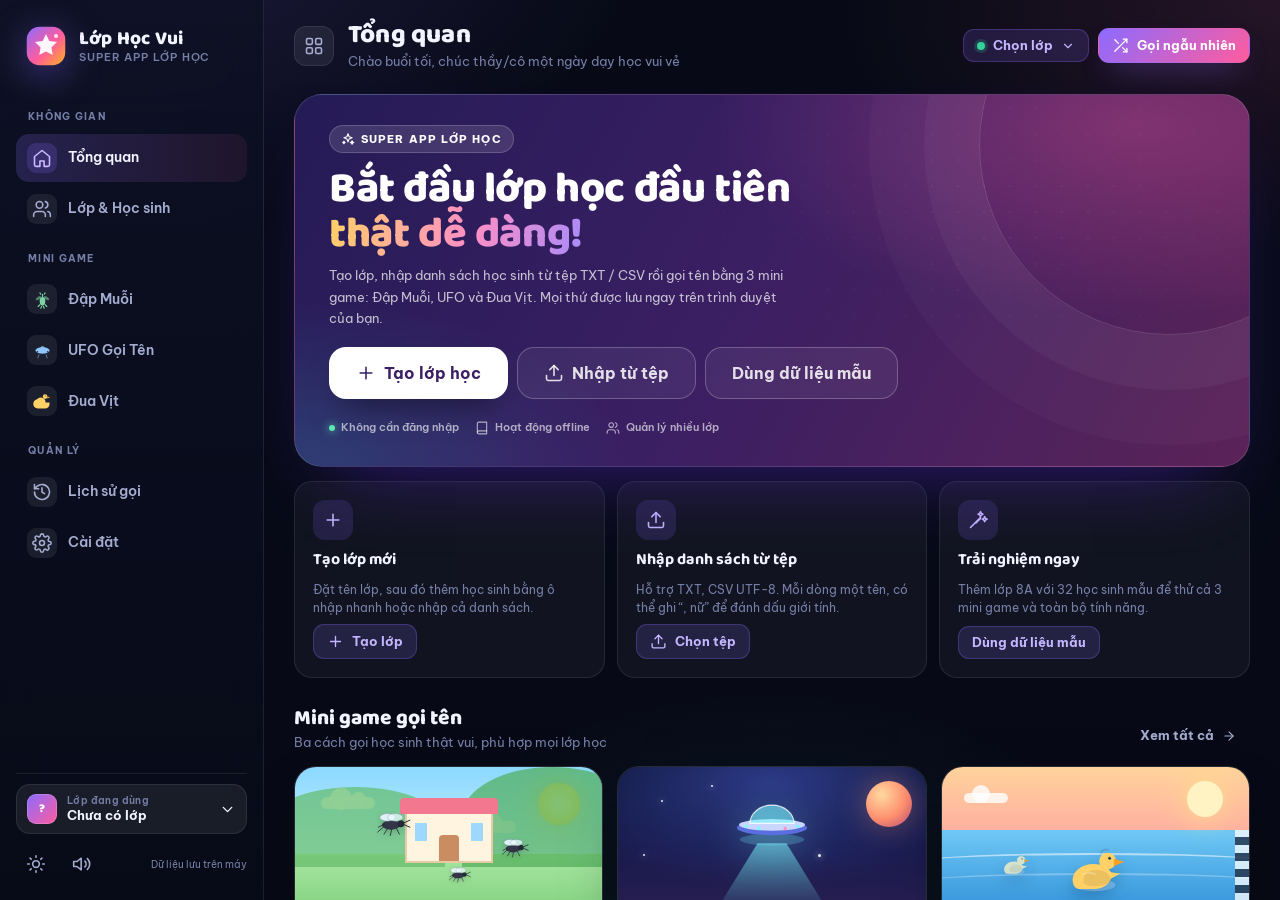
==== commit f0096cdb: "feat: Lop Hoc Vui - 3 mini game goi ten (dap muoi, UFO, dua vit) + quan ly lop/hoc sinh" ====
--- a/index.html
+++ b/index.html
@@ -1,983 +1,146 @@
 <!DOCTYPE html>
-<html lang="vi" data-theme="light">
+<html lang="vi" data-theme="dark">
 <head>
-    <meta charset="UTF-8">
-    <meta name="viewport" content="width=device-width, initial-scale=1.0">
-    <meta name="color-scheme" content="light dark">
-    <meta name="theme-color" content="#F3EEE6">
-
-    <title>Trang Đài Photo — In Ảnh Lấy Ngay Tại Cần Thơ</title>
-
-    <!-- SEO Meta Tags -->
-    <meta name="description" content="Tiệm in ảnh Trang Đài tại Cần Thơ. In ảnh 6×9, A6, A5, A4 sắc nét, cân màu chuẩn, lấy ngay trong ngày. Gửi ảnh qua Zalo 0368 223 623.">
-    <meta name="keywords" content="in anh can tho, in ảnh cần thơ, trang đài photo, in ảnh giá rẻ, in ảnh thẻ lấy liền, in ảnh lấy ngay, in ảnh album cần thơ">
-    <meta name="author" content="Trang Đài Photo">
-    <link rel="canonical" href="https://tdphoto.onrender.com/">
-
-    <!-- Open Graph Meta Tags -->
-    <meta property="og:title" content="Trang Đài Photo — In Ảnh Lấy Ngay Tại Cần Thơ">
-    <meta property="og:description" content="Từ ảnh trong điện thoại đến khung hình trên tay — in sắc nét, cân màu chuẩn, lấy ngay trong ngày tại Cần Thơ.">
-    <meta property="og:image" content="https://tdphoto.onrender.com/assets/images/opt/gallery-1-1600.webp">
-    <meta property="og:image:width" content="1600">
-    <meta property="og:image:height" content="2263">
-    <meta property="og:type" content="website">
-    <meta property="og:url" content="https://tdphoto.onrender.com/">
-    <meta property="og:locale" content="vi_VN">
-
-    <!-- Favicon -->
-    <link rel="icon" type="image/webp" href="assets/images/opt/logo-128.webp">
-    <link rel="apple-touch-icon" href="assets/images/opt/logo-256.webp">
-
-    <!-- Fonts -->
-    <link rel="preconnect" href="https://fonts.googleapis.com">
-    <link rel="preconnect" href="https://fonts.gstatic.com" crossorigin>
-    <link href="https://fonts.googleapis.com/css2?family=Be+Vietnam+Pro:wght@300;400;500;600;700&family=Playfair+Display:ital,wght@0,400..900;1,400..900&display=swap" rel="stylesheet">
-
-    <!-- Hero image preload -->
-    <link rel="preload" as="image" href="assets/images/opt/gallery-1-1600.webp" imagesrcset="assets/images/opt/gallery-1-480.webp 480w, assets/images/opt/gallery-1-960.webp 960w, assets/images/opt/gallery-1-1600.webp 1600w" imagesizes="(max-width: 900px) 70vw, 34vw">
-
-    <!-- Custom CSS -->
-    <link rel="stylesheet" href="assets/css/styles.css?v=4">
-
-    <!-- Set theme before paint to avoid a flash -->
-    <script>
-        (function () {
-            document.documentElement.classList.add('js');
-            try {
-                var saved = localStorage.getItem('td-theme');
-                if (saved === 'dark' || saved === 'light') {
-                    document.documentElement.setAttribute('data-theme', saved);
-                }
-            } catch (e) {}
-        })();
-    </script>
-
-    <!-- Structured data -->
-    <script type="application/ld+json">
-    {
-        "@context": "https://schema.org",
-        "@type": "LocalBusiness",
-        "name": "Trang Đài Photo",
-        "description": "Tiệm in ảnh sắc nét, cân màu chuẩn, lấy ngay trong ngày tại Cần Thơ.",
-        "image": "https://tdphoto.onrender.com/assets/images/opt/gallery-1-1600.webp",
-        "telephone": "+84368223623",
-        "priceRange": "1.500₫ - 22.000₫",
-        "address": {
-            "@type": "PostalAddress",
-            "addressLocality": "Cần Thơ",
-            "addressCountry": "VN"
-        },
-        "openingHours": "Mo-Su 08:00-21:00",
-        "sameAs": ["https://zalo.me/0368223623"]
-    }
-    </script>
+  <meta charset="UTF-8" />
+  <meta name="viewport" content="width=device-width, initial-scale=1.0, viewport-fit=cover" />
+  <meta name="description" content="Lớp Học Vui — Super App gọi học sinh trả bài với 3 mini game: Đập Muỗi, UFO và Đua Vịt. Quản lý lớp, danh sách học sinh và lịch sử gọi tên." />
+  <meta name="theme-color" content="#080b18" />
+  <title>Lớp Học Vui — Super App gọi học sinh trả bài</title>
+  <link rel="icon" href="assets/favicon.svg" type="image/svg+xml" />
+  <link rel="preconnect" href="https://fonts.googleapis.com" />
+  <link rel="preconnect" href="https://fonts.gstatic.com" crossorigin />
+  <link href="https://fonts.googleapis.com/css2?family=Baloo+2:wght@500;600;700;800&family=Be+Vietnam+Pro:wght@400;500;600;700;800&display=swap" rel="stylesheet" />
+  <link rel="stylesheet" href="assets/styles.css?v=20261119a" />
+  <link rel="stylesheet" href="assets/views.css?v=20261119a" />
+  <link rel="stylesheet" href="assets/games.css?v=20261119a" />
 </head>
 <body>
+  <!-- ================= ICON SPRITE ================= -->
+  <svg class="sprite" aria-hidden="true" xmlns="http://www.w3.org/2000/svg">
+    <symbol id="i-home" viewBox="0 0 24 24"><path d="m3 10.2 9-7.2 9 7.2V20a2 2 0 0 1-2 2h-4.5v-6.5h-5V22H5a2 2 0 0 1-2-2z"/></symbol>
+    <symbol id="i-users" viewBox="0 0 24 24"><path d="M16 21v-2a4 4 0 0 0-4-4H6a4 4 0 0 0-4 4v2"/><circle cx="9" cy="7" r="4"/><path d="M22 21v-2a4 4 0 0 0-3-3.87"/><path d="M16 3.13a4 4 0 0 1 0 7.75"/></symbol>
+    <symbol id="i-user" viewBox="0 0 24 24"><path d="M19 21v-2a4 4 0 0 0-4-4H9a4 4 0 0 0-4 4v2"/><circle cx="12" cy="7" r="4"/></symbol>
+    <symbol id="i-history" viewBox="0 0 24 24"><path d="M3 12a9 9 0 1 0 3-6.7L3 8"/><path d="M3 3v5h5"/><path d="M12 7v5l3 2"/></symbol>
+    <symbol id="i-settings" viewBox="0 0 24 24"><circle cx="12" cy="12" r="3"/><path d="M19.4 15a1.7 1.7 0 0 0 .34 1.87l.06.06a2 2 0 1 1-2.83 2.83l-.06-.06a1.7 1.7 0 0 0-1.87-.34 1.7 1.7 0 0 0-1.03 1.56V21a2 2 0 1 1-4 0v-.09a1.7 1.7 0 0 0-1.11-1.56 1.7 1.7 0 0 0-1.87.34l-.06.06a2 2 0 1 1-2.83-2.83l.06-.06A1.7 1.7 0 0 0 4.6 15a1.7 1.7 0 0 0-1.56-1.03H3a2 2 0 1 1 0-4h.09A1.7 1.7 0 0 0 4.65 8.9a1.7 1.7 0 0 0-.34-1.87l-.06-.06a2 2 0 1 1 2.83-2.83l.06.06A1.7 1.7 0 0 0 9 4.54a1.7 1.7 0 0 0 1.03-1.56V3a2 2 0 1 1 4 0v.09A1.7 1.7 0 0 0 15.1 4.65a1.7 1.7 0 0 0 1.87-.34l.06-.06a2 2 0 1 1 2.83 2.83l-.06.06A1.7 1.7 0 0 0 19.46 9v.09A1.7 1.7 0 0 0 21 10.12H21a2 2 0 1 1 0 4h-.09a1.7 1.7 0 0 0-1.51 1.03z"/></symbol>
+    <symbol id="i-plus" viewBox="0 0 24 24"><path d="M12 5v14M5 12h14"/></symbol>
+    <symbol id="i-search" viewBox="0 0 24 24"><circle cx="11" cy="11" r="7"/><path d="m20 20-3.5-3.5"/></symbol>
+    <symbol id="i-upload" viewBox="0 0 24 24"><path d="M21 15v4a2 2 0 0 1-2 2H5a2 2 0 0 1-2-2v-4"/><path d="m17 8-5-5-5 5"/><path d="M12 3v12"/></symbol>
+    <symbol id="i-download" viewBox="0 0 24 24"><path d="M21 15v4a2 2 0 0 1-2 2H5a2 2 0 0 1-2-2v-4"/><path d="m7 10 5 5 5-5"/><path d="M12 15V3"/></symbol>
+    <symbol id="i-trash" viewBox="0 0 24 24"><path d="M3 6h18"/><path d="M19 6v14a2 2 0 0 1-2 2H7a2 2 0 0 1-2-2V6"/><path d="M8 6V4a2 2 0 0 1 2-2h4a2 2 0 0 1 2 2v2"/><path d="M10 11v6M14 11v6"/></symbol>
+    <symbol id="i-edit" viewBox="0 0 24 24"><path d="M12 20h9"/><path d="M16.5 3.5a2.1 2.1 0 0 1 3 3L7 19l-4 1 1-4z"/></symbol>
+    <symbol id="i-check" viewBox="0 0 24 24"><path d="m20 6-11 11-5-5"/></symbol>
+    <symbol id="i-x" viewBox="0 0 24 24"><path d="M18 6 6 18M6 6l12 12"/></symbol>
+    <symbol id="i-chevron-down" viewBox="0 0 24 24"><path d="m6 9 6 6 6-6"/></symbol>
+    <symbol id="i-chevron-right" viewBox="0 0 24 24"><path d="m9 6 6 6-6 6"/></symbol>
+    <symbol id="i-arrow-left" viewBox="0 0 24 24"><path d="M19 12H5"/><path d="m12 19-7-7 7-7"/></symbol>
+    <symbol id="i-arrow-right" viewBox="0 0 24 24"><path d="M5 12h14"/><path d="m12 5 7 7-7 7"/></symbol>
+    <symbol id="i-play" viewBox="0 0 24 24"><path d="M7 4.5v15l13-7.5z" fill="currentColor" stroke="none"/></symbol>
+    <symbol id="i-more" viewBox="0 0 24 24"><circle cx="5" cy="12" r="1.4"/><circle cx="12" cy="12" r="1.4"/><circle cx="19" cy="12" r="1.4"/></symbol>
+    <symbol id="i-volume" viewBox="0 0 24 24"><path d="M11 5 6 9H2v6h4l5 4z"/><path d="M15.5 8.5a5 5 0 0 1 0 7"/><path d="M18.5 5.5a9 9 0 0 1 0 13"/></symbol>
+    <symbol id="i-volume-off" viewBox="0 0 24 24"><path d="M11 5 6 9H2v6h4l5 4z"/><path d="m16 9 6 6M22 9l-6 6"/></symbol>
+    <symbol id="i-moon" viewBox="0 0 24 24"><path d="M21 12.8A9 9 0 1 1 11.2 3a7 7 0 0 0 9.8 9.8z"/></symbol>
+    <symbol id="i-sun" viewBox="0 0 24 24"><circle cx="12" cy="12" r="4"/><path d="M12 2v2M12 20v2M4.9 4.9l1.4 1.4M17.7 17.7l1.4 1.4M2 12h2M20 12h2M4.9 19.1l1.4-1.4M17.7 6.3l1.4-1.4"/></symbol>
+    <symbol id="i-expand" viewBox="0 0 24 24"><path d="M8 3H3v5M16 3h5v5M21 16v5h-5M3 16v5h5"/></symbol>
+    <symbol id="i-reset" viewBox="0 0 24 24"><path d="M3 12a9 9 0 1 0 3-6.7L3 8"/><path d="M3 3v5h5"/></symbol>
+    <symbol id="i-trophy" viewBox="0 0 24 24"><path d="M8 21h8M12 17v4"/><path d="M7 4h10v5a5 5 0 0 1-10 0z"/><path d="M17 5h3v2a4 4 0 0 1-4 4M7 5H4v2a4 4 0 0 0 4 4"/></symbol>
+    <symbol id="i-clock" viewBox="0 0 24 24"><circle cx="12" cy="12" r="9"/><path d="M12 7v5l3 2"/></symbol>
+    <symbol id="i-calendar" viewBox="0 0 24 24"><rect x="3" y="5" width="18" height="16" rx="2"/><path d="M16 3v4M8 3v4M3 11h18"/></symbol>
+    <symbol id="i-shuffle" viewBox="0 0 24 24"><path d="M16 3h5v5"/><path d="M4 20 21 3"/><path d="M21 16v5h-5"/><path d="m15 15 6 6"/><path d="M4 4l5 5"/></symbol>
+    <symbol id="i-file" viewBox="0 0 24 24"><path d="M14 2H6a2 2 0 0 0-2 2v16a2 2 0 0 0 2 2h12a2 2 0 0 0 2-2V8z"/><path d="M14 2v6h6"/><path d="M8 13h8M8 17h5"/></symbol>
+    <symbol id="i-grid" viewBox="0 0 24 24"><rect x="3" y="3" width="7" height="7" rx="1.5"/><rect x="14" y="3" width="7" height="7" rx="1.5"/><rect x="3" y="14" width="7" height="7" rx="1.5"/><rect x="14" y="14" width="7" height="7" rx="1.5"/></symbol>
+    <symbol id="i-gamepad" viewBox="0 0 24 24"><path d="M6 11h4M8 9v4"/><circle cx="16" cy="10" r="1"/><circle cx="18.5" cy="13" r="1"/><path d="M17.3 6.5H6.7a4.7 4.7 0 0 0-4.6 5.6l.7 4.2A2.8 2.8 0 0 0 7 18l1.4-1.5h7.2L17 18a2.8 2.8 0 0 0 4.2-1.7l.7-4.2a4.7 4.7 0 0 0-4.6-5.6z"/></symbol>
+    <symbol id="i-star" viewBox="0 0 24 24"><path d="m12 2.8 2.9 5.9 6.5.9-4.7 4.6 1.1 6.4-5.8-3-5.8 3 1.1-6.4L2.6 9.6l6.5-.9z"/></symbol>
+    <symbol id="i-sparkles" viewBox="0 0 24 24"><path d="M12 3l1.9 5.1L19 10l-5.1 1.9L12 17l-1.9-5.1L5 10l5.1-1.9z"/><path d="M19 15l.9 2.1L22 18l-2.1.9L19 21l-.9-2.1L16 18l2.1-.9z"/><path d="M5 16l.7 1.3L7 18l-1.3.7L5 20l-.7-1.3L3 18l1.3-.7z"/></symbol>
+    <symbol id="i-wand" viewBox="0 0 24 24"><path d="m3 21 12-12"/><path d="m14 4 1-2 1 2 2 1-2 1-1 2-1-2-2-1z"/><path d="m19 10 1-2 1 2 2 1-2 1-1 2-1-2-2-1z"/><path d="M15 10l-5.5 5.5"/></symbol>
+    <symbol id="i-user-x" viewBox="0 0 24 24"><path d="M19 21v-2a4 4 0 0 0-4-4H7a4 4 0 0 0-4 4v2"/><circle cx="11" cy="7" r="4"/><path d="m17 9 5 5M22 9l-5 5"/></symbol>
+    <symbol id="i-copy" viewBox="0 0 24 24"><rect x="9" y="9" width="12" height="12" rx="2"/><path d="M5 15H4a2 2 0 0 1-2-2V4a2 2 0 0 1 2-2h9a2 2 0 0 1 2 2v1"/></symbol>
+    <symbol id="i-book" viewBox="0 0 24 24"><path d="M4 19.5A2.5 2.5 0 0 1 6.5 17H20"/><path d="M6.5 2H20v20H6.5A2.5 2.5 0 0 1 4 19.5v-15A2.5 2.5 0 0 1 6.5 2z"/></symbol>
+  </svg>
 
-    <a class="skip-link" href="#main">Bỏ qua điều hướng</a>
+  <div class="app" id="app">
+    <!-- ================= SIDEBAR ================= -->
+    <aside class="sidebar" id="sidebar">
+      <a class="brand" href="#/dashboard" aria-label="Lớp Học Vui">
+        <span class="brand-mark">
+          <svg viewBox="0 0 48 48" aria-hidden="true">
+            <defs>
+              <linearGradient id="brandGrad" x1="0" y1="0" x2="1" y2="1">
+                <stop offset="0" stop-color="#8b6bff"/><stop offset=".55" stop-color="#ff5c9d"/><stop offset="1" stop-color="#ffb020"/>
+              </linearGradient>
+            </defs>
+            <rect x="3" y="3" width="42" height="42" rx="14" fill="url(#brandGrad)"/>
+            <path d="m24 11 3.6 7.5 8.4 1.2-6.1 5.9 1.5 8.3-7.4-4-7.4 4 1.5-8.3-6.1-5.9 8.4-1.2z" fill="#fff" opacity=".95"/>
+            <circle cx="35" cy="13" r="2.2" fill="#fff" opacity=".85"/>
+          </svg>
+        </span>
+        <span class="brand-text">
+          <strong>Lớp Học Vui</strong>
+          <small>Super App lớp học</small>
+        </span>
+      </a>
 
-    <!-- Inline icon sprite -->
-    <svg class="svg-sprite" xmlns="http://www.w3.org/2000/svg" aria-hidden="true">
-        <symbol id="i-arrow" viewBox="0 0 24 24"><path d="M4 12h15"/><path d="m13 6 6 6-6 6"/></symbol>
-        <symbol id="i-arrow-up-right" viewBox="0 0 24 24"><path d="M7 17 17 7"/><path d="M8 7h9v9"/></symbol>
-        <symbol id="i-arrow-down" viewBox="0 0 24 24"><path d="M12 4v15"/><path d="m6 13 6 6 6-6"/></symbol>
-        <symbol id="i-star" viewBox="0 0 24 24"><path d="m12 3 2.7 5.7 6.3.9-4.6 4.4 1.1 6.2-5.5-3-5.5 3 1.1-6.2L3 9.6l6.3-.9L12 3Z"/></symbol>
-        <symbol id="i-check" viewBox="0 0 24 24"><path d="m5 12.5 4.5 4.5L19 7"/></symbol>
-        <symbol id="i-chat" viewBox="0 0 24 24"><path d="M21 11.5a8.4 8.4 0 0 1-9 8.4 9.7 9.7 0 0 1-3.5-.7L3 21l1.6-4.5A8.4 8.4 0 1 1 21 11.5Z"/><path d="M8.5 11.5h.01M12 11.5h.01M15.5 11.5h.01"/></symbol>
-        <symbol id="i-phone" viewBox="0 0 24 24"><path d="M6.5 3h3l1.5 4-2 1.5a13 13 0 0 0 5.5 5.5l1.5-2 4 1.5v3a2 2 0 0 1-2.2 2A16.5 16.5 0 0 1 4.5 5.2 2 2 0 0 1 6.5 3Z"/></symbol>
-        <symbol id="i-pin" viewBox="0 0 24 24"><path d="M20 10c0 5.5-8 11-8 11S4 15.5 4 10a8 8 0 1 1 16 0Z"/><circle cx="12" cy="10" r="2.6"/></symbol>
-        <symbol id="i-clock" viewBox="0 0 24 24"><circle cx="12" cy="12" r="8.5"/><path d="M12 7.5V12l3 2"/></symbol>
-        <symbol id="i-sun" viewBox="0 0 24 24"><circle cx="12" cy="12" r="4"/><path d="M12 2.5v2M12 19.5v2M4.6 4.6l1.4 1.4M18 18l1.4 1.4M2.5 12h2M19.5 12h2M4.6 19.4 6 18M18 6l1.4-1.4"/></symbol>
-        <symbol id="i-moon" viewBox="0 0 24 24"><path d="M20 15.2A8.5 8.5 0 0 1 8.8 4a8.5 8.5 0 1 0 11.2 11.2Z"/></symbol>
-        <symbol id="i-close" viewBox="0 0 24 24"><path d="m6 6 12 12M18 6 6 18"/></symbol>
-        <symbol id="i-menu" viewBox="0 0 24 24"><path d="M3 7h18M3 12h18M3 17h18"/></symbol>
-        <symbol id="i-magnet" viewBox="0 0 24 24"><path d="M5 4v8a7 7 0 0 0 14 0V4h-4v8a3 3 0 0 1-6 0V4H5Z"/><path d="M5 8h4M15 8h4"/></symbol>
-        <symbol id="i-print" viewBox="0 0 24 24"><path d="M7 9V4h10v5"/><path d="M7 17H5a2 2 0 0 1-2-2v-4a2 2 0 0 1 2-2h14a2 2 0 0 1 2 2v4a2 2 0 0 1-2 2h-2"/><path d="M7 14h10v6H7z"/></symbol>
-        <symbol id="i-id" viewBox="0 0 24 24"><rect x="3" y="5" width="18" height="14" rx="2"/><circle cx="8.5" cy="11" r="2"/><path d="M5.5 16c.4-1.4 1.6-2.2 3-2.2s2.6.8 3 2.2M14 10h4M14 13h3"/></symbol>
-        <symbol id="i-spark" viewBox="0 0 24 24"><path d="M12 2.5c.7 5.5 4 8.8 9.5 9.5-5.5.7-8.8 4-9.5 9.5-.7-5.5-4-8.8-9.5-9.5 5.5-.7 8.8-4 9.5-9.5Z"/></symbol>
-        <symbol id="i-camera" viewBox="0 0 24 24"><path d="M4 8h3l1.5-2h7L17 8h3a1 1 0 0 1 1 1v9a1 1 0 0 1-1 1H4a1 1 0 0 1-1-1V9a1 1 0 0 1 1-1Z"/><circle cx="12" cy="13" r="3.5"/></symbol>
-        <symbol id="i-chevron-left" viewBox="0 0 24 24"><path d="m14 6-6 6 6 6"/></symbol>
-        <symbol id="i-chevron-right" viewBox="0 0 24 24"><path d="m10 6 6 6-6 6"/></symbol>
-        <symbol id="i-play" viewBox="0 0 24 24"><path d="M8 5.5v13l11-6.5z"/></symbol>
-        <symbol id="i-pause" viewBox="0 0 24 24"><path d="M9 5v14M15 5v14"/></symbol>
-    </svg>
+      <nav class="nav" aria-label="Điều hướng chính">
+        <p class="nav-label">Không gian</p>
+        <a class="nav-item" href="#/dashboard" data-route="dashboard"><span class="nav-ico"><svg class="icon"><use href="#i-home"/></svg></span><span>Tổng quan</span></a>
+        <a class="nav-item" href="#/classes" data-route="classes"><span class="nav-ico"><svg class="icon"><use href="#i-users"/></svg></span><span>Lớp &amp; Học sinh</span></a>
+        <p class="nav-label">Mini game</p>
+        <a class="nav-item" href="#/mosquito" data-route="mosquito"><span class="nav-ico game-ico mq"><svg viewBox="0 0 24 24"><ellipse cx="12" cy="14" rx="3.2" ry="5" fill="currentColor"/><ellipse cx="7.4" cy="10.5" rx="3.4" ry="1.7" transform="rotate(-30 7.4 10.5)" fill="currentColor" opacity=".55"/><ellipse cx="16.6" cy="10.5" rx="3.4" ry="1.7" transform="rotate(30 16.6 10.5)" fill="currentColor" opacity=".55"/><path d="M12 9V6M10 6l-1-1.5M14 6l1-1.5M9 18l-2 2M15 18l2 2M11 20l-1 2M13 20l1 2" stroke="currentColor" stroke-width="1.3" fill="none" stroke-linecap="round"/></svg></span><span>Đập Muỗi</span></a>
+        <a class="nav-item" href="#/ufo" data-route="ufo"><span class="nav-ico game-ico ufo"><svg viewBox="0 0 24 24"><path d="M4 12c0-2 3.6-3.6 8-3.6s8 1.6 8 3.6-3.6 3.6-8 3.6-8-1.6-8-3.6z" fill="currentColor"/><path d="M9 12c0-3 1.3-5.2 3-5.2s3 2.2 3 5.2" fill="currentColor" opacity=".7"/><circle cx="6" cy="13.4" r=".8" fill="#0b1020"/><circle cx="18" cy="13.4" r=".8" fill="#0b1020"/><path d="M8 16.5 6.5 21M16 16.5 17.5 21" stroke="currentColor" stroke-width="1.2" opacity=".5"/></svg></span><span>UFO Gọi Tên</span></a>
+        <a class="nav-item" href="#/duck" data-route="duck"><span class="nav-ico game-ico duck"><svg viewBox="0 0 24 24"><path d="M8 20h7a5 5 0 0 0 5-5v-2h-4.5a5.5 5.5 0 0 0-9.8-3.5A4.5 4.5 0 0 0 8 20z" fill="currentColor"/><circle cx="15" cy="6.4" r="2.6" fill="currentColor"/><path d="m17.4 6.2 3.4 1-3.3 1.4z" fill="#ffb020"/><circle cx="15.8" cy="5.7" r=".55" fill="#0b1020"/></svg></span><span>Đua Vịt</span></a>
+        <p class="nav-label">Quản lý</p>
+        <a class="nav-item" href="#/history" data-route="history"><span class="nav-ico"><svg class="icon"><use href="#i-history"/></svg></span><span>Lịch sử gọi</span></a>
+        <a class="nav-item" href="#/settings" data-route="settings"><span class="nav-ico"><svg class="icon"><use href="#i-settings"/></svg></span><span>Cài đặt</span></a>
+      </nav>
 
-    <div class="grain" aria-hidden="true"></div>
-    <div class="scroll-progress" aria-hidden="true"><span></span></div>
-    <div class="cursor" aria-hidden="true">
-        <span class="cursor-dot"></span>
-        <span class="cursor-ring"><span class="cursor-label">Xem</span></span>
+      <div class="sidebar-foot">
+        <button class="class-chip" id="sidebarClassChip" type="button">
+          <span class="avatar sm" id="chipAvatar">?</span>
+          <span class="chip-copy"><small>Lớp đang dùng</small><strong id="chipClassName">Chưa có lớp</strong></span>
+          <svg class="icon sm"><use href="#i-chevron-down"/></svg>
+        </button>
+        <div class="side-mini-row">
+          <button class="icon-btn ghost" id="themeBtn" type="button" title="Đổi giao diện" aria-label="Đổi giao diện"><svg class="icon"><use href="#i-moon"/></svg></button>
+          <button class="icon-btn ghost" id="soundBtn" type="button" title="Bật/tắt âm thanh" aria-label="Bật/tắt âm thanh"><svg class="icon"><use href="#i-volume"/></svg></button>
+          <span class="mini-note">Dữ liệu lưu trên máy</span>
+        </div>
+      </div>
+    </aside>
+
+    <!-- ================= MAIN ================= -->
+    <div class="main">
+      <header class="topbar" id="topbar">
+        <button class="icon-btn menu-btn" id="menuBtn" type="button" aria-label="Mở menu"><svg class="icon"><use href="#i-grid"/></svg></button>
+        <div class="page-heading">
+          <h1 id="pageTitle">Tổng quan</h1>
+          <p id="pageSub">Chào mừng đến với lớp học vui vẻ</p>
+        </div>
+        <div class="top-actions">
+          <button class="btn soft sm class-switch" id="topClassSwitch" type="button">
+            <span class="dot-dot"></span><span id="topClassLabel">Chọn lớp</span><svg class="icon xs"><use href="#i-chevron-down"/></svg>
+          </button>
+          <button class="btn primary sm quick-pick" id="quickPickBtn" type="button"><svg class="icon sm"><use href="#i-shuffle"/></svg><span>Gọi ngẫu nhiên</span></button>
+        </div>
+      </header>
+
+      <main class="view" id="view" tabindex="-1"></main>
+
+      <nav class="bottom-nav" aria-label="Điều hướng di động">
+        <a href="#/dashboard" data-route="dashboard"><svg class="icon"><use href="#i-home"/></svg><span>Tổng quan</span></a>
+        <a href="#/classes" data-route="classes"><svg class="icon"><use href="#i-users"/></svg><span>Lớp</span></a>
+        <a href="#/play" data-route="play" class="bottom-play"><span><svg class="icon"><use href="#i-gamepad"/></svg></span><span>Chơi</span></a>
+        <a href="#/history" data-route="history"><svg class="icon"><use href="#i-history"/></svg><span>Lịch sử</span></a>
+        <a href="#/settings" data-route="settings"><svg class="icon"><use href="#i-settings"/></svg><span>Cài đặt</span></a>
+      </nav>
     </div>
+  </div>
 
-    <!-- Header -->
-    <header class="site-header header" id="top">
-        <div class="shell header-inner header-container">
-            <a class="brand" href="#top" aria-label="Trang Đài Photo — về đầu trang">
-                <img src="assets/images/opt/logo-128.webp" width="128" height="128" alt="Logo Trang Đài Photo" class="brand-mark">
-                <span class="brand-copy">
-                    <strong>Trang Đài</strong>
-                    <em>Photo · Cần Thơ</em>
-                </span>
-            </a>
+  <div id="modalRoot"></div>
+  <div class="toast-root" id="toastRoot" aria-live="polite"></div>
+  <input type="file" id="fileInput" accept=".txt,.csv,.json,text/plain,text/csv,application/json" hidden />
 
-            <nav class="primary-nav" aria-label="Điều hướng chính">
-                <a href="#works">Tác phẩm</a>
-                <a href="#album">Album 3D</a>
-                <a href="#pricing">Bảng giá</a>
-                <a href="#process">Quy trình</a>
-                <a href="#why">Cam kết</a>
-                <a href="#contact">Liên hệ</a>
-            </nav>
-
-            <div class="header-tools">
-                <button class="theme-toggle" type="button" aria-label="Chuyển giao diện sáng/tối" aria-pressed="false">
-                    <svg class="icon" aria-hidden="true"><use href="#i-moon"></use></svg>
-                </button>
-                <a class="btn btn-primary btn-sm header-cta magnetic" href="https://zalo.me/0368223623" target="_blank" rel="noopener noreferrer" data-cursor="link">
-                    Gửi ảnh
-                    <svg class="icon icon-arrow" aria-hidden="true"><use href="#i-arrow-up-right"></use></svg>
-                </a>
-                <button class="menu-toggle" type="button" aria-label="Mở menu" aria-controls="mobile-menu" aria-expanded="false">
-                    <span></span><span></span>
-                </button>
-            </div>
-        </div>
-    </header>
-
-    <!-- Full-screen mobile menu -->
-    <div class="mobile-drawer" id="mobile-menu" aria-hidden="true" inert>
-        <div class="mobile-drawer-top shell">
-            <span class="menu-kicker">Trang Đài Photo · Cần Thơ</span>
-            <button class="drawer-close" type="button" aria-label="Đóng menu">
-                <svg class="icon" aria-hidden="true"><use href="#i-close"></use></svg>
-            </button>
-        </div>
-        <nav class="drawer-nav shell" aria-label="Menu di động">
-            <a class="drawer-link" href="#works"><span>01</span> Tác phẩm <svg class="icon" aria-hidden="true"><use href="#i-arrow-up-right"></use></svg></a>
-            <a class="drawer-link" href="#album"><span>02</span> Album 3D <svg class="icon" aria-hidden="true"><use href="#i-arrow-up-right"></use></svg></a>
-            <a class="drawer-link" href="#pricing"><span>03</span> Bảng giá <svg class="icon" aria-hidden="true"><use href="#i-arrow-up-right"></use></svg></a>
-            <a class="drawer-link" href="#process"><span>04</span> Quy trình <svg class="icon" aria-hidden="true"><use href="#i-arrow-up-right"></use></svg></a>
-            <a class="drawer-link" href="#why"><span>05</span> Cam kết <svg class="icon" aria-hidden="true"><use href="#i-arrow-up-right"></use></svg></a>
-            <a class="drawer-link" href="#contact"><span>06</span> Liên hệ <svg class="icon" aria-hidden="true"><use href="#i-arrow-up-right"></use></svg></a>
-        </nav>
-        <div class="mobile-drawer-foot shell">
-            <a class="btn btn-primary btn-lg" href="https://zalo.me/0368223623" target="_blank" rel="noopener noreferrer">
-                <svg class="icon" aria-hidden="true"><use href="#i-chat"></use></svg> Gửi ảnh qua Zalo
-            </a>
-            <div class="drawer-contact-info">
-                <a href="tel:0368223623"><svg class="icon" aria-hidden="true"><use href="#i-phone"></use></svg> 0368 223 623</a>
-                <span><svg class="icon" aria-hidden="true"><use href="#i-pin"></use></svg> Cần Thơ · 08:00 — 21:00</span>
-            </div>
-        </div>
-    </div>
-
-    <main id="main">
-
-        <!-- Hero -->
-        <section class="hero" id="home">
-            <div class="hero-decor" aria-hidden="true">
-                <canvas class="webgl hero-canvas" data-webgl="silk"></canvas>
-                <span class="hero-ghost">photo</span>
-                <span class="hero-glow"></span>
-            </div>
-
-            <div class="shell hero-grid">
-                <div class="hero-content hero-copy">
-                    <p class="eyebrow hero-eyebrow"><span class="eyebrow-dot"></span> Tiệm in ảnh · Cần Thơ</p>
-                    <h1 class="hero-title">
-                        <span class="line"><span>Kỷ niệm của bạn,</span></span>
-                        <span class="line"><span>được in <em>thật đẹp.</em></span></span>
-                    </h1>
-                    <p class="hero-lede">Từ ảnh trong điện thoại đến khung hình trên tay — in sắc nét, cân màu chuẩn, lấy ngay trong ngày tại Cần Thơ.</p>
-
-                    <div class="hero-actions">
-                        <a class="btn btn-primary btn-lg magnetic" href="https://zalo.me/0368223623" target="_blank" rel="noopener noreferrer" data-cursor="link">
-                            <svg class="icon" aria-hidden="true"><use href="#i-chat"></use></svg>
-                            Gửi ảnh qua Zalo
-                            <svg class="icon icon-arrow" aria-hidden="true"><use href="#i-arrow-up-right"></use></svg>
-                        </a>
-                        <a class="btn btn-ghost btn-lg" href="#pricing">
-                            Xem bảng giá
-                            <svg class="icon" aria-hidden="true"><use href="#i-arrow-down"></use></svg>
-                        </a>
-                    </div>
-
-                    <div class="hero-proof">
-                        <span class="proof-stars" aria-label="Đánh giá 5 trên 5 sao">
-                            <svg class="icon icon-fill" aria-hidden="true"><use href="#i-star"></use></svg>
-                            <svg class="icon icon-fill" aria-hidden="true"><use href="#i-star"></use></svg>
-                            <svg class="icon icon-fill" aria-hidden="true"><use href="#i-star"></use></svg>
-                            <svg class="icon icon-fill" aria-hidden="true"><use href="#i-star"></use></svg>
-                            <svg class="icon icon-fill" aria-hidden="true"><use href="#i-star"></use></svg>
-                        </span>
-                        <p><strong>2.000+</strong> khách hàng đã tin tưởng</p>
-                    </div>
-                </div>
-
-                <div class="hero-visual" aria-label="Một vài bức ảnh đã in tại Trang Đài Photo">
-                    <figure class="hero-photo hero-photo--main" data-depth="9" style="--rot:-2.5deg">
-                        <img src="assets/images/opt/gallery-1-960.webp"
-                             srcset="assets/images/opt/gallery-1-480.webp 480w, assets/images/opt/gallery-1-960.webp 960w, assets/images/opt/gallery-1-1600.webp 1600w"
-                             sizes="(max-width: 900px) 70vw, 34vw"
-                             width="1810" height="2560" alt="Chân dung cô gái trẻ trong nắng sớm" fetchpriority="high" decoding="async">
-                        <figcaption><span>Chân dung</span><span>10 × 15</span></figcaption>
-                    </figure>
-
-                    <figure class="hero-photo hero-photo--top" data-depth="20" style="--rot:3deg">
-                        <img src="assets/images/opt/gallery-6-960.webp"
-                             srcset="assets/images/opt/gallery-6-480.webp 480w, assets/images/opt/gallery-6-960.webp 960w, assets/images/opt/gallery-6-1600.webp 1600w"
-                             sizes="(max-width: 900px) 55vw, 26vw"
-                             width="2568" height="1926" alt="Cô gái đứng trước biển xanh" loading="lazy" decoding="async">
-                        <figcaption><span>Biển</span><span>A4</span></figcaption>
-                    </figure>
-
-                    <figure class="hero-photo hero-photo--bottom" data-depth="14" style="--rot:4deg">
-                        <img src="assets/images/opt/gallery-9-960.webp"
-                             srcset="assets/images/opt/gallery-9-480.webp 480w, assets/images/opt/gallery-9-960.webp 960w, assets/images/opt/gallery-9-1600.webp 1600w"
-                             sizes="(max-width: 900px) 50vw, 24vw"
-                             width="1920" height="2560" alt="Cô gái giang tay trước hồ nước xanh" loading="lazy" decoding="async">
-                        <figcaption><span>Du lịch</span><span>A5</span></figcaption>
-                    </figure>
-
-                    <div class="price-sticker">
-                        <span>từ</span>
-                        <strong>1.500<span>₫</span></strong>
-                        <span>/ ảnh</span>
-                    </div>
-
-                    <div class="spin-badge" aria-hidden="true">
-                        <svg viewBox="0 0 120 120">
-                            <defs>
-                                <path id="badge-circle" d="M60,60 m-43,0 a43,43 0 1,1 86,0 a43,43 0 1,1 -86,0"></path>
-                            </defs>
-                            <text><textPath href="#badge-circle" startOffset="0%">IN ẢNH LẤY NGAY · CẦN THƠ · TRANG ĐÀI · </textPath></text>
-                        </svg>
-                        <span class="spin-center"><svg class="icon icon-fill" aria-hidden="true"><use href="#i-spark"></use></svg></span>
-                    </div>
-                </div>
-            </div>
-
-            <div class="hero-rail shell" aria-hidden="true">
-                <span>In trong ngày</span>
-                <span class="rail-dot"></span>
-                <span>Cân màu chuẩn</span>
-                <span class="rail-dot"></span>
-                <span>Giao tận nơi</span>
-                <span class="rail-dot"></span>
-                <span>08:00 — 21:00</span>
-            </div>
-        </section>
-
-        <!-- Marquee -->
-        <div class="marquee" aria-hidden="true">
-            <div class="marquee-track">
-                <div class="marquee-group">
-                    <span>In ảnh lấy ngay</span><svg class="icon icon-fill"><use href="#i-spark"></use></svg>
-                    <span>Ảnh thẻ</span><svg class="icon icon-fill"><use href="#i-spark"></use></svg>
-                    <span>Album</span><svg class="icon icon-fill"><use href="#i-spark"></use></svg>
-                    <span>Ảnh nam châm</span><svg class="icon icon-fill"><use href="#i-spark"></use></svg>
-                    <span>In tài liệu màu</span><svg class="icon icon-fill"><use href="#i-spark"></use></svg>
-                </div>
-                <div class="marquee-group">
-                    <span>In ảnh lấy ngay</span><svg class="icon icon-fill"><use href="#i-spark"></use></svg>
-                    <span>Ảnh thẻ</span><svg class="icon icon-fill"><use href="#i-spark"></use></svg>
-                    <span>Album</span><svg class="icon icon-fill"><use href="#i-spark"></use></svg>
-                    <span>Ảnh nam châm</span><svg class="icon icon-fill"><use href="#i-spark"></use></svg>
-                    <span>In tài liệu màu</span><svg class="icon icon-fill"><use href="#i-spark"></use></svg>
-                </div>
-            </div>
-        </div>
-
-        <!-- Intro -->
-        <section class="intro section" id="about">
-            <div class="shell">
-                <div class="intro-head">
-                    <p class="eyebrow" data-reveal>01 · Về Trang Đài</p>
-                    <h2 class="section-title" data-reveal>Kỷ niệm đẹp nhất <em>nên được chạm vào.</em></h2>
-                </div>
-
-                <div class="intro-grid">
-                    <p class="intro-lead" data-reveal>Chúng tôi tin rằng một bức ảnh đẹp không nên chỉ nằm trong điện thoại. Nó nên được in ra, treo lên và nhìn ngắm mỗi ngày.</p>
-                    <div class="intro-side" data-reveal>
-                        <p>Trang Đài Photo là tiệm in ảnh nhỏ tại Cần Thơ, chuyên in ảnh gia đình, ảnh du lịch, ảnh thẻ và album kỷ niệm. Mỗi tấm ảnh đều được cân màu, kiểm tra độ nét trước khi in.</p>
-                        <a class="text-link" href="#works">Xem những tác phẩm đã in <svg class="icon" aria-hidden="true"><use href="#i-arrow"></use></svg></a>
-                    </div>
-                </div>
-
-                <dl class="stats" data-reveal>
-                    <div class="stat">
-                        <dt class="stat-label">Ảnh đã in</dt>
-                        <dd class="stat-num" data-count="10000" data-suffix="+">0</dd>
-                    </div>
-                    <div class="stat">
-                        <dt class="stat-label">Khách hàng</dt>
-                        <dd class="stat-num" data-count="2000" data-suffix="+">0</dd>
-                    </div>
-                    <div class="stat">
-                        <dt class="stat-label">Năm kinh nghiệm</dt>
-                        <dd class="stat-num" data-count="5" data-suffix=" năm">0</dd>
-                    </div>
-                    <div class="stat">
-                        <dt class="stat-label">Chuẩn màu cam kết</dt>
-                        <dd class="stat-num" data-count="100" data-suffix="%">0</dd>
-                    </div>
-                </dl>
-            </div>
-        </section>
-
-        <!-- Works -->
-        <section class="works section" id="works">
-            <div class="shell">
-                <div class="works-head">
-                    <div>
-                        <p class="eyebrow" data-reveal>02 · Tác phẩm</p>
-                        <h2 class="section-title" data-reveal>Những kỷ niệm <em>đã được in.</em></h2>
-                    </div>
-                    <p class="works-note" data-reveal>Một vài tấm ảnh khách gửi và đã được in tại tiệm. Chạm vào từng khung để xem lớn hơn.</p>
-                </div>
-
-                <div class="filters" role="group" aria-label="Lọc tác phẩm theo chủ đề">
-                    <button class="filter is-active" type="button" data-filter="all" aria-pressed="true">Tất cả <span>10</span></button>
-                    <button class="filter" type="button" data-filter="portrait" aria-pressed="false">Chân dung <span>01</span></button>
-                    <button class="filter" type="button" data-filter="travel" aria-pressed="false">Du lịch <span>06</span></button>
-                    <button class="filter" type="button" data-filter="sea" aria-pressed="false">Biển <span>01</span></button>
-                    <button class="filter" type="button" data-filter="memory" aria-pressed="false">Kỷ niệm <span>02</span></button>
-                </div>
-
-                <div class="works-grid" id="works-grid">
-                    <button class="work-card" type="button" data-category="portrait" data-title="Nắng sớm" data-meta="Chân dung · 6×9" data-full="assets/images/opt/gallery-1-1600.webp" data-cursor="view" aria-label="Xem ảnh Nắng sớm">
-                        <span class="work-media">
-                            <img src="assets/images/opt/gallery-1-960.webp" srcset="assets/images/opt/gallery-1-480.webp 480w, assets/images/opt/gallery-1-960.webp 960w, assets/images/opt/gallery-1-1600.webp 1600w" sizes="(max-width: 640px) 92vw, (max-width: 1024px) 44vw, 30vw" width="1810" height="2560" alt="Chân dung cô gái trẻ trong nắng sớm" loading="lazy" decoding="async">
-                            <span class="work-open"><svg class="icon" aria-hidden="true"><use href="#i-arrow-up-right"></use></svg></span>
-                        </span>
-                        <span class="work-meta"><span class="work-num">01</span><span class="work-title">Nắng sớm</span><span class="work-tag">Chân dung</span></span>
-                    </button>
-
-                    <button class="work-card" type="button" data-category="memory" data-title="Một chuyến Paris" data-meta="Kỷ niệm · Collage A5" data-full="assets/images/opt/gallery-2-1600.webp" data-cursor="view" aria-label="Xem ảnh Một chuyến Paris">
-                        <span class="work-media">
-                            <img src="assets/images/opt/gallery-2-960.webp" srcset="assets/images/opt/gallery-2-480.webp 480w, assets/images/opt/gallery-2-960.webp 960w, assets/images/opt/gallery-2-1600.webp 1600w" sizes="(max-width: 640px) 92vw, (max-width: 1024px) 44vw, 30vw" width="1804" height="2560" alt="Collage kỷ niệm chuyến đi Paris" loading="lazy" decoding="async">
-                            <span class="work-open"><svg class="icon" aria-hidden="true"><use href="#i-arrow-up-right"></use></svg></span>
-                        </span>
-                        <span class="work-meta"><span class="work-num">02</span><span class="work-title">Một chuyến Paris</span><span class="work-tag">Kỷ niệm</span></span>
-                    </button>
-
-                    <button class="work-card" type="button" data-category="travel" data-title="Atomium" data-meta="Du lịch · A6" data-full="assets/images/opt/gallery-3-1600.webp" data-cursor="view" aria-label="Xem ảnh Atomium">
-                        <span class="work-media">
-                            <img src="assets/images/opt/gallery-3-960.webp" srcset="assets/images/opt/gallery-3-480.webp 480w, assets/images/opt/gallery-3-960.webp 960w, assets/images/opt/gallery-3-1600.webp 1600w" sizes="(max-width: 640px) 92vw, (max-width: 1024px) 44vw, 30vw" width="1924" height="2560" alt="Cô gái tạo dáng trước Atomium ở Brussels" loading="lazy" decoding="async">
-                            <span class="work-open"><svg class="icon" aria-hidden="true"><use href="#i-arrow-up-right"></use></svg></span>
-                        </span>
-                        <span class="work-meta"><span class="work-num">03</span><span class="work-title">Atomium</span><span class="work-tag">Du lịch</span></span>
-                    </button>
-
-                    <button class="work-card" type="button" data-category="travel" data-title="Notre-Dame" data-meta="Du lịch · A6" data-full="assets/images/opt/gallery-4-1600.webp" data-cursor="view" aria-label="Xem ảnh Notre-Dame">
-                        <span class="work-media">
-                            <img src="assets/images/opt/gallery-4-960.webp" srcset="assets/images/opt/gallery-4-480.webp 480w, assets/images/opt/gallery-4-960.webp 960w, assets/images/opt/gallery-4-1600.webp 1600w" sizes="(max-width: 640px) 92vw, (max-width: 1024px) 44vw, 30vw" width="1920" height="2560" alt="Khoảnh khắc trước nhà thờ Notre-Dame" loading="lazy" decoding="async">
-                            <span class="work-open"><svg class="icon" aria-hidden="true"><use href="#i-arrow-up-right"></use></svg></span>
-                        </span>
-                        <span class="work-meta"><span class="work-num">04</span><span class="work-title">Notre-Dame</span><span class="work-tag">Du lịch</span></span>
-                    </button>
-
-                    <button class="work-card" type="button" data-category="travel" data-title="Tháp cổ" data-meta="Du lịch · A6" data-full="assets/images/opt/gallery-5-1600.webp" data-cursor="view" aria-label="Xem ảnh Tháp cổ">
-                        <span class="work-media">
-                            <img src="assets/images/opt/gallery-5-960.webp" srcset="assets/images/opt/gallery-5-480.webp 480w, assets/images/opt/gallery-5-960.webp 960w, assets/images/opt/gallery-5-1600.webp 1600w" sizes="(max-width: 640px) 92vw, (max-width: 1024px) 44vw, 30vw" width="1920" height="2560" alt="Cô gái bên tháp cổ trên đồi" loading="lazy" decoding="async">
-                            <span class="work-open"><svg class="icon" aria-hidden="true"><use href="#i-arrow-up-right"></use></svg></span>
-                        </span>
-                        <span class="work-meta"><span class="work-num">05</span><span class="work-title">Tháp cổ</span><span class="work-tag">Du lịch</span></span>
-                    </button>
-
-                    <button class="work-card" type="button" data-category="sea" data-title="Một ngày ở biển" data-meta="Biển · A4" data-full="assets/images/opt/gallery-6-1600.webp" data-cursor="view" aria-label="Xem ảnh Một ngày ở biển">
-                        <span class="work-media">
-                            <img src="assets/images/opt/gallery-6-960.webp" srcset="assets/images/opt/gallery-6-480.webp 480w, assets/images/opt/gallery-6-960.webp 960w, assets/images/opt/gallery-6-1600.webp 1600w" sizes="(max-width: 640px) 92vw, (max-width: 1024px) 44vw, 30vw" width="2568" height="1926" alt="Cô gái đứng trước biển xanh" loading="lazy" decoding="async">
-                            <span class="work-open"><svg class="icon" aria-hidden="true"><use href="#i-arrow-up-right"></use></svg></span>
-                        </span>
-                        <span class="work-meta"><span class="work-num">06</span><span class="work-title">Một ngày ở biển</span><span class="work-tag">Biển</span></span>
-                    </button>
-
-                    <button class="work-card" type="button" data-category="memory" data-title="Bạn đồng hành" data-meta="Kỷ niệm · A6" data-full="assets/images/opt/gallery-7-1600.webp" data-cursor="view" aria-label="Xem ảnh Bạn đồng hành">
-                        <span class="work-media">
-                            <img src="assets/images/opt/gallery-7-960.webp" srcset="assets/images/opt/gallery-7-480.webp 480w, assets/images/opt/gallery-7-960.webp 960w, assets/images/opt/gallery-7-1600.webp 1600w" sizes="(max-width: 640px) 92vw, (max-width: 1024px) 44vw, 30vw" width="1707" height="2561" alt="Cô gái cho ngựa ăn cỏ" loading="lazy" decoding="async">
-                            <span class="work-open"><svg class="icon" aria-hidden="true"><use href="#i-arrow-up-right"></use></svg></span>
-                        </span>
-                        <span class="work-meta"><span class="work-num">07</span><span class="work-title">Bạn đồng hành</span><span class="work-tag">Kỷ niệm</span></span>
-                    </button>
-
-                    <button class="work-card" type="button" data-category="travel" data-title="Chùa vàng" data-meta="Du lịch · A5" data-full="assets/images/opt/gallery-8-1600.webp" data-cursor="view" aria-label="Xem ảnh Chùa vàng">
-                        <span class="work-media">
-                            <img src="assets/images/opt/gallery-8-960.webp" srcset="assets/images/opt/gallery-8-480.webp 480w, assets/images/opt/gallery-8-960.webp 960w, assets/images/opt/gallery-8-1600.webp 1600w" sizes="(max-width: 640px) 92vw, (max-width: 1024px) 44vw, 30vw" width="1920" height="2560" alt="Cô gái bên tượng sư tử vàng" loading="lazy" decoding="async">
-                            <span class="work-open"><svg class="icon" aria-hidden="true"><use href="#i-arrow-up-right"></use></svg></span>
-                        </span>
-                        <span class="work-meta"><span class="work-num">08</span><span class="work-title">Chùa vàng</span><span class="work-tag">Du lịch</span></span>
-                    </button>
-
-                    <button class="work-card" type="button" data-category="travel" data-title="Hồ trên núi" data-meta="Du lịch · A5" data-full="assets/images/opt/gallery-9-1600.webp" data-cursor="view" aria-label="Xem ảnh Hồ trên núi">
-                        <span class="work-media">
-                            <img src="assets/images/opt/gallery-9-960.webp" srcset="assets/images/opt/gallery-9-480.webp 480w, assets/images/opt/gallery-9-960.webp 960w, assets/images/opt/gallery-9-1600.webp 1600w" sizes="(max-width: 640px) 92vw, (max-width: 1024px) 44vw, 30vw" width="1920" height="2560" alt="Cô gái giang tay trước hồ nước xanh" loading="lazy" decoding="async">
-                            <span class="work-open"><svg class="icon" aria-hidden="true"><use href="#i-arrow-up-right"></use></svg></span>
-                        </span>
-                        <span class="work-meta"><span class="work-num">09</span><span class="work-title">Hồ trên núi</span><span class="work-tag">Du lịch</span></span>
-                    </button>
-
-                    <button class="work-card" type="button" data-category="travel" data-title="Gió núi" data-meta="Du lịch · A5" data-full="assets/images/opt/gallery-10-1600.webp" data-cursor="view" aria-label="Xem ảnh Gió núi">
-                        <span class="work-media">
-                            <img src="assets/images/opt/gallery-10-960.webp" srcset="assets/images/opt/gallery-10-480.webp 480w, assets/images/opt/gallery-10-960.webp 960w, assets/images/opt/gallery-10-1600.webp 1600w" sizes="(max-width: 640px) 92vw, (max-width: 1024px) 44vw, 30vw" width="1920" height="2560" alt="Cô gái trên boong tàu giữa hồ núi" loading="lazy" decoding="async">
-                            <span class="work-open"><svg class="icon" aria-hidden="true"><use href="#i-arrow-up-right"></use></svg></span>
-                        </span>
-                        <span class="work-meta"><span class="work-num">10</span><span class="work-title">Gió núi</span><span class="work-tag">Du lịch</span></span>
-                    </button>
-                </div>
-
-                <div class="works-cta" data-reveal>
-                    <p>Ảnh của bạn cũng xứng đáng được in đẹp như vậy.</p>
-                    <a class="btn btn-primary magnetic" href="https://zalo.me/0368223623" target="_blank" rel="noopener noreferrer">
-                        Gửi ảnh qua Zalo <svg class="icon icon-arrow" aria-hidden="true"><use href="#i-arrow-up-right"></use></svg>
-                    </a>
-                </div>
-            </div>
-        </section>
-
-        <!-- 3D Album -->
-        <section class="album section" id="album" aria-labelledby="album-title">
-            <div class="album-decor" aria-hidden="true">
-                <span class="album-halo"></span>
-                <span class="album-ring"></span>
-                <span class="album-ghost">album</span>
-            </div>
-
-            <div class="shell">
-                <div class="album-head">
-                    <div>
-                        <p class="eyebrow" data-reveal>03 · Album 3D</p>
-                        <h2 class="section-title" id="album-title" data-reveal>Lật mở <em>album thành phẩm.</em></h2>
-                    </div>
-                    <p class="album-note" data-reveal>Chạm vào trang sách hoặc dùng nút bên dưới. Đây chính là chất giấy, độ nét và màu in bạn sẽ nhận được tại tiệm.</p>
-                </div>
-
-                <div class="book-stage" data-reveal>
-                    <div class="book-viewport">
-                        <span class="book-shadow" aria-hidden="true"></span>
-
-                        <div class="book is-closed" id="myBook" tabindex="0" role="group" aria-label="Album ảnh 3D. Dùng phím mũi tên trái, phải để lật trang." data-page="0">
-                            <div class="book-page book-page--cover" id="p1" data-index="0">
-                                <div class="book-face book-face--front">
-                                    <div class="cover-design">
-                                        <span class="cover-frame" aria-hidden="true"></span>
-                                        <svg class="icon cover-icon" aria-hidden="true"><use href="#i-camera"></use></svg>
-                                        <span class="cover-kicker">Trang Đài Photo</span>
-                                        <span class="cover-title">Kỷ niệm<br>sắc nét</span>
-                                        <span class="cover-rule" aria-hidden="true"></span>
-                                        <span class="cover-note">Album thành phẩm · Cần Thơ</span>
-                                        <span class="cover-hint">Nhấn để lật trang <svg class="icon" aria-hidden="true"><use href="#i-arrow"></use></svg></span>
-                                    </div>
-                                </div>
-                                <div class="book-face book-face--back">
-                                    <div class="book-leaf">
-                                        <figure class="book-photo">
-                                            <img src="assets/images/opt/gallery-1-480.webp" srcset="assets/images/opt/gallery-1-480.webp 480w, assets/images/opt/gallery-1-960.webp 960w" sizes="(max-width: 640px) 46vw, 24vw" width="1810" height="2560" alt="Chân dung cô gái trẻ trong nắng sớm" loading="lazy" decoding="async">
-                                        </figure>
-                                        <div class="book-caption">
-                                            <span class="book-caption-num">01</span>
-                                            <h3>Nắng sớm</h3>
-                                            <p>Chân dung · 6×9 — độ chi tiết da mặt hoàn hảo, màu sắc hài hòa tự nhiên.</p>
-                                        </div>
-                                    </div>
-                                </div>
-                            </div>
-
-                            <div class="book-page" id="p2" data-index="1">
-                                <div class="book-face book-face--front">
-                                    <div class="book-leaf">
-                                        <figure class="book-photo">
-                                            <img src="assets/images/opt/gallery-2-480.webp" srcset="assets/images/opt/gallery-2-480.webp 480w, assets/images/opt/gallery-2-960.webp 960w" sizes="(max-width: 640px) 46vw, 24vw" width="1804" height="2560" alt="Collage kỷ niệm chuyến đi Paris" loading="lazy" decoding="async">
-                                        </figure>
-                                        <div class="book-caption">
-                                            <span class="book-caption-num">02</span>
-                                            <h3>Một chuyến Paris</h3>
-                                            <p>Kỷ niệm · Collage A5 — ghép nhiều khoảnh khắc trong một khung hình.</p>
-                                        </div>
-                                    </div>
-                                </div>
-                                <div class="book-face book-face--back">
-                                    <div class="book-leaf">
-                                        <figure class="book-photo">
-                                            <img src="assets/images/opt/gallery-3-480.webp" srcset="assets/images/opt/gallery-3-480.webp 480w, assets/images/opt/gallery-3-960.webp 960w" sizes="(max-width: 640px) 46vw, 24vw" width="1924" height="2560" alt="Cô gái tạo dáng trước Atomium ở Brussels" loading="lazy" decoding="async">
-                                        </figure>
-                                        <div class="book-caption">
-                                            <span class="book-caption-num">03</span>
-                                            <h3>Atomium</h3>
-                                            <p>Du lịch · A6 — màu trời và kim loại lên chuẩn, không bệt màu.</p>
-                                        </div>
-                                    </div>
-                                </div>
-                            </div>
-
-                            <div class="book-page" id="p3" data-index="2">
-                                <div class="book-face book-face--front">
-                                    <div class="book-leaf">
-                                        <figure class="book-photo">
-                                            <img src="assets/images/opt/gallery-4-480.webp" srcset="assets/images/opt/gallery-4-480.webp 480w, assets/images/opt/gallery-4-960.webp 960w" sizes="(max-width: 640px) 46vw, 24vw" width="1920" height="2560" alt="Khoảnh khắc trước nhà thờ Notre-Dame" loading="lazy" decoding="async">
-                                        </figure>
-                                        <div class="book-caption">
-                                            <span class="book-caption-num">04</span>
-                                            <h3>Notre-Dame</h3>
-                                            <p>Du lịch · A6 — chi tiết kiến trúc sắc nét đến từng đường nét.</p>
-                                        </div>
-                                    </div>
-                                </div>
-                                <div class="book-face book-face--back">
-                                    <div class="book-leaf">
-                                        <figure class="book-photo">
-                                            <img src="assets/images/opt/gallery-5-480.webp" srcset="assets/images/opt/gallery-5-480.webp 480w, assets/images/opt/gallery-5-960.webp 960w" sizes="(max-width: 640px) 46vw, 24vw" width="1920" height="2560" alt="Cô gái bên tháp cổ trên đồi" loading="lazy" decoding="async">
-                                        </figure>
-                                        <div class="book-caption">
-                                            <span class="book-caption-num">05</span>
-                                            <h3>Tháp cổ</h3>
-                                            <p>Du lịch · A6 — sắc ấm của đá và nắng được giữ trọn.</p>
-                                        </div>
-                                    </div>
-                                </div>
-                            </div>
-
-                            <div class="book-page book-page--back-cover" id="p4" data-index="3">
-                                <div class="book-face book-face--front">
-                                    <div class="book-leaf">
-                                        <figure class="book-photo">
-                                            <img src="assets/images/opt/gallery-6-480.webp" srcset="assets/images/opt/gallery-6-480.webp 480w, assets/images/opt/gallery-6-960.webp 960w" sizes="(max-width: 640px) 46vw, 24vw" width="2568" height="1926" alt="Cô gái đứng trước biển xanh" loading="lazy" decoding="async">
-                                        </figure>
-                                        <div class="book-caption">
-                                            <span class="book-caption-num">06</span>
-                                            <h3>Một ngày ở biển</h3>
-                                            <p>Biển · A4 — dải màu biển trời trong veo, in khổ lớn vẫn nét.</p>
-                                        </div>
-                                    </div>
-                                </div>
-                                <div class="book-face book-face--back">
-                                    <div class="cover-design cover-design--back">
-                                        <span class="cover-frame" aria-hidden="true"></span>
-                                        <span class="cover-kicker">Cảm ơn bạn</span>
-                                        <span class="cover-title cover-title--small">Trang Đài<br>Photo</span>
-                                        <span class="cover-rule" aria-hidden="true"></span>
-                                        <span class="cover-note">Trân trọng từng bức hình của bạn</span>
-                                        <a class="cover-zalo" href="https://zalo.me/0368223623" target="_blank" rel="noopener noreferrer">
-                                            <svg class="icon" aria-hidden="true"><use href="#i-chat"></use></svg> Zalo 0368 223 623
-                                        </a>
-                                        <span class="cover-place"><svg class="icon" aria-hidden="true"><use href="#i-pin"></use></svg> Cần Thơ · 08:00 — 21:00</span>
-                                    </div>
-                                </div>
-                            </div>
-                        </div>
-                    </div>
-
-                    <div class="book-controls">
-                        <button class="book-btn" id="prev-btn" type="button" aria-label="Trang trước">
-                            <svg class="icon" aria-hidden="true"><use href="#i-chevron-left"></use></svg>
-                            <span>Trang trước</span>
-                        </button>
-
-                        <p class="book-status" aria-live="polite">
-                            <span class="book-status-label" id="book-label">Bìa trước</span>
-                            <span class="book-progress" aria-hidden="true"><i id="book-progress"></i></span>
-                        </p>
-
-                        <button class="book-btn book-btn--auto" id="play-btn" type="button" aria-label="Tự động lật trang" aria-pressed="false">
-                            <svg class="icon icon-play" aria-hidden="true"><use href="#i-play"></use></svg>
-                            <svg class="icon icon-pause" aria-hidden="true"><use href="#i-pause"></use></svg>
-                            <span>Tự động</span>
-                        </button>
-
-                        <button class="book-btn" id="next-btn" type="button" aria-label="Trang tiếp">
-                            <span>Trang tiếp</span>
-                            <svg class="icon" aria-hidden="true"><use href="#i-chevron-right"></use></svg>
-                        </button>
-                    </div>
-
-                    <p class="book-tip">Kéo ngang hoặc dùng phím <kbd>←</kbd> <kbd>→</kbd> để lật trang</p>
-                </div>
-            </div>
-        </section>
-
-        <!-- Lightbox -->
-        <dialog class="lightbox" id="lightbox" aria-label="Xem ảnh lớn">
-            <div class="lightbox-inner">
-                <button class="lightbox-close" type="button" aria-label="Đóng ảnh">
-                    <svg class="icon" aria-hidden="true"><use href="#i-close"></use></svg>
-                </button>
-                <button class="lightbox-nav lightbox-prev" type="button" aria-label="Ảnh trước">
-                    <svg class="icon" aria-hidden="true"><use href="#i-chevron-left"></use></svg>
-                </button>
-                <figure>
-                    <img id="lb-image" src="assets/images/opt/gallery-1-1600.webp" alt="">
-                    <figcaption><span id="lb-title">Nắng sớm</span><span id="lb-meta">Chân dung · 6×9</span></figcaption>
-                </figure>
-                <button class="lightbox-nav lightbox-next" type="button" aria-label="Ảnh tiếp theo">
-                    <svg class="icon" aria-hidden="true"><use href="#i-chevron-right"></use></svg>
-                </button>
-                <div class="lightbox-count"><span id="lb-index">01</span> <i>/</i> <span id="lb-total">10</span></div>
-            </div>
-        </dialog>
-
-        <!-- Interlude -->
-        <section class="interlude" id="interlude" aria-label="Khoảnh khắc được in">
-            <div class="interlude-media" data-parallax="0.08" aria-hidden="true">
-                <img src="assets/images/opt/gallery-4-1600.webp"
-                     srcset="assets/images/opt/gallery-4-960.webp 960w, assets/images/opt/gallery-4-1600.webp 1600w"
-                     sizes="100vw" width="1920" height="2560" alt="" loading="lazy" decoding="async">
-            </div>
-            <div class="interlude-shade" aria-hidden="true"></div>
-            <div class="interlude-glow" aria-hidden="true"></div>
-
-            <div class="shell interlude-inner">
-                <p class="eyebrow interlude-eyebrow" data-reveal>Khoảnh khắc</p>
-                <p class="interlude-quote">
-                    <span class="interlude-line"><span data-reveal="clip">Mỗi tấm ảnh</span></span>
-                    <span class="interlude-line"><span data-reveal="clip"><em>là một kỷ niệm</em></span></span>
-                    <span class="interlude-line"><span data-reveal="clip">không thể in lại.</span></span>
-                </p>
-                <div class="interlude-foot" data-reveal>
-                    <span>10.000+ khoảnh khắc đã được in tại Trang Đài</span>
-                    <a class="interlude-link" href="#pricing">
-                        Xem bảng giá
-                        <svg class="icon" aria-hidden="true"><use href="#i-arrow-up-right"></use></svg>
-                    </a>
-                </div>
-            </div>
-        </section>
-
-        <!-- Pricing -->
-        <section class="pricing section section--dark" id="pricing">
-            <div class="shell">
-                <div class="pricing-head">
-                    <div>
-                        <p class="eyebrow" data-reveal>04 · Bảng giá</p>
-                        <h2 class="section-title" data-reveal>Giá rõ ràng, <em>chất lượng thật.</em></h2>
-                    </div>
-                    <p class="pricing-note" data-reveal>Không chi phí ẩn. Ảnh in ra không đúng màu, chúng tôi in lại miễn phí.</p>
-                </div>
-
-                <div class="price-list">
-                    <a class="pricing-card price-row" href="https://zalo.me/0368223623" target="_blank" rel="noopener noreferrer" data-preview="assets/images/opt/gallery-2-480.webp" data-size="6 × 9">
-                        <span class="price-index">01</span>
-                        <span class="price-main">
-                            <span class="card-size price-size">6 × 9</span>
-                            <span class="price-desc">Ảnh bỏ túi · album nhỏ</span>
-                        </span>
-                        <span class="price-specs"><span>Giấy lụa</span><span>Lấy sau 2 giờ</span></span>
-                        <span class="price-amount">1.500<span>₫</span></span>
-                        <span class="price-go"><svg class="icon" aria-hidden="true"><use href="#i-arrow-up-right"></use></svg></span>
-                    </a>
-
-                    <a class="pricing-card price-row" href="https://zalo.me/0368223623" target="_blank" rel="noopener noreferrer" data-preview="assets/images/opt/gallery-3-480.webp" data-size="A6">
-                        <span class="price-index">02</span>
-                        <span class="price-main">
-                            <span class="card-size price-size">A6</span>
-                            <span class="price-desc">10 × 15 cm · bưu thiếp</span>
-                        </span>
-                        <span class="price-specs"><span>Premium Glossy</span><span>Siêu nét</span></span>
-                        <span class="price-amount">6.000<span>₫</span></span>
-                        <span class="price-go"><svg class="icon" aria-hidden="true"><use href="#i-arrow-up-right"></use></svg></span>
-                    </a>
-
-                    <a class="pricing-card price-row is-featured" href="https://zalo.me/0368223623" target="_blank" rel="noopener noreferrer" data-preview="assets/images/opt/gallery-4-480.webp" data-size="A5">
-                        <span class="price-index">03</span>
-                        <span class="price-main">
-                            <span class="price-size-wrap"><span class="card-size price-size">A5</span><span class="featured-badge">Phổ biến nhất</span></span>
-                            <span class="price-desc">15 × 21 cm · đặt bàn làm việc</span>
-                        </span>
-                        <span class="price-specs"><span>Phủ màng PE</span><span>Chỉnh sáng miễn phí</span></span>
-                        <span class="price-amount">12.000<span>₫</span></span>
-                        <span class="price-go"><svg class="icon" aria-hidden="true"><use href="#i-arrow-up-right"></use></svg></span>
-                    </a>
-
-                    <a class="pricing-card price-row" href="https://zalo.me/0368223623" target="_blank" rel="noopener noreferrer" data-preview="assets/images/opt/gallery-6-480.webp" data-size="A4">
-                        <span class="price-index">04</span>
-                        <span class="price-main">
-                            <span class="card-size price-size">A4</span>
-                            <span class="price-desc">21 × 30 cm · treo tường</span>
-                        </span>
-                        <span class="price-specs"><span>Kháng nước</span><span>Viền trang trí</span></span>
-                        <span class="price-amount">22.000<span>₫</span></span>
-                        <span class="price-go"><svg class="icon" aria-hidden="true"><use href="#i-arrow-up-right"></use></svg></span>
-                    </a>
-                </div>
-
-                <div class="price-perks" data-reveal>
-                    <span><svg class="icon" aria-hidden="true"><use href="#i-check"></use></svg> Không phí ẩn</span>
-                    <span><svg class="icon" aria-hidden="true"><use href="#i-check"></use></svg> In lại nếu sai màu</span>
-                    <span><svg class="icon" aria-hidden="true"><use href="#i-check"></use></svg> Nhận ảnh qua Zalo</span>
-                </div>
-
-                <div class="extra-services">
-                    <div class="extra-card" data-reveal>
-                        <span class="extra-icon"><svg class="icon" aria-hidden="true"><use href="#i-magnet"></use></svg></span>
-                        <div>
-                            <h3>Ảnh nam châm</h3>
-                            <p>Dán tủ lạnh, bảng sắt — món quà nhỏ xinh và bền bỉ.</p>
-                        </div>
-                    </div>
-                    <div class="extra-card" data-reveal>
-                        <span class="extra-icon"><svg class="icon" aria-hidden="true"><use href="#i-print"></use></svg></span>
-                        <div>
-                            <h3>In tài liệu màu</h3>
-                            <p>Slide, tiểu luận, sách màu sắc nét với giá học sinh.</p>
-                        </div>
-                    </div>
-                    <div class="extra-card" data-reveal>
-                        <span class="extra-icon"><svg class="icon" aria-hidden="true"><use href="#i-id"></use></svg></span>
-                        <div>
-                            <h3>Ảnh thẻ lấy liền</h3>
-                            <p>Chụp và in ảnh thẻ 3×4, 4×6 đạt chuẩn trong 5 phút.</p>
-                        </div>
-                    </div>
-                </div>
-
-                <div class="pricing-cta" data-reveal>
-                    <a class="btn btn-accent btn-lg magnetic" href="https://zalo.me/0368223623" target="_blank" rel="noopener noreferrer">
-                        <svg class="icon" aria-hidden="true"><use href="#i-chat"></use></svg> Liên hệ Zalo: 0368 223 623
-                    </a>
-                    <span>hoặc gọi điện trực tiếp để được tư vấn</span>
-                </div>
-            </div>
-            <div class="price-preview" aria-hidden="true">
-                <img src="assets/images/opt/gallery-2-480.webp" alt="">
-            </div>
-        </section>
-
-        <!-- Process -->
-        <section class="process section" id="process">
-            <div class="shell">
-                <div class="process-head">
-                    <div>
-                        <p class="eyebrow" data-reveal>05 · Quy trình</p>
-                        <h2 class="section-title" data-reveal>Bốn bước, <em>một tấm ảnh đẹp.</em></h2>
-                    </div>
-                    <p class="process-note" data-reveal>Không cần ra tiệm hai lần. Gửi ảnh trực tuyến, nhận ảnh tại cửa hàng hoặc giao tận nơi.</p>
-                </div>
-
-                <ol class="process-grid">
-                    <li class="process-step" data-reveal>
-                        <span class="step-index">01</span>
-                        <span class="step-icon"><svg class="icon" aria-hidden="true"><use href="#i-camera"></use></svg></span>
-                        <h3>Chọn ảnh &amp; cỡ</h3>
-                        <p>Chọn những tấm ảnh đẹp nhất trên điện thoại và chọn kích thước cần in: 6×9, A6, A5 hoặc A4.</p>
-                    </li>
-                    <li class="process-step" data-reveal>
-                        <span class="step-index">02</span>
-                        <span class="step-icon"><svg class="icon" aria-hidden="true"><use href="#i-chat"></use></svg></span>
-                        <h3>Gửi qua Zalo</h3>
-                        <p>Gửi ảnh ở chế độ HD qua Zalo <strong>0368 223 623</strong>. Tiệm sẽ kiểm tra ảnh và báo thời gian hoàn thành.</p>
-                    </li>
-                    <li class="process-step" data-reveal>
-                        <span class="step-index">03</span>
-                        <span class="step-icon"><svg class="icon" aria-hidden="true"><use href="#i-spark"></use></svg></span>
-                        <h3>In &amp; cân màu</h3>
-                        <p>Ảnh được chỉnh sáng, cân bằng màu da rồi in bằng máy in phun 6 màu hiện đại.</p>
-                    </li>
-                    <li class="process-step" data-reveal>
-                        <span class="step-index">04</span>
-                        <span class="step-icon"><svg class="icon" aria-hidden="true"><use href="#i-pin"></use></svg></span>
-                        <h3>Nhận thành phẩm</h3>
-                        <p>Đến lấy tại tiệm ở Cần Thơ hoặc yêu cầu giao tận nhà trong ngày.</p>
-                    </li>
-                </ol>
-
-                <div class="process-cta" data-reveal>
-                    <span>Thời gian trung bình: <strong>2 — 4 giờ</strong></span>
-                    <a class="text-link" href="https://zalo.me/0368223623" target="_blank" rel="noopener noreferrer">Bắt đầu gửi ảnh <svg class="icon" aria-hidden="true"><use href="#i-arrow"></use></svg></a>
-                </div>
-            </div>
-        </section>
-
-        <!-- Why us -->
-        <section class="why section" id="why">
-            <div class="shell why-grid">
-                <div class="why-visual">
-                    <div class="why-frame" data-reveal="clip">
-                        <figure class="framed-photo" data-parallax="0.05">
-                            <img src="assets/images/opt/gallery-6-960.webp" srcset="assets/images/opt/gallery-6-480.webp 480w, assets/images/opt/gallery-6-960.webp 960w, assets/images/opt/gallery-6-1600.webp 1600w" sizes="(max-width: 900px) 90vw, 44vw" width="2568" height="1926" alt="Ảnh cô gái trước biển được in và đóng khung tại Trang Đài Photo" loading="lazy" decoding="async">
-                            <figcaption><span>Ảnh in tại Trang Đài</span><span>A4 · 21 × 30</span></figcaption>
-                        </figure>
-                    </div>
-                    <div class="rating-badge">
-                        <strong>5.0</strong>
-                        <span class="rating-stars" aria-label="5 trên 5 sao">
-                            <svg class="icon icon-fill" aria-hidden="true"><use href="#i-star"></use></svg>
-                            <svg class="icon icon-fill" aria-hidden="true"><use href="#i-star"></use></svg>
-                            <svg class="icon icon-fill" aria-hidden="true"><use href="#i-star"></use></svg>
-                            <svg class="icon icon-fill" aria-hidden="true"><use href="#i-star"></use></svg>
-                            <svg class="icon icon-fill" aria-hidden="true"><use href="#i-star"></use></svg>
-                        </span>
-                        <small>2.000+ đánh giá</small>
-                    </div>
-                    <div class="color-check">
-                        <span class="color-check-label">Cân màu da thật</span>
-                        <span class="color-swatches" aria-hidden="true">
-                            <i style="--c:#F1D5C2"></i><i style="--c:#D9A987"></i><i style="--c:#B97A5B"></i><i style="--c:#8A563F"></i><i style="--c:#5C382B"></i>
-                        </span>
-                    </div>
-                </div>
-
-                <div class="why-copy">
-                    <p class="eyebrow" data-reveal>06 · Cam kết</p>
-                    <h2 class="section-title" data-reveal>Chúng tôi trân trọng <em>từng kỷ niệm.</em></h2>
-                    <p class="section-lede" data-reveal>Không chỉ là in mực lên giấy. Chúng tôi tinh chỉnh ánh sáng, cân bằng màu da để bức hình in ra rực rỡ và bền đẹp nhất.</p>
-
-                    <ul class="why-list">
-                        <li data-reveal>
-                            <span class="why-num">01</span>
-                            <div>
-                                <h3>Hệ thống cân màu chuẩn</h3>
-                                <p>Máy in phun 6 màu được cân chỉnh định kỳ, cho ảnh in giống đến 99% so với hiển thị trên điện thoại.</p>
-                            </div>
-                        </li>
-                        <li data-reveal>
-                            <span class="why-num">02</span>
-                            <div>
-                                <h3>In nhanh lấy liền</h3>
-                                <p>Gửi ảnh từ nhà qua Zalo, ghé tiệm lấy sau vài tiếng. Không chờ đợi, không phải đi lại nhiều lần.</p>
-                            </div>
-                        </li>
-                        <li data-reveal>
-                            <span class="why-num">03</span>
-                            <div>
-                                <h3>Giấy ảnh nhập khẩu</h3>
-                                <p>Giấy RC (Resin Coated) chống phai màu, kháng nước nhẹ, giữ màu ảnh sắc nét trên 20 năm.</p>
-                            </div>
-                        </li>
-                    </ul>
-                </div>
-            </div>
-        </section>
-
-        <!-- Testimonials -->
-        <section class="testimonials section" id="reviews">
-            <div class="shell">
-                <div class="testimonials-head">
-                    <div>
-                        <p class="eyebrow" data-reveal>07 · Khách hàng</p>
-                        <h2 class="section-title" data-reveal>Hơn 2.000 khách hàng <em>đã trao niềm tin.</em></h2>
-                    </div>
-                    <p class="testimonials-note" data-reveal>Những lời nhắn nhỏ sau khi khách nhận ảnh.</p>
-                </div>
-
-                <div class="testimonial-shell" data-reveal>
-                    <div class="testimonial-track" aria-live="polite">
-                        <figure class="testimonial-slide is-active">
-                            <span class="testimonial-stars" aria-label="5 trên 5 sao">
-                                <svg class="icon icon-fill" aria-hidden="true"><use href="#i-star"></use></svg><svg class="icon icon-fill" aria-hidden="true"><use href="#i-star"></use></svg><svg class="icon icon-fill" aria-hidden="true"><use href="#i-star"></use></svg><svg class="icon icon-fill" aria-hidden="true"><use href="#i-star"></use></svg><svg class="icon icon-fill" aria-hidden="true"><use href="#i-star"></use></svg>
-                            </span>
-                            <blockquote>Tôi in một bộ ảnh cưới khổ A4 để treo phòng khách. Màu da lên rất tự nhiên, ảnh sắc nét và không bị ám đỏ như các tiệm khác. Gửi ảnh qua Zalo vô cùng tiện.</blockquote>
-                            <figcaption class="testimonial-author">
-                                <span class="avatar">LA</span>
-                                <span><strong>Nguyễn Thị Lan Anh</strong><small>Cần Thơ</small></span>
-                            </figcaption>
-                        </figure>
-
-                        <figure class="testimonial-slide">
-                            <span class="testimonial-stars" aria-label="5 trên 5 sao">
-                                <svg class="icon icon-fill" aria-hidden="true"><use href="#i-star"></use></svg><svg class="icon icon-fill" aria-hidden="true"><use href="#i-star"></use></svg><svg class="icon icon-fill" aria-hidden="true"><use href="#i-star"></use></svg><svg class="icon icon-fill" aria-hidden="true"><use href="#i-star"></use></svg><svg class="icon icon-fill" aria-hidden="true"><use href="#i-star"></use></svg>
-                            </span>
-                            <blockquote>In ảnh thẻ lấy ngay ở đây rất nhanh và đẹp. Ảnh 3×4 nét căng, thợ chỉnh sửa có tâm, làm sáng da nhẹ nhàng mà nhìn vẫn rất giống thật.</blockquote>
-                            <figcaption class="testimonial-author">
-                                <span class="avatar">MK</span>
-                                <span><strong>Trần Minh Khoa</strong><small>Sinh viên ĐH Cần Thơ</small></span>
-                            </figcaption>
-                        </figure>
-
-                        <figure class="testimonial-slide">
-                            <span class="testimonial-stars" aria-label="5 trên 5 sao">
-                                <svg class="icon icon-fill" aria-hidden="true"><use href="#i-star"></use></svg><svg class="icon icon-fill" aria-hidden="true"><use href="#i-star"></use></svg><svg class="icon icon-fill" aria-hidden="true"><use href="#i-star"></use></svg><svg class="icon icon-fill" aria-hidden="true"><use href="#i-star"></use></svg><svg class="icon icon-fill" aria-hidden="true"><use href="#i-star"></use></svg>
-                            </span>
-                            <blockquote>In ảnh nam châm dán tủ lạnh ở đây xinh cực kỳ. Các bạn tư vấn nhiệt tình về độ phân giải để ảnh in ra không bị vỡ hạt. Rất hài lòng.</blockquote>
-                            <figcaption class="testimonial-author">
-                                <span class="avatar">HN</span>
-                                <span><strong>Lê Hoài Nam</strong><small>Khách hàng thân thiết</small></span>
-                            </figcaption>
-                        </figure>
-                    </div>
-
-                    <div class="testimonial-controls">
-                        <div class="testimonial-dots" role="group" aria-label="Chọn đánh giá">
-                            <button class="dot is-active" type="button" data-slide-to="0" aria-label="Đánh giá 1" aria-pressed="true"></button>
-                            <button class="dot" type="button" data-slide-to="1" aria-label="Đánh giá 2" aria-pressed="false"></button>
-                            <button class="dot" type="button" data-slide-to="2" aria-label="Đánh giá 3" aria-pressed="false"></button>
-                        </div>
-                        <div class="testimonial-arrows">
-                            <button class="arrow-btn testimonial-prev" type="button" aria-label="Đánh giá trước"><svg class="icon" aria-hidden="true"><use href="#i-chevron-left"></use></svg></button>
-                            <button class="arrow-btn testimonial-next" type="button" aria-label="Đánh giá tiếp theo"><svg class="icon" aria-hidden="true"><use href="#i-chevron-right"></use></svg></button>
-                        </div>
-                    </div>
-                </div>
-            </div>
-        </section>
-
-        <!-- Contact -->
-        <section class="contact contact-section section--dark" id="contact">
-            <canvas class="webgl contact-canvas" data-webgl="aurora" aria-hidden="true"></canvas>
-            <div class="shell">
-                <div class="contact-cta">
-                    <p class="eyebrow" data-reveal>08 · Liên hệ</p>
-                    <h2 class="contact-title" data-reveal>Gửi ảnh.<br><em>Nhận ảnh đẹp.</em></h2>
-                    <p class="contact-lede" data-reveal>Nhắn Zalo kèm ảnh và kích thước bạn muốn in. Tiệm sẽ báo giá và thời gian hoàn thành ngay.</p>
-                    <div class="contact-actions" data-reveal>
-                        <a class="btn btn-light btn-lg magnetic" href="https://zalo.me/0368223623" target="_blank" rel="noopener noreferrer">
-                            <svg class="icon" aria-hidden="true"><use href="#i-chat"></use></svg> Gửi ảnh qua Zalo
-                            <svg class="icon icon-arrow" aria-hidden="true"><use href="#i-arrow-up-right"></use></svg>
-                        </a>
-                        <a class="btn btn-outline-light btn-lg" href="tel:0368223623">
-                            <svg class="icon" aria-hidden="true"><use href="#i-phone"></use></svg> 0368 223 623
-                        </a>
-                    </div>
-                </div>
-
-                <div class="contact-grid">
-                    <div class="contact-info" data-reveal>
-                        <div class="contact-item">
-                            <span class="contact-icon"><svg class="icon" aria-hidden="true"><use href="#i-phone"></use></svg></span>
-                            <div><span>Điện thoại / Zalo</span><a href="tel:0368223623">0368 223 623</a></div>
-                        </div>
-                        <div class="contact-item">
-                            <span class="contact-icon"><svg class="icon" aria-hidden="true"><use href="#i-clock"></use></svg></span>
-                            <div><span>Giờ làm việc</span><p>08:00 — 21:00 · Mỗi ngày</p></div>
-                        </div>
-                        <div class="contact-item">
-                            <span class="contact-icon"><svg class="icon" aria-hidden="true"><use href="#i-pin"></use></svg></span>
-                            <div><span>Địa chỉ</span><p>Cần Thơ · Gần Đại học Cần Thơ. Nhắn Zalo để nhận chỉ đường chi tiết.</p></div>
-                        </div>
-                        <div class="footer-socials">
-                            <a href="https://zalo.me/0368223623" target="_blank" rel="noopener noreferrer" aria-label="Liên hệ Zalo"><svg class="icon" aria-hidden="true"><use href="#i-chat"></use></svg></a>
-                            <a href="tel:0368223623" aria-label="Gọi điện thoại"><svg class="icon" aria-hidden="true"><use href="#i-phone"></use></svg></a>
-                        </div>
-                    </div>
-
-                    <div class="contact-map" data-reveal>
-                        <iframe src="https://www.google.com/maps/embed?pb=!1m18!1m12!1m3!1d3928.841518408643!2d105.76842661523395!3d10.029933692830606!2m3!1f0!2f0!3f0!3m2!1i1024!2i768!4f13.1!3m3!1m2!1s0x31a0895a51d60719%3A0x9d76b0035f6d7d10!2zVHLGsOG7nW5nIMSQ4bqhaSBo4buNYyBD4bqnbiBUaMah!5e0!3m2!1svi!2s!4v1628172900000!5m2!1svi!2s" width="100%" height="100%" style="border:0;" allowfullscreen="" loading="lazy" referrerpolicy="no-referrer-when-downgrade" title="Bản đồ khu vực Cần Thơ"></iframe>
-                        <a class="map-link" href="https://www.google.com/maps/search/?api=1&query=Tr%C6%B0%E1%BB%9Dng+%C4%90%E1%BA%A1i+h%E1%BB%8Dc+C%E1%BA%A7n+Th%C6%A1" target="_blank" rel="noopener noreferrer">Mở Google Maps <svg class="icon" aria-hidden="true"><use href="#i-arrow-up-right"></use></svg></a>
-                    </div>
-                </div>
-            </div>
-
-            <div class="footer-wordmark" aria-hidden="true">Trang Đài</div>
-
-            <div class="footer-bottom">
-                <div class="shell footer-bottom-inner">
-                    <p>© 2026 Trang Đài Photo. In ảnh bằng cả sự tận tâm.</p>
-                    <p><a href="tel:0368223623">0368 223 623</a> · Cần Thơ</p>
-                    <a class="back-top-link" href="#top">Về đầu trang <svg class="icon" aria-hidden="true"><use href="#i-arrow-up-right"></use></svg></a>
-                </div>
-            </div>
-        </section>
-
-    </main>
-
-    <!-- Floating actions -->
-    <a class="mobile-cta" href="https://zalo.me/0368223623" target="_blank" rel="noopener noreferrer">
-        <svg class="icon" aria-hidden="true"><use href="#i-chat"></use></svg> Gửi ảnh qua Zalo
-    </a>
-    <button class="back-to-top" id="back-to-top" type="button" aria-label="Lên đầu trang">
-        <svg class="icon" aria-hidden="true"><use href="#i-arrow-down"></use></svg>
-    </button>
-
-    <script src="assets/js/tracker.js" defer></script>
-    <script src="assets/js/webgl.js?v=4" defer></script>
-    <script src="assets/js/app.js?v=4" defer></script>
+  <script src="assets/core.js?v=20261119a"></script>
+  <script src="assets/games.js?v=20261119a"></script>
+  <script src="assets/manage.js?v=20261119a"></script>
+  <script src="assets/app.js?v=20261119a"></script>
 </body>
 </html>
--- a/assets/styles.css
+++ b/assets/styles.css
@@ -0,0 +1,518 @@
+/* ==========================================================
+   LỚP HỌC VUI — Super App gọi học sinh trả bài
+   Core design system + app shell + shared components
+   ========================================================== */
+
+/* ---------- Tokens ---------- */
+:root {
+  --bg: #070a16;
+  --bg-soft: #0b1020;
+  --surface: rgba(255, 255, 255, 0.045);
+  --surface-2: rgba(255, 255, 255, 0.075);
+  --surface-3: rgba(255, 255, 255, 0.11);
+  --stroke: rgba(255, 255, 255, 0.085);
+  --stroke-2: rgba(255, 255, 255, 0.14);
+  --text: #f2f4ff;
+  --muted: #a4acd0;
+  --faint: #767fa8;
+  --brand: #8b6bff;
+  --brand-deep: #6d4dff;
+  --pink: #ff5c9d;
+  --amber: #ffb020;
+  --cyan: #35d6e8;
+  --green: #36d399;
+  --red: #fb7185;
+  --violet-soft: rgba(139, 107, 255, 0.16);
+  --grad-brand: linear-gradient(135deg, #8b6bff 0%, #ff5c9d 100%);
+  --grad-warm: linear-gradient(135deg, #ffb020, #ff5c9d);
+  --grad-cool: linear-gradient(135deg, #35d6e8, #8b6bff);
+  --radius-xl: 28px;
+  --radius: 22px;
+  --radius-sm: 14px;
+  --shadow: 0 24px 60px -28px rgba(0, 0, 0, 0.85);
+  --shadow-pop: 0 30px 80px -24px rgba(0, 0, 0, 0.9);
+  --font-display: "Baloo 2", "Be Vietnam Pro", "Segoe UI", sans-serif;
+  --font-body: "Be Vietnam Pro", "Segoe UI", system-ui, sans-serif;
+  --sidebar-w: 264px;
+  --tr: cubic-bezier(0.22, 1, 0.36, 1);
+  color-scheme: dark;
+}
+
+html[data-theme="light"] {
+  --bg: #f2f4ff;
+  --bg-soft: #e9edff;
+  --surface: rgba(255, 255, 255, 0.78);
+  --surface-2: rgba(255, 255, 255, 0.95);
+  --surface-3: rgba(99, 91, 255, 0.08);
+  --stroke: rgba(20, 28, 60, 0.09);
+  --stroke-2: rgba(20, 28, 60, 0.16);
+  --text: #151b35;
+  --muted: #5d6688;
+  --faint: #7d86a6;
+  --violet-soft: rgba(109, 77, 255, 0.1);
+  --shadow: 0 24px 50px -32px rgba(37, 43, 90, 0.35);
+  --shadow-pop: 0 30px 70px -26px rgba(37, 43, 90, 0.4);
+  color-scheme: light;
+}
+
+/* ---------- Reset ---------- */
+*, *::before, *::after { box-sizing: border-box; }
+* { margin: 0; padding: 0; }
+html, body { height: 100%; }
+html { -webkit-text-size-adjust: 100%; scroll-behavior: smooth; }
+body {
+  font-family: var(--font-body);
+  font-size: 14.5px;
+  line-height: 1.55;
+  color: var(--text);
+  background: var(--bg);
+  overflow: hidden;
+  -webkit-font-smoothing: antialiased;
+  text-rendering: optimizeLegibility;
+}
+body::before {
+  content: "";
+  position: fixed;
+  inset: 0;
+  z-index: -1;
+  background:
+    radial-gradient(900px 500px at 8% -8%, rgba(139, 107, 255, 0.18), transparent 60%),
+    radial-gradient(800px 460px at 100% 0%, rgba(255, 92, 157, 0.12), transparent 55%),
+    radial-gradient(700px 500px at 60% 110%, rgba(53, 214, 232, 0.09), transparent 60%),
+    var(--bg);
+}
+html[data-theme="light"] body::before {
+  background:
+    radial-gradient(900px 500px at 8% -8%, rgba(139, 107, 255, 0.16), transparent 60%),
+    radial-gradient(800px 460px at 100% 0%, rgba(255, 92, 157, 0.12), transparent 55%),
+    radial-gradient(700px 500px at 60% 110%, rgba(53, 214, 232, 0.14), transparent 60%),
+    var(--bg);
+}
+button, input, select, textarea { font: inherit; color: inherit; }
+button { background: none; border: 0; cursor: pointer; }
+a { color: inherit; text-decoration: none; }
+img, svg { display: block; }
+ul, ol { list-style: none; }
+::selection { background: rgba(139, 107, 255, 0.4); color: #fff; }
+:focus-visible { outline: 2px solid var(--brand); outline-offset: 2px; }
+.sprite { position: absolute; width: 0; height: 0; overflow: hidden; }
+.icon {
+  width: 20px; height: 20px; flex: none;
+  fill: none; stroke: currentColor; stroke-width: 1.9;
+  stroke-linecap: round; stroke-linejoin: round;
+}
+.icon.sm { width: 17px; height: 17px; }
+.icon.xs { width: 14px; height: 14px; }
+.icon.lg { width: 24px; height: 24px; }
+
+/* Scrollbars */
+* { scrollbar-width: thin; scrollbar-color: rgba(140, 148, 190, 0.35) transparent; }
+*::-webkit-scrollbar { width: 9px; height: 9px; }
+*::-webkit-scrollbar-thumb { background: rgba(140, 148, 190, 0.32); border-radius: 99px; border: 2px solid transparent; background-clip: padding-box; }
+*::-webkit-scrollbar-thumb:hover { background: rgba(140, 148, 190, 0.5); background-clip: padding-box; border: 2px solid transparent; }
+
+/* ---------- App shell ---------- */
+.app { display: flex; height: 100dvh; position: relative; }
+
+.sidebar {
+  width: var(--sidebar-w);
+  flex: none;
+  display: flex;
+  flex-direction: column;
+  gap: 10px;
+  padding: 20px 16px 16px;
+  border-right: 1px solid var(--stroke);
+  background: linear-gradient(180deg, rgba(13, 17, 36, 0.9), rgba(8, 11, 24, 0.75));
+  backdrop-filter: blur(20px);
+  z-index: 40;
+}
+html[data-theme="light"] .sidebar {
+  background: linear-gradient(180deg, rgba(255, 255, 255, 0.85), rgba(244, 246, 255, 0.7));
+}
+.brand { display: flex; align-items: center; gap: 11px; padding: 4px 8px 16px; }
+.brand-mark { width: 44px; height: 44px; flex: none; filter: drop-shadow(0 8px 18px rgba(139, 107, 255, 0.45)); }
+.brand-mark svg { width: 100%; height: 100%; }
+.brand-text { display: flex; flex-direction: column; line-height: 1.15; min-width: 0; }
+.brand-text strong { font-family: var(--font-display); font-size: 19px; font-weight: 800; letter-spacing: 0.2px; white-space: nowrap; }
+.brand-text small { color: var(--faint); font-size: 10.5px; font-weight: 600; letter-spacing: 0.9px; text-transform: uppercase; }
+
+.nav { display: flex; flex-direction: column; gap: 3px; overflow-y: auto; flex: 1; padding-bottom: 8px; }
+.nav-label {
+  font-size: 10px; text-transform: uppercase; letter-spacing: 1.3px;
+  color: var(--faint); font-weight: 700; padding: 15px 12px 6px;
+}
+.nav-item {
+  display: flex; align-items: center; gap: 11px;
+  padding: 9px 11px; border-radius: 13px;
+  color: var(--muted); font-weight: 600; font-size: 13.5px;
+  transition: background 0.18s var(--tr), color 0.18s var(--tr), transform 0.18s var(--tr);
+  position: relative; white-space: nowrap;
+}
+.nav-item:hover { background: var(--surface-2); color: var(--text); }
+.nav-item.active { background: linear-gradient(90deg, rgba(139, 107, 255, 0.2), rgba(255, 92, 157, 0.08)); color: var(--text); }
+.nav-item.active::before {
+  content: ""; position: absolute; left: -16px; top: 50%; transform: translateY(-50%);
+  width: 4px; height: 22px; border-radius: 0 4px 4px 0; background: var(--grad-brand);
+}
+.nav-ico {
+  width: 30px; height: 30px; border-radius: 9px; flex: none;
+  display: grid; place-items: center;
+  background: var(--surface-2); color: var(--muted);
+  transition: inherit;
+}
+.nav-item.active .nav-ico { background: rgba(139, 107, 255, 0.2); color: #c9bcff; }
+html[data-theme="light"] .nav-item.active .nav-ico { color: var(--brand-deep); }
+.nav-ico.game-ico svg { width: 21px; height: 21px; }
+.nav-ico.game-ico.mq { color: #7dd3a4; }
+.nav-ico.game-ico.ufo { color: #8ec5ff; }
+.nav-ico.game-ico.duck { color: #ffd166; }
+.nav-item.active .nav-ico.game-ico { background: var(--surface-3); }
+
+.sidebar-foot { display: flex; flex-direction: column; gap: 10px; padding-top: 10px; border-top: 1px solid var(--stroke); }
+.class-chip {
+  display: flex; align-items: center; gap: 10px; text-align: left;
+  padding: 9px 10px; border-radius: 14px; background: var(--surface-2);
+  border: 1px solid var(--stroke); transition: 0.2s var(--tr); min-width: 0;
+}
+.class-chip:hover { border-color: var(--stroke-2); background: var(--surface-3); }
+.chip-copy { display: flex; flex-direction: column; min-width: 0; flex: 1; line-height: 1.25; }
+.chip-copy small { font-size: 10px; color: var(--faint); font-weight: 600; letter-spacing: 0.4px; }
+.chip-copy strong { font-size: 13px; white-space: nowrap; overflow: hidden; text-overflow: ellipsis; }
+.side-mini-row { display: flex; align-items: center; gap: 6px; }
+.mini-note { margin-left: auto; font-size: 10px; color: var(--faint); text-align: right; line-height: 1.3; }
+
+/* ---------- Main / topbar ---------- */
+.main { flex: 1; min-width: 0; display: flex; flex-direction: column; height: 100dvh; overflow: hidden; }
+.topbar {
+  display: flex; align-items: center; gap: 14px;
+  padding: 20px 30px 14px; flex: none;
+}
+.menu-btn { display: none; }
+.page-heading { min-width: 0; flex: 1; }
+.page-heading h1 { font-family: var(--font-display); font-size: 26px; font-weight: 800; line-height: 1.2; letter-spacing: 0.2px; }
+.page-heading p { color: var(--faint); font-size: 12.5px; margin-top: 1px; white-space: nowrap; overflow: hidden; text-overflow: ellipsis; }
+.top-actions { display: flex; align-items: center; gap: 9px; flex: none; }
+.class-switch { max-width: 220px; }
+.class-switch span { white-space: nowrap; overflow: hidden; text-overflow: ellipsis; }
+.dot-dot { width: 8px; height: 8px; border-radius: 50%; background: var(--green); box-shadow: 0 0 0 3px rgba(54, 211, 153, 0.18); flex: none; }
+
+.view { flex: 1; overflow-y: auto; overflow-x: hidden; padding: 8px 30px 44px; outline: none; }
+body.game-mode .topbar { display: none; }
+body.game-mode .bottom-nav { display: none; }
+body.game-mode .view { padding: 0; overflow: hidden; }
+
+.bottom-nav { display: none; }
+
+/* ---------- Buttons ---------- */
+.btn {
+  display: inline-flex; align-items: center; justify-content: center; gap: 8px;
+  padding: 11px 18px; border-radius: 14px;
+  font-weight: 650; font-size: 13.5px; line-height: 1.2;
+  border: 1px solid var(--stroke); background: var(--surface-2); color: var(--text);
+  transition: transform 0.16s var(--tr), background 0.16s, border-color 0.16s, box-shadow 0.2s;
+  white-space: nowrap; user-select: none;
+}
+.btn:hover { background: var(--surface-3); border-color: var(--stroke-2); transform: translateY(-1px); }
+.btn:active { transform: translateY(0) scale(0.985); }
+.btn:disabled { opacity: 0.45; pointer-events: none; }
+.btn.sm { padding: 8px 13px; font-size: 12.5px; border-radius: 11px; }
+.btn.lg { padding: 15px 26px; font-size: 15.5px; border-radius: 17px; }
+.btn.primary {
+  background: var(--grad-brand); border-color: transparent; color: #fff;
+  box-shadow: 0 14px 30px -14px rgba(139, 107, 255, 0.85);
+}
+.btn.primary:hover { filter: brightness(1.08); box-shadow: 0 18px 36px -12px rgba(255, 92, 157, 0.5); }
+.btn.soft { background: var(--violet-soft); border-color: rgba(139, 107, 255, 0.28); color: #c4b6ff; }
+html[data-theme="light"] .btn.soft { color: var(--brand-deep); }
+.btn.soft:hover { background: rgba(139, 107, 255, 0.24); }
+.btn.ghost { background: transparent; border-color: transparent; color: var(--muted); }
+.btn.ghost:hover { background: var(--surface-2); color: var(--text); }
+.btn.danger { background: rgba(251, 113, 133, 0.12); border-color: rgba(251, 113, 133, 0.25); color: #ff9bad; }
+.btn.danger:hover { background: rgba(251, 113, 133, 0.2); }
+.btn.block { width: 100%; }
+
+.icon-btn {
+  width: 40px; height: 40px; border-radius: 12px; flex: none;
+  display: inline-grid; place-items: center;
+  background: var(--surface-2); border: 1px solid var(--stroke); color: var(--muted);
+  transition: 0.16s var(--tr);
+}
+.icon-btn:hover { background: var(--surface-3); color: var(--text); transform: translateY(-1px); }
+.icon-btn.ghost { background: transparent; border-color: transparent; }
+.icon-btn.ghost:hover { background: var(--surface-2); }
+.icon-btn.sm { width: 32px; height: 32px; border-radius: 10px; }
+.icon-btn.danger:hover { color: var(--red); background: rgba(251, 113, 133, 0.14); }
+
+/* ---------- Panels / layout helpers ---------- */
+.panel {
+  background: var(--surface);
+  border: 1px solid var(--stroke);
+  border-radius: var(--radius);
+  box-shadow: var(--shadow);
+  backdrop-filter: blur(16px);
+}
+.panel-pad { padding: 20px; }
+.panel-head { display: flex; align-items: center; gap: 10px; padding: 18px 20px 0; }
+.panel-head h3 { font-family: var(--font-display); font-size: 17px; font-weight: 700; flex: 1; }
+.panel-head p { font-size: 12px; color: var(--faint); }
+.section-head { display: flex; align-items: flex-end; gap: 12px; margin: 28px 0 14px; }
+.section-head h2 { font-family: var(--font-display); font-size: 21px; font-weight: 800; line-height: 1.2; }
+.section-head p { color: var(--faint); font-size: 12.5px; margin-top: 2px; }
+.section-head .spacer { flex: 1; }
+.eyebrow {
+  display: inline-flex; align-items: center; gap: 6px;
+  font-size: 10.5px; font-weight: 700; letter-spacing: 1.2px; text-transform: uppercase;
+  color: var(--faint);
+}
+.muted { color: var(--muted); }
+.faint { color: var(--faint); }
+.row { display: flex; align-items: center; gap: 10px; }
+.wrap { flex-wrap: wrap; }
+.spacer { flex: 1; }
+.hidden { display: none !important; }
+
+/* ---------- Pills / badges / avatars ---------- */
+.pill {
+  display: inline-flex; align-items: center; gap: 6px;
+  padding: 5px 10px; border-radius: 99px;
+  font-size: 11px; font-weight: 700; letter-spacing: 0.2px;
+  background: var(--surface-2); border: 1px solid var(--stroke); color: var(--muted);
+}
+.pill.green { background: rgba(54, 211, 153, 0.12); border-color: rgba(54, 211, 153, 0.22); color: #5ee6b5; }
+.pill.red { background: rgba(251, 113, 133, 0.12); border-color: rgba(251, 113, 133, 0.22); color: #ff9bad; }
+.pill.violet { background: var(--violet-soft); border-color: rgba(139, 107, 255, 0.25); color: #c4b6ff; }
+.pill.amber { background: rgba(255, 176, 32, 0.12); border-color: rgba(255, 176, 32, 0.25); color: #ffc95c; }
+.pill.cyan { background: rgba(53, 214, 232, 0.12); border-color: rgba(53, 214, 232, 0.22); color: #6fe6f3; }
+html[data-theme="light"] .pill.green { color: #0d8a5f; }
+html[data-theme="light"] .pill.red { color: #c83a52; }
+html[data-theme="light"] .pill.violet { color: var(--brand-deep); }
+html[data-theme="light"] .pill.amber { color: #a56b00; }
+html[data-theme="light"] .pill.cyan { color: #067f8c; }
+
+.avatar {
+  width: 38px; height: 38px; border-radius: 12px; flex: none;
+  display: grid; place-items: center;
+  font-family: var(--font-display); font-weight: 800; font-size: 15px;
+  color: #fff; background: linear-gradient(135deg, #8b6bff, #ff5c9d);
+  box-shadow: inset 0 0 0 1px rgba(255, 255, 255, 0.16);
+}
+.avatar.sm { width: 30px; height: 30px; border-radius: 9px; font-size: 12px; }
+.avatar.lg { width: 54px; height: 54px; border-radius: 16px; font-size: 21px; }
+
+/* ---------- Forms ---------- */
+.field { display: flex; flex-direction: column; gap: 6px; }
+.field > label { font-size: 12px; font-weight: 700; color: var(--muted); }
+.field .hint { font-size: 11px; color: var(--faint); line-height: 1.45; }
+.input, .textarea, .select {
+  width: 100%; padding: 11px 13px; border-radius: 12px;
+  background: rgba(255, 255, 255, 0.05);
+  border: 1px solid var(--stroke-2); color: var(--text);
+  font-size: 13.5px; transition: border-color 0.16s, background 0.16s, box-shadow 0.16s;
+}
+html[data-theme="light"] .input, html[data-theme="light"] .textarea, html[data-theme="light"] .select { background: rgba(255, 255, 255, 0.85); }
+.input::placeholder, .textarea::placeholder { color: var(--faint); }
+.input:focus, .textarea:focus, .select:focus { outline: none; border-color: var(--brand); box-shadow: 0 0 0 3px rgba(139, 107, 255, 0.18); }
+.textarea { resize: vertical; min-height: 120px; line-height: 1.65; }
+.select { appearance: none; cursor: pointer; background-image: url("data:image/svg+xml,%3Csvg xmlns='http://www.w3.org/2000/svg' width='16' height='16' fill='none' stroke='%239aa3c7' stroke-width='2' stroke-linecap='round'%3E%3Cpath d='m4 6 4 4 4-4'/%3E%3C/svg%3E"); background-repeat: no-repeat; background-position: right 12px center; padding-right: 36px; }
+.select option { background: #121731; color: #f2f4ff; }
+html[data-theme="light"] .select option { background: #fff; color: #151b35; }
+.search-box { position: relative; }
+.search-box .icon { position: absolute; left: 12px; top: 50%; transform: translateY(-50%); color: var(--faint); width: 17px; height: 17px; }
+.search-box .input { padding-left: 37px; }
+.input-row { display: flex; gap: 8px; }
+.input-row .input { flex: 1; }
+
+.switch { position: relative; display: inline-flex; align-items: center; gap: 10px; cursor: pointer; user-select: none; }
+.switch input { position: absolute; opacity: 0; width: 0; height: 0; }
+.switch .track {
+  width: 42px; height: 24px; border-radius: 99px; flex: none;
+  background: rgba(140, 148, 190, 0.28); border: 1px solid var(--stroke);
+  transition: background 0.2s, border-color 0.2s; position: relative;
+}
+.switch .track::after {
+  content: ""; position: absolute; top: 2px; left: 2px;
+  width: 18px; height: 18px; border-radius: 50%; background: #fff;
+  transition: transform 0.22s var(--tr); box-shadow: 0 2px 5px rgba(0, 0, 0, 0.3);
+}
+.switch input:checked + .track { background: var(--brand); border-color: transparent; }
+.switch input:checked + .track::after { transform: translateX(18px); }
+.switch input:focus-visible + .track { outline: 2px solid var(--brand); outline-offset: 2px; }
+.switch .switch-label { font-size: 12.5px; font-weight: 600; }
+.switch .switch-label small { display: block; color: var(--faint); font-size: 10.5px; font-weight: 500; }
+
+.stepper { display: inline-flex; align-items: center; gap: 2px; background: var(--surface-2); border: 1px solid var(--stroke); border-radius: 12px; padding: 3px; }
+.stepper button { width: 30px; height: 30px; border-radius: 9px; display: grid; place-items: center; color: var(--muted); font-size: 17px; font-weight: 700; }
+.stepper button:hover { background: var(--surface-3); color: var(--text); }
+.stepper .val { min-width: 34px; text-align: center; font-weight: 800; font-family: var(--font-display); font-size: 15px; }
+
+/* ---------- Tabs / segmented ---------- */
+.segmented { display: inline-flex; gap: 3px; background: var(--surface-2); border: 1px solid var(--stroke); border-radius: 12px; padding: 3px; }
+.segmented button {
+  padding: 6px 13px; border-radius: 9px; font-size: 12px; font-weight: 700; color: var(--faint);
+  transition: 0.16s;
+}
+.segmented button:hover { color: var(--text); }
+.segmented button.active { background: var(--surface-3); color: var(--text); box-shadow: 0 2px 8px rgba(0, 0, 0, 0.2); }
+.segmented .count { opacity: 0.6; margin-left: 4px; font-size: 10px; }
+
+/* ---------- Empty states ---------- */
+.empty {
+  display: flex; flex-direction: column; align-items: center; justify-content: center;
+  text-align: center; padding: 44px 24px; gap: 7px; color: var(--faint);
+}
+.empty .bubble {
+  width: 64px; height: 64px; border-radius: 20px; display: grid; place-items: center;
+  background: var(--surface-2); border: 1px solid var(--stroke); margin-bottom: 5px;
+  font-size: 28px;
+}
+.empty h4 { font-family: var(--font-display); font-size: 17px; color: var(--text); font-weight: 700; }
+.empty p { font-size: 12.5px; max-width: 330px; line-height: 1.6; }
+.empty .btn { margin-top: 10px; }
+
+/* ---------- Toasts ---------- */
+.toast-root { position: fixed; right: 20px; bottom: 20px; z-index: 200; display: flex; flex-direction: column; gap: 9px; pointer-events: none; }
+.toast {
+  display: flex; align-items: center; gap: 10px;
+  min-width: 240px; max-width: 360px; padding: 12px 15px;
+  border-radius: 14px; background: #151b32; border: 1px solid var(--stroke-2);
+  box-shadow: var(--shadow-pop); font-size: 12.5px; font-weight: 600;
+  animation: toastIn 0.35s var(--tr) both; pointer-events: auto;
+}
+.toast.out { animation: toastOut 0.3s ease forwards; }
+.toast .toast-ico { width: 28px; height: 28px; border-radius: 9px; display: grid; place-items: center; flex: none; background: var(--violet-soft); color: #c4b6ff; }
+.toast.good .toast-ico { background: rgba(54, 211, 153, 0.14); color: #5ee6b5; }
+.toast.bad .toast-ico { background: rgba(251, 113, 133, 0.14); color: #ff9bad; }
+html[data-theme="light"] .toast { background: #fff; }
+@keyframes toastIn { from { opacity: 0; transform: translateY(14px) scale(0.96); } }
+@keyframes toastOut { to { opacity: 0; transform: translateY(8px) scale(0.97); } }
+
+/* ---------- Modals ---------- */
+.modal-backdrop {
+  position: fixed; inset: 0; z-index: 150;
+  background: rgba(4, 6, 15, 0.7); backdrop-filter: blur(9px);
+  display: grid; place-items: center; padding: 20px;
+  animation: fadeIn 0.2s ease both;
+}
+.modal {
+  width: min(580px, 100%); max-height: min(88vh, 780px);
+  background: #0f1428; border: 1px solid var(--stroke-2);
+  border-radius: 24px; box-shadow: var(--shadow-pop);
+  display: flex; flex-direction: column; overflow: hidden;
+  animation: popIn 0.32s var(--tr) both;
+}
+html[data-theme="light"] .modal { background: #fff; }
+.modal.wide { width: min(760px, 100%); }
+.modal.slim { width: min(440px, 100%); }
+.modal-head { display: flex; align-items: flex-start; gap: 10px; padding: 20px 20px 0; }
+.modal-head .mh-copy { flex: 1; min-width: 0; }
+.modal-head h3 { font-family: var(--font-display); font-size: 20px; font-weight: 800; line-height: 1.25; }
+.modal-head p { color: var(--faint); font-size: 12px; margin-top: 2px; line-height: 1.5; }
+.modal-body { padding: 18px 20px; overflow-y: auto; display: flex; flex-direction: column; gap: 15px; }
+.modal-foot { display: flex; align-items: center; gap: 8px; padding: 14px 20px 18px; border-top: 1px solid var(--stroke); background: rgba(255, 255, 255, 0.015); }
+.modal-foot .spacer { flex: 1; }
+.close-x { width: 34px; height: 34px; border-radius: 10px; display: grid; place-items: center; color: var(--faint); flex: none; }
+.close-x:hover { background: var(--surface-2); color: var(--text); }
+@keyframes fadeIn { from { opacity: 0; } }
+@keyframes popIn { from { opacity: 0; transform: translateY(16px) scale(0.97); } }
+
+/* ---------- Dropdown menu ---------- */
+.menu-pop {
+  position: fixed; z-index: 160; min-width: 176px; padding: 6px;
+  background: #141a31; border: 1px solid var(--stroke-2);
+  border-radius: 14px; box-shadow: var(--shadow-pop);
+  animation: popIn 0.2s var(--tr) both;
+}
+html[data-theme="light"] .menu-pop { background: #fff; }
+.menu-item { display: flex; align-items: center; gap: 9px; width: 100%; padding: 9px 11px; border-radius: 9px; font-size: 12.5px; font-weight: 600; color: var(--muted); text-align: left; }
+.menu-item:hover { background: var(--surface-2); color: var(--text); }
+.menu-item.danger { color: #ff9bad; }
+.menu-item.danger:hover { background: rgba(251, 113, 133, 0.12); }
+.menu-sep { height: 1px; background: var(--stroke); margin: 5px 6px; }
+
+/* ---------- Utility animations ---------- */
+@keyframes floaty { 0%, 100% { transform: translateY(0) rotate(var(--r, 0deg)); } 50% { transform: translateY(-9px) rotate(var(--r, 0deg)); } }
+@keyframes pulseGlow { 0%, 100% { opacity: 0.55; transform: scale(1); } 50% { opacity: 1; transform: scale(1.06); } }
+@keyframes spin { to { transform: rotate(360deg); } }
+@keyframes shimmer { 100% { background-position: 200% 0; } }
+
+/* ---------- Responsive shell ---------- */
+@media (max-width: 1180px) {
+  :root { --sidebar-w: 84px; }
+  .brand { justify-content: center; padding: 4px 0 16px; }
+  .brand-text, .nav-label, .nav-item > span:last-child, .chip-copy, .sidebar-foot .icon-btn, .mini-note { display: none; }
+  .nav-item { justify-content: center; padding: 9px; }
+  .nav-item.active::before { left: -16px; }
+  .class-chip { justify-content: center; }
+  .sidebar-foot { align-items: center; }
+  .side-mini-row { display: none; }
+  .page-heading h1 { font-size: 24px; }
+}
+@media (max-width: 860px) {
+  :root { --sidebar-w: 264px; }
+  .sidebar {
+    position: fixed; inset: 0 auto 0 0; transform: translateX(-104%);
+    transition: transform 0.34s var(--tr); box-shadow: var(--shadow-pop);
+    background: #0b1020;
+  }
+  html[data-theme="light"] .sidebar { background: #fff; }
+  .app.nav-open .sidebar { transform: translateX(0); }
+  .app.nav-open::after {
+    content: ""; position: fixed; inset: 0; background: rgba(3, 5, 14, 0.55);
+    backdrop-filter: blur(3px); z-index: 35;
+  }
+  .brand { justify-content: flex-start; padding: 4px 8px 16px; }
+  .brand-text, .nav-label, .nav-item > span:last-child, .chip-copy, .sidebar-foot .icon-btn, .mini-note { display: revert; }
+  .nav-item { justify-content: flex-start; padding: 9px 11px; }
+  .sidebar-foot { align-items: stretch; }
+  .side-mini-row { display: flex; }
+  .menu-btn { display: inline-grid; }
+  .topbar { padding: 14px 16px 10px; gap: 10px; }
+  .view { padding: 4px 16px 100px; }
+  .page-heading h1 { font-size: 21px; }
+  .page-heading p { font-size: 11.5px; }
+  .quick-pick span { display: none; }
+  .quick-pick { padding: 9px 11px; }
+  .class-switch { max-width: 140px; }
+
+  .bottom-nav {
+    display: flex; position: fixed; left: 12px; right: 12px; bottom: 10px; z-index: 30;
+    background: rgba(15, 20, 40, 0.92); border: 1px solid var(--stroke-2);
+    border-radius: 20px; padding: 7px 6px calc(7px + env(safe-area-inset-bottom, 0px));
+    backdrop-filter: blur(20px); box-shadow: var(--shadow-pop);
+    justify-content: space-around; align-items: center;
+  }
+  html[data-theme="light"] .bottom-nav { background: rgba(255, 255, 255, 0.94); }
+  .bottom-nav a {
+    display: flex; flex-direction: column; align-items: center; gap: 3px;
+    font-size: 9.5px; font-weight: 700; color: var(--faint); padding: 4px 8px; border-radius: 12px;
+    min-width: 52px; transition: color 0.16s;
+  }
+  .bottom-nav a .icon { width: 21px; height: 21px; }
+  .bottom-nav a.active { color: var(--text); }
+  .bottom-nav a.active .icon { color: var(--brand); }
+  .bottom-nav .bottom-play { margin-top: -24px; }
+  .bottom-nav .bottom-play > span:first-child {
+    width: 52px; height: 52px; border-radius: 18px; display: grid; place-items: center;
+    background: var(--grad-brand); color: #fff; box-shadow: 0 14px 30px -10px rgba(139, 107, 255, 0.8);
+  }
+  .bottom-nav .bottom-play > span:first-child .icon { width: 25px; height: 25px; color: #fff; }
+  .bottom-nav .bottom-play.active > span:first-child { filter: brightness(1.12); }
+  .toast-root { left: 16px; right: 16px; bottom: 88px; align-items: center; }
+  .toast { width: 100%; max-width: none; }
+}
+@media (max-width: 520px) {
+  .page-heading p { display: none; }
+  .page-heading h1 { font-size: 20px; }
+  .class-switch { max-width: 110px; font-size: 11.5px; }
+  .modal-backdrop { padding: 12px; }
+  .modal { border-radius: 20px; max-height: 92vh; }
+  .modal-head { padding: 16px 16px 0; }
+  .modal-body { padding: 15px 16px; }
+  .modal-foot { padding: 12px 16px 15px; flex-wrap: wrap; }
+}
+
+/* ---------- Reduced motion ---------- */
+@media (prefers-reduced-motion: reduce) {
+  *, *::before, *::after { animation-duration: 0.001s !important; animation-iteration-count: 1 !important; transition-duration: 0.001s !important; }
+  html { scroll-behavior: auto; }
+}
--- a/assets/views.css
+++ b/assets/views.css
@@ -0,0 +1,546 @@
+/* ==========================================================
+   LỚP HỌC VUI — Views: dashboard, classes, history, settings
+   ========================================================== */
+
+/* ================= DASHBOARD ================= */
+.dash { animation: viewIn 0.35s var(--tr) both; }
+@keyframes viewIn { from { opacity: 0; transform: translateY(8px); } }
+
+.hero {
+  position: relative; display: grid; grid-template-columns: 1.15fr 0.85fr;
+  gap: 12px; padding: 30px 34px; border-radius: var(--radius-xl);
+  border: 1px solid rgba(255, 255, 255, 0.12);
+  background:
+    radial-gradient(700px 320px at 88% 8%, rgba(255, 92, 157, 0.3), transparent 60%),
+    radial-gradient(600px 300px at 0% 100%, rgba(53, 214, 232, 0.18), transparent 55%),
+    linear-gradient(120deg, #241b56 0%, #3b1f63 48%, #5b2358 100%);
+  overflow: hidden; box-shadow: 0 34px 80px -40px rgba(80, 40, 180, 0.75);
+  min-height: 262px;
+}
+.hero::before {
+  content: ""; position: absolute; inset: 0;
+  background-image: radial-gradient(rgba(255, 255, 255, 0.2) 1px, transparent 1px);
+  background-size: 26px 26px; opacity: 0.28; mask-image: radial-gradient(600px 300px at 75% 30%, #000, transparent 75%);
+}
+.hero::after {
+  content: ""; position: absolute; width: 380px; height: 380px; border-radius: 50%;
+  right: -110px; top: -140px; border: 1px solid rgba(255, 255, 255, 0.15);
+  box-shadow: 0 0 0 55px rgba(255, 255, 255, 0.035), 0 0 0 110px rgba(255, 255, 255, 0.025);
+}
+.hero-copy { position: relative; z-index: 2; display: flex; flex-direction: column; align-items: flex-start; }
+.hero-badge {
+  display: inline-flex; align-items: center; gap: 6px;
+  padding: 5px 11px; border-radius: 99px; font-size: 10.5px; font-weight: 800; letter-spacing: 1.1px;
+  text-transform: uppercase; color: #ffffff; background: rgba(255, 255, 255, 0.12);
+  border: 1px solid rgba(255, 255, 255, 0.18); backdrop-filter: blur(6px);
+}
+.hero h2 {
+  font-family: var(--font-display); font-size: clamp(30px, 3.4vw, 43px); line-height: 1.05;
+  font-weight: 800; margin: 14px 0 8px; color: #fff; letter-spacing: -0.4px;
+}
+.hero h2 em { font-style: normal; background: linear-gradient(100deg, #ffd166, #ff8fc4 55%, #a78bfa); -webkit-background-clip: text; background-clip: text; color: transparent; }
+.hero-copy > p { color: rgba(255, 255, 255, 0.72); font-size: 13px; max-width: 470px; line-height: 1.65; }
+.hero-actions { display: flex; gap: 9px; margin-top: 18px; flex-wrap: wrap; }
+.hero .btn.primary { background: #fff; color: #3b1f63; box-shadow: 0 16px 34px -14px rgba(0, 0, 0, 0.6); }
+.hero .btn.primary:hover { background: #fff; filter: brightness(0.96); }
+.hero .btn.ghost { color: rgba(255, 255, 255, 0.85); border-color: rgba(255, 255, 255, 0.24); background: rgba(255, 255, 255, 0.06); }
+.hero .btn.ghost:hover { background: rgba(255, 255, 255, 0.13); color: #fff; }
+.hero-meta { display: flex; gap: 16px; margin-top: 20px; flex-wrap: wrap; }
+.hero-meta span { display: inline-flex; align-items: center; gap: 6px; font-size: 11px; color: rgba(255, 255, 255, 0.62); font-weight: 600; }
+.hero-meta .dot { width: 6px; height: 6px; border-radius: 50%; background: #5ee6b5; box-shadow: 0 0 8px #5ee6b5; }
+
+.hero-art { position: relative; z-index: 2; min-height: 220px; }
+.hero-orb { position: absolute; width: 170px; height: 170px; border-radius: 50%; right: 52px; top: 24px; background: radial-gradient(circle at 35% 30%, #ffe1a8, #ff8fc4 45%, #8b6bff 80%); filter: blur(2px); opacity: 0.9; animation: floaty 7s ease-in-out infinite; box-shadow: 0 0 90px rgba(255, 143, 196, 0.45); }
+.hero-orb::after { content: ""; position: absolute; inset: 18px; border-radius: 50%; border: 2px dashed rgba(255, 255, 255, 0.35); }
+.float-card {
+  position: absolute; display: flex; align-items: center; gap: 8px;
+  padding: 9px 13px 9px 9px; border-radius: 15px; color: #fff;
+  background: rgba(255, 255, 255, 0.13); border: 1px solid rgba(255, 255, 255, 0.22);
+  backdrop-filter: blur(12px); box-shadow: 0 18px 34px -18px rgba(0, 0, 0, 0.6);
+  animation: floaty 6s ease-in-out infinite;
+}
+.float-card .avatar { width: 32px; height: 32px; border-radius: 10px; font-size: 13px; }
+.float-card .fc-copy { display: flex; flex-direction: column; line-height: 1.2; }
+.float-card .fc-copy small { font-size: 9px; color: rgba(255, 255, 255, 0.62); font-weight: 700; letter-spacing: 0.6px; text-transform: uppercase; }
+.float-card .fc-copy strong { font-size: 12.5px; white-space: nowrap; }
+.fc1 { left: 6%; top: 14%; animation-delay: -1s; --r: -3deg; }
+.fc2 { right: 0; bottom: 16%; animation-delay: -3s; --r: 3deg; }
+.fc3 { left: 16%; bottom: 2%; animation-delay: -4.5s; --r: -2deg; }
+.float-chip {
+  position: absolute; right: 14%; top: 5%; padding: 6px 12px; border-radius: 99px;
+  background: rgba(94, 230, 181, 0.16); border: 1px solid rgba(94, 230, 181, 0.35);
+  color: #b6ffe4; font-size: 10.5px; font-weight: 800; letter-spacing: 0.4px;
+  animation: floaty 5.5s ease-in-out infinite; animation-delay: -2s;
+}
+.hero.no-class { grid-template-columns: 1fr; min-height: 0; }
+.hero.no-class .hero-art { display: none; }
+.hero.no-class .hero-copy { max-width: 620px; }
+
+/* Stat cards */
+.stat-grid { display: grid; grid-template-columns: repeat(4, 1fr); gap: 12px; margin-top: 14px; }
+.stat-card {
+  display: flex; align-items: center; gap: 12px; padding: 15px 16px;
+  border-radius: 18px; background: var(--surface); border: 1px solid var(--stroke);
+  transition: transform 0.18s var(--tr), border-color 0.18s;
+}
+.stat-card:hover { transform: translateY(-2px); border-color: var(--stroke-2); }
+.stat-ico { width: 42px; height: 42px; border-radius: 13px; display: grid; place-items: center; flex: none; }
+.stat-ico.violet { background: rgba(139, 107, 255, 0.16); color: #b5a5ff; }
+.stat-ico.green { background: rgba(54, 211, 153, 0.14); color: #5ee6b5; }
+.stat-ico.amber { background: rgba(255, 176, 32, 0.14); color: #ffc95c; }
+.stat-ico.cyan { background: rgba(53, 214, 232, 0.14); color: #6fe6f3; }
+.stat-copy { min-width: 0; }
+.stat-copy strong { display: block; font-family: var(--font-display); font-size: 21px; line-height: 1.1; font-weight: 800; }
+.stat-copy span { font-size: 10.5px; color: var(--faint); font-weight: 600; }
+
+/* Game cards */
+.game-grid { display: grid; grid-template-columns: repeat(3, 1fr); gap: 14px; }
+.game-card {
+  position: relative; display: flex; flex-direction: column; overflow: hidden;
+  border-radius: var(--radius); border: 1px solid var(--stroke);
+  background: var(--surface); box-shadow: var(--shadow);
+  transition: transform 0.24s var(--tr), border-color 0.24s, box-shadow 0.24s;
+  min-height: 300px;
+}
+.game-card:hover { transform: translateY(-5px); border-color: var(--stroke-2); box-shadow: 0 34px 60px -30px rgba(0, 0, 0, 0.9); }
+.gc-art { position: relative; height: 150px; overflow: hidden; flex: none; }
+.gc-body { padding: 15px 17px 17px; display: flex; flex-direction: column; gap: 7px; flex: 1; }
+.gc-title-row { display: flex; align-items: center; gap: 8px; }
+.gc-body h3 { font-family: var(--font-display); font-size: 18px; font-weight: 800; line-height: 1.2; flex: 1; }
+.gc-body p { font-size: 11.5px; color: var(--faint); line-height: 1.55; }
+.gc-foot { display: flex; align-items: center; gap: 8px; margin-top: auto; padding-top: 8px; }
+.gc-play {
+  width: 34px; height: 34px; border-radius: 50%; display: grid; place-items: center;
+  background: var(--surface-3); color: var(--text); transition: 0.2s var(--tr); flex: none;
+}
+.game-card:hover .gc-play { background: var(--grad-brand); color: #fff; transform: scale(1.08); box-shadow: 0 8px 20px -6px rgba(139, 107, 255, 0.7); }
+.gc-tags { display: flex; gap: 5px; flex-wrap: wrap; }
+.gc-tag { font-size: 9.5px; font-weight: 700; letter-spacing: 0.3px; padding: 3px 7px; border-radius: 6px; background: var(--surface-2); color: var(--faint); }
+.gc-art .art-scene { position: absolute; inset: 0; }
+
+/* Art: mosquito */
+.art-mq { background: linear-gradient(180deg, #8bd8ff, #c8f1ff 58%, #a8e6a1 58%, #7fd07d); }
+.art-mq .sun { position: absolute; width: 42px; height: 42px; border-radius: 50%; right: 22px; top: 16px; background: radial-gradient(circle, #fff4b8, #ffcf4d); box-shadow: 0 0 26px rgba(255, 207, 77, 0.8); }
+.art-mq .cloud { position: absolute; height: 12px; border-radius: 99px; background: rgba(255, 255, 255, 0.9); }
+.art-mq .cloud::before, .art-mq .cloud::after { content: ""; position: absolute; background: inherit; border-radius: 50%; }
+.art-mq .cloud.c1 { width: 54px; left: 26px; top: 30px; } .art-mq .cloud.c1::before { width: 22px; height: 22px; top: -9px; left: 9px; } .art-mq .cloud.c1::after { width: 15px; height: 15px; top: -5px; left: 30px; }
+.art-mq .cloud.c2 { width: 38px; right: 86px; top: 54px; opacity: 0.7; } .art-mq .cloud.c2::before { width: 16px; height: 16px; top: -7px; left: 8px; }
+.art-mq .hill { position: absolute; width: 180px; height: 80px; border-radius: 50% 50% 0 0; background: #63bd68; bottom: 50px; opacity: 0.7; }
+.art-mq .hill.h1 { left: -30px; } .art-mq .hill.h2 { right: -40px; height: 100px; background: #4fae59; }
+.art-mq .school { position: absolute; left: 50%; bottom: 54px; transform: translateX(-50%); width: 88px; height: 54px; border-radius: 6px 6px 0 0; background: #fff4e0; border: 2px solid #e8cba4; }
+.art-mq .school::before { content: ""; position: absolute; left: -7px; top: -13px; width: 98px; height: 16px; background: #f2778f; border-radius: 4px 4px 0 0; }
+.art-mq .school::after { content: ""; position: absolute; left: 50%; bottom: 0; width: 20px; height: 26px; transform: translateX(-50%); border-radius: 4px 4px 0 0; background: #c98d61; box-shadow: -28px -16px 0 -4px #9fd8ff, 28px -16px 0 -4px #9fd8ff; }
+.art-mq .mg { position: absolute; width: 44px; height: 28px; animation: bugPath 5s ease-in-out infinite; }
+.art-mq .mg svg { width: 100%; height: 100%; color: #2b2b3a; filter: drop-shadow(0 3px 3px rgba(0,0,0,0.15)); }
+.art-mq .mg .wing { animation: flap 0.14s infinite alternate; transform-origin: center; }
+.art-mq .mg.m1 { left: 24%; top: 28%; }
+.art-mq .mg.m2 { right: 22%; top: 44%; animation-delay: -2s; transform: scale(0.8); }
+.art-mq .mg.m3 { left: 46%; top: 62%; animation-delay: -3.4s; transform: scale(0.65); }
+@keyframes bugPath { 0%, 100% { translate: 0 0; } 25% { translate: 22px -12px; } 50% { translate: -8px 14px; } 75% { translate: -20px -8px; } }
+@keyframes flap { from { transform: rotate(-18deg) scaleY(0.9); } to { transform: rotate(24deg) scaleY(1.1); } }
+
+/* Art: UFO */
+.art-ufo { background: radial-gradient(340px 150px at 50% 10%, #2c3a86, transparent 70%), linear-gradient(180deg, #0a1130, #1a1a4d 60%, #2a1f52); }
+.art-ufo .star { position: absolute; width: 2px; height: 2px; border-radius: 50%; background: #fff; box-shadow: 0 0 6px #fff; opacity: 0.9; animation: twinkle 2.4s ease-in-out infinite; }
+.art-ufo .star.s1 { left: 14%; top: 22%; } .art-ufo .star.s2 { left: 30%; top: 12%; animation-delay: -0.8s; } .art-ufo .star.s3 { right: 16%; top: 30%; animation-delay: -1.4s; } .art-ufo .star.s4 { right: 34%; top: 58%; animation-delay: -0.4s; width: 3px; height: 3px; } .art-ufo .star.s5 { left: 8%; top: 58%; animation-delay: -1.8s; }
+@keyframes twinkle { 0%, 100% { opacity: 0.25; transform: scale(0.7); } 50% { opacity: 1; transform: scale(1.2); } }
+.art-ufo .planet { position: absolute; width: 46px; height: 46px; border-radius: 50%; right: 14px; top: 14px; background: radial-gradient(circle at 34% 30%, #ffd9a0, #ff8e6e 55%, #b04d7a); box-shadow: 0 0 30px rgba(255, 142, 110, 0.4); }
+.art-ufo .beam { position: absolute; left: 50%; bottom: 0; width: 120px; height: 74px; transform: translateX(-50%); background: linear-gradient(180deg, rgba(124, 247, 255, 0.55), rgba(124, 247, 255, 0)); clip-path: polygon(38% 0, 62% 0, 100% 100%, 0 100%); animation: beamPulse 2.6s ease-in-out infinite; }
+.art-ufo .ship { position: absolute; left: 50%; top: 30px; width: 88px; transform: translateX(-50%); animation: hoverShip 4s ease-in-out infinite; filter: drop-shadow(0 8px 20px rgba(124, 247, 255, 0.4)); }
+@keyframes hoverShip { 0%, 100% { translate: 0 0; } 50% { translate: 0 -7px; } }
+@keyframes beamPulse { 0%, 100% { opacity: 0.5; } 50% { opacity: 1; } }
+
+/* Art: duck */
+.art-duck { background: linear-gradient(180deg, #ffd39b, #ffb1a0 42%, #6fc8f5 42%, #2f8fd8); }
+.art-duck .sun { position: absolute; width: 36px; height: 36px; right: 26px; top: 14px; border-radius: 50%; background: #fff3c4; box-shadow: 0 0 26px #ffe08a; }
+.art-duck .cloud { position: absolute; width: 44px; height: 10px; border-radius: 99px; background: rgba(255, 255, 255, 0.8); left: 22px; top: 26px; }
+.art-duck .cloud::before { content: ""; position: absolute; width: 18px; height: 18px; border-radius: 50%; background: inherit; top: -8px; left: 8px; }
+.art-duck .wave { position: absolute; left: -10%; right: -10%; height: 20px; border-radius: 50%; border-top: 2px solid rgba(255, 255, 255, 0.55); }
+.art-duck .wave.w1 { bottom: 44px; animation: waveSlide 3s linear infinite; }
+.art-duck .wave.w2 { bottom: 24px; opacity: 0.5; animation: waveSlide 4s linear infinite reverse; }
+@keyframes waveSlide { 0% { translate: -14px 0; } 50% { translate: 14px 2px; } 100% { translate: -14px 0; } }
+.art-duck .duck { position: absolute; width: 70px; bottom: 22px; left: 50%; transform: translateX(-50%); animation: duckBob 2.2s ease-in-out infinite; filter: drop-shadow(0 8px 8px rgba(0, 40, 80, 0.25)); }
+.art-duck .duck.small { width: 34px; opacity: 0.75; left: 24%; bottom: 40px; animation-delay: -0.8s; }
+.art-duck .finish { position: absolute; right: 0; top: 42%; bottom: 0; width: 14px; background: repeating-linear-gradient(0deg, #fff 0 8px, #1d2438 8px 16px); opacity: 0.75; }
+@keyframes duckBob { 0%, 100% { translate: 0 0; rotate: -2deg; } 50% { translate: 0 -4px; rotate: 2deg; } }
+
+/* Dashboard lower grid */
+.dash-grid { display: grid; grid-template-columns: 1.2fr 0.8fr; gap: 14px; margin-top: 18px; }
+.class-snapshot { display: flex; flex-direction: column; }
+.cs-body { display: flex; align-items: center; gap: 22px; padding: 16px 20px 20px; }
+.ring-wrap { position: relative; width: 112px; height: 112px; flex: none; }
+.ring { width: 100%; height: 100%; border-radius: 50%; background: conic-gradient(var(--green) calc(var(--p, 0) * 1%), rgba(255, 255, 255, 0.08) 0); display: grid; place-items: center; transition: background 0.5s; }
+.ring::before { content: ""; width: 84px; height: 84px; border-radius: 50%; background: #0c1124; }
+html[data-theme="light"] .ring::before { background: #f7f8ff; }
+.ring-val { position: absolute; inset: 0; display: flex; flex-direction: column; align-items: center; justify-content: center; line-height: 1.1; }
+.ring-val strong { font-family: var(--font-display); font-size: 24px; font-weight: 800; }
+.ring-val small { font-size: 9px; color: var(--faint); font-weight: 700; text-transform: uppercase; letter-spacing: 0.6px; }
+.cs-info { flex: 1; min-width: 0; }
+.cs-info h3 { font-family: var(--font-display); font-size: 18px; font-weight: 800; }
+.cs-info .cs-meta { display: flex; gap: 6px; flex-wrap: wrap; margin-top: 7px; }
+.cs-list { display: flex; flex-direction: column; gap: 3px; margin-top: 12px; }
+.cs-student { display: flex; align-items: center; gap: 8px; font-size: 11.5px; color: var(--muted); padding: 3px 0; }
+.cs-student .s-dot { width: 6px; height: 6px; border-radius: 50%; background: var(--green); flex: none; }
+.cs-student.absent .s-dot { background: var(--red); }
+.cs-student.absent { color: var(--faint); text-decoration: line-through; text-decoration-color: rgba(251, 113, 133, 0.5); }
+
+.recent-list { display: flex; flex-direction: column; padding: 8px 10px 12px; }
+.recent-item { display: flex; align-items: center; gap: 10px; padding: 9px 10px; border-radius: 12px; transition: background 0.16s; }
+.recent-item:hover { background: var(--surface-2); }
+.recent-ico { width: 34px; height: 34px; border-radius: 10px; display: grid; place-items: center; flex: none; }
+.recent-ico.mq { background: rgba(110, 231, 183, 0.14); color: #6ee7b7; }
+.recent-ico.ufo { background: rgba(142, 197, 255, 0.14); color: #8ec5ff; }
+.recent-ico.duck { background: rgba(255, 209, 102, 0.16); color: #ffd166; }
+.recent-ico.quick { background: var(--violet-soft); color: #c4b6ff; }
+.recent-ico svg { width: 19px; height: 19px; }
+.recent-copy { flex: 1; min-width: 0; line-height: 1.3; }
+.recent-copy strong { font-size: 12px; display: block; white-space: nowrap; overflow: hidden; text-overflow: ellipsis; }
+.recent-copy small { font-size: 10px; color: var(--faint); }
+.recent-time { font-size: 9.5px; color: var(--faint); flex: none; }
+
+/* No-class welcome cards */
+.welcome-grid { display: grid; grid-template-columns: repeat(3, 1fr); gap: 12px; margin-top: 14px; }
+.welcome-card { padding: 18px; border-radius: 18px; background: var(--surface); border: 1px solid var(--stroke); display: flex; flex-direction: column; gap: 8px; align-items: flex-start; }
+.welcome-card .wc-ico { width: 40px; height: 40px; border-radius: 12px; display: grid; place-items: center; background: var(--violet-soft); color: #c4b6ff; }
+.welcome-card h4 { font-family: var(--font-display); font-size: 16px; font-weight: 700; }
+.welcome-card p { font-size: 11.5px; color: var(--faint); line-height: 1.5; flex: 1; }
+
+/* ================= CLASSES ================= */
+.classes-page { animation: viewIn 0.35s var(--tr) both; }
+.class-layout { display: grid; grid-template-columns: 288px 1fr; gap: 14px; align-items: start; }
+.class-list-panel { display: flex; flex-direction: column; gap: 10px; padding: 14px; position: sticky; top: 0; }
+.class-list-panel .panel-head { padding: 4px 4px 6px; }
+.class-list { display: flex; flex-direction: column; gap: 4px; max-height: 52vh; overflow-y: auto; }
+.class-item {
+  display: flex; align-items: center; gap: 10px; padding: 9px 10px; border-radius: 13px;
+  text-align: left; border: 1px solid transparent; transition: 0.18s var(--tr); color: var(--muted); width: 100%;
+}
+.class-item:hover { background: var(--surface-2); color: var(--text); }
+.class-item.active { background: linear-gradient(100deg, rgba(139, 107, 255, 0.18), rgba(255, 92, 157, 0.06)); border-color: rgba(139, 107, 255, 0.28); color: var(--text); }
+.class-item .ci-copy { flex: 1; min-width: 0; line-height: 1.3; }
+.class-item .ci-copy strong { display: block; font-size: 12.5px; white-space: nowrap; overflow: hidden; text-overflow: ellipsis; }
+.class-item .ci-copy small { font-size: 10px; color: var(--faint); }
+.class-item .ci-count { font-size: 10px; font-weight: 800; color: var(--faint); background: var(--surface-2); padding: 3px 7px; border-radius: 7px; }
+.class-list-panel .btn { margin-top: 2px; }
+
+.class-detail { display: flex; flex-direction: column; min-height: 480px; overflow: hidden; }
+@media (min-width: 861px) {
+  .class-detail { height: calc(100dvh - 112px); max-height: calc(100dvh - 112px); }
+}
+.cd-head { display: flex; align-items: center; gap: 14px; padding: 18px 20px 14px; border-bottom: 1px solid var(--stroke); }
+.cd-head .avatar { width: 52px; height: 52px; border-radius: 16px; font-size: 21px; }
+.cd-title { flex: 1; min-width: 0; }
+.cd-title h2 { font-family: var(--font-display); font-size: 23px; font-weight: 800; line-height: 1.2; display: flex; align-items: center; gap: 8px; flex-wrap: wrap; }
+.cd-meta { display: flex; gap: 6px; flex-wrap: wrap; margin-top: 5px; }
+.cd-actions { display: flex; gap: 6px; flex: none; }
+
+.cd-toolbar { display: flex; align-items: center; gap: 8px; padding: 12px 16px; flex-wrap: wrap; }
+.cd-toolbar .search-box { flex: 1; min-width: 150px; max-width: 290px; }
+.cd-toolbar .segmented { flex: none; }
+.cd-quickadd { display: flex; align-items: center; gap: 8px; padding: 0 16px 12px; flex-wrap: wrap; }
+.cd-quickadd .input { flex: 1; min-width: 170px; }
+.cd-quickadd .select { width: auto; min-width: 104px; flex: none; }
+
+.students-wrap { flex: 1; overflow-y: auto; padding: 0 10px; }
+.students-head { display: flex; align-items: center; gap: 8px; padding: 7px 10px 7px 12px; font-size: 9.5px; font-weight: 700; letter-spacing: 0.8px; text-transform: uppercase; color: var(--faint); position: sticky; top: 0; background: var(--bg-soft); z-index: 2; border-bottom: 1px solid var(--stroke); }
+html[data-theme="light"] .students-head { background: #f7f8ff; }
+.students-head .sh-name { flex: 1; }
+.students-head .sh-status { width: 104px; text-align: center; }
+.students-head .sh-menu { width: 32px; }
+.student-row { display: flex; align-items: center; gap: 10px; padding: 8px 8px 8px 12px; border-radius: 12px; transition: background 0.14s; }
+.student-row:hover { background: var(--surface-2); }
+.student-row .idx { width: 22px; font-size: 10px; color: var(--faint); font-weight: 700; flex: none; }
+.student-row .s-info { flex: 1; min-width: 0; line-height: 1.28; }
+.student-row .s-info strong { font-size: 13px; display: block; white-space: nowrap; overflow: hidden; text-overflow: ellipsis; }
+.student-row .s-info small { font-size: 10px; color: var(--faint); }
+.student-row.is-absent .s-info strong { color: var(--faint); }
+.status-pill {
+  display: inline-flex; align-items: center; gap: 5px; padding: 5px 9px; border-radius: 8px;
+  font-size: 10px; font-weight: 800; letter-spacing: 0.2px; flex: none; width: 92px; justify-content: center;
+  border: 1px solid transparent; transition: 0.16s;
+}
+.status-pill .dot { width: 6px; height: 6px; border-radius: 50%; background: currentColor; }
+.status-pill.present { background: rgba(54, 211, 153, 0.12); color: #5ee6b5; border-color: rgba(54, 211, 153, 0.2); }
+.status-pill.present:hover { background: rgba(54, 211, 153, 0.2); }
+.status-pill.absent { background: rgba(251, 113, 133, 0.12); color: #ff9bad; border-color: rgba(251, 113, 133, 0.2); }
+html[data-theme="light"] .status-pill.present { color: #0d8a5f; }
+html[data-theme="light"] .status-pill.absent { color: #c83a52; }
+
+.cd-foot { display: flex; align-items: center; gap: 10px; padding: 11px 16px; border-top: 1px solid var(--stroke); font-size: 11px; color: var(--faint); flex-wrap: wrap; }
+.cd-foot strong { color: var(--text); }
+.empty.compact { padding: 30px 20px; }
+
+/* ================= HISTORY ================= */
+.history-page { animation: viewIn 0.35s var(--tr) both; }
+.history-toolbar { display: flex; align-items: center; gap: 8px; padding: 12px 14px; margin-bottom: 12px; flex-wrap: wrap; }
+.history-toolbar .select { width: auto; min-width: 150px; }
+.history-toolbar .spacer { flex: 1; }
+.history-panel { overflow: hidden; }
+.history-list { display: flex; flex-direction: column; }
+.history-date { display: flex; align-items: center; gap: 8px; padding: 12px 18px 6px; font-size: 10px; font-weight: 800; text-transform: uppercase; letter-spacing: 1px; color: var(--faint); }
+.history-date::after { content: ""; flex: 1; height: 1px; background: var(--stroke); }
+.history-row { display: flex; align-items: center; gap: 12px; padding: 10px 18px; transition: background 0.15s; }
+.history-row:hover { background: var(--surface-2); }
+.history-row .recent-ico { width: 38px; height: 38px; border-radius: 11px; }
+.history-main { flex: 1; min-width: 0; }
+.history-main .hm-names { font-size: 13px; font-weight: 650; display: flex; flex-wrap: wrap; gap: 5px; }
+.history-main .hm-names span { background: var(--surface-2); border: 1px solid var(--stroke); padding: 1px 7px; border-radius: 6px; font-size: 11.5px; }
+.history-main .hm-meta { display: flex; gap: 8px; font-size: 10px; color: var(--faint); margin-top: 2px; flex-wrap: wrap; }
+.history-time { font-size: 10.5px; color: var(--faint); font-weight: 600; flex: none; }
+.history-row .icon-btn { opacity: 0; transition: opacity 0.15s; }
+.history-row:hover .icon-btn { opacity: 1; }
+
+/* ================= SETTINGS ================= */
+.settings-page { animation: viewIn 0.35s var(--tr) both; max-width: 1040px; }
+.settings-grid { display: grid; grid-template-columns: 1fr 1fr; gap: 14px; }
+.settings-card { overflow: hidden; }
+.settings-card .panel-head { padding: 16px 18px 10px; }
+.sc-ico { width: 34px; height: 34px; border-radius: 10px; display: grid; place-items: center; background: var(--violet-soft); color: #c4b6ff; flex: none; }
+.setting-row { display: flex; align-items: center; gap: 12px; padding: 12px 18px; border-top: 1px solid var(--stroke); }
+.setting-row:first-of-type { border-top: 0; }
+.setting-copy { flex: 1; min-width: 0; line-height: 1.4; }
+.setting-copy strong { display: block; font-size: 12.5px; font-weight: 650; }
+.setting-copy small { font-size: 10.5px; color: var(--faint); line-height: 1.45; display: block; margin-top: 1px; }
+.setting-ctrl { flex: none; display: flex; align-items: center; gap: 8px; }
+.setting-ctrl .select { width: auto; min-width: 108px; padding-top: 8px; padding-bottom: 8px; font-size: 12px; }
+.about-card { grid-column: 1 / -1; display: flex; align-items: center; gap: 18px; padding: 22px; }
+.about-card .brand-mark { width: 62px; height: 62px; }
+.about-card h3 { font-family: var(--font-display); font-size: 20px; font-weight: 800; }
+.about-card p { font-size: 11.5px; color: var(--faint); max-width: 560px; line-height: 1.6; }
+.about-tips { display: flex; gap: 7px; flex-wrap: wrap; margin-top: 7px; }
+
+/* ================= QUICK PICK ================= */
+.quick-modal {
+  width: min(600px, 100%); background: transparent; border: 0; box-shadow: none;
+}
+.qp-card {
+  position: relative; border-radius: 28px; overflow: hidden;
+  background:
+    radial-gradient(500px 300px at 85% 0%, rgba(255, 92, 157, 0.35), transparent 60%),
+    radial-gradient(500px 300px at 10% 100%, rgba(53, 214, 232, 0.22), transparent 55%),
+    linear-gradient(145deg, #1c1647, #331b5b 55%, #4a1f52);
+  border: 1px solid rgba(255, 255, 255, 0.16); box-shadow: var(--shadow-pop);
+  color: #fff; padding: 26px;
+}
+.qp-card::before {
+  content: ""; position: absolute; inset: 0; pointer-events: none;
+  background-image: radial-gradient(rgba(255, 255, 255, 0.18) 1px, transparent 1px);
+  background-size: 24px 24px; opacity: 0.35;
+  mask-image: radial-gradient(420px 260px at 50% 40%, #000, transparent 80%);
+}
+.qp-top { display: flex; align-items: center; gap: 8px; position: relative; z-index: 2; }
+.qp-top .pill { color: #fff; background: rgba(255, 255, 255, 0.12); border-color: rgba(255, 255, 255, 0.2); }
+.qp-close { margin-left: auto; width: 34px; height: 34px; border-radius: 10px; display: grid; place-items: center; color: rgba(255, 255, 255, 0.7); }
+.qp-close:hover { background: rgba(255, 255, 255, 0.12); color: #fff; }
+.qp-stage { position: relative; z-index: 2; text-align: center; padding: 28px 0 10px; min-height: 190px; display: flex; flex-direction: column; align-items: center; justify-content: center; }
+.qp-orbit { position: absolute; width: 170px; height: 170px; border-radius: 50%; border: 1px dashed rgba(255, 255, 255, 0.25); animation: spin 12s linear infinite; }
+.qp-orbit::before, .qp-orbit::after { content: ""; position: absolute; width: 10px; height: 10px; border-radius: 50%; background: #ffd166; box-shadow: 0 0 14px #ffd166; }
+.qp-orbit::before { top: -5px; left: 50%; }
+.qp-orbit::after { bottom: -5px; left: 50%; background: #7cf7ff; box-shadow: 0 0 14px #7cf7ff; }
+.qp-label { font-size: 10px; font-weight: 800; letter-spacing: 2px; text-transform: uppercase; color: rgba(255, 255, 255, 0.6); position: relative; z-index: 2; }
+.qp-name {
+  position: relative; z-index: 2; font-family: var(--font-display); font-weight: 800;
+  font-size: clamp(28px, 6vw, 44px); line-height: 1.15; margin: 10px 0 2px;
+  min-height: 56px; display: flex; align-items: center; justify-content: center;
+  background: linear-gradient(100deg, #fff, #ffd9ec 55%, #c4ecff);
+  -webkit-background-clip: text; background-clip: text; color: transparent;
+  text-shadow: 0 10px 40px rgba(255, 255, 255, 0.18);
+}
+.qp-name.rolling { opacity: 0.85; filter: blur(0.4px); }
+.qp-name.reveal { animation: qpReveal 0.55s var(--tr) both; }
+@keyframes qpReveal { 0% { transform: scale(0.85); opacity: 0; filter: blur(6px); } 60% { transform: scale(1.06); } 100% { transform: scale(1); opacity: 1; filter: blur(0); } }
+.qp-sub { position: relative; z-index: 2; font-size: 11.5px; color: rgba(255, 255, 255, 0.62); }
+.qp-actions { position: relative; z-index: 2; display: flex; gap: 8px; justify-content: center; margin-top: 18px; flex-wrap: wrap; }
+.qp-actions .btn { background: rgba(255, 255, 255, 0.12); border-color: rgba(255, 255, 255, 0.2); color: #fff; }
+.qp-actions .btn:hover { background: rgba(255, 255, 255, 0.2); }
+.qp-actions .btn.primary { background: #fff; color: #3b1f63; border-color: transparent; }
+.qp-actions .btn.primary:hover { background: #fff; filter: brightness(0.95); }
+.qp-confetti { position: absolute; inset: 0; pointer-events: none; overflow: hidden; z-index: 3; }
+.confetti-piece { position: absolute; top: -12px; width: 7px; height: 11px; border-radius: 2px; animation: confettiFall linear forwards; }
+@keyframes confettiFall { to { transform: translateY(420px) rotate(640deg); opacity: 0.1; } }
+
+/* ================= RESPONSIVE VIEWS ================= */
+@media (max-width: 1180px) {
+  .hero { grid-template-columns: 1fr 0.7fr; padding: 26px; }
+  .hero-art { min-height: 200px; }
+  .fc1 { left: 0; }
+  .hero-orb { right: 24px; }
+  .class-layout { grid-template-columns: 250px 1fr; }
+  .stat-card { padding: 13px; }
+}
+@media (max-width: 1020px) {
+  .stat-grid { grid-template-columns: repeat(2, 1fr); }
+  .game-grid { grid-template-columns: 1fr; }
+  .game-card { display: grid; grid-template-columns: 210px 1fr; min-height: 0; }
+  .gc-art { height: 100%; min-height: 150px; }
+  .dash-grid { grid-template-columns: 1fr; }
+  .welcome-grid { grid-template-columns: 1fr; }
+  .settings-grid { grid-template-columns: 1fr; }
+  .about-card { grid-column: auto; }
+}
+@media (max-width: 860px) {
+  .hero { grid-template-columns: 1fr; padding: 24px 22px; }
+  .hero-art { display: none; }
+  .hero h2 { font-size: 33px; }
+  .class-layout { grid-template-columns: 1fr; }
+  .class-list-panel { position: static; }
+  .class-list { max-height: 180px; }
+  .cd-head { flex-wrap: wrap; }
+  .cd-actions { width: 100%; }
+  .history-row { padding: 9px 12px; }
+  .history-row .icon-btn { opacity: 1; }
+  .history-toolbar .select { flex: 1; min-width: 130px; }
+}
+@media (max-width: 680px) {
+  .stat-grid { grid-template-columns: 1fr 1fr; gap: 8px; }
+  .stat-card { padding: 11px; gap: 9px; border-radius: 15px; }
+  .stat-ico { width: 36px; height: 36px; border-radius: 11px; }
+  .stat-copy strong { font-size: 18px; }
+  .game-card { grid-template-columns: 132px 1fr; }
+  .gc-art { min-height: 158px; }
+  .gc-body { padding: 12px 13px; }
+  .gc-body h3 { font-size: 16px; }
+  .gc-body p { display: none; }
+  .hero { padding: 22px 19px; }
+  .hero h2 { font-size: 30px; }
+  .hero-actions .btn { flex: 1; }
+  .hero-meta { gap: 10px; }
+  .section-head { margin-top: 22px; }
+  .cs-body { gap: 14px; }
+  .ring-wrap { width: 92px; height: 92px; }
+  .ring::before { width: 68px; height: 68px; }
+  .ring-val strong { font-size: 20px; }
+  .cd-toolbar .search-box { max-width: none; width: 100%; flex: 1 1 100%; }
+  .students-head .sh-status { width: 84px; }
+  .student-row { padding-left: 4px; }
+  .student-row .idx { display: none; }
+  .status-pill { width: 82px; padding: 5px 6px; }
+  .status-pill span:last-child { display: none; }
+  .status-pill .dot { width: 8px; height: 8px; }
+  .history-main .hm-names span { font-size: 10.5px; }
+}
+@media (max-width: 460px) {
+  .hero-actions { width: 100%; }
+  .hero-actions .btn { padding: 12px 16px; }
+  .hero h2 { font-size: 27px; }
+  .stat-grid { grid-template-columns: 1fr; }
+  .game-card { grid-template-columns: 112px 1fr; }
+  .gc-tags { display: none; }
+  .gc-foot .pill { display: none; }
+  .about-card { flex-direction: column; align-items: flex-start; }
+}
+
+/* ==========================================================
+   BỔ SUNG — quick pick, import, play hub, picker, settings
+   ========================================================== */
+
+/* Quick modal */
+.modal.quick-modal {
+  width: min(620px, 100%); background: transparent; border: 0;
+  box-shadow: none; overflow: visible; max-height: none;
+}
+.quick-modal .modal-body { padding: 0; overflow: visible; }
+.qp-orbit { left: 50%; top: 50%; margin: -85px 0 0 -85px; }
+.qp-top .pill { max-width: 48%; overflow: hidden; text-overflow: ellipsis; white-space: nowrap; }
+.qp-close { flex: none; }
+.qp-stage { overflow: hidden; }
+.qp-name { max-width: 100%; overflow: hidden; text-overflow: ellipsis; }
+
+/* Class picker */
+.picker-list { display: flex; flex-direction: column; gap: 5px; max-height: 54vh; overflow-y: auto; }
+.picker-list .class-item { padding: 11px 12px; }
+.picker-list .class-item .pill { font-size: 9.5px; padding: 3px 7px; flex: none; }
+
+/* Import */
+.import-drop {
+  display: flex; flex-direction: column; align-items: center; justify-content: center; gap: 7px;
+  padding: 20px; border: 1.5px dashed var(--stroke-2); border-radius: 16px;
+  background: rgba(139, 107, 255, 0.04); text-align: center; transition: 0.18s;
+}
+.import-drop.over { border-color: var(--brand); background: rgba(139, 107, 255, 0.12); transform: scale(1.005); }
+.import-drop .imp-ico { width: 42px; height: 42px; border-radius: 12px; display: grid; place-items: center; background: var(--violet-soft); color: #c4b6ff; }
+.import-drop strong { display: block; font-size: 13px; }
+.import-drop span { color: var(--faint); font-size: 11px; margin: 0 4px; }
+.import-drop small { color: var(--faint); font-size: 10.5px; line-height: 1.5; }
+.import-drop > div:nth-child(2) { display: flex; align-items: baseline; gap: 3px; }
+.import-preview {
+  min-height: 48px; padding: 10px 12px; border-radius: 12px;
+  background: var(--surface-2); border: 1px solid var(--stroke);
+  font-size: 11px; display: flex; flex-direction: column; gap: 6px;
+}
+.import-count { font-size: 10.5px; color: var(--faint); }
+.import-count strong { color: var(--green); }
+.import-replace { align-items: flex-start; }
+.import-replace .track { margin-top: 1px; }
+.btn.danger { box-shadow: none; }
+
+/* Range */
+.range {
+  -webkit-appearance: none; appearance: none; height: 5px; border-radius: 99px;
+  background: linear-gradient(90deg, var(--brand), var(--pink));
+  flex: 1; min-width: 90px; cursor: pointer; outline: none;
+}
+.range::-webkit-slider-thumb {
+  -webkit-appearance: none; width: 17px; height: 17px; border-radius: 50%;
+  background: #fff; border: 3px solid var(--brand); box-shadow: 0 2px 8px rgba(0, 0, 0, 0.35); cursor: pointer;
+}
+.range::-moz-range-thumb { width: 15px; height: 15px; border-radius: 50%; background: #fff; border: 3px solid var(--brand); cursor: pointer; }
+.range-val { font-size: 10.5px; font-weight: 700; color: var(--faint); width: 32px; text-align: right; flex: none; }
+
+/* Play hub */
+.play-page { animation: viewIn 0.35s var(--tr) both; }
+.play-banner {
+  position: relative; display: flex; align-items: center; justify-content: space-between; gap: 20px;
+  padding: 28px 32px; border-radius: var(--radius-xl); overflow: hidden;
+  background:
+    radial-gradient(700px 300px at 90% 10%, rgba(53, 214, 232, 0.22), transparent 60%),
+    radial-gradient(520px 280px at 10% 100%, rgba(255, 92, 157, 0.22), transparent 60%),
+    linear-gradient(120deg, #191a4a, #2c1c5e 55%, #441f5a);
+  border: 1px solid rgba(255, 255, 255, 0.13); box-shadow: var(--shadow);
+  color: #fff;
+}
+.play-banner::before {
+  content: ""; position: absolute; inset: 0; pointer-events: none; opacity: 0.3;
+  background-image: radial-gradient(rgba(255, 255, 255, 0.22) 1px, transparent 1px);
+  background-size: 24px 24px;
+  mask-image: radial-gradient(420px 240px at 80% 40%, #000, transparent 75%);
+}
+.play-banner h2 { font-family: var(--font-display); font-size: clamp(28px, 3.4vw, 40px); line-height: 1.08; font-weight: 800; margin: 6px 0 8px; }
+.play-banner h2 em { font-style: normal; background: linear-gradient(100deg, #ffd166, #ff8fc4 60%, #9be7ff); -webkit-background-clip: text; background-clip: text; color: transparent; }
+.play-banner p { font-size: 12.5px; color: rgba(255, 255, 255, 0.7); max-width: 560px; line-height: 1.6; }
+.play-banner p b { color: #fff; }
+.play-banner .eyebrow { color: rgba(255, 255, 255, 0.6); }
+.play-banner .btn.soft { background: rgba(255, 255, 255, 0.1); border-color: rgba(255, 255, 255, 0.2); color: #fff; }
+.play-banner .btn.soft:hover { background: rgba(255, 255, 255, 0.18); }
+.pb-art { position: relative; font-size: 52px; letter-spacing: -6px; line-height: 1; flex: none; display: flex; align-items: center; filter: drop-shadow(0 12px 22px rgba(0, 0, 0, 0.3)); }
+.pb-art span { font-size: 72px; margin: 0 6px; animation: floaty 4s ease-in-out infinite; }
+.pb-art { animation: floaty 5s ease-in-out infinite; }
+.tips-list { display: flex; flex-direction: column; gap: 8px; padding-left: 0; }
+.tips-list li { position: relative; padding-left: 20px; font-size: 12px; color: var(--muted); line-height: 1.55; }
+.tips-list li::before { content: "✦"; position: absolute; left: 0; top: 0; color: var(--brand); font-size: 11px; }
+.tips-list b { color: var(--text); }
+.round-bar { height: 8px; border-radius: 99px; background: rgba(140, 148, 190, 0.18); overflow: hidden; margin-top: 14px; }
+.round-bar span { display: block; height: 100%; border-radius: 99px; background: var(--grad-brand); transition: width 0.4s var(--tr); }
+
+/* Small fixes */
+.recent-ico { font-size: 16px; line-height: 1; }
+.cs-student span:last-child { white-space: nowrap; overflow: hidden; text-overflow: ellipsis; }
+.hero h2 b, .hero-copy p b { color: #fff; font-weight: 700; }
+.art-duck .duck svg { width: 100%; height: auto; display: block; }
+.art-duck .duck.small svg { width: 100%; }
+
+@media (max-width: 860px) {
+  .play-banner { padding: 22px; }
+  .pb-art { display: none; }
+  .quick-modal .qp-card { padding: 20px 16px; border-radius: 22px; }
+  .qp-orbit { width: 130px; height: 130px; margin: -65px 0 0 -65px; }
+  .qp-name { font-size: clamp(26px, 8vw, 36px); min-height: 44px; }
+  .qp-stage { min-height: 160px; padding-top: 18px; }
+}
+@media (max-width: 520px) {
+  .setting-row { flex-wrap: wrap; }
+  .setting-ctrl { width: 100%; justify-content: flex-end; }
+  .setting-ctrl .select { flex: 1; }
+  .import-drop { padding: 15px 10px; }
+  .hp-summary { display: none; }
+}
--- a/assets/games.css
+++ b/assets/games.css
@@ -0,0 +1,568 @@
+/* ==========================================================
+   LỚP HỌC VUI — Mini game stages
+   ========================================================== */
+
+/* ================= GAME SHELL ================= */
+.game {
+  display: flex; flex-direction: column; height: 100%;
+  padding: 10px 0 14px; gap: 10px; overflow: hidden;
+}
+.game:fullscreen { background: var(--bg); padding: 10px 0 14px; }
+.game-head {
+  display: flex; align-items: center; gap: 12px; padding: 4px 20px 0; flex: none;
+}
+.gh-copy { flex: 1; min-width: 0; line-height: 1.2; }
+.gh-copy h2 { font-family: var(--font-display); font-size: 22px; font-weight: 800; display: flex; align-items: center; gap: 8px; }
+.gh-copy h2 .gh-emoji { font-size: 20px; }
+.gh-copy p { font-size: 11px; color: var(--faint); margin-top: 1px; }
+.gh-copy p strong { color: var(--muted); }
+.gh-actions { display: flex; gap: 6px; flex: none; }
+
+.stage-wrap { position: relative; flex: 1; min-height: 0; margin: 0 16px; border-radius: 24px; overflow: hidden; box-shadow: var(--shadow); border: 1px solid var(--stroke); }
+.stage { position: absolute; inset: 0; overflow: hidden; }
+
+.game-dock {
+  flex: none; margin: 0 16px; padding: 9px 13px;
+  display: flex; align-items: center; gap: 12px; flex-wrap: wrap;
+  background: var(--surface); border: 1px solid var(--stroke); border-radius: 18px;
+  backdrop-filter: blur(14px);
+}
+.dock-count { display: flex; align-items: center; gap: 8px; }
+.dock-label { font-size: 10px; font-weight: 700; color: var(--faint); text-transform: uppercase; letter-spacing: 0.6px; }
+.dock-switch .switch-label { font-size: 11.5px; }
+.dock-switch .switch-label small { display: none; }
+.dock-spacer { flex: 1; }
+.game-dock .btn.primary { padding: 12px 24px; font-size: 14.5px; border-radius: 14px; }
+.game-dock .btn.primary .icon { width: 18px; height: 18px; }
+.dock-round-info { font-size: 10.5px; color: var(--faint); display: flex; align-items: center; gap: 5px; }
+.dock-round-info strong { color: var(--text); }
+body[data-game="mosquito"] .dock-count { display: none; }
+
+/* ================= STAGE — COMMON EARTH ================= */
+.scene-sun { position: absolute; border-radius: 50%; background: radial-gradient(circle at 40% 35%, #fff7c2, #ffd24d 62%, #ffb020); box-shadow: 0 0 50px rgba(255, 210, 77, 0.75); }
+.scene-cloud { position: absolute; height: 18px; border-radius: 99px; background: rgba(255, 255, 255, 0.92); box-shadow: 0 6px 18px rgba(60, 120, 160, 0.12); }
+.scene-cloud::before, .scene-cloud::after { content: ""; position: absolute; border-radius: 50%; background: inherit; }
+.scene-cloud::before { width: 34px; height: 34px; top: -15px; left: 14px; }
+.scene-cloud::after { width: 24px; height: 24px; top: -10px; left: 48px; }
+.scene-hill { position: absolute; border-radius: 50% 50% 0 0; }
+.scene-grass { position: absolute; left: 0; right: 0; bottom: 0; }
+
+/* Học sinh hoạt hình (dùng chung 3 sân khấu) */
+.kid-svg { display: block; width: 100%; height: auto; overflow: visible; }
+.kid-svg .kid-arm { transform-box: fill-box; transform-origin: 50% 10%; transition: transform 0.28s var(--tr); }
+.kid-svg .kid-arm-l { transform-origin: 62% 10%; }
+.kid-svg .kid-arm-r { transform-origin: 24% 10%; }
+
+.stage-empty {
+  position: absolute; inset: 0; z-index: 40; display: flex; flex-direction: column;
+  align-items: center; justify-content: center; gap: 8px; text-align: center;
+  background: rgba(7, 10, 22, 0.62); backdrop-filter: blur(6px); padding: 24px; color: #fff;
+}
+.stage-empty .bubble { width: 64px; height: 64px; border-radius: 20px; background: rgba(255, 255, 255, 0.12); border: 1px solid rgba(255, 255, 255, 0.2); display: grid; place-items: center; font-size: 28px; }
+.stage-empty h4 { font-family: var(--font-display); font-size: 20px; font-weight: 800; }
+.stage-empty p { font-size: 12.5px; color: rgba(255, 255, 255, 0.65); max-width: 340px; line-height: 1.6; }
+.stage-empty .row { margin-top: 8px; }
+
+/* ================= MOSQUITO ================= */
+.mosquito-stage {
+  background: linear-gradient(180deg, #6ec8ff 0%, #a9e5ff 44%, #d7f6ff 52%, #a9e8a0 52%, #6dc96d 100%);
+  cursor: crosshair;
+}
+.mosquito-stage .scene-sun { width: 74px; height: 74px; right: 8%; top: 10%; }
+.mosquito-stage .scene-cloud.c1 { width: 110px; left: 8%; top: 12%; }
+.mosquito-stage .scene-cloud.c2 { width: 76px; right: 30%; top: 24%; opacity: 0.75; transform: scale(0.8); }
+.mosquito-stage .scene-cloud.c3 { width: 92px; left: 34%; top: 6%; opacity: 0.6; transform: scale(0.7); }
+.mq-hills { position: absolute; inset: auto 0 22% 0; height: 40%; pointer-events: none; }
+.mq-hills .scene-hill { width: 46%; height: 100%; background: linear-gradient(180deg, #7fd27d, #59b85f); opacity: 0.85; }
+.mq-hills .h1 { left: -8%; bottom: 0; }
+.mq-hills .h2 { right: -12%; bottom: 0; height: 82%; background: linear-gradient(180deg, #6cc46f, #46a251); }
+.mq-grass { position: absolute; left: 0; right: 0; bottom: 0; height: 24%; background: linear-gradient(180deg, #67c46a, #3f9a48); }
+.mq-grass::before {
+  content: ""; position: absolute; inset: 0;
+  background-image: repeating-linear-gradient(76deg, transparent 0 14px, rgba(28, 96, 40, 0.18) 14px 16px);
+  opacity: 0.7;
+}
+.mq-school { position: absolute; left: 50%; bottom: 19%; transform: translateX(-50%); width: 180px; height: 108px; z-index: 2; }
+.mq-school .bd { position: absolute; inset: 0; border-radius: 8px 8px 0 0; background: linear-gradient(180deg, #fff7e8, #ffe6bc); border: 2px solid #e6c393; box-shadow: 0 14px 30px -14px rgba(30, 80, 30, 0.5); }
+.mq-school .roof { position: absolute; left: -10px; right: -10px; top: -22px; height: 28px; border-radius: 6px 6px 3px 3px; background: linear-gradient(180deg, #ff8ba0, #e95f7e); }
+.mq-school .door { position: absolute; width: 34px; height: 48px; left: 50%; bottom: 0; transform: translateX(-50%); border-radius: 5px 5px 0 0; background: #b97748; }
+.mq-school .win { position: absolute; width: 30px; height: 26px; border-radius: 4px; background: #a7ddff; border: 2px solid #fff; top: 24px; }
+.mq-school .win.wl { left: 18px; } .mq-school .win.wr { right: 18px; }
+.mq-school .flag { position: absolute; left: 50%; top: -46px; width: 2px; height: 26px; background: #6b7280; }
+.mq-school .flag::after { content: ""; position: absolute; left: 2px; top: 0; border-left: 18px solid #ffb020; border-top: 8px solid transparent; border-bottom: 8px solid transparent; }
+.mq-trees { position: absolute; inset: 0; z-index: 2; pointer-events: none; }
+.mq-trees .tree { position: absolute; bottom: 18%; width: 52px; height: 70px; }
+.mq-trees .tree::before { content: ""; position: absolute; left: 50%; bottom: 0; width: 10px; height: 28px; transform: translateX(-50%); background: #8b5a35; border-radius: 3px; }
+.mq-trees .tree::after { content: ""; position: absolute; left: 50%; bottom: 18px; width: 52px; height: 52px; transform: translateX(-50%); border-radius: 50%; background: radial-gradient(circle at 40% 35%, #8bdf7f, #3f9a48); box-shadow: 0 10px 20px -8px rgba(20, 70, 20, 0.5); }
+.mq-trees .t1 { left: 3%; } .mq-trees .t2 { right: 4%; transform: scale(1.15); }
+
+/* Hai bạn học sinh đứng xem trong sân trường */
+.mq-kids { position: absolute; left: 0; right: 0; bottom: 0; height: 34%; z-index: 3; pointer-events: none; }
+.mq-kid { position: absolute; bottom: 0; width: clamp(62px, 7vw, 96px); transform-origin: 50% 100%; animation: kidIdle 3.6s ease-in-out infinite; }
+.mq-kid.k1 { left: 8%; }
+.mq-kid.k2 { right: 9%; width: clamp(54px, 6vw, 84px); animation-delay: -1.4s; }
+.mq-kid.k3 { left: 27%; width: clamp(50px, 5.4vw, 74px); animation-delay: -2.2s; }
+.mq-kid .kid-svg { filter: drop-shadow(0 10px 10px rgba(20, 70, 30, 0.3)); }
+.mq-kid::after {
+  content: "!"; position: absolute; left: 50%; top: -22px; width: 24px; height: 24px; border-radius: 50%;
+  display: grid; place-items: center; font-family: var(--font-display); font-size: 15px; font-weight: 900; color: #fff;
+  background: #ff5c9d; box-shadow: 0 6px 14px rgba(255, 92, 157, 0.5); opacity: 0; transform: translate(-50%, 6px) scale(0.5);
+}
+@keyframes kidIdle { 0%, 100% { transform: translateY(0); } 50% { transform: translateY(-3px); } }
+.mq-kids.scared .mq-kid { animation: kidScare 0.24s ease-in-out 3; }
+.mq-kids.scared .mq-kid::after { opacity: 1; transform: translate(-50%, 0) scale(1); transition: opacity 0.15s, transform 0.2s var(--tr); }
+.mq-kids.cheer .mq-kid { animation: kidCheer 0.5s cubic-bezier(0.23, 1, 0.32, 1) 2; }
+.mq-kids.cheer .kid-arm-l { transform: rotate(112deg); }
+.mq-kids.cheer .kid-arm-r { transform: rotate(-112deg); }
+@keyframes kidScare {
+  0%, 100% { transform: translate(0, 0) rotate(0); }
+  25% { transform: translate(-5px, -8px) rotate(-4deg); }
+  75% { transform: translate(5px, -6px) rotate(4deg); }
+}
+@keyframes kidCheer {
+  0%, 100% { transform: translateY(0) scale(1); }
+  40% { transform: translateY(-16px) scale(1.05); }
+  70% { transform: translateY(-4px) scale(0.98); }
+}
+
+/* Vùng tối + vung muỗi của "người đập" */
+.mq-vignette {
+  position: absolute; inset: 0; z-index: 9; pointer-events: none; opacity: 0;
+  background: radial-gradient(circle at 50% 48%, transparent 38%, rgba(6, 20, 10, 0.55) 100%);
+  transition: opacity 0.35s ease;
+}
+.mq-vignette.on { opacity: 1; }
+.mq-swat {
+  position: absolute; left: 50%; top: 50%; z-index: 15; width: 124px; height: 310px;
+  margin: -54px 0 0 -66px; transform-origin: 50% 53%; opacity: 0; pointer-events: none;
+  filter: drop-shadow(0 16px 18px rgba(10, 40, 20, 0.35));
+  transform: rotate(24deg) translateY(58px) scale(0.92);
+}
+.mq-swat svg { width: 100%; height: 100%; display: block; }
+.mq-swat.in { opacity: 1; animation: swatWind 0.36s cubic-bezier(0.16, 0.84, 0.3, 1) forwards; }
+.mq-swat.hit { animation: swatHit 0.34s cubic-bezier(0.4, 0, 0.6, 1) forwards; }
+@keyframes swatWind {
+  0% { opacity: 1; transform: rotate(34deg) translateY(72px) scale(0.9); }
+  70% { opacity: 1; transform: rotate(-12deg) translateY(-8px) scale(1.02); }
+  100% { opacity: 1; transform: rotate(-4deg) translateY(-2px) scale(1); }
+}
+@keyframes swatHit {
+  0% { opacity: 1; transform: rotate(-4deg) translateY(-2px) scale(1); }
+  45% { opacity: 1; transform: rotate(3deg) translateY(14px) scale(1.03); }
+  100% { opacity: 0; transform: rotate(2deg) translateY(10px) scale(1.02); }
+}
+.mq-bang {
+  position: absolute; left: 50%; top: 50%; z-index: 16; pointer-events: none; opacity: 0;
+  font-family: var(--font-display); font-size: clamp(28px, 4.6vw, 52px); font-weight: 900; line-height: 1;
+  color: #fff; letter-spacing: 1px; white-space: nowrap;
+  text-shadow: 0 3px 0 #ff4d88, 0 10px 26px rgba(0, 0, 0, 0.45);
+  -webkit-text-stroke: 2px #ff5c9d;
+  transform: translate(-50%, -50%) scale(0.4);
+}
+.mq-bang.on { animation: bangPop 0.72s cubic-bezier(0.2, 1.6, 0.4, 1) forwards; }
+@keyframes bangPop {
+  0% { opacity: 0; transform: translate(-50%, -50%) scale(0.3) rotate(-14deg); }
+  35% { opacity: 1; transform: translate(-50%, -62%) scale(1.18) rotate(4deg); }
+  65% { opacity: 1; transform: translate(-50%, -72%) scale(1) rotate(-2deg); }
+  100% { opacity: 0; transform: translate(-50%, -96%) scale(1.06) rotate(0); }
+}
+
+.mq-layer { position: absolute; inset: 0; z-index: 8; }
+.mosquito {
+  position: absolute; left: 0; top: 0; z-index: 3;
+  display: flex; flex-direction: column; align-items: center; gap: 2px;
+  will-change: transform; cursor: crosshair; pointer-events: none;
+}
+.mosquito .mq-tag {
+  font-size: 10.5px; font-weight: 800; color: #23321f; background: rgba(255, 255, 255, 0.9);
+  border: 1px solid rgba(30, 80, 40, 0.18); padding: 2px 8px; border-radius: 99px;
+  white-space: nowrap; box-shadow: 0 4px 10px rgba(20, 60, 20, 0.15);
+  max-width: min(170px, calc(var(--mq-cell, 170px) - 4px));
+  overflow: hidden; text-overflow: ellipsis;
+}
+.mosquito-stage.mq-crowded .mosquito .mq-tag { font-size: 9px; padding: 1px 6px; }
+.mosquito-stage.mq-packed .mosquito .mq-tag { font-size: 8px; padding: 1px 5px; border-radius: 7px; }
+.mosquito .bug { width: 46px; height: 30px; filter: drop-shadow(0 4px 4px rgba(20, 50, 20, 0.25)); }
+.mosquito-stage.mq-crowded .mosquito .bug { width: 38px; height: 25px; }
+.mosquito-stage.mq-packed .mosquito .bug { width: 30px; height: 20px; }
+.mosquito .bug svg { width: 100%; height: 100%; }
+.mosquito .wing { transform-origin: 50% 80%; animation: flap 0.13s infinite alternate; }
+.mosquito .wing.w2 { animation-delay: -0.06s; }
+.mosquito.flee { transition: transform 0.7s ease-in, opacity 0.7s; opacity: 0; }
+.mosquito.squashed { opacity: 0; transition: opacity 0.15s; }
+
+.mq-hint {
+  position: absolute; left: 50%; bottom: 18px; transform: translateX(-50%); z-index: 12;
+  padding: 9px 18px; border-radius: 99px; font-size: 12px; font-weight: 700; color: #fff;
+  background: rgba(12, 28, 18, 0.68); border: 1px solid rgba(255, 255, 255, 0.24);
+  backdrop-filter: blur(8px); white-space: nowrap; box-shadow: 0 10px 24px -10px rgba(0, 0, 0, 0.6);
+  transition: opacity 0.3s, transform 0.3s;
+}
+.mq-hint.ready { animation: hintPulse 1.4s ease-in-out infinite; }
+.mq-hint.hide { opacity: 0; transform: translate(-50%, 8px); }
+@keyframes hintPulse { 0%, 100% { box-shadow: 0 0 0 0 rgba(255, 255, 255, 0.28); } 50% { box-shadow: 0 0 0 10px rgba(255, 255, 255, 0); } }
+
+.mq-reticle {
+  position: absolute; z-index: 11; width: 74px; height: 74px; margin: -37px 0 0 -37px;
+  border-radius: 50%; border: 2px dashed rgba(255, 255, 255, 0.9);
+  box-shadow: 0 0 0 6px rgba(255, 92, 157, 0.18), inset 0 0 20px rgba(255, 92, 157, 0.25);
+  opacity: 0; transition: transform 0.45s var(--tr), opacity 0.2s; pointer-events: none;
+  animation: spin 3s linear infinite;
+}
+.mq-reticle.on { opacity: 1; }
+.mq-reticle::before, .mq-reticle::after { content: ""; position: absolute; background: #fff; }
+.mq-reticle::before { left: 50%; top: -6px; bottom: -6px; width: 2px; transform: translateX(-50%); opacity: 0.5; }
+.mq-reticle::after { top: 50%; left: -6px; right: -6px; height: 2px; transform: translateY(-50%); opacity: 0.5; }
+
+.splat { position: absolute; z-index: 10; width: 110px; height: 110px; margin: -55px 0 0 -55px; pointer-events: none; animation: splatPop 0.45s var(--tr) both; }
+.splat .splat-core { position: absolute; inset: 24px; border-radius: 48% 52% 55% 45%; background: radial-gradient(circle at 40% 35%, #b7ff6b, #63d13e 55%, #2f9a2f); box-shadow: 0 6px 22px rgba(30, 90, 20, 0.45); }
+.splat i { position: absolute; border-radius: 50%; background: #63d13e; }
+.splat i:nth-child(2) { width: 14px; height: 14px; left: 2px; top: 42px; }
+.splat i:nth-child(3) { width: 20px; height: 20px; right: 0; top: 20px; }
+.splat i:nth-child(4) { width: 10px; height: 10px; right: 14px; bottom: 4px; }
+.splat i:nth-child(5) { width: 8px; height: 8px; left: 20px; top: 2px; }
+.splat i:nth-child(6) { width: 12px; height: 12px; left: 58px; bottom: 0; }
+@keyframes splatPop { 0% { transform: scale(0.2) rotate(-30deg); opacity: 0; } 60% { transform: scale(1.12); opacity: 1; } 100% { transform: scale(1); opacity: 1; } }
+
+/* ================= UFO ================= */
+.ufo-stage {
+  background:
+    radial-gradient(600px 300px at 50% 0%, rgba(80, 110, 255, 0.25), transparent 60%),
+    radial-gradient(700px 400px at 100% 100%, rgba(255, 92, 157, 0.15), transparent 60%),
+    linear-gradient(180deg, #04061a 0%, #0a1030 48%, #15193d 100%);
+}
+.ufo-stars { position: absolute; inset: 0; overflow: hidden; pointer-events: none; }
+.ufo-stars .st { position: absolute; width: 2px; height: 2px; border-radius: 50%; background: #fff; box-shadow: 0 0 6px rgba(255, 255, 255, 0.9); animation: twinkle 3s ease-in-out infinite; }
+.ufo-stage .planet { position: absolute; width: 92px; height: 92px; border-radius: 50%; right: 7%; top: 10%; background: radial-gradient(circle at 35% 30%, #ffe0a3, #ff9366 48%, #b1487a); box-shadow: 0 0 60px rgba(255, 147, 102, 0.35); }
+.ufo-stage .planet::after { content: ""; position: absolute; left: -22px; right: -22px; top: 38px; height: 16px; border-radius: 50%; border: 3px solid rgba(255, 225, 190, 0.55); transform: rotate(-16deg); }
+.ufo-stage .moon { position: absolute; width: 34px; height: 34px; border-radius: 50%; left: 8%; top: 18%; background: radial-gradient(circle at 35% 30%, #f3f6ff, #a8b3d8); box-shadow: 0 0 30px rgba(220, 230, 255, 0.35); opacity: 0.9; }
+.ufo-ship { position: absolute; left: 50%; top: -180px; width: 200px; transform: translateX(-50%); z-index: 6; transition: top 1s var(--tr); filter: drop-shadow(0 20px 40px rgba(124, 247, 255, 0.35)); }
+.ufo-ship.in { top: 3%; animation: shipHover 3.4s ease-in-out infinite; }
+@keyframes shipHover { 0%, 100% { translate: 0 0; } 50% { translate: 0 -8px; } }
+.ufo-beam {
+  position: absolute; left: 50%; top: 12%; width: 380px; height: 66%; transform: translateX(-50%);
+  background: linear-gradient(180deg, rgba(124, 247, 255, 0.5), rgba(124, 247, 255, 0.06) 75%, transparent);
+  clip-path: polygon(43% 0, 57% 0, 100% 100%, 0 100%);
+  opacity: 0; transition: opacity 0.5s; z-index: 4; pointer-events: none;
+  filter: blur(0.5px);
+}
+.ufo-beam.on { opacity: 1; animation: beamGlow 2.2s ease-in-out infinite; }
+@keyframes beamGlow { 0%, 100% { filter: brightness(0.9) blur(0.5px); } 50% { filter: brightness(1.35) blur(1px); } }
+.ufo-beam::after {
+  content: ""; position: absolute; left: 0; right: 0; height: 3px; bottom: 0;
+  background: rgba(180, 255, 255, 0.9); box-shadow: 0 0 18px 4px rgba(124, 247, 255, 0.75);
+}
+.ufo-scan {
+  position: absolute; left: 50%; transform: translateX(-50%); width: 430px; height: 2px;
+  background: linear-gradient(90deg, transparent, rgba(124, 247, 255, 0.95), transparent);
+  box-shadow: 0 0 18px rgba(124, 247, 255, 0.8); z-index: 7; opacity: 0; pointer-events: none;
+}
+.ufo-scan.on { animation: scanMove 1.4s ease-in-out infinite; opacity: 1; }
+@keyframes scanMove { 0% { top: 30%; } 50% { top: 82%; } 100% { top: 30%; } }
+
+.ufo-students { position: absolute; left: 0; right: 0; bottom: 0; z-index: 8; padding: 12px 16px 14px; }
+.ufo-students::before {
+  content: ""; position: absolute; inset: 0;
+  background: linear-gradient(180deg, transparent, rgba(4, 8, 24, 0.42) 38%, rgba(4, 8, 24, 0.82));
+  pointer-events: none;
+}
+.ufo-class {
+  position: relative; display: grid; width: 100%;
+  grid-template-columns: repeat(var(--ufo-cols, 9), minmax(0, 1fr));
+  align-items: end; justify-items: center; gap: 3px 4px;
+}
+.ufo-kid {
+  position: relative; width: 100%; min-width: 0;
+  display: flex; flex-direction: column; align-items: center; justify-content: flex-end; gap: 2px;
+  transition: transform 0.55s var(--tr), opacity 0.4s, filter 0.4s;
+}
+.ufo-kid .uk-body { width: 100%; display: flex; justify-content: center; align-items: flex-end; animation: ufoKidBob 3.6s ease-in-out infinite; }
+.ufo-kid:nth-child(2n) .uk-body { animation-delay: -1.1s; }
+.ufo-kid:nth-child(3n) .uk-body { animation-delay: -2.2s; }
+@keyframes ufoKidBob { 0%, 100% { transform: translateY(0); } 50% { transform: translateY(-4px); } }
+.ufo-kid .kid-svg { width: auto; height: var(--kid-h, 102px); max-width: 100%; filter: drop-shadow(0 6px 8px rgba(0, 0, 0, 0.42)); transition: filter 0.4s; }
+.ufo-class.ufo-tight .ufo-kid .uk-tag { font-size: 8.5px; padding: 0 5px; }
+.ufo-kid .uk-tag {
+  font-size: 9.5px; font-weight: 700; color: #c9d3ff; background: rgba(255, 255, 255, 0.07);
+  border: 1px solid rgba(255, 255, 255, 0.12); padding: 1px 7px; border-radius: 99px;
+  max-width: 132px; white-space: nowrap; overflow: hidden; text-overflow: ellipsis;
+  transition: background 0.35s, border-color 0.35s, box-shadow 0.35s;
+}
+.ufo-kid.scanning .uk-tag { border-color: rgba(124, 247, 255, 0.75); color: #eaffff; }
+.ufo-kid.scanning .kid-svg { filter: drop-shadow(0 0 12px rgba(124, 247, 255, 0.85)) brightness(1.22); }
+.ufo-kid.locked { transform: translateY(-6px); }
+.ufo-kid.locked .uk-tag { background: #7cf7ff; border-color: #b6fcff; color: #04202a; box-shadow: 0 0 16px rgba(124, 247, 255, 0.7); }
+.ufo-kid.locked .kid-svg { filter: drop-shadow(0 0 18px rgba(124, 247, 255, 0.95)) drop-shadow(0 6px 8px rgba(0, 0, 0, 0.4)); }
+.ufo-kid.dim { opacity: 0.22; filter: saturate(0.2) brightness(0.62); }
+.ufo-kid.lifted { transform: translateY(-42px); }
+.ufo-kid.lifted .kid-svg { animation: kidFloat 1.3s ease-in-out infinite; }
+.ufo-kid.lifted .uk-tag { animation: chipFloat 1.3s ease-in-out infinite; }
+@keyframes kidFloat { 0%, 100% { translate: 0 0; } 50% { translate: 0 -7px; } }
+@keyframes chipFloat { 0%, 100% { translate: 0 0; } 50% { translate: 0 -4px; } }
+
+.ufo-beam.strong { opacity: 1; animation: beamGlow 1.1s ease-in-out infinite; }
+.ufo-flash {
+  position: absolute; inset: 0; z-index: 13; pointer-events: none; opacity: 0;
+  background: radial-gradient(circle at 50% 50%, #ffffff, rgba(180, 255, 255, 0.55) 32%, transparent 72%);
+}
+.ufo-flash.on { animation: ufoFlash 0.62s ease-out forwards; }
+@keyframes ufoFlash { 0% { opacity: 0; } 12% { opacity: 0.82; } 100% { opacity: 0; } }
+
+.ufo-hint {
+  position: absolute; left: 50%; top: 16%; transform: translateX(-50%); z-index: 9;
+  color: rgba(255, 255, 255, 0.78); font-size: 11px; font-weight: 700; letter-spacing: 1.2px;
+  text-transform: uppercase; text-align: center; transition: opacity 0.3s; white-space: nowrap;
+}
+.ufo-hint.hide { opacity: 0; }
+.ufo-hint b { color: #7cf7ff; }
+
+/* ================= DUCK RACE ================= */
+.duck-stage {
+  background: linear-gradient(180deg, #ffd9a3 0%, #ffb4a5 22%, #7fd3f7 22%, #37a3e2 42%, #1268a8 100%);
+}
+.duck-stage .scene-sun { width: 58px; height: 58px; right: 9%; top: 5%; }
+.duck-stage .scene-cloud.c1 { width: 90px; left: 7%; top: 6%; opacity: 0.9; transform: scale(0.8); }
+.duck-stage .scene-cloud.c2 { width: 64px; left: 46%; top: 10%; opacity: 0.6; transform: scale(0.65); }
+.duck-skyline { position: absolute; left: 0; right: 0; top: 14%; height: 10%; z-index: 1; opacity: 0.35; background: repeating-linear-gradient(90deg, #2b7a4b 0 26px, #3f9160 26px 42px, #2b7a4b 42px 68px); mask-image: linear-gradient(180deg, transparent, #000); }
+
+/* Khán giả học sinh cổ vũ trên bờ */
+.duck-crowd {
+  position: absolute; left: 0; right: 0; top: 11%; height: 12.5%; z-index: 2;
+  display: flex; align-items: flex-end; justify-content: center; gap: 4px; pointer-events: none;
+}
+.dc-kid { width: 46px; transform-origin: 50% 100%; animation: dcBob 2.8s ease-in-out infinite; animation-delay: var(--d, 0s); }
+.dc-kid.dc-1 { width: 54px; }
+.dc-kid.dc-2 { width: 40px; }
+.dc-kid .kid-svg { filter: drop-shadow(0 4px 5px rgba(0, 40, 80, 0.24)); }
+@keyframes dcBob { 0%, 100% { transform: translateY(0) rotate(-1.5deg); } 50% { transform: translateY(-4px) rotate(1.5deg); } }
+.duck-crowd.cheer .dc-kid { animation: dcCheer 0.52s ease-in-out infinite alternate; animation-delay: var(--d, 0s); }
+.duck-crowd.cheer .kid-arm-l, .duck-crowd.win .kid-arm-l { transform: rotate(112deg); }
+.duck-crowd.cheer .kid-arm-r, .duck-crowd.win .kid-arm-r { transform: rotate(-112deg); }
+@keyframes dcCheer { from { transform: translateY(-2px) rotate(-3deg); } to { transform: translateY(-12px) rotate(3deg); } }
+.duck-crowd.win .dc-kid { animation: dcWin 0.5s cubic-bezier(0.23, 1, 0.32, 1) infinite alternate; }
+@keyframes dcWin { from { transform: translateY(-6px) scale(1) rotate(-2deg); } to { transform: translateY(-20px) scale(1.06) rotate(2deg); } }
+
+.duck-water { position: absolute; left: 0; right: 0; top: 22%; bottom: 0; overflow: hidden; }
+.duck-water::before {
+  content: ""; position: absolute; inset: 0;
+  background-image:
+    repeating-linear-gradient(180deg, rgba(255, 255, 255, 0.09) 0 2px, transparent 2px 26px),
+    repeating-linear-gradient(90deg, rgba(255, 255, 255, 0.05) 0 2px, transparent 2px 60px);
+  opacity: 0.6;
+}
+.duck-water .glow { position: absolute; width: 60%; height: 24%; left: 20%; top: 2%; border-radius: 50%; background: radial-gradient(ellipse, rgba(255, 255, 255, 0.35), transparent 70%); }
+.duck-lanes {
+  position: absolute; left: 0; right: 0; top: 24%; bottom: 4px; z-index: 3;
+  display: grid; grid-auto-flow: column;
+  grid-template-columns: repeat(var(--cols, 1), minmax(0, 1fr));
+  grid-template-rows: repeat(var(--rows, 5), minmax(0, 1fr));
+}
+.duck-lane { position: relative; min-height: 0; border-bottom: 1px dashed rgba(255, 255, 255, 0.16); }
+.duck-lane:nth-child(odd) { background: rgba(255, 255, 255, 0.035); }
+.duck-lane:last-child { border-bottom: 0; }
+.duck-lane.winner-lane { background: rgba(255, 209, 102, 0.1); }
+.duck-lane .dl-start { position: absolute; left: 3%; top: 0; bottom: 0; width: 2px; background: rgba(255, 255, 255, 0.35); }
+.duck-lane .dl-finish {
+  position: absolute; right: 5%; top: 0; bottom: 0; width: 12px; opacity: 0.85;
+  background: repeating-linear-gradient(180deg, #fff 0 10px, #1e2940 10px 20px);
+  box-shadow: 0 0 16px rgba(0, 0, 0, 0.22);
+}
+
+.duck-runner { position: absolute; left: 0; bottom: 1px; z-index: 4; width: calc(var(--duck-w, 58px) + 14px); height: 100%; transform: translateX(var(--x, 1%)); transition: transform 0.1s linear; }
+.duck-runner .dr-inner { position: relative; height: 100%; display: flex; align-items: flex-end; padding-bottom: 1px; }
+.duck-runner svg { width: var(--duck-w, 58px); height: auto; filter: drop-shadow(0 6px 8px rgba(0, 40, 80, 0.28)); animation: duckBob 1.8s ease-in-out infinite; }
+.duck-runner .dr-tag {
+  position: absolute; left: 50%; bottom: calc(50% + clamp(3px, calc(var(--dl-h, 60px) * 0.12), 12px));
+  transform: translateX(-50%);
+  font-size: clamp(8px, calc(var(--dl-h, 60px) * 0.19), 10px); font-weight: 800; color: #08324f;
+  background: rgba(255, 255, 255, 0.92); padding: 1px 6px; border-radius: 99px;
+  white-space: nowrap; max-width: calc(var(--duck-w, 58px) + 78px); overflow: hidden; text-overflow: ellipsis;
+  box-shadow: 0 3px 8px rgba(0, 30, 60, 0.2);
+}
+.duck-runner.winner svg { filter: drop-shadow(0 0 14px rgba(255, 209, 102, 0.95)) drop-shadow(0 6px 8px rgba(0, 40, 80, 0.3)); }
+.duck-runner.winner .dr-tag { background: #ffd166; color: #5b3a00; box-shadow: 0 0 16px rgba(255, 209, 102, 0.8); }
+.duck-runner.winner .dr-inner { animation: winnerJump 1.1s ease-in-out infinite; }
+@keyframes winnerJump {
+  0%, 100% { transform: translateY(0) rotate(-2deg); }
+  35% { transform: translateY(-13px) rotate(2deg); }
+  65% { transform: translateY(-6px) rotate(-1deg); }
+}
+.duck-splash { position: absolute; left: 50%; top: 50%; width: 62px; height: 48px; margin: -28px 0 0 -31px; z-index: 7; pointer-events: none; }
+.duck-splash::before {
+  content: ""; position: absolute; left: 50%; bottom: 0; width: 52px; height: 16px; border-radius: 50%;
+  border: 2px solid rgba(255, 255, 255, 0.85); transform: translateX(-50%); animation: splashRing 0.9s ease-out forwards;
+}
+.duck-splash::after {
+  content: ""; position: absolute; left: 50%; bottom: 2px; width: 9px; height: 9px; border-radius: 50%;
+  background: radial-gradient(circle at 35% 35%, #fff, rgba(190, 240, 255, 0.35));
+  box-shadow: -18px -10px 0 -2px #fff, 16px -14px 0 -3px #d9f6ff, -6px -20px 0 -3px #fff, 22px -4px 0 -4px #eafcff, -26px -4px 0 -4px #d9f6ff;
+  animation: splashDrop 0.9s ease-out forwards;
+}
+@keyframes splashRing { 0% { transform: translateX(-50%) scale(0.3); opacity: 0.95; } 100% { transform: translateX(-50%) scale(1.6); opacity: 0; } }
+@keyframes splashDrop { 0% { transform: translate(-50%, 0) scale(0.4); opacity: 1; } 100% { transform: translate(-50%, -36px) scale(1.1); opacity: 0; } }
+
+.duck-runner .dr-wake { position: absolute; right: calc(var(--duck-w, 58px) - 6px); bottom: calc(var(--dl-h, 60px) * 0.22); width: 22px; height: 4px; border-radius: 99px; background: rgba(255, 255, 255, 0.55); animation: wake 0.6s linear infinite; }
+@keyframes wake { 0% { opacity: 0.7; transform: scaleX(0.6); } 100% { opacity: 0; transform: scaleX(1.5) translateX(-10px); } }
+.duck-count {
+  position: absolute; inset: 0; z-index: 12; display: grid; place-items: center; pointer-events: none;
+  font-family: var(--font-display); font-size: clamp(52px, 12vw, 110px); font-weight: 800; color: #fff;
+  text-shadow: 0 8px 30px rgba(0, 40, 80, 0.45); opacity: 0; transform: scale(0.6);
+}
+.duck-count.show { animation: countPop 0.9s var(--tr) both; }
+.duck-count.go { color: #ffe27a; }
+@keyframes countPop { 0% { opacity: 0; transform: scale(0.4); } 30% { opacity: 1; transform: scale(1.08); } 75% { opacity: 1; transform: scale(1); } 100% { opacity: 0; transform: scale(1.25); } }
+
+/* Bình luận trực tiếp trên đường đua */
+.duck-callout {
+  position: absolute; left: 50%; top: 5%; z-index: 11;
+  transform: translate(-50%, 0); pointer-events: none; white-space: nowrap;
+  padding: 6px 18px; border-radius: 99px;
+  font-family: var(--font-display); font-weight: 800; font-size: clamp(13px, 2.1vw, 20px);
+  color: #073352; background: rgba(255, 255, 255, 0.93);
+  box-shadow: 0 10px 26px rgba(0, 40, 80, 0.28);
+  opacity: 0;
+}
+.duck-callout.show { animation: duckCallout 1.6s ease both; }
+@keyframes duckCallout {
+  0% { opacity: 0; transform: translate(-50%, 10px) scale(0.82); }
+  14% { opacity: 1; transform: translate(-50%, 0) scale(1.08); }
+  24% { transform: translate(-50%, 0) scale(1); }
+  78% { opacity: 1; transform: translate(-50%, 0) scale(1); }
+  100% { opacity: 0; transform: translate(-50%, -10px) scale(0.98); }
+}
+.duck-stage.race-finish::after {
+  content: ""; position: absolute; inset: 0; z-index: 9; pointer-events: none;
+  background: radial-gradient(circle at 76% 52%, rgba(255, 226, 122, 0.55), transparent 58%);
+  animation: duckFinishGlow 1s ease-out both;
+}
+@keyframes duckFinishGlow { 0% { opacity: 0; } 22% { opacity: 1; } 100% { opacity: 0; } }
+
+/* ================= RESULT OVERLAY ================= */
+.result-layer {
+  position: absolute; inset: 0; z-index: 30; display: grid; place-items: center; padding: 20px;
+  background: radial-gradient(600px 400px at 50% 40%, rgba(30, 20, 70, 0.65), rgba(4, 6, 15, 0.88));
+  backdrop-filter: blur(10px); animation: fadeIn 0.35s ease both; overflow: hidden;
+}
+.result-card {
+  position: relative; z-index: 3; width: min(660px, 100%); max-height: 100%; overflow-y: auto;
+  text-align: center; padding: 26px 26px 22px; border-radius: 26px;
+  background:
+    radial-gradient(440px 220px at 50% 0%, rgba(255, 92, 157, 0.2), transparent 65%),
+    radial-gradient(420px 220px at 50% 100%, rgba(53, 214, 232, 0.12), transparent 65%),
+    #12162e;
+  border: 1px solid rgba(255, 255, 255, 0.16); box-shadow: var(--shadow-pop);
+  animation: resultIn 0.55s var(--tr) both;
+}
+html[data-theme="light"] .result-card { background: #fff; border-color: rgba(20, 28, 60, 0.1); }
+@keyframes resultIn { 0% { opacity: 0; transform: translateY(26px) scale(0.94); } 100% { opacity: 1; transform: none; } }
+.result-badge { display: inline-flex; align-items: center; gap: 5px; font-size: 9.5px; font-weight: 800; letter-spacing: 1.6px; text-transform: uppercase; color: var(--amber); }
+.result-trophy { width: 70px; height: 70px; margin: 12px auto 8px; border-radius: 22px; display: grid; place-items: center; background: linear-gradient(145deg, rgba(255, 176, 32, 0.25), rgba(255, 92, 157, 0.2)); border: 1px solid rgba(255, 209, 102, 0.35); font-size: 34px; box-shadow: 0 14px 34px -12px rgba(255, 176, 32, 0.5); animation: trophyBounce 1.4s var(--tr) both; }
+@keyframes trophyBounce { 0% { transform: scale(0.3) rotate(-20deg); } 55% { transform: scale(1.12) rotate(5deg); } 100% { transform: scale(1) rotate(0); } }
+.result-kicker { font-size: 10px; font-weight: 800; letter-spacing: 1.8px; text-transform: uppercase; color: var(--faint); margin-bottom: 4px; }
+.result-names { display: flex; flex-wrap: wrap; gap: 8px 12px; justify-content: center; margin: 2px 0 8px; max-height: 30vh; overflow-y: auto; }
+.result-name {
+  font-family: var(--font-display); font-size: clamp(24px, 4vw, 38px); font-weight: 800; line-height: 1.15;
+  background: linear-gradient(100deg, #b9a6ff, #ffb3d1 50%, #ffd166);
+  -webkit-background-clip: text; background-clip: text; color: transparent;
+  animation: nameIn 0.5s var(--tr) both;
+}
+html[data-theme="light"] .result-name { background: linear-gradient(100deg, #6d4dff, #e0357a 55%, #d88600); -webkit-background-clip: text; background-clip: text; }
+.result-name:nth-child(2) { animation-delay: 0.08s; }
+.result-name:nth-child(3) { animation-delay: 0.16s; }
+.result-name:nth-child(4) { animation-delay: 0.24s; }
+.result-names.multi { gap: 10px; }
+.result-names.multi .result-name {
+  font-size: clamp(18px, 2.7vw, 28px);
+  padding: 3px 16px; border-radius: 99px;
+  border: 1px solid var(--stroke); background: var(--surface-2);
+  color: var(--text); -webkit-text-fill-color: currentColor;
+  -webkit-background-clip: border-box; background-clip: border-box;
+}
+@keyframes nameIn { from { opacity: 0; transform: translateY(14px) scale(0.9); } }
+.result-meta { font-size: 11px; color: var(--faint); display: flex; align-items: center; justify-content: center; gap: 6px; flex-wrap: wrap; }
+.result-meta .pill { font-size: 9.5px; padding: 3px 8px; }
+.result-actions { display: flex; gap: 8px; justify-content: center; margin-top: 18px; flex-wrap: wrap; }
+.result-actions .btn { min-width: 120px; }
+.result-confetti { position: absolute; inset: 0; pointer-events: none; overflow: hidden; z-index: 2; }
+.result-confetti .confetti-piece { position: absolute; top: -14px; width: 8px; height: 13px; border-radius: 2px; animation: confettiFall linear forwards; }
+
+/* ================= RESPONSIVE ================= */
+@media (max-width: 1100px) {
+  .game-dock { gap: 10px; }
+  .dock-label { display: none; }
+  .dock-round-info .dri-pre { display: none; }
+}
+@media (max-width: 1100px) and (min-width: 861px) {
+  .dock-round-info { padding-left: 11px; border-left: 1px solid var(--stroke); }
+}
+@media (max-width: 860px) {
+  .game { padding: 6px 0 8px; gap: 8px; }
+  .game-head { padding: 2px 12px 0; gap: 8px; }
+  .gh-copy h2 { font-size: 18px; }
+  .gh-copy p { font-size: 10px; }
+  .gh-actions .icon-btn { width: 34px; height: 34px; border-radius: 10px; }
+  .stage-wrap { margin: 0 8px; border-radius: 18px; }
+  .game-dock { margin: 0 8px; gap: 8px; padding: 8px 10px; }
+  .game-dock .btn.primary { flex: 1; padding: 11px 16px; }
+  .game-dock .dock-spacer { display: none; }
+  .game-dock .btn.ghost { padding: 8px 10px; }
+  .dock-round-info { order: 5; width: 100%; justify-content: center; }
+  .dock-switch .switch-label small { display: none; }
+  .mq-school { width: 140px; height: 86px; }
+  .mq-school .win { width: 24px; height: 22px; top: 18px; }
+  .mq-school .win.wl { left: 12px; } .mq-school .win.wr { right: 12px; }
+  .mosquito-stage .scene-sun { width: 54px; height: 54px; }
+  .mosquito .mq-tag { font-size: 9px; padding: 1px 6px; }
+  .ufo-ship { width: 150px; }
+  .ufo-beam { width: 300px; }
+  .ufo-class { gap: 3px; }
+  .ufo-kid .uk-tag { font-size: 8.5px; padding: 1px 5px; max-width: 100%; }
+  .mq-kid { width: clamp(48px, 9vw, 70px); }
+  .mq-kid.k2 { width: clamp(42px, 8vw, 62px); }
+  .mq-swat { width: 96px; height: 240px; margin: -42px 0 0 -51px; }
+  .mq-bang { -webkit-text-stroke-width: 1.5px; }
+  .duck-stage .dc-kid { width: 36px; }
+  .duck-stage .dc-kid.dc-1 { width: 42px; }
+  .duck-stage .dc-kid.dc-2 { width: 31px; }
+  .ufo-stage .planet { width: 62px; height: 62px; }
+  .ufo-stage .moon { width: 24px; height: 24px; }
+  .duck-lane .dl-finish { width: 9px; }
+  .result-card { padding: 20px 16px 16px; border-radius: 22px; }
+  .result-trophy { width: 58px; height: 58px; font-size: 28px; border-radius: 18px; }
+  .result-actions .btn { flex: 1; min-width: 0; }
+  .result-name { font-size: clamp(22px, 7vw, 30px); }
+  .stage-empty h4 { font-size: 17px; }
+}
+@media (max-width: 520px) {
+  .game-head .gh-actions .icon-btn.opt { display: none; }
+  .dock-count .dock-label { display: none; }
+  .dock-switch .switch-label { display: none; }
+  .game-dock { justify-content: space-between; }
+  .game-dock .btn.ghost .btn-text { display: none; }
+  .result-actions { flex-direction: column; gap: 6px; }
+  .result-actions .btn { width: 100%; }
+  .ufo-class { gap: 2px; padding: 0 2px; }
+  .ufo-kid .uk-tag { font-size: 7.6px; padding: 0 4px; }
+  .mq-kid { width: 46px; }
+  .mq-kid.k2 { width: 40px; }
+  .mq-kid.k3 { display: none; }
+  .mq-kid.k1 { left: 4%; }
+  .mq-kid.k2 { right: 5%; }
+  .mq-swat { width: 82px; height: 205px; margin: -38px 0 0 -44px; }
+  .dc-kid { width: 30px; }
+  .dc-kid.dc-1 { width: 34px; }
+  .dc-kid.dc-2 { width: 26px; }
+}
+
+/* ---------- Extra state ---------- */
+@keyframes stageShake {
+  0%, 100% { transform: translate(0, 0); }
+  20% { transform: translate(-5px, 2px); }
+  40% { transform: translate(5px, -2px); }
+  60% { transform: translate(-4px, -2px); }
+  80% { transform: translate(4px, 2px); }
+}
+.mosquito-stage.shake { animation: stageShake 0.38s ease; }
+.result-close { position: absolute; right: 14px; top: 14px; z-index: 6; background: var(--surface-2); border-radius: 50%; }
+.result-close:hover { background: var(--surface-3); }
+.result-card { scrollbar-width: thin; }
